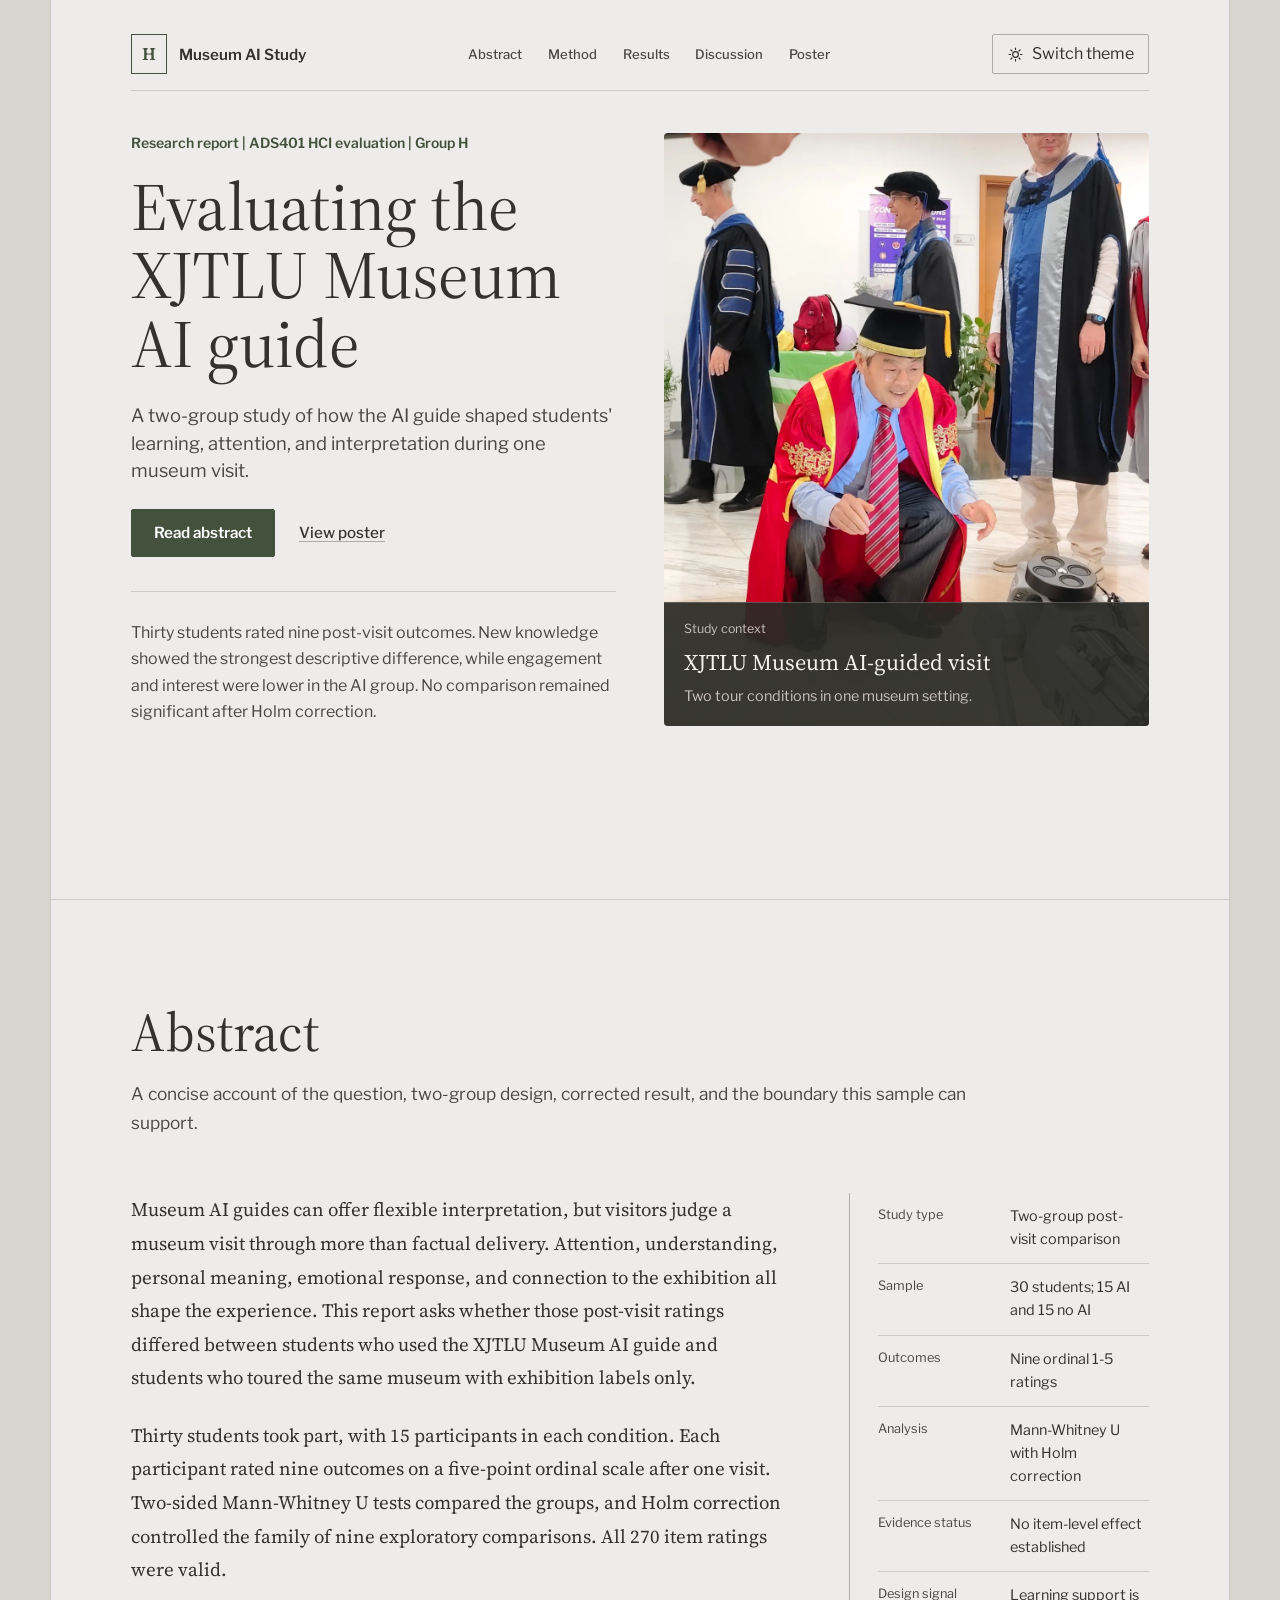
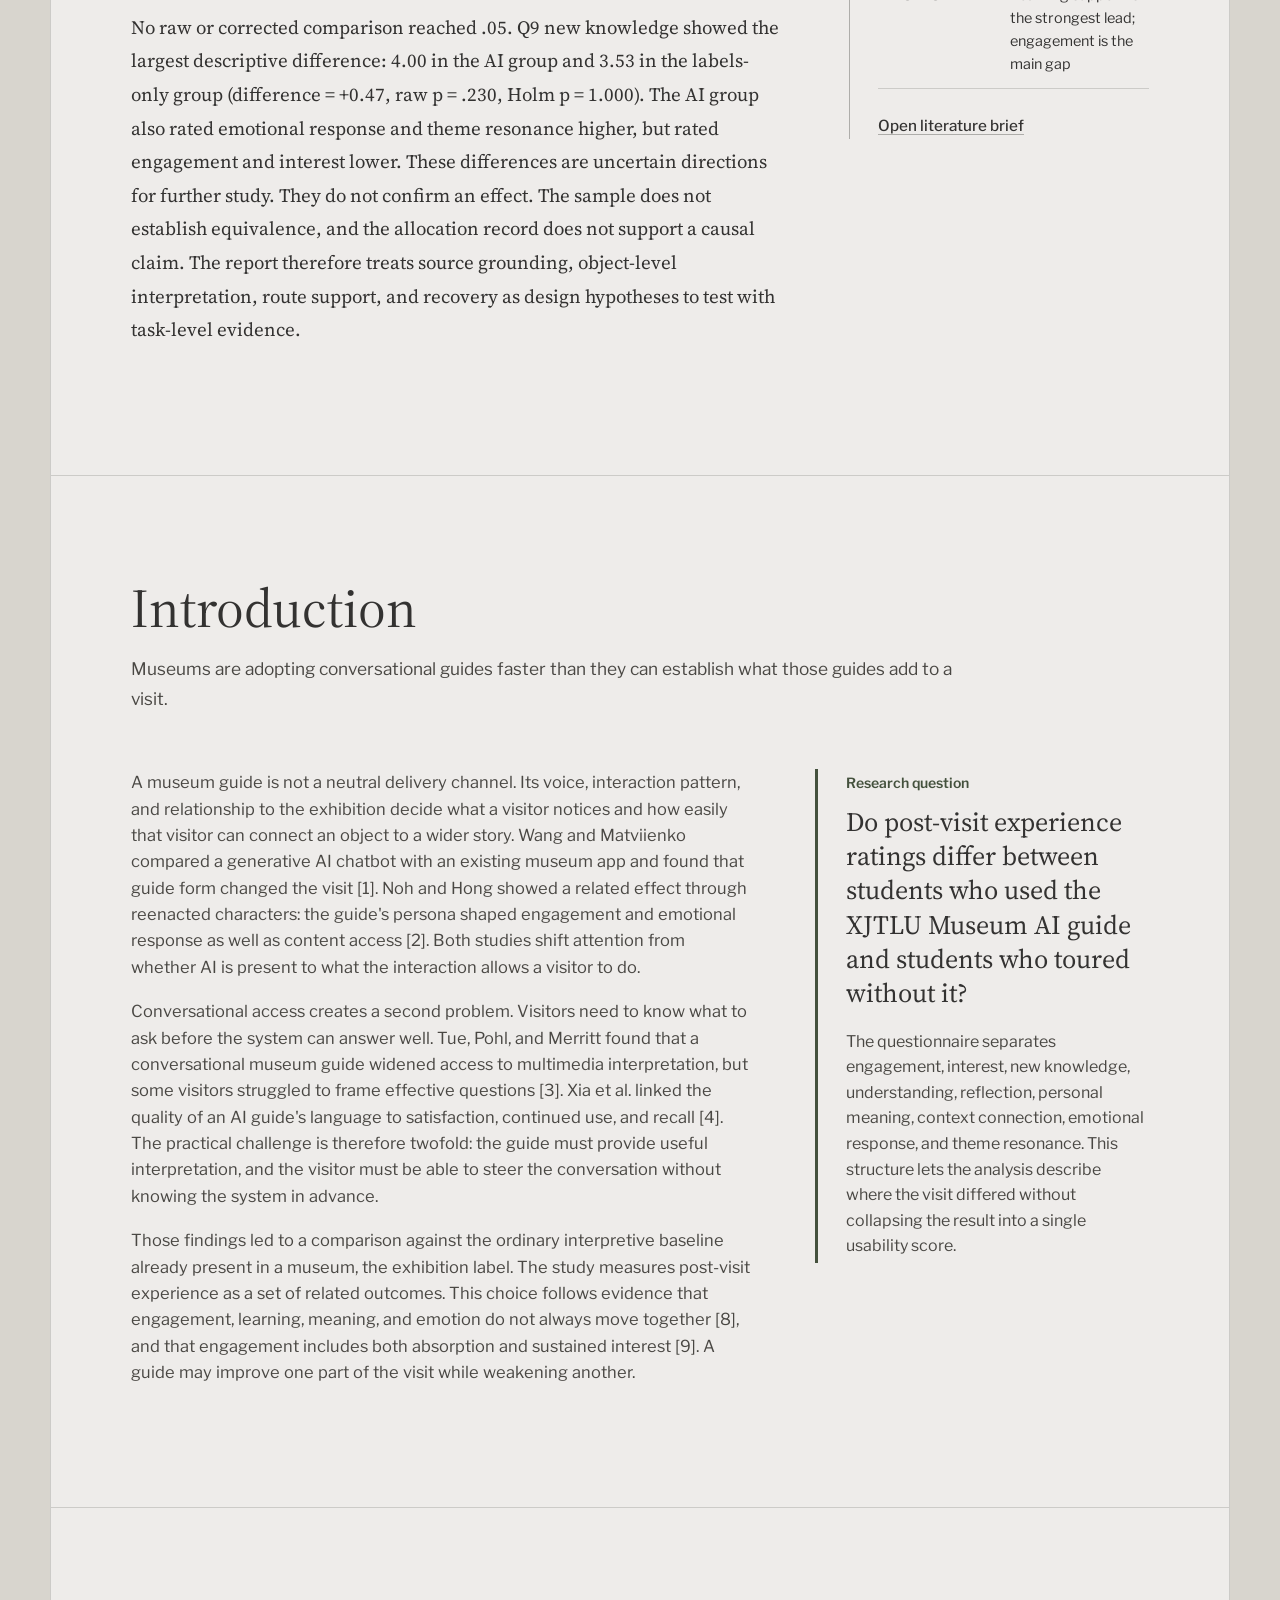
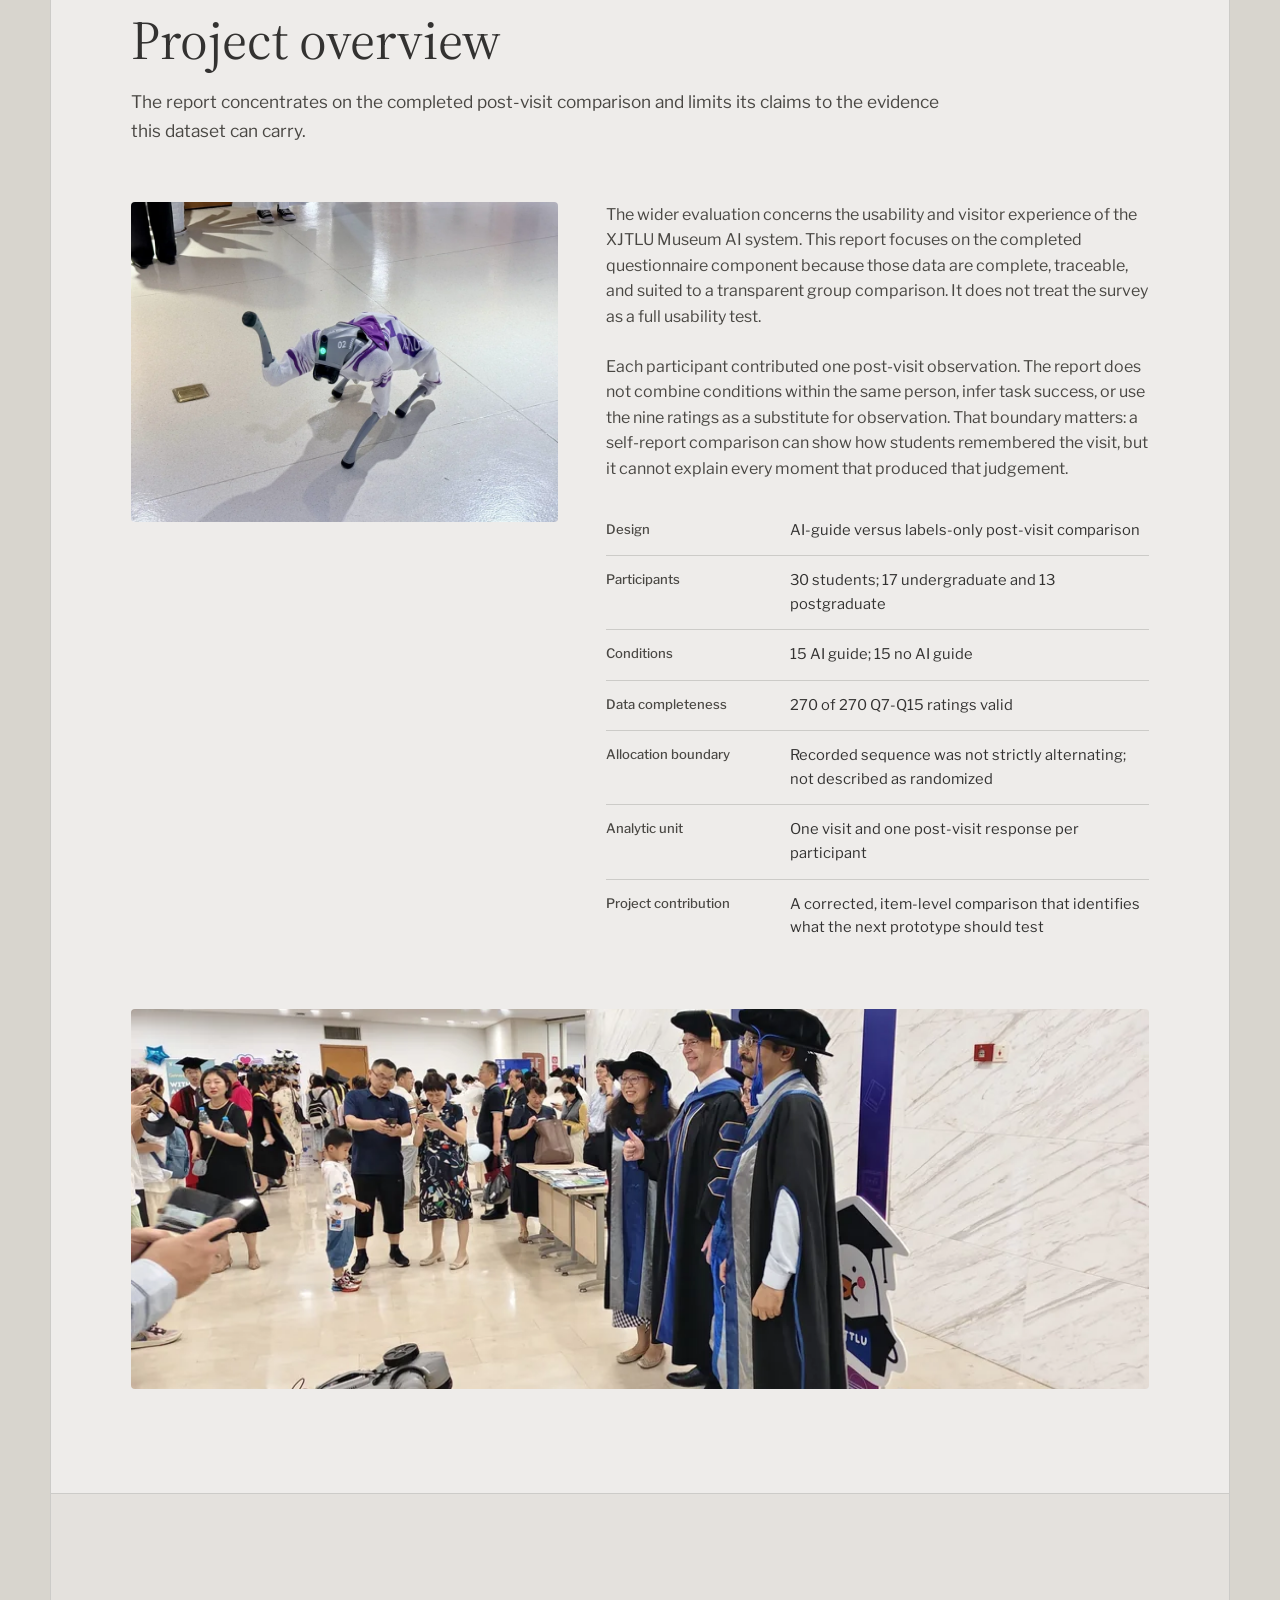
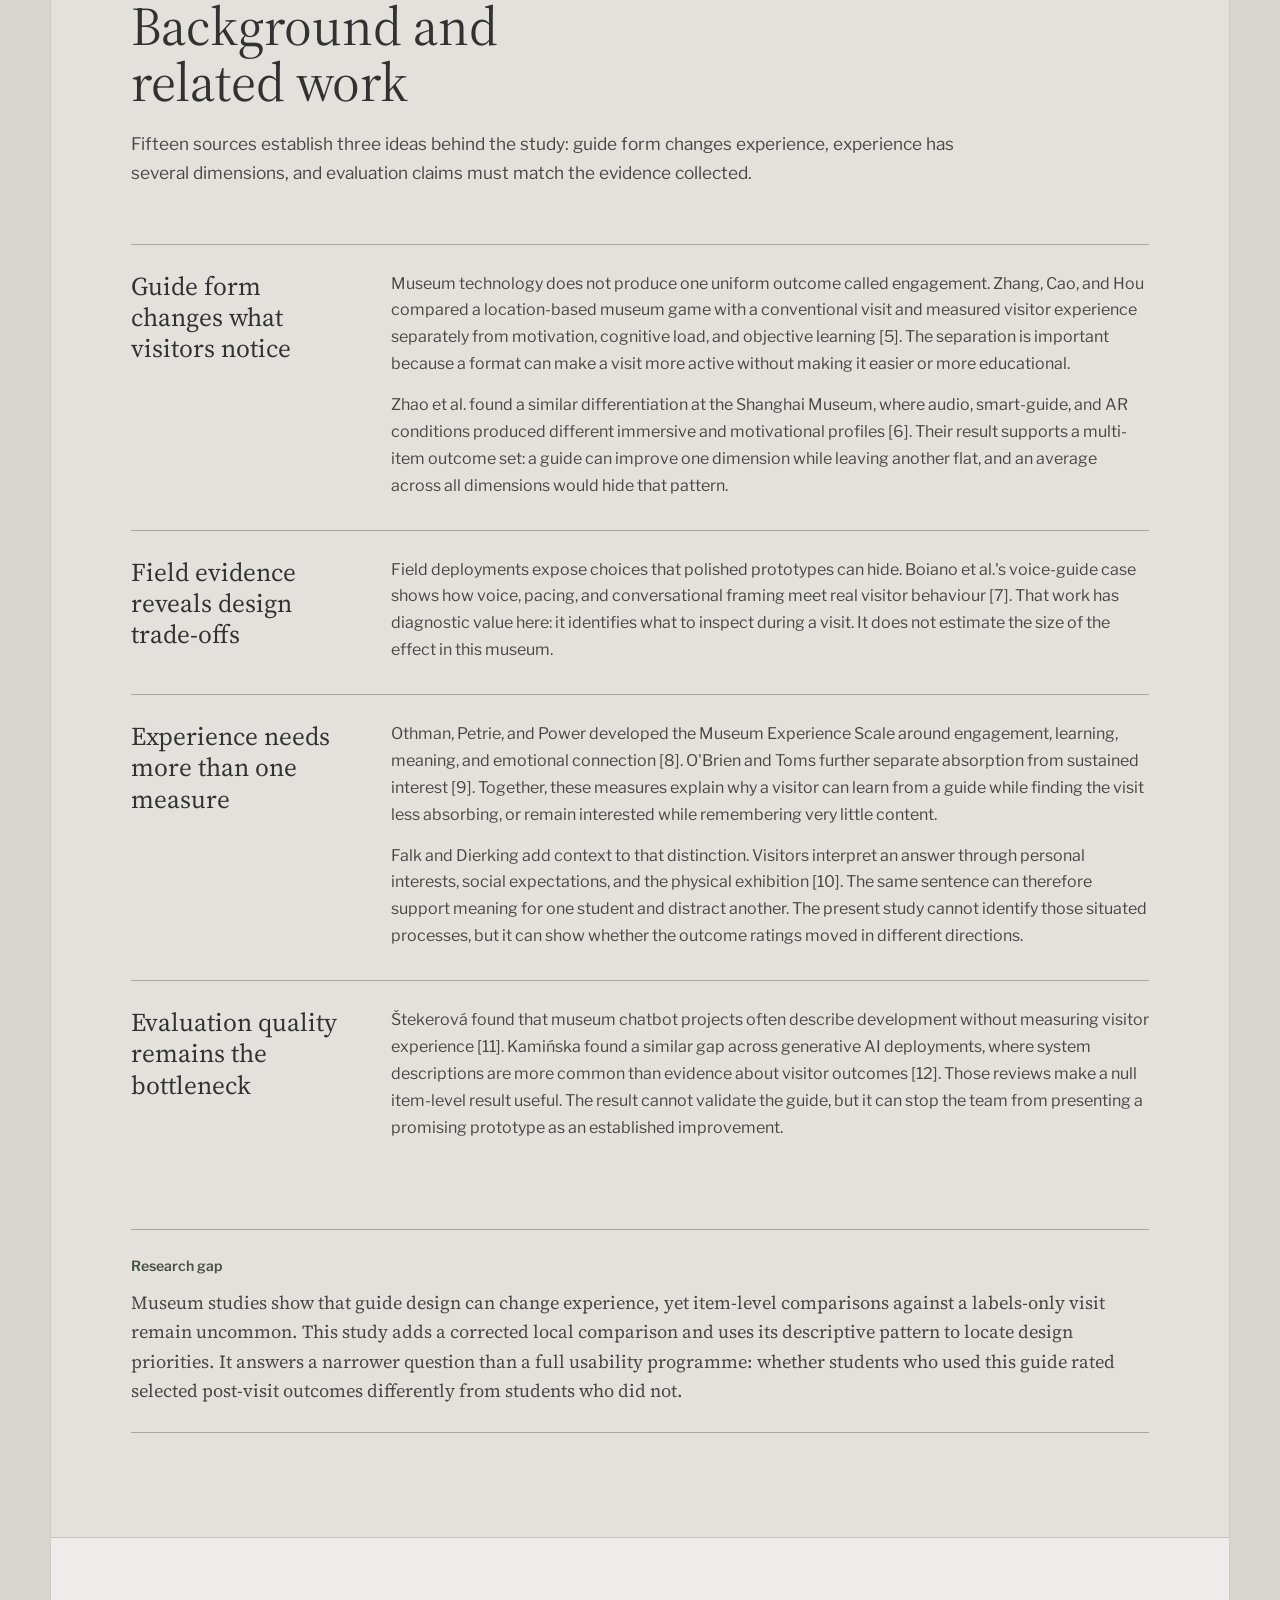
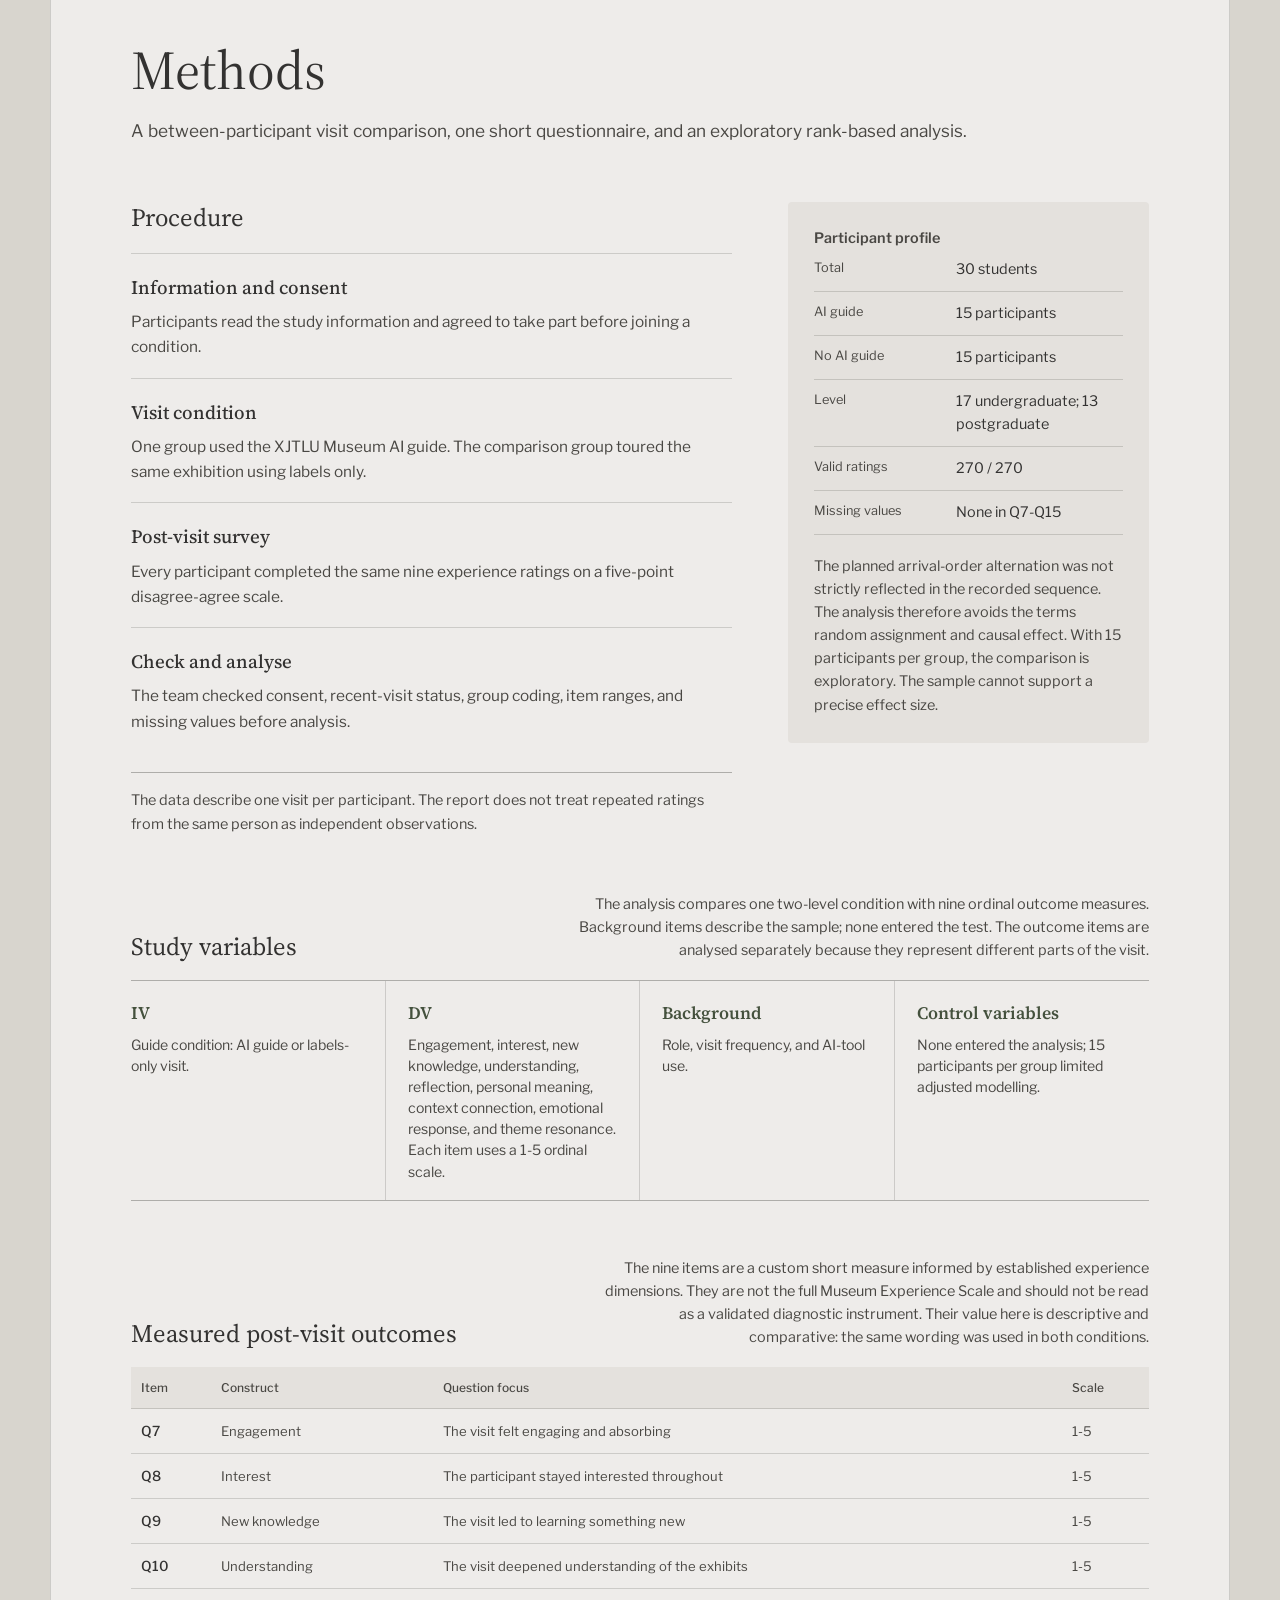
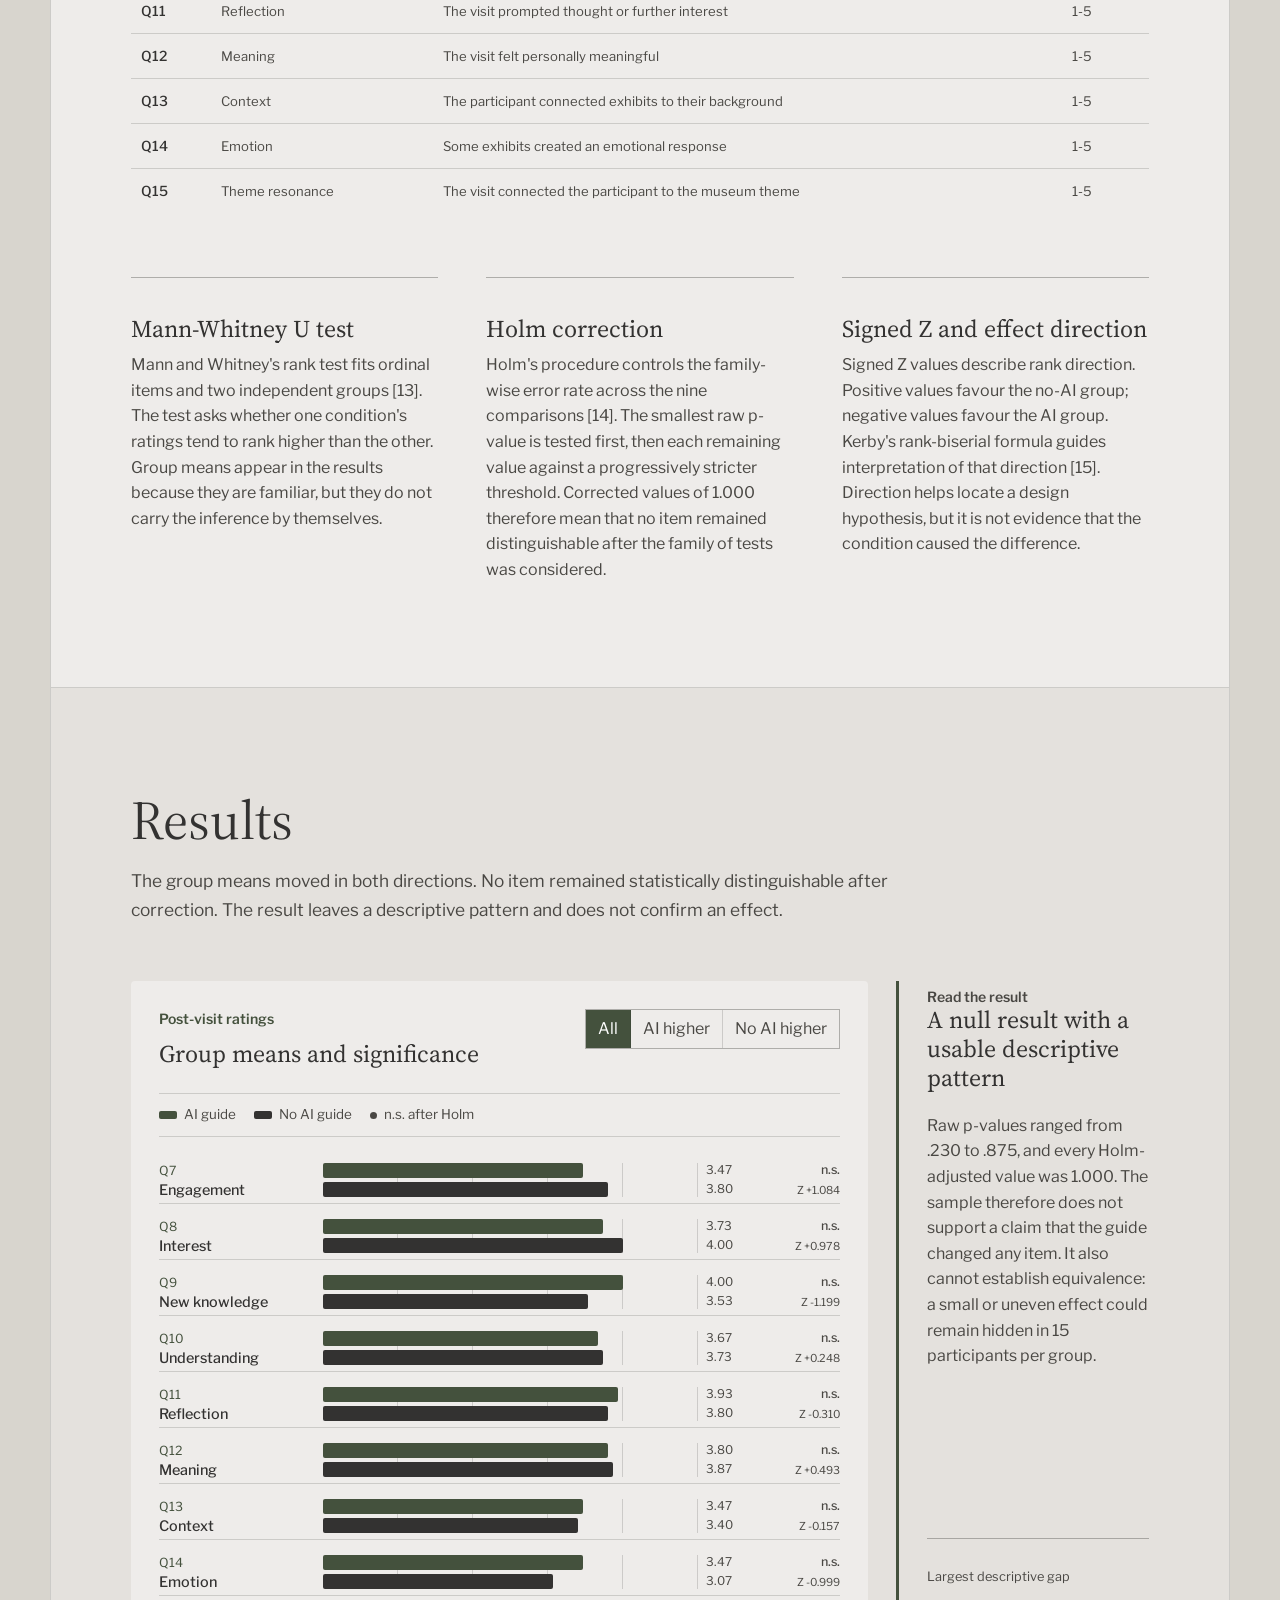
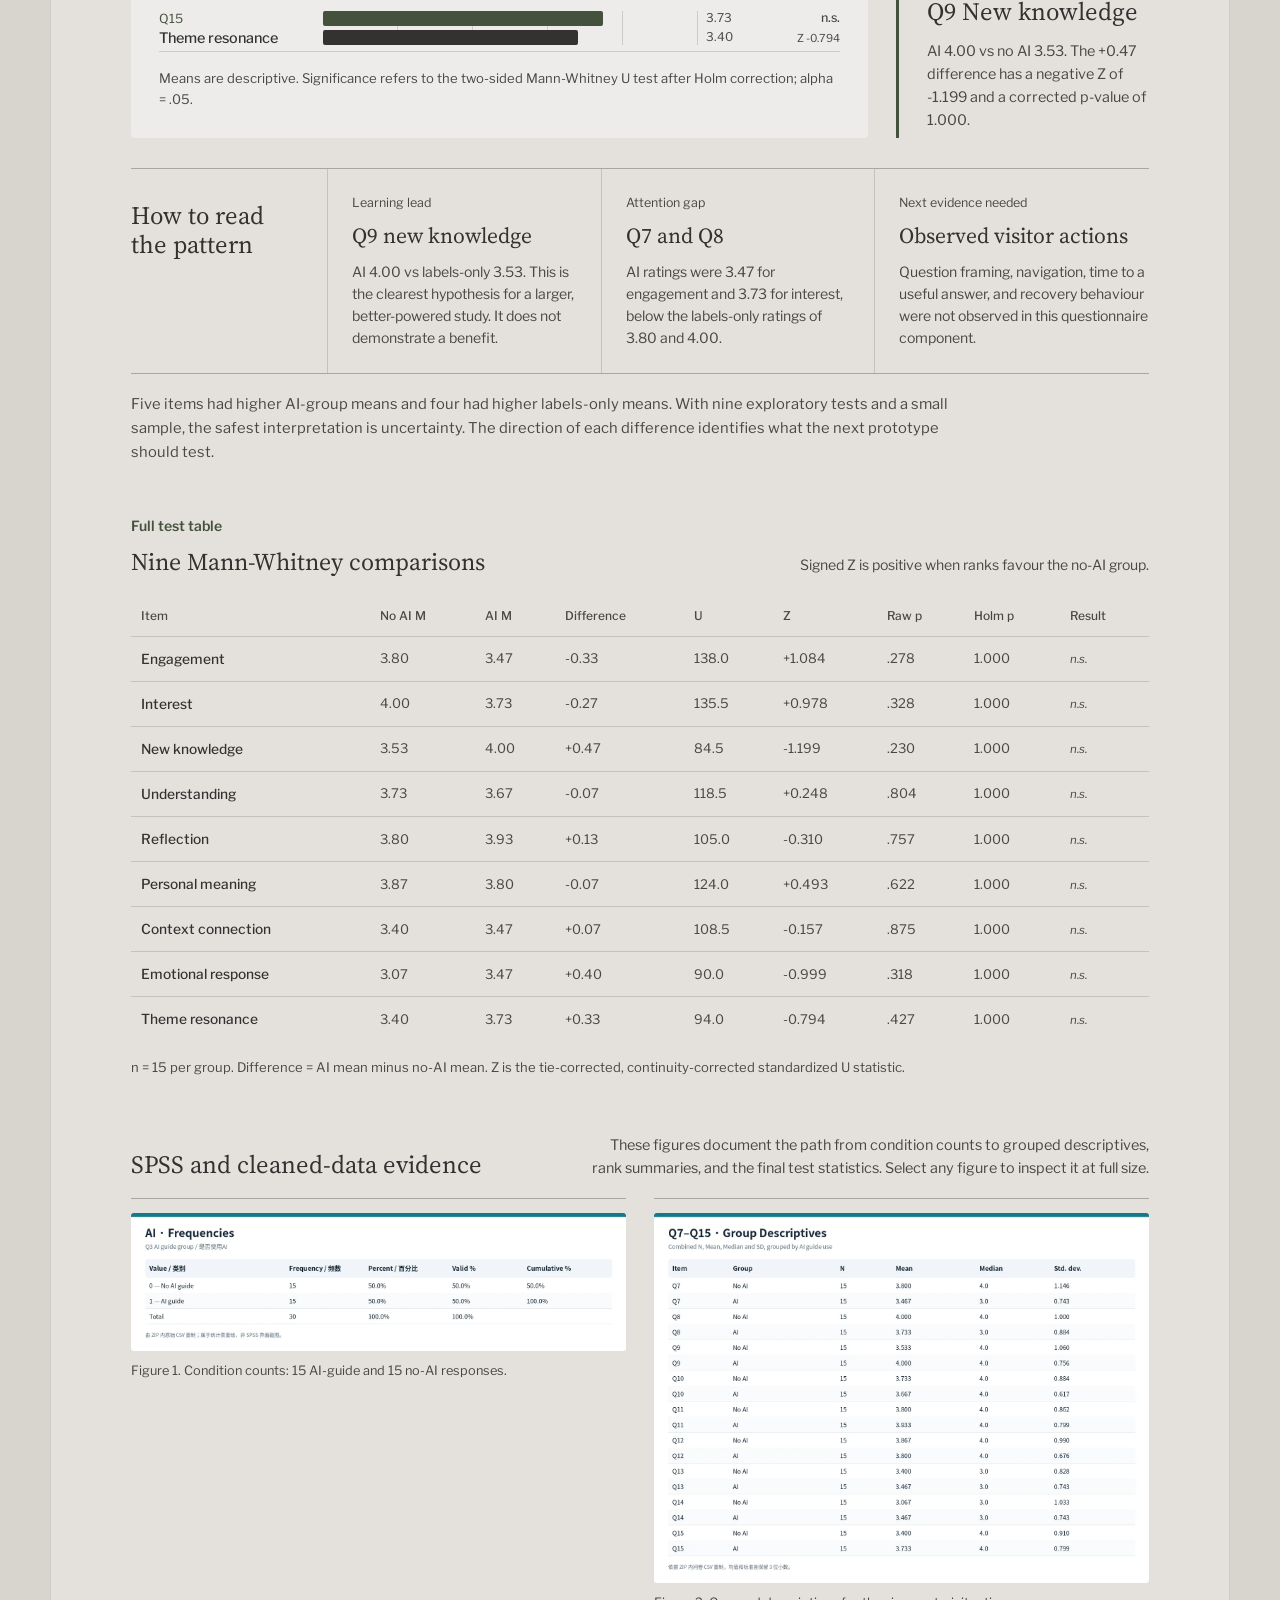
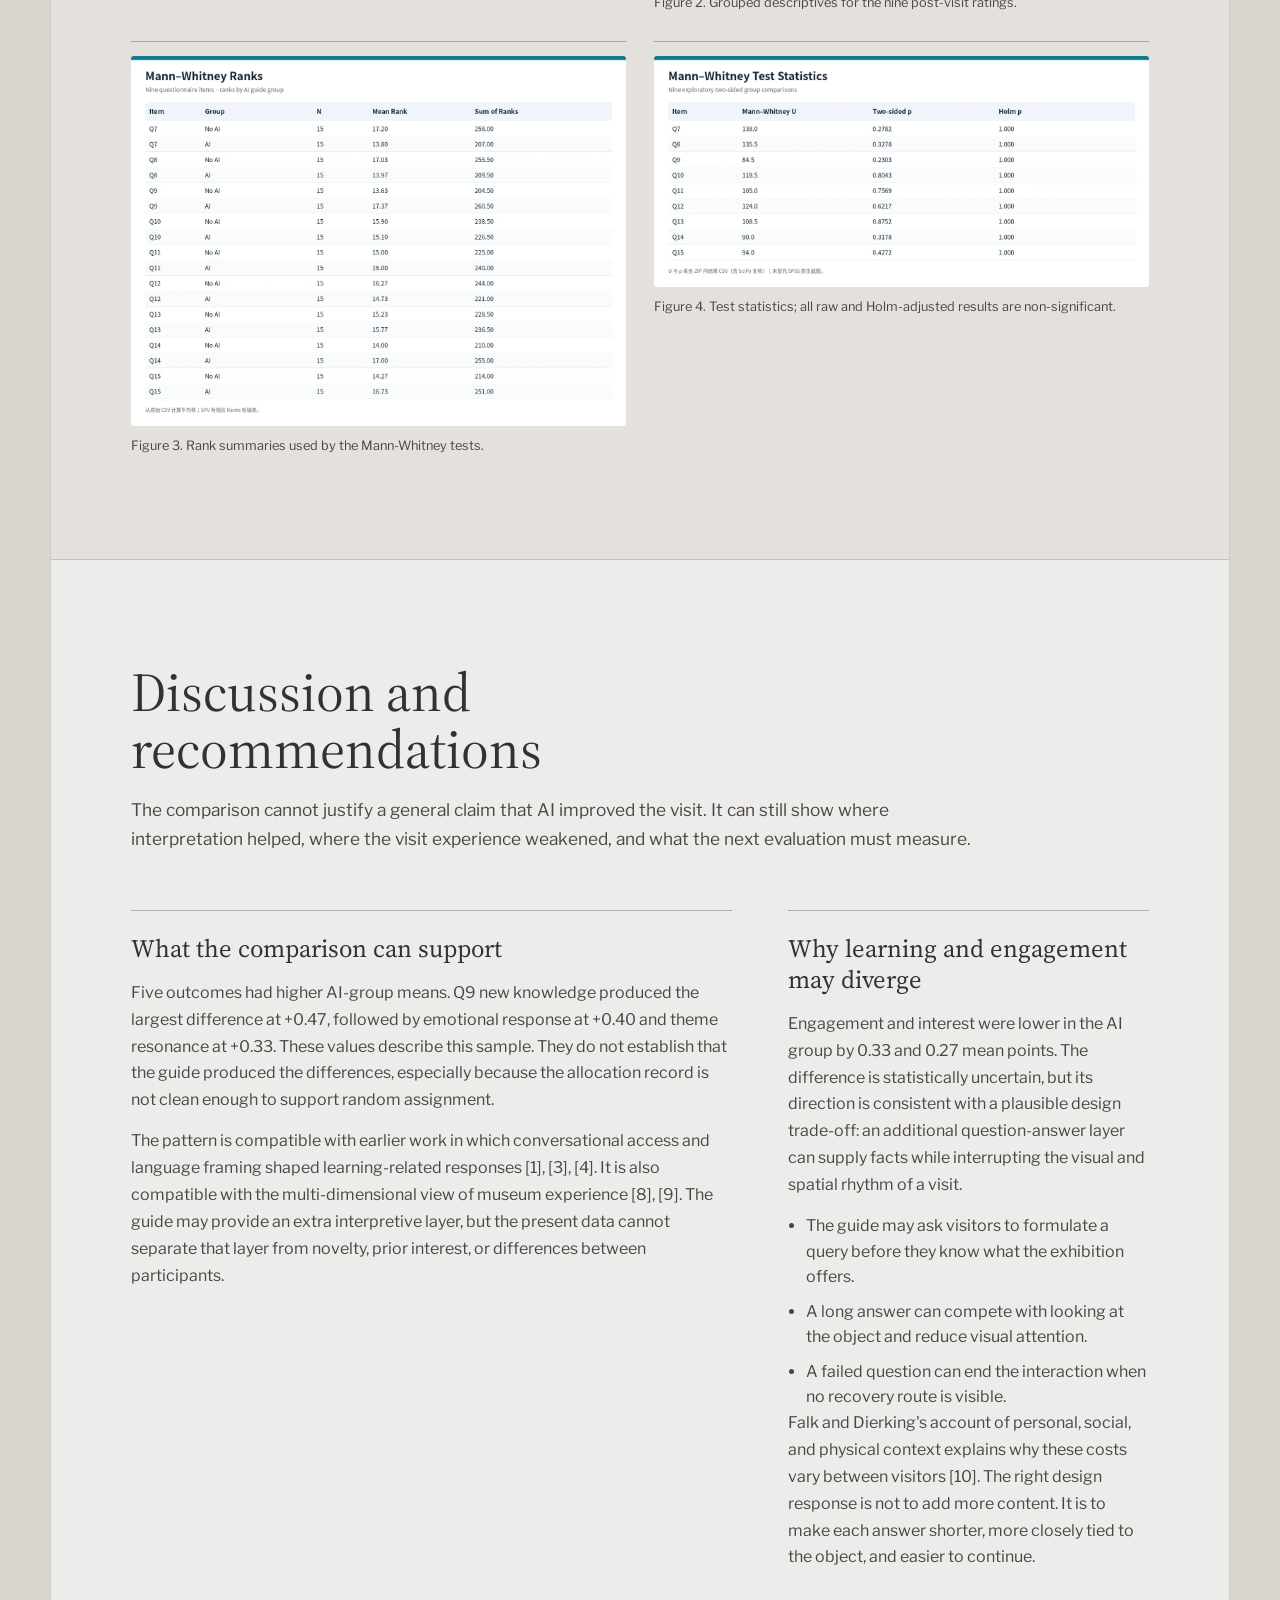
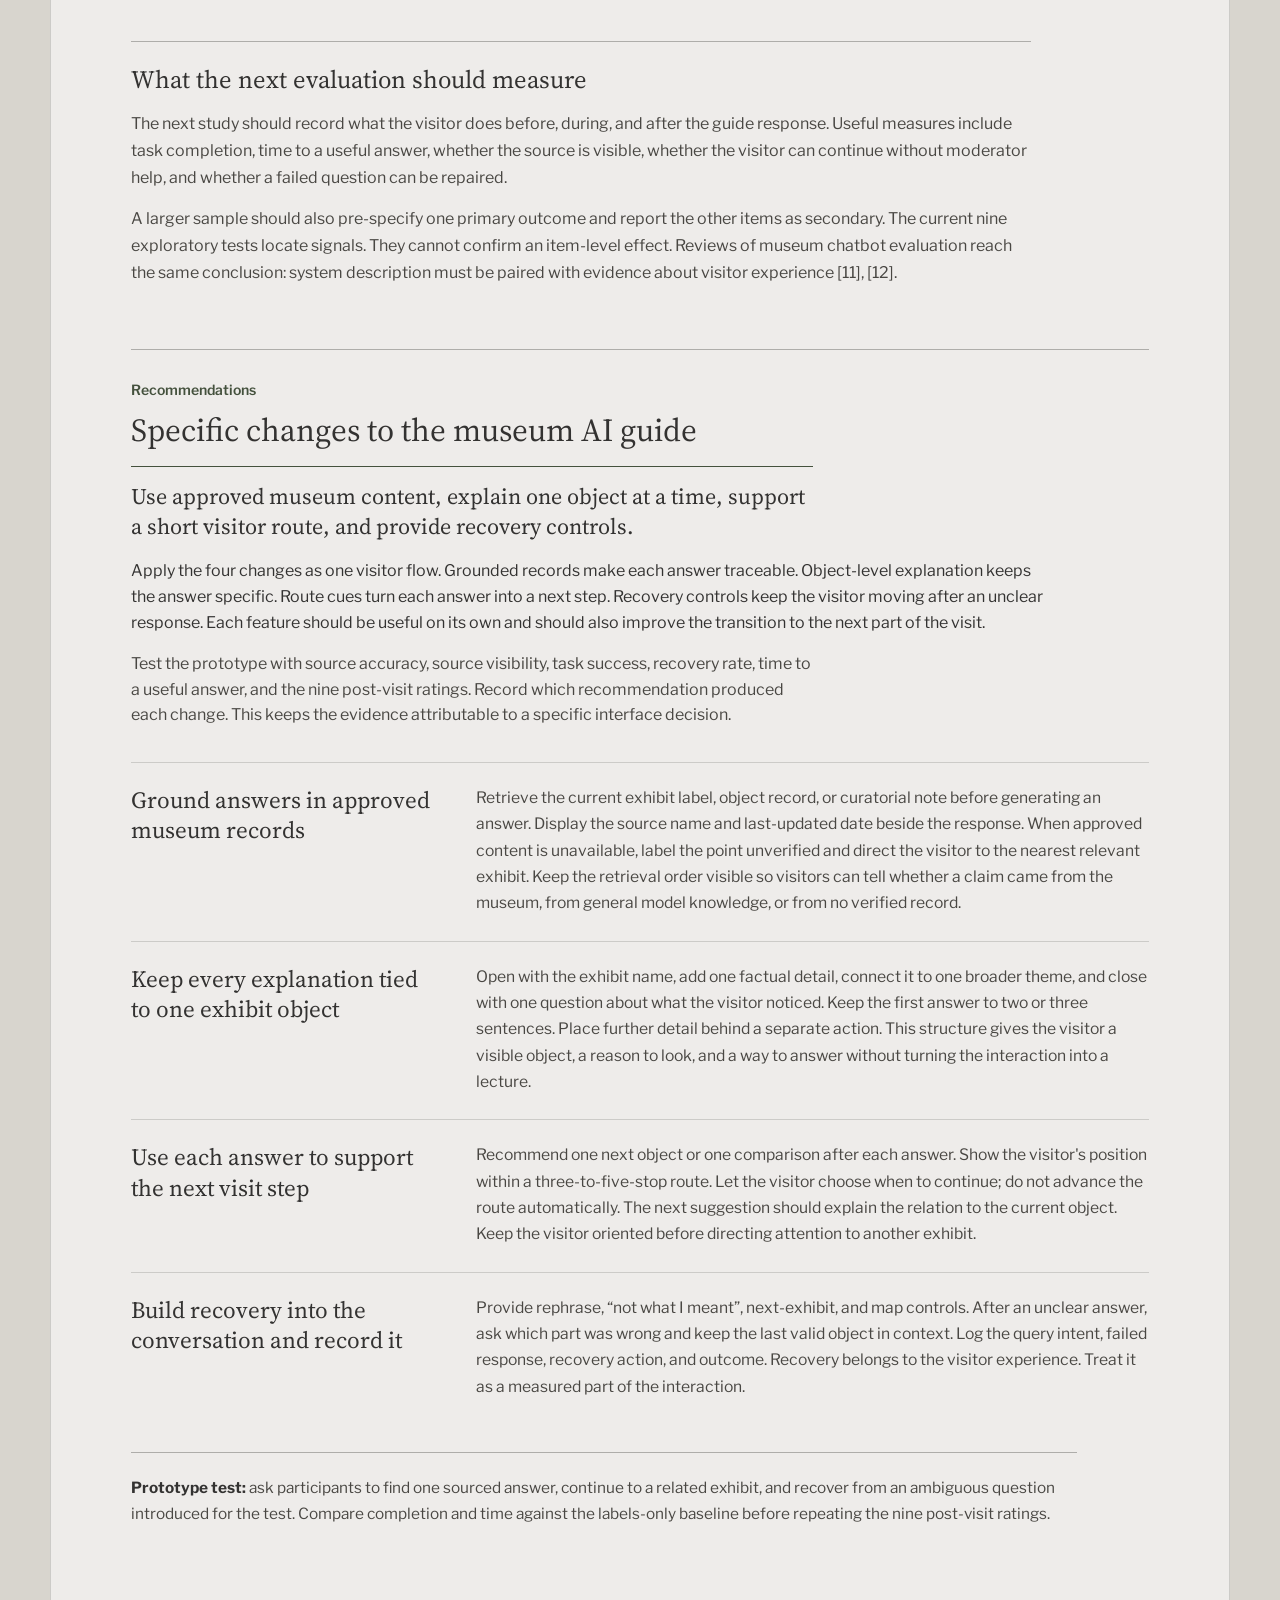
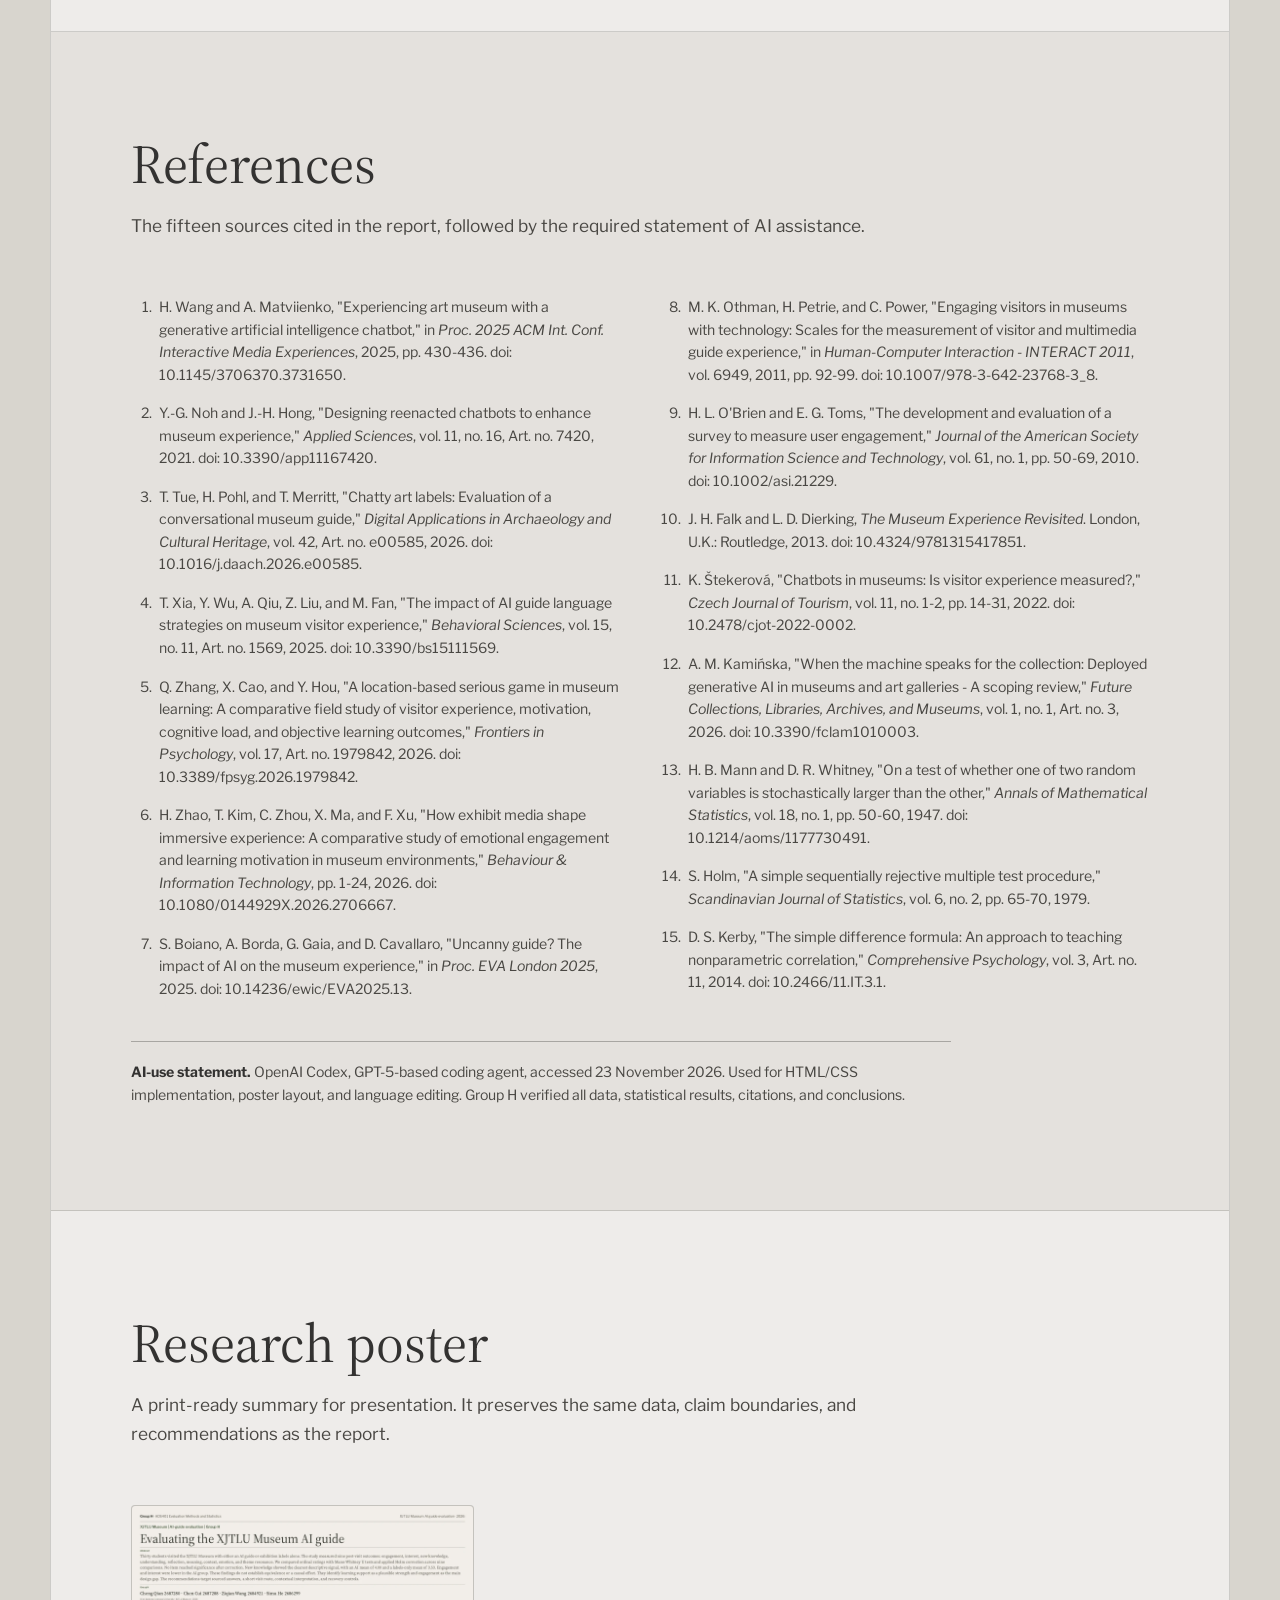
==== index.html @ ded98bc9 "Remove poster edit entry links" ====
<!doctype html>
<html lang="en" data-theme="light" data-type="service" data-radius="soft" data-buttons="solid">
  <head>
    <meta charset="utf-8" />
    <meta name="viewport" content="width=device-width, initial-scale=1, viewport-fit=cover" />
    <meta name="page-type" content="service" />
    <meta name="site-kind" content="other" />
    <meta name="page-kind" content="service" />
    <meta
      name="description"
      content="A 30-student ADS401 evaluation of the XJTLU Museum AI guide, with literature, methods, corrected results, design recommendations, poster, and bilingual questionnaire."
    />
    <meta name="theme-color" content="#eeecea" />
    <meta property="og:title" content="Evaluating the XJTLU Museum AI Guide" />
    <meta
      property="og:description"
      content="A two-group evaluation of the XJTLU Museum AI guide, reported with literature, SPSS evidence, and a cautious discussion of the null item-level result."
    />
    <meta property="og:type" content="article" />
    <meta property="og:image" content="https://kinger-ai.github.io/assets/museum-ai-guide-hero.webp" />
    <meta name="twitter:card" content="summary_large_image" />
    <link rel="canonical" href="https://kinger-ai.github.io/" />
    <title>Evaluating the XJTLU Museum AI Guide | ADS401 Group H</title>
    <link rel="icon" href="./favicon.svg" type="image/svg+xml" />
    <link rel="preconnect" href="https://fonts.googleapis.com" />
    <link rel="preconnect" href="https://fonts.gstatic.com" crossorigin />
    <link
      href="https://fonts.googleapis.com/css2?family=Source+Serif+4:opsz,wght@8..60,400..700&family=Libre+Franklin:wght@400..600&display=swap"
      rel="stylesheet"
    />
    <script>
      document.documentElement.classList.add("js");
      window.setTimeout(() => document.documentElement.classList.add("m-enter-done"), 700);
    </script>
    <link rel="stylesheet" href="./report.css" />
    <script defer src="./report.js"></script>
  </head>
  <body>
    <a class="skip-link" href="#main">Skip to content</a>
    <main id="main">
      <section class="hero" id="top">
        <div class="wrap">
          <div class="report-masthead">
            <a class="brand" href="#top" aria-label="ADS401 Group H, back to top">
              <span class="brand-mark" aria-hidden="true">H</span>
              <span class="brand-text"><strong>Museum AI Study</strong></span>
            </a>
            <nav class="report-nav" aria-label="Report sections">
              <a href="#abstract">Abstract</a>
              <a href="#methods">Method</a>
              <a href="#results">Results</a>
              <a href="#discussion">Discussion</a>
              <a href="#poster">Poster</a>
            </nav>
            <button class="theme-button" id="theme-toggle" type="button" aria-label="Switch to dark theme" aria-pressed="false">
              <svg viewBox="0 0 24 24" fill="none" aria-hidden="true">
                <path d="M12 3v2M12 19v2M3 12h2M19 12h2M5.6 5.6 7 7M17 17l1.4 1.4M18.4 5.6 17 7M7 17l-1.4 1.4" />
                <circle cx="12" cy="12" r="4" />
              </svg>
              <span id="theme-label">Switch theme</span>
            </button>
          </div>

          <div class="hero-grid">
            <div class="hero-copy hero-text">
              <p class="eyebrow">Research report | ADS401 HCI evaluation | Group H</p>
              <h1>Evaluating the XJTLU Museum AI guide</h1>
              <p class="hero-lead">
                A two-group study of how the AI guide shaped students' learning, attention, and
                interpretation during one museum visit.
              </p>
              <div class="hero-actions">
                <a class="button" href="#abstract">Read abstract</a>
                <a class="text-link" href="#poster">View poster</a>
              </div>
              <p class="hero-result-line">
                Thirty students rated nine post-visit outcomes. New knowledge showed the strongest
                descriptive difference, while engagement and interest were lower in the AI group.
                No comparison remained significant after Holm correction.
              </p>
            </div>

            <figure class="hero-media">
              <img
                src="./assets/museum-ai-guide-hero.webp"
                width="1200"
                height="1400"
                alt="The XJTLU Museum AI Dog tour project in the museum"
                fetchpriority="high"
              />
              <div class="media-note">
                <span>Study context</span>
                <strong>XJTLU Museum AI-guided visit</strong>
                <p>Two tour conditions in one museum setting.</p>
              </div>
            </figure>
          </div>
        </div>
      </section>

      <section class="section section--flow" id="abstract">
        <div class="wrap">
          <header class="paper-heading">
            <div>
              <h2>Abstract</h2>
              <p>
                A concise account of the question, two-group design, corrected result, and the
                boundary this sample can support.
              </p>
            </div>
          </header>

          <div class="abstract-layout">
            <article class="paper-abstract">
              <p>
                Museum AI guides can offer flexible interpretation, but visitors judge a museum
                visit through more than factual delivery. Attention, understanding, personal
                meaning, emotional response, and connection to the exhibition all shape the
                experience. This report asks whether those post-visit ratings differed between
                students who used the XJTLU Museum AI guide and students who toured the same museum
                with exhibition labels only.
              </p>
              <p>
                Thirty students took part, with 15 participants in each condition. Each participant
                rated nine outcomes on a five-point ordinal scale after one visit. Two-sided
                Mann-Whitney U tests compared the groups, and Holm correction controlled the family
                of nine exploratory comparisons. All 270 item ratings were valid.
              </p>
              <p>
                No raw or corrected comparison reached .05. Q9 new knowledge showed the largest
                descriptive difference: 4.00 in the AI group and 3.53 in the labels-only group
                (difference = +0.47, raw p = .230, Holm p = 1.000). The AI group also rated
                emotional response and theme resonance higher, but rated engagement and interest
                lower. These differences are uncertain directions for further study. They do not
                confirm an effect. The sample does not establish equivalence, and the allocation
                record does not support a causal claim. The report therefore treats source grounding,
                object-level interpretation, route support, and recovery as design hypotheses to
                test with task-level evidence.
              </p>
            </article>

            <aside class="abstract-meta">
              <dl>
                <div><dt>Study type</dt><dd>Two-group post-visit comparison</dd></div>
                <div><dt>Sample</dt><dd>30 students; 15 AI and 15 no AI</dd></div>
                <div><dt>Outcomes</dt><dd>Nine ordinal 1-5 ratings</dd></div>
                <div><dt>Analysis</dt><dd>Mann-Whitney U with Holm correction</dd></div>
                <div><dt>Evidence status</dt><dd>No item-level effect established</dd></div>
                <div><dt>Design signal</dt><dd>Learning support is the strongest lead; engagement is the main gap</dd></div>
              </dl>
              <a class="text-link" href="./ADS401_GroupH_Literature_Review.pdf">Open literature brief</a>
            </aside>
          </div>
        </div>
      </section>

      <section class="section section--flow" id="introduction">
        <div class="wrap">
          <header class="paper-heading">
            <div>
              <h2>Introduction</h2>
              <p>
                Museums are adopting conversational guides faster than they can establish what
                those guides add to a visit.
              </p>
            </div>
          </header>

          <div class="intro-grid">
            <div class="prose-column">
              <p>
                A museum guide is not a neutral delivery channel. Its voice, interaction pattern,
                and relationship to the exhibition decide what a visitor notices and how easily
                that visitor can connect an object to a wider story. Wang and Matviienko compared a
                generative AI chatbot with an existing museum app and found that guide form changed
                the visit [1]. Noh and Hong showed a related effect through reenacted characters:
                the guide's persona shaped engagement and emotional response as well as content
                access [2]. Both studies shift attention from whether AI is present to what the
                interaction allows a visitor to do.
              </p>
              <p>
                Conversational access creates a second problem. Visitors need to know what to ask
                before the system can answer well. Tue, Pohl, and Merritt found that a conversational
                museum guide widened access to multimedia interpretation, but some visitors
                struggled to frame effective questions [3]. Xia et al. linked the quality of an AI
                guide's language to satisfaction, continued use, and recall [4]. The practical
                challenge is therefore twofold: the guide must provide useful interpretation, and
                the visitor must be able to steer the conversation without knowing the system in
                advance.
              </p>
              <p>
                Those findings led to a comparison against the ordinary interpretive baseline
                already present in a museum, the exhibition label. The study measures post-visit
                experience as a set of related outcomes. This choice follows evidence that
                engagement, learning, meaning, and emotion do not always move together [8], and
                that engagement includes both absorption and sustained interest [9]. A guide may
                improve one part of the visit while weakening another.
              </p>
            </div>

            <aside class="question-callout">
              <p class="small-label">Research question</p>
              <h3>
                Do post-visit experience ratings differ between students who used the XJTLU Museum
                AI guide and students who toured without it?
              </h3>
              <p>
                The questionnaire separates engagement, interest, new knowledge, understanding,
                reflection, personal meaning, context connection, emotional response, and theme
                resonance. This structure lets the analysis describe where the visit differed
                without collapsing the result into a single usability score.
              </p>
            </aside>
          </div>
        </div>
      </section>

      <section class="section section--flow" id="overview">
        <div class="wrap">
          <header class="paper-heading">
            <div>
              <h2>Project overview</h2>
              <p>
                The report concentrates on the completed post-visit comparison and limits its
                claims to the evidence this dataset can carry.
              </p>
            </div>
          </header>

          <div class="overview-layout">
            <figure class="overview-image">
              <img
                src="./assets/museum-ai-guide-01.webp"
                width="1000"
                height="750"
                loading="lazy"
                alt="XJTLU Museum AI Dog tour project display"
              />
            </figure>

            <div class="overview-copy">
              <p>
                The wider evaluation concerns the usability and visitor experience of the XJTLU
                Museum AI system. This report focuses on the completed questionnaire component
                because those data are complete, traceable, and suited to a transparent group
                comparison. It does not treat the survey as a full usability test.
              </p>
              <p>
                Each participant contributed one post-visit observation. The report does not combine
                conditions within the same person, infer task success, or use the nine ratings as a
                substitute for observation. That boundary matters: a self-report comparison can
                show how students remembered the visit, but it cannot explain every moment that
                produced that judgement.
              </p>
              <table class="profile-table">
                <tbody>
                  <tr><th scope="row">Design</th><td>AI-guide versus labels-only post-visit comparison</td></tr>
                  <tr><th scope="row">Participants</th><td>30 students; 17 undergraduate and 13 postgraduate</td></tr>
                  <tr><th scope="row">Conditions</th><td>15 AI guide; 15 no AI guide</td></tr>
                  <tr><th scope="row">Data completeness</th><td>270 of 270 Q7-Q15 ratings valid</td></tr>
                  <tr><th scope="row">Allocation boundary</th><td>Recorded sequence was not strictly alternating; not described as randomized</td></tr>
                  <tr><th scope="row">Analytic unit</th><td>One visit and one post-visit response per participant</td></tr>
                  <tr><th scope="row">Project contribution</th><td>A corrected, item-level comparison that identifies what the next prototype should test</td></tr>
                </tbody>
              </table>
            </div>
          </div>

          <figure class="wide-context-image">
            <img
              src="./assets/museum-ai-guide-02.webp"
              width="1000"
              height="750"
              loading="lazy"
              alt="XJTLU Museum AI-supported visitor experience"
            />
          </figure>
        </div>
      </section>

      <section class="section section--flow section--surface" id="background">
        <div class="wrap">
          <header class="paper-heading">
            <div>
              <h2>Background and related work</h2>
              <p>
                Fifteen sources establish three ideas behind the study: guide form changes
                experience, experience has several dimensions, and evaluation claims must match
                the evidence collected.
              </p>
            </div>
          </header>

          <div class="literature-grid">
            <article class="literature-card">
              <h3>Guide form changes what visitors notice</h3>
              <p>
                Museum technology does not produce one uniform outcome called engagement. Zhang,
                Cao, and Hou compared a location-based museum game with a conventional visit and
                measured visitor experience separately from motivation, cognitive load, and
                objective learning [5]. The separation is important because a format can make a
                visit more active without making it easier or more educational.
              </p>
              <p>
                Zhao et al. found a similar differentiation at the Shanghai Museum, where audio,
                smart-guide, and AR conditions produced different immersive and motivational
                profiles [6]. Their result supports a multi-item outcome set: a guide can improve
                one dimension while leaving another flat, and an average across all dimensions
                would hide that pattern.
              </p>
            </article>

            <article class="literature-card">
              <h3>Field evidence reveals design trade-offs</h3>
              <p>
                Field deployments expose choices that polished prototypes can hide. Boiano et al.'s
                voice-guide case shows how voice, pacing, and conversational framing meet real
                visitor behaviour [7]. That work has diagnostic value here: it identifies what to
                inspect during a visit. It does not estimate the size of the effect in this museum.
              </p>
            </article>

            <article class="literature-card">
              <h3>Experience needs more than one measure</h3>
              <p>
                Othman, Petrie, and Power developed the Museum Experience Scale around engagement,
                learning, meaning, and emotional connection [8]. O'Brien and Toms further separate
                absorption from sustained interest [9]. Together, these measures explain why a
                visitor can learn from a guide while finding the visit less absorbing, or remain
                interested while remembering very little content.
              </p>
              <p>
                Falk and Dierking add context to that distinction. Visitors interpret an answer
                through personal interests, social expectations, and the physical exhibition [10].
                The same sentence can therefore support meaning for one student and distract
                another. The present study cannot identify those situated processes, but it can show
                whether the outcome ratings moved in different directions.
              </p>
            </article>

            <article class="literature-card">
              <h3>Evaluation quality remains the bottleneck</h3>
              <p>
                Štekerová found that museum chatbot projects often describe development without
                measuring visitor experience [11]. Kamińska found a similar gap across generative AI
                deployments, where system descriptions are more common than evidence about visitor
                outcomes [12]. Those reviews make a null item-level result useful. The result cannot
                validate the guide, but it can stop the team from presenting a promising prototype
                as an established improvement.
              </p>
            </article>
          </div>

          <aside class="research-gap">
            <p class="small-label">Research gap</p>
            <p>
              Museum studies show that guide design can change experience, yet item-level
              comparisons against a labels-only visit remain uncommon. This study adds a corrected
              local comparison and uses its descriptive pattern to locate design priorities. It
              answers a narrower question than a full usability programme: whether students who
              used this guide rated selected post-visit outcomes differently from students who did
              not.
            </p>
          </aside>
        </div>
      </section>

      <section class="section section--flow" id="methods">
        <div class="wrap">
          <header class="paper-heading">
            <div>
              <h2>Methods</h2>
              <p>
                A between-participant visit comparison, one short questionnaire, and an
                exploratory rank-based analysis.
              </p>
            </div>
          </header>

          <div class="method-top">
            <div>
              <h3>Procedure</h3>
              <ol class="study-steps method-steps">
                <li><div><strong>Information and consent</strong><p>Participants read the study information and agreed to take part before joining a condition.</p></div></li>
                <li><div><strong>Visit condition</strong><p>One group used the XJTLU Museum AI guide. The comparison group toured the same exhibition using labels only.</p></div></li>
                <li><div><strong>Post-visit survey</strong><p>Every participant completed the same nine experience ratings on a five-point disagree-agree scale.</p></div></li>
                <li><div><strong>Check and analyse</strong><p>The team checked consent, recent-visit status, group coding, item ranges, and missing values before analysis.</p></div></li>
              </ol>
              <p class="method-caption">
                The data describe one visit per participant. The report does not treat repeated
                ratings from the same person as independent observations.
              </p>
            </div>

            <aside class="method-profile">
              <p class="small-label">Participant profile</p>
              <dl>
                <div><dt>Total</dt><dd>30 students</dd></div>
                <div><dt>AI guide</dt><dd>15 participants</dd></div>
                <div><dt>No AI guide</dt><dd>15 participants</dd></div>
                <div><dt>Level</dt><dd>17 undergraduate; 13 postgraduate</dd></div>
                <div><dt>Valid ratings</dt><dd>270 / 270</dd></div>
                <div><dt>Missing values</dt><dd>None in Q7-Q15</dd></div>
              </dl>
              <p>
                The planned arrival-order alternation was not strictly reflected in the recorded
                sequence. The analysis therefore avoids the terms random assignment and causal
                effect. With 15 participants per group, the comparison is exploratory. The sample
                cannot support a precise effect size.
              </p>
            </aside>
          </div>

          <div class="variable-block">
            <div class="variable-heading">
              <h3>Study variables</h3>
              <p>
                The analysis compares one two-level condition with nine ordinal outcome measures.
                Background items describe the sample; none entered the test. The outcome items are
                analysed separately because they represent different parts of the visit.
              </p>
            </div>
            <dl class="variable-grid">
              <div><dt>IV</dt><dd>Guide condition: AI guide or labels-only visit.</dd></div>
              <div><dt>DV</dt><dd>Engagement, interest, new knowledge, understanding, reflection, personal meaning, context connection, emotional response, and theme resonance. Each item uses a 1-5 ordinal scale.</dd></div>
              <div><dt>Background</dt><dd>Role, visit frequency, and AI-tool use.</dd></div>
              <div><dt>Control variables</dt><dd>None entered the analysis; 15 participants per group limited adjusted modelling.</dd></div>
            </dl>
          </div>

          <div class="measure-block">
            <div class="measure-heading">
              <h3>Measured post-visit outcomes</h3>
              <p>
                The nine items are a custom short measure informed by established experience
                dimensions. They are not the full Museum Experience Scale and should not be read as
                a validated diagnostic instrument. Their value here is descriptive and comparative:
                the same wording was used in both conditions.
              </p>
            </div>
            <div class="table-wrap measure-table-wrap">
              <table class="measure-table">
                <thead>
                  <tr><th scope="col">Item</th><th scope="col">Construct</th><th scope="col">Question focus</th><th scope="col">Scale</th></tr>
                </thead>
                <tbody>
                  <tr><th scope="row">Q7</th><td>Engagement</td><td>The visit felt engaging and absorbing</td><td>1-5</td></tr>
                  <tr><th scope="row">Q8</th><td>Interest</td><td>The participant stayed interested throughout</td><td>1-5</td></tr>
                  <tr><th scope="row">Q9</th><td>New knowledge</td><td>The visit led to learning something new</td><td>1-5</td></tr>
                  <tr><th scope="row">Q10</th><td>Understanding</td><td>The visit deepened understanding of the exhibits</td><td>1-5</td></tr>
                  <tr><th scope="row">Q11</th><td>Reflection</td><td>The visit prompted thought or further interest</td><td>1-5</td></tr>
                  <tr><th scope="row">Q12</th><td>Meaning</td><td>The visit felt personally meaningful</td><td>1-5</td></tr>
                  <tr><th scope="row">Q13</th><td>Context</td><td>The participant connected exhibits to their background</td><td>1-5</td></tr>
                  <tr><th scope="row">Q14</th><td>Emotion</td><td>Some exhibits created an emotional response</td><td>1-5</td></tr>
                  <tr><th scope="row">Q15</th><td>Theme resonance</td><td>The visit connected the participant to the museum theme</td><td>1-5</td></tr>
                </tbody>
              </table>
            </div>
          </div>

          <div class="method-notes">
            <article>
              <h3>Mann-Whitney U test</h3>
              <p>
                Mann and Whitney's rank test fits ordinal items and two independent groups [13].
                The test asks whether one condition's ratings tend to rank higher than the other.
                Group means appear in the results because they are familiar, but they do not carry
                the inference by themselves.
              </p>
            </article>
            <article>
              <h3>Holm correction</h3>
              <p>
                Holm's procedure controls the family-wise error rate across the nine comparisons
                [14]. The smallest raw p-value is tested first, then each remaining value against a
                progressively stricter threshold. Corrected values of 1.000 therefore mean that no
                item remained distinguishable after the family of tests was considered.
              </p>
            </article>
            <article>
              <h3>Signed Z and effect direction</h3>
              <p>
                Signed Z values describe rank direction. Positive values favour the no-AI group;
                negative values favour the AI group. Kerby's rank-biserial formula guides
                interpretation of that direction [15]. Direction helps locate a design hypothesis,
                but it is not evidence that the condition caused the difference.
              </p>
            </article>
          </div>
        </div>
      </section>

      <section class="section section--flow evidence-section" id="results">
        <div class="wrap">
          <header class="paper-heading">
            <div>
              <h2>Results</h2>
              <p>
                The group means moved in both directions. No item remained statistically
                distinguishable after correction. The result leaves a descriptive pattern and does
                not confirm an effect.
              </p>
            </div>
          </header>

          <div class="result-layout">
            <article class="chart-panel" aria-labelledby="chart-title">
              <div class="chart-toolbar">
                <div>
                  <p class="small-label">Post-visit ratings</p>
                  <h3 id="chart-title">Group means and significance</h3>
                </div>
                <div class="filter-group" aria-label="Filter chart results">
                  <button type="button" class="filter-button is-active" data-filter="all" aria-pressed="true">All</button>
                  <button type="button" class="filter-button" data-filter="ai" aria-pressed="false">AI higher</button>
                  <button type="button" class="filter-button" data-filter="noai" aria-pressed="false">No AI higher</button>
                </div>
              </div>

              <div class="chart-legend" aria-hidden="true">
                <span><i class="legend-swatch ai"></i>AI guide</span>
                <span><i class="legend-swatch noai"></i>No AI guide</span>
                <span><i class="legend-dot"></i>n.s. after Holm</span>
              </div>

              <div class="bar-chart" id="bar-chart" role="img" aria-label="Grouped mean ratings for Q7 to Q15. Every Mann-Whitney comparison is not significant after Holm correction.">
                <div class="bar-row" data-direction="noai"><div class="bar-name"><span>Q7</span><strong>Engagement</strong></div><div class="bar-track"><span class="bar-value ai-value">3.47</span><span class="bar-fill bar-fill-ai" style="--value: 69.3%"></span><span class="bar-value noai-value">3.80</span><span class="bar-fill bar-fill-noai" style="--value: 76.0%"></span></div><span class="sig-label"><b>n.s.</b><em>Z +1.084</em></span></div>
                <div class="bar-row" data-direction="noai"><div class="bar-name"><span>Q8</span><strong>Interest</strong></div><div class="bar-track"><span class="bar-value ai-value">3.73</span><span class="bar-fill bar-fill-ai" style="--value: 74.7%"></span><span class="bar-value noai-value">4.00</span><span class="bar-fill bar-fill-noai" style="--value: 80.0%"></span></div><span class="sig-label"><b>n.s.</b><em>Z +0.978</em></span></div>
                <div class="bar-row" data-direction="ai"><div class="bar-name"><span>Q9</span><strong>New knowledge</strong></div><div class="bar-track"><span class="bar-value ai-value">4.00</span><span class="bar-fill bar-fill-ai" style="--value: 80.0%"></span><span class="bar-value noai-value">3.53</span><span class="bar-fill bar-fill-noai" style="--value: 70.7%"></span></div><span class="sig-label"><b>n.s.</b><em>Z -1.199</em></span></div>
                <div class="bar-row" data-direction="noai"><div class="bar-name"><span>Q10</span><strong>Understanding</strong></div><div class="bar-track"><span class="bar-value ai-value">3.67</span><span class="bar-fill bar-fill-ai" style="--value: 73.3%"></span><span class="bar-value noai-value">3.73</span><span class="bar-fill bar-fill-noai" style="--value: 74.7%"></span></div><span class="sig-label"><b>n.s.</b><em>Z +0.248</em></span></div>
                <div class="bar-row" data-direction="ai"><div class="bar-name"><span>Q11</span><strong>Reflection</strong></div><div class="bar-track"><span class="bar-value ai-value">3.93</span><span class="bar-fill bar-fill-ai" style="--value: 78.7%"></span><span class="bar-value noai-value">3.80</span><span class="bar-fill bar-fill-noai" style="--value: 76.0%"></span></div><span class="sig-label"><b>n.s.</b><em>Z -0.310</em></span></div>
                <div class="bar-row" data-direction="noai"><div class="bar-name"><span>Q12</span><strong>Meaning</strong></div><div class="bar-track"><span class="bar-value ai-value">3.80</span><span class="bar-fill bar-fill-ai" style="--value: 76.0%"></span><span class="bar-value noai-value">3.87</span><span class="bar-fill bar-fill-noai" style="--value: 77.3%"></span></div><span class="sig-label"><b>n.s.</b><em>Z +0.493</em></span></div>
                <div class="bar-row" data-direction="ai"><div class="bar-name"><span>Q13</span><strong>Context</strong></div><div class="bar-track"><span class="bar-value ai-value">3.47</span><span class="bar-fill bar-fill-ai" style="--value: 69.3%"></span><span class="bar-value noai-value">3.40</span><span class="bar-fill bar-fill-noai" style="--value: 68.0%"></span></div><span class="sig-label"><b>n.s.</b><em>Z -0.157</em></span></div>
                <div class="bar-row" data-direction="ai"><div class="bar-name"><span>Q14</span><strong>Emotion</strong></div><div class="bar-track"><span class="bar-value ai-value">3.47</span><span class="bar-fill bar-fill-ai" style="--value: 69.3%"></span><span class="bar-value noai-value">3.07</span><span class="bar-fill bar-fill-noai" style="--value: 61.3%"></span></div><span class="sig-label"><b>n.s.</b><em>Z -0.999</em></span></div>
                <div class="bar-row" data-direction="ai"><div class="bar-name"><span>Q15</span><strong>Theme resonance</strong></div><div class="bar-track"><span class="bar-value ai-value">3.73</span><span class="bar-fill bar-fill-ai" style="--value: 74.7%"></span><span class="bar-value noai-value">3.40</span><span class="bar-fill bar-fill-noai" style="--value: 68.0%"></span></div><span class="sig-label"><b>n.s.</b><em>Z -0.794</em></span></div>
              </div>
              <p class="chart-note">
                Means are descriptive. Significance refers to the two-sided Mann-Whitney U test
                after Holm correction; alpha = .05.
              </p>
            </article>

            <aside class="key-reading" aria-labelledby="key-reading-title">
              <p class="small-label">Read the result</p>
              <h3 id="key-reading-title">A null result with a usable descriptive pattern</h3>
              <p>
                Raw p-values ranged from .230 to .875, and every Holm-adjusted value was 1.000.
                The sample therefore does not support a claim that the guide changed any item. It
                also cannot establish equivalence: a small or uneven effect could remain hidden in
                15 participants per group.
              </p>
              <div class="strongest-difference">
                <span>Largest descriptive gap</span>
                <strong>Q9 New knowledge</strong>
                <p>
                  AI 4.00 vs no AI 3.53. The +0.47 difference has a negative Z of -1.199 and a
                  corrected p-value of 1.000.
                </p>
              </div>
            </aside>
          </div>

          <section class="signal-summary" aria-labelledby="signal-summary-title">
            <div class="signal-lead">
              <h3 id="signal-summary-title">How to read the pattern</h3>
            </div>
            <div>
              <span>Learning lead</span>
              <strong>Q9 new knowledge</strong>
              <p>
                AI 4.00 vs labels-only 3.53. This is the clearest hypothesis for a larger,
                better-powered study. It does not demonstrate a benefit.
              </p>
            </div>
            <div>
              <span>Attention gap</span>
              <strong>Q7 and Q8</strong>
              <p>
                AI ratings were 3.47 for engagement and 3.73 for interest, below the labels-only
                ratings of 3.80 and 4.00.
              </p>
            </div>
            <div>
              <span>Next evidence needed</span>
              <strong>Observed visitor actions</strong>
              <p>
                Question framing, navigation, time to a useful answer, and recovery behaviour were
                not observed in this questionnaire component.
              </p>
            </div>
          </section>
          <p class="signal-footnote">
            Five items had higher AI-group means and four had higher labels-only means. With nine
            exploratory tests and a small sample, the safest interpretation is uncertainty. The
            direction of each difference identifies what the next prototype should test.
          </p>

          <div class="result-table-block">
            <div class="table-title-row">
              <div>
                <p class="small-label">Full test table</p>
                <h3>Nine Mann-Whitney comparisons</h3>
              </div>
              <p>Signed Z is positive when ranks favour the no-AI group.</p>
            </div>

            <div class="table-wrap">
              <table>
                <thead>
                  <tr><th scope="col">Item</th><th scope="col">No AI M</th><th scope="col">AI M</th><th scope="col">Difference</th><th scope="col">U</th><th scope="col">Z</th><th scope="col">Raw p</th><th scope="col">Holm p</th><th scope="col">Result</th></tr>
                </thead>
                <tbody>
                  <tr><th scope="row">Engagement</th><td>3.80</td><td>3.47</td><td>-0.33</td><td>138.0</td><td>+1.084</td><td>.278</td><td>1.000</td><td><span class="result-tag">n.s.</span></td></tr>
                  <tr><th scope="row">Interest</th><td>4.00</td><td>3.73</td><td>-0.27</td><td>135.5</td><td>+0.978</td><td>.328</td><td>1.000</td><td><span class="result-tag">n.s.</span></td></tr>
                  <tr><th scope="row">New knowledge</th><td>3.53</td><td>4.00</td><td>+0.47</td><td>84.5</td><td>-1.199</td><td>.230</td><td>1.000</td><td><span class="result-tag">n.s.</span></td></tr>
                  <tr><th scope="row">Understanding</th><td>3.73</td><td>3.67</td><td>-0.07</td><td>118.5</td><td>+0.248</td><td>.804</td><td>1.000</td><td><span class="result-tag">n.s.</span></td></tr>
                  <tr><th scope="row">Reflection</th><td>3.80</td><td>3.93</td><td>+0.13</td><td>105.0</td><td>-0.310</td><td>.757</td><td>1.000</td><td><span class="result-tag">n.s.</span></td></tr>
                  <tr><th scope="row">Personal meaning</th><td>3.87</td><td>3.80</td><td>-0.07</td><td>124.0</td><td>+0.493</td><td>.622</td><td>1.000</td><td><span class="result-tag">n.s.</span></td></tr>
                  <tr><th scope="row">Context connection</th><td>3.40</td><td>3.47</td><td>+0.07</td><td>108.5</td><td>-0.157</td><td>.875</td><td>1.000</td><td><span class="result-tag">n.s.</span></td></tr>
                  <tr><th scope="row">Emotional response</th><td>3.07</td><td>3.47</td><td>+0.40</td><td>90.0</td><td>-0.999</td><td>.318</td><td>1.000</td><td><span class="result-tag">n.s.</span></td></tr>
                  <tr><th scope="row">Theme resonance</th><td>3.40</td><td>3.73</td><td>+0.33</td><td>94.0</td><td>-0.794</td><td>.427</td><td>1.000</td><td><span class="result-tag">n.s.</span></td></tr>
                </tbody>
              </table>
            </div>
            <p class="table-note">
              n = 15 per group. Difference = AI mean minus no-AI mean. Z is the tie-corrected,
              continuity-corrected standardized U statistic.
            </p>
          </div>

          <div class="spss-evidence">
            <div class="measure-heading">
              <h3>SPSS and cleaned-data evidence</h3>
              <p>
                These figures document the path from condition counts to grouped descriptives,
                rank summaries, and the final test statistics. Select any figure to inspect it at
                full size.
              </p>
            </div>
            <div class="spss-grid">
              <figure>
                <a href="./assets/spss-ai-use.webp"><img src="./assets/spss-ai-use.webp" width="1400" height="391" loading="lazy" alt="Frequency table for AI-guide use showing 15 participants in each condition" /></a>
                <figcaption>Figure 1. Condition counts: 15 AI-guide and 15 no-AI responses.</figcaption>
              </figure>
              <figure>
                <a href="./assets/spss-group-descriptives.webp"><img src="./assets/spss-group-descriptives.webp" width="1400" height="1047" loading="lazy" alt="SPSS grouped descriptive statistics for Q7 to Q15" /></a>
                <figcaption>Figure 2. Grouped descriptives for the nine post-visit ratings.</figcaption>
              </figure>
              <figure>
                <a href="./assets/spss-ranks.webp"><img src="./assets/spss-ranks.webp" width="1400" height="1047" loading="lazy" alt="Mann-Whitney rank summary for the nine outcome items" /></a>
                <figcaption>Figure 3. Rank summaries used by the Mann-Whitney tests.</figcaption>
              </figure>
              <figure>
                <a href="./assets/spss-test-statistics.webp"><img src="./assets/spss-test-statistics.webp" width="1400" height="654" loading="lazy" alt="Mann-Whitney test statistics for Q7 to Q15" /></a>
                <figcaption>Figure 4. Test statistics; all raw and Holm-adjusted results are non-significant.</figcaption>
              </figure>
            </div>
          </div>
        </div>
      </section>

      <section class="section section--flow" id="discussion">
        <div class="wrap">
          <header class="paper-heading">
            <div>
              <h2>Discussion and recommendations</h2>
              <p>
                The comparison cannot justify a general claim that AI improved the visit. It can
                still show where interpretation helped, where the visit experience weakened, and
                what the next evaluation must measure.
              </p>
            </div>
          </header>

          <div class="discussion-grid">
            <article>
              <h3>What the comparison can support</h3>
              <p>
                Five outcomes had higher AI-group means. Q9 new knowledge produced the largest
                difference at +0.47, followed by emotional response at +0.40 and theme resonance at
                +0.33. These values describe this sample. They do not establish that the guide
                produced the differences, especially because the allocation record is not clean
                enough to support random assignment.
              </p>
              <p>
                The pattern is compatible with earlier work in which conversational access and
                language framing shaped learning-related responses [1], [3], [4]. It is also
                compatible with the multi-dimensional view of museum experience [8], [9]. The guide
                may provide an extra interpretive layer, but the present data cannot separate that
                layer from novelty, prior interest, or differences between participants.
              </p>
            </article>

            <article>
              <h3>Why learning and engagement may diverge</h3>
              <p>
                Engagement and interest were lower in the AI group by 0.33 and 0.27 mean points.
                The difference is statistically uncertain, but its direction is consistent with a
                plausible design trade-off: an additional question-answer layer can supply facts
                while interrupting the visual and spatial rhythm of a visit.
              </p>
              <ul>
                <li>The guide may ask visitors to formulate a query before they know what the exhibition offers.</li>
                <li>A long answer can compete with looking at the object and reduce visual attention.</li>
                <li>A failed question can end the interaction when no recovery route is visible.</li>
              </ul>
              <p>
                Falk and Dierking's account of personal, social, and physical context explains why
                these costs vary between visitors [10]. The right design response is not to add more
                content. It is to make each answer shorter, more closely tied to the object, and
                easier to continue.
              </p>
            </article>

            <article>
              <h3>What the next evaluation should measure</h3>
              <p>
                The next study should record what the visitor does before, during, and after the
                guide response. Useful measures include task completion, time to a useful answer,
                whether the source is visible, whether the visitor can continue without moderator
                help, and whether a failed question can be repaired.
              </p>
              <p>
                A larger sample should also pre-specify one primary outcome and report the other
                items as secondary. The current nine exploratory tests locate signals. They cannot
                confirm an item-level effect. Reviews of museum chatbot evaluation reach the same
                conclusion: system description must be paired with evidence about visitor
                experience [11], [12].
              </p>
            </article>
          </div>

          <section class="recommendation-panel" aria-labelledby="recommendation-title">
            <div class="recommendation-head">
              <p class="small-label">Recommendations</p>
              <h3 id="recommendation-title">Specific changes to the museum AI guide</h3>
              <p class="recommendation-decision">
                Use approved museum content, explain one object at a time, support a short visitor
                route, and provide recovery controls.
              </p>
              <p>
                Apply the four changes as one visitor flow. Grounded records make each answer
                traceable. Object-level explanation keeps the answer specific. Route cues turn each
                answer into a next step. Recovery controls keep the visitor moving after an unclear
                response. Each feature should be useful on its own and should also improve the
                transition to the next part of the visit.
              </p>
              <p>
                Test the prototype with source accuracy, source visibility, task success, recovery
                rate, time to a useful answer, and the nine post-visit ratings. Record which
                recommendation produced each change. This keeps the evidence attributable to a
                specific interface decision.
              </p>
            </div>
            <div class="recommendation-grid">
              <article>
                <h4>Ground answers in approved museum records</h4>
                <p>
                  Retrieve the current exhibit label, object record, or curatorial note before
                  generating an answer. Display the source name and last-updated date beside the
                  response. When approved content is unavailable, label the point unverified and
                  direct the visitor to the nearest relevant exhibit. Keep the retrieval order
                  visible so visitors can tell whether a claim came from the museum, from general
                  model knowledge, or from no verified record.
                </p>
              </article>
              <article>
                <h4>Keep every explanation tied to one exhibit object</h4>
                <p>
                  Open with the exhibit name, add one factual detail, connect it to one broader
                  theme, and close with one question about what the visitor noticed. Keep the first
                  answer to two or three sentences. Place further detail behind a separate action.
                  This structure gives the visitor a visible object, a reason to look, and a way to
                  answer without turning the interaction into a lecture.
                </p>
              </article>
              <article>
                <h4>Use each answer to support the next visit step</h4>
                <p>
                  Recommend one next object or one comparison after each answer. Show the visitor's
                  position within a three-to-five-stop route. Let the visitor choose when to
                  continue; do not advance the route automatically. The next suggestion should
                  explain the relation to the current object. Keep the visitor oriented before
                  directing attention to another exhibit.
                </p>
              </article>
              <article>
                <h4>Build recovery into the conversation and record it</h4>
                <p>
                  Provide rephrase, “not what I meant”, next-exhibit, and map controls. After an
                  unclear answer, ask which part was wrong and keep the last valid object in context.
                  Log the query intent, failed response, recovery action, and outcome. Recovery
                  belongs to the visitor experience. Treat it as a measured part of the interaction.
                </p>
              </article>
            </div>
            <p class="recommendation-test">
              <strong>Prototype test:</strong> ask participants to find one sourced answer, continue
              to a related exhibit, and recover from an ambiguous question introduced for the test. Compare
              completion and time against the labels-only baseline before repeating the nine
              post-visit ratings.
            </p>
          </section>
        </div>
      </section>

      <section class="section section--flow section--surface" id="references">
        <div class="wrap">
          <header class="paper-heading">
            <div>
              <h2>References</h2>
              <p>
                The fifteen sources cited in the report, followed by the required statement of AI
                assistance.
              </p>
            </div>
          </header>

          <ol class="reference-list">
            <li>H. Wang and A. Matviienko, "Experiencing art museum with a generative artificial intelligence chatbot," in <em>Proc. 2025 ACM Int. Conf. Interactive Media Experiences</em>, 2025, pp. 430-436. doi: 10.1145/3706370.3731650.</li>
            <li>Y.-G. Noh and J.-H. Hong, "Designing reenacted chatbots to enhance museum experience," <em>Applied Sciences</em>, vol. 11, no. 16, Art. no. 7420, 2021. doi: 10.3390/app11167420.</li>
            <li>T. Tue, H. Pohl, and T. Merritt, "Chatty art labels: Evaluation of a conversational museum guide," <em>Digital Applications in Archaeology and Cultural Heritage</em>, vol. 42, Art. no. e00585, 2026. doi: 10.1016/j.daach.2026.e00585.</li>
            <li>T. Xia, Y. Wu, A. Qiu, Z. Liu, and M. Fan, "The impact of AI guide language strategies on museum visitor experience," <em>Behavioral Sciences</em>, vol. 15, no. 11, Art. no. 1569, 2025. doi: 10.3390/bs15111569.</li>
            <li>Q. Zhang, X. Cao, and Y. Hou, "A location-based serious game in museum learning: A comparative field study of visitor experience, motivation, cognitive load, and objective learning outcomes," <em>Frontiers in Psychology</em>, vol. 17, Art. no. 1979842, 2026. doi: 10.3389/fpsyg.2026.1979842.</li>
            <li>H. Zhao, T. Kim, C. Zhou, X. Ma, and F. Xu, "How exhibit media shape immersive experience: A comparative study of emotional engagement and learning motivation in museum environments," <em>Behaviour &amp; Information Technology</em>, pp. 1-24, 2026. doi: 10.1080/0144929X.2026.2706667.</li>
            <li>S. Boiano, A. Borda, G. Gaia, and D. Cavallaro, "Uncanny guide? The impact of AI on the museum experience," in <em>Proc. EVA London 2025</em>, 2025. doi: 10.14236/ewic/EVA2025.13.</li>
            <li>M. K. Othman, H. Petrie, and C. Power, "Engaging visitors in museums with technology: Scales for the measurement of visitor and multimedia guide experience," in <em>Human-Computer Interaction - INTERACT 2011</em>, vol. 6949, 2011, pp. 92-99. doi: 10.1007/978-3-642-23768-3_8.</li>
            <li>H. L. O'Brien and E. G. Toms, "The development and evaluation of a survey to measure user engagement," <em>Journal of the American Society for Information Science and Technology</em>, vol. 61, no. 1, pp. 50-69, 2010. doi: 10.1002/asi.21229.</li>
            <li>J. H. Falk and L. D. Dierking, <em>The Museum Experience Revisited</em>. London, U.K.: Routledge, 2013. doi: 10.4324/9781315417851.</li>
            <li>K. Štekerová, "Chatbots in museums: Is visitor experience measured?," <em>Czech Journal of Tourism</em>, vol. 11, no. 1-2, pp. 14-31, 2022. doi: 10.2478/cjot-2022-0002.</li>
            <li>A. M. Kamińska, "When the machine speaks for the collection: Deployed generative AI in museums and art galleries - A scoping review," <em>Future Collections, Libraries, Archives, and Museums</em>, vol. 1, no. 1, Art. no. 3, 2026. doi: 10.3390/fclam1010003.</li>
            <li>H. B. Mann and D. R. Whitney, "On a test of whether one of two random variables is stochastically larger than the other," <em>Annals of Mathematical Statistics</em>, vol. 18, no. 1, pp. 50-60, 1947. doi: 10.1214/aoms/1177730491.</li>
            <li>S. Holm, "A simple sequentially rejective multiple test procedure," <em>Scandinavian Journal of Statistics</em>, vol. 6, no. 2, pp. 65-70, 1979.</li>
            <li>D. S. Kerby, "The simple difference formula: An approach to teaching nonparametric correlation," <em>Comprehensive Psychology</em>, vol. 3, Art. no. 11, 2014. doi: 10.2466/11.IT.3.1.</li>
          </ol>
          <aside class="ai-use-statement">
            <strong>AI-use statement.</strong>
            OpenAI Codex, GPT-5-based coding agent, accessed 23 November 2026. Used for HTML/CSS
            implementation, poster layout, and language editing. Group H verified all data,
            statistical results, citations, and conclusions.
          </aside>
        </div>
      </section>

      <section class="section section--flow poster-section" id="poster">
        <div class="wrap">
          <header class="paper-heading">
            <div>
              <h2>Research poster</h2>
              <p>
                A print-ready summary for presentation. It preserves the same data, claim
                boundaries, and recommendations as the report.
              </p>
            </div>
          </header>

          <div class="poster-layout">
            <a class="poster-preview" href="./poster.html" aria-label="Open the interactive research poster">
              <img src="./assets/poster-preview.webp?v=sync10" width="1400" height="1983" loading="lazy" alt="Preview of the ADS401 Group H research poster" />
            </a>
            <div class="poster-copy">
              <p class="small-label">A1 portrait format</p>
              <h3>One page for the group presentation</h3>
              <p>
                The poster condenses the research question, study design, result profile,
                interpretation, and selected references into an A1 layout. Its text can be revised
                in the browser before printing or replacing the static file.
              </p>
              <div class="poster-actions">
                <a class="button" href="./poster.html">Open poster</a>
                <a class="text-link" href="./ADS401_GroupH_Poster.pdf?v=sync10">Download A1 PDF</a>
              </div>
            </div>
          </div>
        </div>
      </section>

      <section class="section section--flow questionnaire-section" id="questionnaire">
        <div class="wrap">
          <header class="paper-heading">
            <div>
              <h2>Post-visit questionnaire</h2>
              <p>
                The bilingual instrument records visit background, guide condition, and the nine
                post-visit ratings. This page is a reference copy and does not submit responses.
              </p>
            </div>
          </header>

          <form class="native-questionnaire" id="native-questionnaire" novalidate>
            <div class="form-intro">
              <p>
                <strong>博物馆 AI 导览体验评估 | Museum AI Guide Experience Survey</strong>
              </p>
              <p>
                This study compares an AI-guided museum visit with a labels-only visit. The form
                takes about five minutes. The study is anonymous and voluntary.
              </p>
            </div>

            <fieldset class="question-fieldset compact-fields">
              <legend>Background | 背景信息</legend>
              <div class="form-grid">
                <label class="check-row">
                  <input type="checkbox" name="consent" required />
                  <span><strong>Q1.</strong> I have read the information and agree to take part. 我已阅读并同意参与。</span>
                </label>

                <fieldset class="radio-field">
                  <legend>Q2. Did you just complete a museum visit? 你刚刚完成了一次博物馆参观吗？</legend>
                  <label><input type="radio" name="recent" value="yes" required /><span>Yes | 是</span></label>
                  <label><input type="radio" name="recent" value="no" /><span>No | 否</span></label>
                </fieldset>

                <fieldset class="radio-field">
                  <legend>Q3. Did you use the museum AI guide? 你是否使用了博物馆 AI 导览？</legend>
                  <label><input type="radio" name="condition" value="ai" required /><span>Yes | 使用了</span></label>
                  <label><input type="radio" name="condition" value="no_ai" /><span>No | 没有使用</span></label>
                </fieldset>

                <fieldset class="radio-field">
                  <legend>Q4. What is your role? 你的身份是？</legend>
                  <label><input type="radio" name="role" value="undergraduate" required /><span>Undergraduate | 本科生</span></label>
                  <label><input type="radio" name="role" value="postgraduate" /><span>Postgraduate | 研究生</span></label>
                  <label><input type="radio" name="role" value="staff" /><span>Staff | 教职工</span></label>
                  <label><input type="radio" name="role" value="external" /><span>External visitor | 校外访客</span></label>
                </fieldset>

                <fieldset class="radio-field">
                  <legend>Q5. How many times have you visited this museum? 你来过这个博物馆几次？</legend>
                  <label><input type="radio" name="visits" value="first" required /><span>First visit | 第一次</span></label>
                  <label><input type="radio" name="visits" value="two_three" /><span>2-3 visits | 2-3次</span></label>
                  <label><input type="radio" name="visits" value="regular" /><span>Regularly | 经常来</span></label>
                </fieldset>

                <fieldset class="radio-field">
                  <legend>Q6. How often do you use AI chat tools? 你平时使用 AI 工具的频率？</legend>
                  <label><input type="radio" name="ai_freq" value="never" required /><span>Almost never | 几乎不用</span></label>
                  <label><input type="radio" name="ai_freq" value="sometimes" /><span>Occasionally | 偶尔</span></label>
                  <label><input type="radio" name="ai_freq" value="weekly" /><span>Weekly | 每周</span></label>
                  <label><input type="radio" name="ai_freq" value="daily" /><span>Almost daily | 几乎每天</span></label>
                </fieldset>
              </div>
            </fieldset>

            <fieldset class="question-fieldset rating-fields">
              <legend>Post-visit experience | 参观后体验</legend>
              <p class="scale-key">1 = strongly disagree | 很不同意 · 5 = strongly agree | 很同意</p>

              <div class="rating-question" role="group" aria-labelledby="q7-prompt">
                <p id="q7-prompt"><strong>Q7.</strong> The visit was engaging; I felt absorbed. <span>这次参观很吸引人，我沉浸其中。</span></p>
                <div class="rating-options"><label><input type="radio" name="q7" value="1" required /><span>1</span></label><label><input type="radio" name="q7" value="2" /><span>2</span></label><label><input type="radio" name="q7" value="3" /><span>3</span></label><label><input type="radio" name="q7" value="4" /><span>4</span></label><label><input type="radio" name="q7" value="5" /><span>5</span></label></div>
              </div>
              <div class="rating-question" role="group" aria-labelledby="q8-prompt">
                <p id="q8-prompt"><strong>Q8.</strong> I stayed interested throughout. <span>我全程都很有兴致，没有感到无聊。</span></p>
                <div class="rating-options"><label><input type="radio" name="q8" value="1" required /><span>1</span></label><label><input type="radio" name="q8" value="2" /><span>2</span></label><label><input type="radio" name="q8" value="3" /><span>3</span></label><label><input type="radio" name="q8" value="4" /><span>4</span></label><label><input type="radio" name="q8" value="5" /><span>5</span></label></div>
              </div>
              <div class="rating-question" role="group" aria-labelledby="q9-prompt">
                <p id="q9-prompt"><strong>Q9.</strong> I learned something new. <span>这次参观让我学到了新的东西。</span></p>
                <div class="rating-options"><label><input type="radio" name="q9" value="1" required /><span>1</span></label><label><input type="radio" name="q9" value="2" /><span>2</span></label><label><input type="radio" name="q9" value="3" /><span>3</span></label><label><input type="radio" name="q9" value="4" /><span>4</span></label><label><input type="radio" name="q9" value="5" /><span>5</span></label></div>
              </div>
              <div class="rating-question" role="group" aria-labelledby="q10-prompt">
                <p id="q10-prompt"><strong>Q10.</strong> The visit deepened my understanding of the exhibits. <span>参观让我对展项有了更深入的理解。</span></p>
                <div class="rating-options"><label><input type="radio" name="q10" value="1" required /><span>1</span></label><label><input type="radio" name="q10" value="2" /><span>2</span></label><label><input type="radio" name="q10" value="3" /><span>3</span></label><label><input type="radio" name="q10" value="4" /><span>4</span></label><label><input type="radio" name="q10" value="5" /><span>5</span></label></div>
              </div>
              <div class="rating-question" role="group" aria-labelledby="q11-prompt">
                <p id="q11-prompt"><strong>Q11.</strong> The visit made me think and want to learn more. <span>参观引发了我思考，或让我想进一步了解。</span></p>
                <div class="rating-options"><label><input type="radio" name="q11" value="1" required /><span>1</span></label><label><input type="radio" name="q11" value="2" /><span>2</span></label><label><input type="radio" name="q11" value="3" /><span>3</span></label><label><input type="radio" name="q11" value="4" /><span>4</span></label><label><input type="radio" name="q11" value="5" /><span>5</span></label></div>
              </div>
              <div class="rating-question" role="group" aria-labelledby="q12-prompt">
                <p id="q12-prompt"><strong>Q12.</strong> The visit was meaningful to me. <span>这次参观对我来说是有意义的。</span></p>
                <div class="rating-options"><label><input type="radio" name="q12" value="1" required /><span>1</span></label><label><input type="radio" name="q12" value="2" /><span>2</span></label><label><input type="radio" name="q12" value="3" /><span>3</span></label><label><input type="radio" name="q12" value="4" /><span>4</span></label><label><input type="radio" name="q12" value="5" /><span>5</span></label></div>
              </div>
              <div class="rating-question" role="group" aria-labelledby="q13-prompt">
                <p id="q13-prompt"><strong>Q13.</strong> I could connect the exhibits to their context. <span>我能把展项和它的背景故事联系起来。</span></p>
                <div class="rating-options"><label><input type="radio" name="q13" value="1" required /><span>1</span></label><label><input type="radio" name="q13" value="2" /><span>2</span></label><label><input type="radio" name="q13" value="3" /><span>3</span></label><label><input type="radio" name="q13" value="4" /><span>4</span></label><label><input type="radio" name="q13" value="5" /><span>5</span></label></div>
              </div>
              <div class="rating-question" role="group" aria-labelledby="q14-prompt">
                <p id="q14-prompt"><strong>Q14.</strong> Some exhibits moved me emotionally. <span>我对某些展项产生了情感上的触动。</span></p>
                <div class="rating-options"><label><input type="radio" name="q14" value="1" required /><span>1</span></label><label><input type="radio" name="q14" value="2" /><span>2</span></label><label><input type="radio" name="q14" value="3" /><span>3</span></label><label><input type="radio" name="q14" value="4" /><span>4</span></label><label><input type="radio" name="q14" value="5" /><span>5</span></label></div>
              </div>
              <div class="rating-question" role="group" aria-labelledby="q15-prompt">
                <p id="q15-prompt"><strong>Q15.</strong> The visit connected me to the museum theme. <span>参观让我对博物馆的主题产生了共鸣。</span></p>
                <div class="rating-options"><label><input type="radio" name="q15" value="1" required /><span>1</span></label><label><input type="radio" name="q15" value="2" /><span>2</span></label><label><input type="radio" name="q15" value="3" /><span>3</span></label><label><input type="radio" name="q15" value="4" /><span>4</span></label><label><input type="radio" name="q15" value="5" /><span>5</span></label></div>
              </div>
            </fieldset>

            <div class="form-actions">
              <button class="button" type="submit">Check questionnaire</button>
              <p class="form-status" id="form-status" role="status" aria-live="polite"></p>
            </div>
          </form>
        </div>
      </section>
    </main>

    <footer class="site-footer closing">
      <div class="wrap">
        <div class="footer-main">
          <div class="footer-grid">
            <div>
              <strong>ADS401 Group H</strong>
              <p>Cheng Qian 2687280 | Chen Cui 2687288 | Ziqian Wang 2684921 | Simu He 2686299</p>
              <p>Xi'an Jiaotong-Liverpool University | XJTLU Museum | 2026</p>
            </div>
            <div class="footer-links">
              <a href="./ADS401_GroupH_Literature_Review.pdf">Literature brief</a>
              <a href="./ADS401_GroupH_questionnaire_clean_01.csv">Anonymous dataset</a>
              <a href="./ADS401_GroupH_Q7-Q15_results_01.csv">Result table</a>
              <a href="./ADS401_GroupH_questionnaire_analysis_01.sps">Analysis syntax</a>
              <a href="./ADS401_GroupH_Presentation3Slides.pdf">Presentation 3</a>
              <a href="./ADS401_GroupH_Poster.pdf?v=sync10">A1 poster</a>
            </div>
          </div>
          <div class="footer-lead">
            <div>
              <p>Course report for ADS401</p>
              <strong>XJTLU Museum AI guide evaluation</strong>
            </div>
            <div class="footer-study-note">
              <span>Study record</span>
              <p>Thirty students completed nine post-visit ratings in one museum context.</p>
              <p>15 used the AI guide. 15 completed the labels-only visit.</p>
            </div>
          </div>
        </div>
        <div class="footer-bottom">
          <p>All reported statistics use the cleaned anonymous dataset.</p>
          <p>Group H | 2026</p>
        </div>
      </div>
    </footer>
  </body>
</html>
---- report.css ----
:root {
  color-scheme: light;
  --bg: #eeecea;
  --surface: #e4e1dd;
  --surface-strong: #dad6d0;
  --ink: #333231;
  --muted: #494743;
  --line: rgba(51, 50, 49, 0.18);
  --line-strong: rgba(51, 50, 49, 0.34);
  --accent: #44513d;
  --accent-ink: #ffffff;
  --dark: #2a2b27;
  --dark-surface: #353630;
  --dark-ink: #f2f0ea;
  --dark-muted: #c7c3bb;
  --shadow: 0 20px 50px rgba(40, 39, 36, 0.09);
  --font-display: "Source Serif 4", Georgia, serif;
  --font-text: "Libre Franklin", "Segoe UI", sans-serif;
  --header-h: 72px;
  --r-sm: 2px;
  --r-md: 4px;
}

html[data-theme="dark"] {
  color-scheme: dark;
  --bg: #171814;
  --surface: #22231f;
  --surface-strong: #2d2e29;
  --ink: #f2f0ea;
  --muted: #c9c6bf;
  --line: rgba(242, 240, 234, 0.18);
  --line-strong: rgba(242, 240, 234, 0.34);
  --accent: #a8b59a;
  --accent-ink: #171814;
  --dark: #10110e;
  --dark-surface: #1b1c18;
  --dark-ink: #f2f0ea;
  --dark-muted: #bbb8b0;
  --shadow: 0 20px 50px rgba(0, 0, 0, 0.28);
}

* {
  box-sizing: border-box;
}

html {
  scroll-behavior: auto;
  scroll-padding-top: var(--header-h);
}

body {
  margin: 0;
  color: var(--ink);
  background: var(--bg);
  font-family: var(--font-text);
  font-size: 16px;
  line-height: 1.6;
  text-rendering: optimizeLegibility;
  transition: color 160ms ease, background-color 160ms ease;
}

body.menu-open {
  overflow: hidden;
}

img {
  display: block;
  max-width: 100%;
}

figure,
dl,
dd,
blockquote {
  margin: 0;
}

button,
a {
  font: inherit;
}

button {
  color: inherit;
}

a {
  color: inherit;
  text-underline-offset: 0.2em;
}

a:hover {
  text-decoration-thickness: 2px;
}

svg {
  display: block;
}

.wrap {
  width: min(1280px, calc(100% - 160px));
  margin-inline: auto;
}

.skip-link {
  position: fixed;
  z-index: 100;
  top: 8px;
  left: max(16px, calc((100vw - 1280px) / 2));
  padding: 10px 14px;
  color: var(--accent-ink);
  background: var(--accent);
  border-radius: var(--r-sm);
  transform: translateY(-150%);
}

.skip-link:focus {
  transform: translateY(0);
}

.site-header {
  position: fixed;
  z-index: 20;
  inset: 0 0 auto;
  height: var(--header-h);
  background: var(--bg);
  border-bottom: 1px solid var(--line);
  white-space: nowrap;
}

.header-inner {
  display: grid;
  grid-template-columns: auto auto 1fr auto;
  gap: 24px;
  align-items: center;
  height: 100%;
}

.brand {
  display: inline-flex;
  min-height: 44px;
  gap: 12px;
  align-items: center;
  text-decoration: none;
}

.brand-mark {
  display: grid;
  width: 36px;
  height: 40px;
  place-items: center;
  color: var(--accent);
  background: transparent;
  border: 1px solid var(--accent);
  border-radius: 0;
  font-family: var(--font-display);
  font-size: 1.1rem;
  font-weight: 600;
}

.brand-text strong,
.brand-text small {
  display: block;
  line-height: 1.25;
}

.brand-text strong {
  font-size: 0.95rem;
  font-weight: 600;
}

.brand-text small {
  color: var(--muted);
  font-size: 0.78rem;
  display: none;
}

.site-nav {
  display: flex;
  grid-column: 3;
  gap: 28px;
  align-items: center;
  justify-content: center;
}

.site-nav a {
  white-space: nowrap;
  color: var(--muted);
  font-size: 0.92rem;
  text-decoration: none;
}

.site-nav a:hover,
.site-nav a:focus-visible {
  color: var(--ink);
  text-decoration: underline;
  text-decoration-thickness: 2px;
}

.theme-button,
.menu-button {
  display: inline-flex;
  min-height: 44px;
  padding: 0 14px;
  gap: 8px;
  align-items: center;
  justify-content: center;
  color: var(--ink);
  background: transparent;
  border: 1px solid var(--line-strong);
  border-radius: var(--r-sm);
  cursor: pointer;
  transition: color 150ms ease, background-color 150ms ease, border-color 150ms ease, transform 150ms ease;
}

.theme-button {
  grid-column: 4;
}

.theme-button svg {
  width: 17px;
  height: 17px;
  stroke: currentColor;
  stroke-width: 1.7;
  stroke-linecap: round;
}

.theme-button:hover,
.menu-button:hover {
  color: var(--accent);
  border-color: var(--accent);
  transform: translateY(-1px);
}

.menu-button {
  display: none;
  grid-column: 2;
}

.hero {
  height: 100svh;
  min-height: 100svh;
  padding: calc(var(--header-h) + 48px) 0 64px;
  display: flex;
  align-items: stretch;
  overflow: hidden;
  border-bottom: 1px solid var(--line);
}

.hero-grid {
  display: grid;
  grid-template-columns: repeat(2, minmax(0, 1fr));
  gap: 24px;
  align-items: stretch;
}

.hero-copy {
  display: flex;
  flex-direction: column;
}

.eyebrow,
.small-label {
  color: var(--accent);
  font-size: 0.875rem;
  font-weight: 600;
  line-height: 1.4;
}

.eyebrow {
  margin: 0 0 20px;
}

.small-label {
  margin: 0 0 12px;
}

.hero h1,
.section h2 {
  font-family: var(--font-display);
  font-weight: 400;
}

.hero h1 {
  max-width: 9ch;
  margin: 0;
  font-size: 4rem;
  line-height: 1.02;
}

.hero-lead {
  max-width: 36rem;
  margin: 24px 0 0;
  color: var(--muted);
  font-size: 1.15rem;
  line-height: 1.5;
}

.hero-actions {
  display: flex;
  gap: 24px;
  align-items: center;
  margin-top: 24px;
}

.button {
  display: inline-flex;
  min-height: 48px;
  padding: 0 22px;
  align-items: center;
  justify-content: center;
  color: var(--accent-ink);
  background: var(--accent);
  border: 1px solid var(--accent);
  border-radius: var(--r-sm);
  font-size: 0.95rem;
  font-weight: 600;
  text-decoration: none;
  transition: background-color 150ms ease, transform 150ms ease;
}

.button:hover,
.button:focus-visible {
  background: color-mix(in srgb, var(--accent) 84%, var(--ink));
  transform: translateY(-2px);
}

.button:active {
  transform: translateY(1px);
}

.text-link {
  color: var(--ink);
  font-size: 0.95rem;
  font-weight: 500;
  text-decoration-color: var(--line-strong);
}

.text-link:hover {
  color: var(--accent);
}

.hero-facts {
  display: grid;
  grid-template-columns: repeat(2, minmax(0, 1fr));
  gap: 24px 28px;
  margin-top: auto;
  padding-top: 32px;
  border-top: 1px solid var(--line);
}

.hero-facts dt {
  color: var(--muted);
  font-size: 0.78rem;
}

.hero-facts dd {
  margin-top: 4px;
  font-family: var(--font-display);
  font-size: 1.24rem;
  line-height: 1.25;
}

.hero-media {
  position: relative;
  width: 100%;
  min-height: 620px;
  overflow: hidden;
  border-radius: var(--r-md);
  background: var(--surface);
}

.hero-media img {
  width: 100%;
  height: 100%;
  min-height: 620px;
  object-fit: cover;
  object-position: center;
  transition: transform 700ms cubic-bezier(0.2, 0.8, 0.2, 1);
}

.hero-media:hover img {
  transform: scale(1.02);
}

.media-note {
  position: absolute;
  right: 0;
  bottom: 0;
  left: 0;
  padding: 16px 20px 18px;
  color: var(--dark-ink);
  background: color-mix(in srgb, var(--dark) 92%, transparent);
  border-top: 1px solid rgba(242, 240, 234, 0.2);
  border-radius: 0;
}

.media-note span {
  display: block;
  margin-bottom: 6px;
  color: var(--dark-muted);
  font-size: 0.78rem;
}

.media-note strong {
  display: block;
  font-family: var(--font-display);
  font-size: 1.4rem;
  font-weight: 400;
}

.media-note p {
  margin: 4px 0 0;
  color: var(--dark-muted);
  font-size: 0.9rem;
}

.section {
  min-height: 100svh;
  padding: 120px 0 80px;
  border-bottom: 1px solid var(--line);
}

.section#question {
  padding-top: 96px;
  padding-bottom: 52px;
}

.section#question .section-head {
  margin-bottom: 32px;
}

.section > .wrap {
  width: min(1280px, calc(100% - 160px));
}

.section-head {
  max-width: 760px;
  margin-bottom: 52px;
}

.section-head.compact {
  max-width: 840px;
  margin-bottom: 44px;
}

.section-head h2 {
  margin: 0;
  font-size: 3.15rem;
  line-height: 1.08;
}

.section-lead {
  max-width: 64ch;
  margin: 20px 0 0;
  color: var(--muted);
  font-size: 1.08rem;
}

.question-layout {
  display: grid;
  grid-template-columns: repeat(2, minmax(0, 1fr));
  gap: 24px;
  align-items: start;
}

.research-question {
  padding: 18px 0 0;
  border-top: 3px solid var(--accent);
}

.rq-question {
  max-width: 22ch;
  margin: 0 0 20px;
  font-family: var(--font-display);
  font-size: 2.15rem;
  font-weight: 400;
  line-height: 1.2;
}

.research-question p:last-child {
  max-width: 54ch;
  margin: 0;
  color: var(--muted);
}

.study-steps {
  display: grid;
  grid-template-columns: repeat(2, minmax(0, 1fr));
  gap: 28px 32px;
  margin: 0;
  padding: 0;
  list-style: none;
}

.study-steps li {
  padding-top: 0;
  border-top: 1px solid var(--line-strong);
}

.study-steps li > span {
  color: var(--accent);
  font-family: var(--font-display);
  font-size: 1.1rem;
}

.study-steps strong {
  display: block;
  margin-top: 8px;
  font-size: 1rem;
}

.study-steps p {
  margin: 5px 0 0;
  color: var(--muted);
  font-size: 0.94rem;
}

.museum-context {
  display: grid;
  grid-template-columns: 519px minmax(0, 1fr) minmax(0, 1fr);
  gap: 24px;
  align-items: end;
  margin-top: 32px;
}

.museum-context figure {
  height: 125px;
  overflow: hidden;
  border-radius: var(--r-sm);
  background: var(--surface);
}

.museum-context img {
  width: 100%;
  height: 100%;
  object-fit: cover;
  transition: transform 600ms cubic-bezier(0.2, 0.8, 0.2, 1);
}

.museum-context figure:hover img {
  transform: scale(1.03);
}

.context-copy {
  padding: 6px 0 0;
}

.context-copy h3 {
  margin: 0 0 14px;
  font-family: var(--font-display);
  font-size: 1.65rem;
  font-weight: 400;
  line-height: 1.2;
}

.context-copy p:last-child {
  margin: 0;
  color: var(--muted);
  font-size: 0.96rem;
}

.stat-band {
  display: grid;
  grid-template-columns: repeat(4, minmax(0, 1fr));
  gap: 12px;
}

.stat-band > div {
  padding: 28px 24px;
  background: var(--surface);
  border-radius: var(--r-sm);
}

.stat-band dt {
  font-family: var(--font-display);
  font-size: 2.6rem;
  line-height: 1.05;
}

.stat-band dd {
  margin-top: 8px;
  color: var(--muted);
  font-size: 0.94rem;
}

.method-notes {
  display: grid;
  grid-template-columns: repeat(3, minmax(0, 1fr));
  gap: 48px;
  margin-top: 64px;
}

.method-notes article {
  padding-top: 18px;
  border-top: 1px solid var(--line-strong);
}

.method-notes h3,
.table-title-row h3,
.chart-toolbar h3,
.key-reading h3,
.interpretation-columns h3,
.context-copy h3 {
  font-weight: 400;
}

.method-notes h3 {
  margin: 18px 0 8px;
  font-family: var(--font-display);
  font-size: 1.5rem;
  line-height: 1.25;
}

.method-notes p {
  max-width: 42ch;
  margin: 0;
  color: var(--muted);
}

.evidence-section {
  min-height: auto;
  background: var(--surface);
}

.result-layout {
  display: grid;
  grid-template-columns: minmax(0, 737px) minmax(0, 1fr);
  gap: 28px;
  align-items: stretch;
}

.chart-panel {
  padding: 28px;
  background: var(--bg);
  border-radius: var(--r-md);
}

.chart-toolbar {
  display: flex;
  gap: 24px;
  align-items: flex-start;
  justify-content: space-between;
}

.chart-toolbar h3,
.table-title-row h3 {
  margin: 0;
  font-family: var(--font-display);
  font-size: 1.5rem;
  line-height: 1.2;
}

.filter-group {
  display: flex;
  flex-wrap: wrap;
  gap: 0;
  justify-content: flex-end;
  border: 1px solid var(--line-strong);
  border-radius: 0;
}

.filter-button {
  min-height: 38px;
  padding: 0 12px;
  color: var(--muted);
  background: transparent;
  border: 0;
  border-right: 1px solid var(--line);
  border-radius: 0;
  cursor: pointer;
  transition: color 150ms ease, background-color 150ms ease, border-color 150ms ease;
}

.filter-button:last-child {
  border-right: 0;
}

.filter-button:hover,
.filter-button:focus-visible {
  color: var(--ink);
  background: color-mix(in srgb, var(--surface) 76%, var(--bg));
}

.filter-button.is-active {
  color: var(--accent-ink);
  background: var(--accent);
}

.chart-legend {
  display: flex;
  flex-wrap: wrap;
  gap: 18px;
  margin: 24px 0 20px;
  padding: 10px 0;
  color: var(--muted);
  background: transparent;
  border-top: 1px solid var(--line);
  border-bottom: 1px solid var(--line);
  font-size: 0.84rem;
}

.chart-legend span {
  display: inline-flex;
  gap: 7px;
  align-items: center;
}

.legend-swatch {
  display: inline-block;
  width: 18px;
  height: 8px;
  border-radius: 2px;
}

.legend-swatch.ai {
  background: var(--accent);
}

.legend-swatch.noai {
  background: var(--ink);
}

.legend-dot {
  width: 7px;
  height: 7px;
  background: var(--muted);
  border-radius: 50%;
}

.bar-chart {
  display: grid;
  gap: 9px;
}

.bar-row {
  display: grid;
  grid-template-columns: 150px minmax(0, 1fr) 82px;
  gap: 14px;
  align-items: center;
  min-height: 47px;
  border-bottom: 1px solid var(--line);
}

.bar-row[hidden] {
  display: none;
}

.bar-name {
  min-width: 0;
}

.bar-name span {
  display: block;
  color: var(--accent);
  font-size: 0.78rem;
}

.bar-name strong {
  display: block;
  font-size: 0.9rem;
  font-weight: 500;
  line-height: 1.25;
}

.bar-track {
  display: grid;
  grid-template-columns: minmax(0, 1fr) 38px;
  grid-template-rows: repeat(2, 15px);
  gap: 4px 8px;
  align-items: center;
  background: repeating-linear-gradient(
    to right,
    transparent 0,
    transparent calc(20% - 1px),
    var(--line) calc(20% - 1px),
    var(--line) 20%
  );
  background-size: calc(100% - 46px) 100%;
  background-repeat: no-repeat;
}

.bar-fill {
  display: block;
  height: 100%;
  width: var(--value);
  max-width: 100%;
  border-radius: 2px;
  transform-origin: left center;
}

.bar-fill-ai {
  grid-row: 1;
  grid-column: 1;
  background: var(--accent);
}

.bar-fill-noai {
  grid-row: 2;
  grid-column: 1;
  background: var(--ink);
}

.bar-value {
  color: var(--muted);
  font-size: 0.75rem;
  font-variant-numeric: tabular-nums;
  line-height: 1;
}

.ai-value {
  grid-row: 1;
  grid-column: 2;
}

.noai-value {
  grid-row: 2;
  grid-column: 2;
}

.sig-label {
  color: var(--muted);
  font-size: 0.78rem;
  text-align: right;
}

.sig-label b,
.sig-label em {
  display: block;
}

.sig-label b {
  font-weight: 500;
}

.sig-label em {
  margin-top: 2px;
  font-size: 0.68rem;
  font-style: normal;
  font-variant-numeric: tabular-nums;
}

.chart-note,
.table-note {
  margin: 16px 0 0;
  color: var(--muted);
  font-size: 0.82rem;
}

.key-reading {
  display: flex;
  flex-direction: column;
  padding: 6px 0 6px 28px;
  border-left: 3px solid var(--accent);
}

.key-reading h3 {
  margin: 0 0 20px;
  font-family: var(--font-display);
  font-size: 1.5rem;
  line-height: 1.2;
}

.key-reading > p {
  margin: 0;
  color: var(--muted);
}

.strongest-difference {
  margin-top: auto;
  padding-top: 28px;
  border-top: 1px solid var(--line-strong);
}

.strongest-difference span {
  display: block;
  color: var(--muted);
  font-size: 0.8rem;
}

.strongest-difference strong {
  display: block;
  margin-top: 4px;
  font-family: var(--font-display);
  font-size: 1.55rem;
  font-weight: 400;
}

.strongest-difference p {
  margin: 8px 0 0;
  color: var(--muted);
  font-size: 0.9rem;
}

.result-table-block {
  margin-top: 52px;
}

.signal-summary {
  display: grid;
  grid-template-columns: minmax(180px, 0.72fr) repeat(3, minmax(0, 1fr));
  margin-top: 30px;
  border-top: 1px solid var(--line-strong);
  border-bottom: 1px solid var(--line-strong);
}

.signal-summary > div {
  min-width: 0;
  padding: 24px;
  border-right: 1px solid var(--line);
}

.signal-summary > div:first-child {
  padding-left: 0;
}

.signal-summary > div:last-child {
  padding-right: 0;
  border-right: 0;
}

.signal-summary h3 {
  max-width: 12ch;
  margin: 8px 0 0;
  font-family: var(--font-display);
  font-size: 1.55rem;
  font-weight: 400;
  line-height: 1.18;
}

.signal-summary span {
  display: block;
  color: var(--muted);
  font-size: 0.78rem;
}

.signal-summary strong {
  display: block;
  margin-top: 6px;
  font-family: var(--font-display);
  font-size: 1.35rem;
  font-weight: 400;
}

.signal-summary p {
  margin: 8px 0 0;
  color: var(--muted);
  font-size: 0.88rem;
  line-height: 1.55;
}

.signal-footnote {
  max-width: 82ch;
  margin: 18px 0 0;
  color: var(--muted);
  font-size: 0.92rem;
  line-height: 1.65;
}

.table-title-row {
  display: flex;
  gap: 32px;
  align-items: end;
  justify-content: space-between;
  margin-bottom: 18px;
}

.table-title-row > p {
  max-width: 38ch;
  margin: 0;
  color: var(--muted);
  font-size: 0.88rem;
  text-align: right;
}

.table-wrap {
  overflow-x: auto;
  background: transparent;
  border: 0;
}

table {
  width: 100%;
  min-width: 1040px;
  border-collapse: collapse;
  font-variant-numeric: tabular-nums;
}

th,
td {
  padding: 11px 10px;
  text-align: left;
  white-space: nowrap;
  border-bottom: 1px solid var(--line);
}

.result-table-block table {
  min-width: 100%;
}

thead th {
  color: var(--muted);
  background: var(--surface);
  font-size: 0.75rem;
  font-weight: 500;
}

tbody th {
  font-size: 0.86rem;
  font-weight: 500;
}

tbody td {
  color: var(--muted);
  font-size: 0.82rem;
}

tbody tr:last-child th,
tbody tr:last-child td {
  border-bottom: 0;
}

tbody tr {
  transition: background-color 130ms ease;
}

tbody tr:hover {
  background: color-mix(in srgb, var(--surface) 64%, transparent);
}

.result-tag {
  display: inline-flex;
  padding: 0;
  color: var(--muted);
  border: 0;
  border-radius: 0;
  font-size: 0.72rem;
  font-style: italic;
}

.mini-z {
  display: inline-block;
  width: 48px;
  height: 6px;
  margin-right: 6px;
  overflow: hidden;
  vertical-align: middle;
  background: var(--surface-strong);
  border-radius: 999px;
}

.mini-z i {
  display: block;
  width: var(--z);
  height: 100%;
  background: var(--accent);
}

.interpretation-grid {
  display: block;
}

.interpretation-body {
  display: grid;
  grid-template-columns: 1fr;
  gap: 40px;
  align-items: start;
}

.interpretation-columns {
  display: grid;
  grid-template-columns: repeat(2, minmax(0, 1fr));
  gap: 80px;
}

.interpretation-columns article {
  padding-top: 18px;
  border-top: 1px solid var(--line-strong);
}

.interpretation-columns h3 {
  margin: 0 0 18px;
  font-family: var(--font-display);
  font-size: 1.5rem;
  line-height: 1.25;
}

.interpretation-columns p,
.interpretation-columns li {
  color: var(--muted);
}

.interpretation-columns p {
  margin: 0 0 14px;
}

.interpretation-columns ul {
  margin: 0;
  padding-left: 19px;
}

.interpretation-columns li + li {
  margin-top: 10px;
}

.signal-map {
  display: grid;
  grid-template-columns: repeat(3, minmax(0, 1fr));
  gap: 8px;
  padding: 0;
  background: transparent;
}

.signal-map span {
  display: grid;
  min-height: 70px;
  place-items: center;
  color: var(--ink);
  background: var(--surface);
  border: 1px solid var(--line);
  border-radius: var(--r-sm);
  font-family: var(--font-display);
  font-size: 1.05rem;
}

.signal-map .ai {
  background: color-mix(in srgb, var(--accent) 18%, var(--bg));
}

.signal-map .noai {
  background: color-mix(in srgb, var(--ink) 9%, var(--bg));
}

.signal-map .span-full {
  grid-column: auto;
  min-height: 70px;
}

.questionnaire-section {
  min-height: 100svh;
  padding: 120px 0 80px;
  background: var(--surface);
}

.survey-shell {
  overflow: hidden;
  background: var(--bg);
  border: 1px solid var(--line);
  border-radius: var(--r-md);
}

.survey-shell iframe {
  display: block;
  width: 100%;
  min-height: 980px;
  border: 0;
}

.survey-shell iframe:focus-visible {
  outline: 2px solid var(--accent);
  outline-offset: -3px;
}

.survey-action {
  margin-bottom: 24px;
}

.survey-shell noscript {
  display: block;
  padding: 24px;
}

.site-footer {
  display: flex;
  min-height: 100svh;
  padding: 64px 0 28px;
  color: var(--dark-muted);
  background: var(--dark);
}

.site-footer > .wrap {
  display: flex;
  flex-direction: column;
}

.footer-main {
  display: flex;
  flex: 1;
  flex-direction: column;
  justify-content: space-between;
}

.footer-grid {
  display: grid;
  grid-template-columns: minmax(0, 1fr) minmax(320px, 0.72fr);
  gap: 80px;
}

.site-footer strong {
  color: var(--dark-ink);
  font-family: var(--font-display);
  font-size: 1.6rem;
  font-weight: 400;
}

.site-footer p {
  max-width: 62ch;
  margin: 10px 0 0;
  font-size: 0.88rem;
  line-height: 1.6;
}

.footer-links {
  display: grid;
  grid-template-columns: repeat(2, minmax(0, 1fr));
  gap: 12px 28px;
  align-content: start;
}

.footer-links a,
.footer-bottom a {
  color: var(--dark-ink);
  font-size: 0.9rem;
  text-decoration-color: color-mix(in srgb, var(--dark-ink) 38%, transparent);
}

.footer-links a:hover,
.footer-bottom a:hover {
  color: var(--dark-ink);
  text-decoration-thickness: 2px;
}

.footer-bottom {
  display: flex;
  gap: 40px;
  align-items: flex-end;
  justify-content: space-between;
  margin-top: 56px;
  padding-top: 20px;
  border-top: 1px solid color-mix(in srgb, var(--dark-ink) 20%, transparent);
}

.footer-lead {
  display: grid;
  grid-template-columns: minmax(0, 1fr) minmax(320px, 0.46fr);
  flex: 1;
  gap: 72px;
  align-items: start;
  padding: 24px 0;
}

.footer-lead > div:first-child {
  display: flex;
  flex-direction: column;
}

.footer-lead p {
  margin: 0 0 16px;
  color: var(--dark-muted);
  font-size: 0.82rem;
}

.footer-lead strong {
  max-width: 12ch;
  color: var(--dark-ink);
  font-family: var(--font-display);
  font-size: 5.2rem;
  font-weight: 400;
  line-height: 0.95;
}

.footer-study-note {
  padding-left: 28px;
  border-left: 1px solid color-mix(in srgb, var(--dark-ink) 22%, transparent);
}

.footer-study-note span {
  display: block;
  margin-bottom: 16px;
  color: var(--dark-muted);
}

.footer-study-note p {
  margin: 0 0 10px;
  color: var(--dark-ink);
  font-size: 0.95rem;
}

.footer-links a:focus-visible,
.footer-bottom a:focus-visible {
  outline-color: var(--dark-ink);
}

.footer-bottom p {
  margin: 0;
  font-size: 0.78rem;
}

.button:focus-visible,
.text-link:focus-visible,
.theme-button:focus-visible,
.menu-button:focus-visible,
.filter-button:focus-visible,
.site-nav a:focus-visible,
.report-nav a:focus-visible,
.footer-links a:focus-visible,
.footer-bottom a:focus-visible {
  outline: 2px solid var(--accent);
  outline-offset: 3px;
}

.site-footer a:focus-visible {
  outline-color: var(--dark-ink);
}

.js .hero-copy > * {
  opacity: 0;
  transform: translateY(14px);
}

.js .hero-media {
  opacity: 0;
  transform: scale(0.985);
}

.js body.is-loaded .hero-copy > * {
  animation: copy-in 680ms cubic-bezier(0.22, 1, 0.36, 1) forwards;
}

.js body.is-loaded .hero-copy > *:nth-child(1) {
  animation-delay: 40ms;
}

.js body.is-loaded .hero-copy > *:nth-child(2) {
  animation-delay: 110ms;
}

.js body.is-loaded .hero-copy > *:nth-child(3) {
  animation-delay: 190ms;
}

.js body.is-loaded .hero-copy > *:nth-child(4) {
  animation-delay: 240ms;
}

.js body.is-loaded .hero-copy > *:nth-child(5) {
  animation-delay: 290ms;
}

.js body.is-loaded .hero-media {
  animation: media-in 900ms cubic-bezier(0.22, 1, 0.36, 1) 80ms forwards;
}

.js .bar-chart .bar-fill {
  transform: scaleX(0);
}

.js .bar-chart.is-ready .bar-fill {
  animation: bar-in 700ms cubic-bezier(0.22, 1, 0.36, 1) forwards;
}

@keyframes copy-in {
  to {
    opacity: 1;
    transform: translateY(0);
  }
}

@keyframes media-in {
  to {
    opacity: 1;
    transform: scale(1);
  }
}

@keyframes bar-in {
  to {
    transform: scaleX(1);
  }
}

.site-nav {
  gap: 18px;
}

.site-nav a {
  font-size: 0.84rem;
}

.hero-result-line {
  max-width: 38rem;
  margin: auto 0 0;
  padding-top: 28px;
  color: var(--muted);
  border-top: 1px solid var(--line);
  font-size: 1rem;
  line-height: 1.65;
}

.section--flow {
  min-height: 0;
  padding: 104px 0;
}

.section--surface {
  background: var(--surface);
}

.paper-heading {
  display: grid;
  grid-template-columns: minmax(0, 1fr);
  gap: 0;
  margin-bottom: 56px;
  padding-bottom: 0;
  border-bottom: 0;
}

.section-index {
  margin: 0;
  color: var(--accent);
  font-family: var(--font-display);
  font-size: 2.5rem;
  line-height: 1;
}

.paper-heading h2 {
  max-width: 20ch;
  margin: 0;
  font-family: var(--font-display);
  font-size: 3.4rem;
  font-weight: 400;
  line-height: 1.04;
}

.paper-heading > div > p {
  max-width: 70ch;
  margin: 18px 0 0;
  color: var(--muted);
  font-size: 1.08rem;
  line-height: 1.7;
}

.abstract-layout {
  display: grid;
  grid-template-columns: minmax(0, 1.55fr) minmax(300px, 0.45fr);
  gap: 64px;
  align-items: start;
}

.paper-abstract {
  max-width: 78ch;
}

.paper-abstract p {
  margin: 0 0 24px;
  color: var(--ink);
  font-family: var(--font-display);
  font-size: 1.18rem;
  line-height: 1.78;
}

.paper-abstract strong {
  color: var(--ink);
  font-weight: 600;
}

.abstract-meta {
  padding-left: 28px;
  border-left: 1px solid var(--line-strong);
}

.abstract-meta dl {
  margin: 0 0 24px;
}

.abstract-meta dl > div {
  display: grid;
  grid-template-columns: 116px minmax(0, 1fr);
  gap: 16px;
  padding: 12px 0;
  border-bottom: 1px solid var(--line);
}

.abstract-meta dt {
  color: var(--muted);
  font-size: 0.8rem;
}

.abstract-meta dd {
  margin: 0;
  font-size: 0.9rem;
}

.intro-grid {
  display: grid;
  grid-template-columns: minmax(0, 1.3fr) minmax(310px, 0.7fr);
  gap: 64px;
  align-items: start;
}

.prose-column p,
.overview-copy > p,
.literature-card p,
.discussion-grid p,
.discussion-grid li,
.poster-copy p,
.form-intro p {
  color: var(--muted);
}

.prose-column p {
  max-width: 68ch;
  margin: 0 0 18px;
  font-size: 1.03rem;
}

.question-callout {
  padding: 4px 0 4px 28px;
  border-left: 3px solid var(--accent);
}

.question-callout h3 {
  margin: 0 0 18px;
  font-family: var(--font-display);
  font-size: 1.65rem;
  font-weight: 400;
  line-height: 1.3;
}

.question-callout p:last-child {
  margin: 0;
  color: var(--muted);
}

.overview-layout {
  display: grid;
  grid-template-columns: minmax(0, 0.88fr) minmax(0, 1.12fr);
  gap: 48px;
  align-items: start;
}

.overview-image img,
.wide-context-image img,
.poster-preview img {
  width: 100%;
  height: auto;
  overflow: hidden;
  border-radius: var(--r-md);
}

.overview-image figcaption,
.wide-context-image figcaption,
.spss-grid figcaption {
  margin-top: 10px;
  color: var(--muted);
  font-size: 0.8rem;
  line-height: 1.5;
}

.overview-copy > p {
  margin: 0 0 24px;
}

.profile-table {
  width: 100%;
  min-width: 0;
  border-collapse: collapse;
}

.profile-table th,
.profile-table td {
  padding: 13px 0;
  white-space: normal;
  vertical-align: top;
  border-bottom: 1px solid var(--line);
}

.profile-table th {
  width: 34%;
  padding-right: 24px;
  color: var(--muted);
  background: transparent;
  font-size: 0.82rem;
  font-weight: 500;
}

.profile-table td {
  color: var(--ink);
  font-size: 0.92rem;
}

.wide-context-image {
  margin: 56px 0 0;
}

.wide-context-image img {
  max-height: 380px;
  object-fit: cover;
}

.literature-grid {
  display: grid;
  grid-template-columns: 1fr;
  gap: 0;
}

.literature-card {
  display: grid;
  grid-template-columns: minmax(220px, 0.43fr) minmax(0, 1.57fr);
  gap: 0 40px;
  padding-top: 26px;
  padding-bottom: 30px;
  border-top: 1px solid var(--line-strong);
}

.literature-card > span {
  display: none;
}

.literature-card h3 {
  grid-column: 1;
  grid-row: 1;
  margin: 0;
  font-family: var(--font-display);
  font-size: 1.6rem;
  font-weight: 400;
  line-height: 1.22;
}

.literature-card p {
  grid-column: 2;
  margin: 0;
  font-size: 1rem;
  line-height: 1.68;
}

.literature-card p + p {
  margin-top: 14px;
}

.research-gap {
  max-width: none;
  margin: 58px 0 0;
  padding: 26px 0;
  background: transparent;
  border-top: 1px solid var(--line-strong);
  border-bottom: 1px solid var(--line-strong);
}

.research-gap p:last-child {
  margin: 0;
  color: var(--muted);
  font-family: var(--font-display);
  font-size: 1.15rem;
  line-height: 1.6;
}

.method-top {
  display: grid;
  grid-template-columns: minmax(0, 1.25fr) minmax(300px, 0.75fr);
  gap: 56px;
  align-items: start;
}

.method-top h3,
.measure-heading h3,
.discussion-grid h3,
.poster-copy h3 {
  margin: 0 0 16px;
  font-family: var(--font-display);
  font-size: 1.55rem;
  font-weight: 400;
  line-height: 1.25;
}

.method-steps {
  grid-template-columns: 1fr;
  gap: 0;
  margin-top: 20px;
}

.method-steps li {
  display: grid;
  grid-template-columns: minmax(0, 1fr);
  gap: 0;
  padding: 18px 0;
  border-top: 1px solid var(--line);
}

.method-steps strong {
  margin-top: 0;
  font-family: var(--font-display);
  font-size: 1.18rem;
  font-weight: 500;
}

.method-steps p {
  max-width: 62ch;
  margin-top: 7px;
  font-size: 0.96rem;
  line-height: 1.65;
}

.method-caption {
  max-width: 62ch;
  margin: 20px 0 0;
  padding-top: 16px;
  color: var(--muted);
  border-top: 1px solid var(--line-strong);
  font-size: 0.9rem;
  line-height: 1.65;
}

.method-profile {
  padding: 26px;
  background: var(--surface);
  border-radius: var(--r-md);
}

.method-profile dl {
  margin: 0 0 20px;
}

.method-profile dl > div {
  display: grid;
  grid-template-columns: 128px minmax(0, 1fr);
  gap: 14px;
  padding: 10px 0;
  border-bottom: 1px solid var(--line);
}

.method-profile dt {
  color: var(--muted);
  font-size: 0.8rem;
}

.method-profile dd {
  margin: 0;
  font-size: 0.9rem;
}

.method-profile > p {
  margin: 0;
  color: var(--muted);
  font-size: 0.9rem;
}

.variable-block {
  margin-top: 56px;
}

.variable-heading {
  display: flex;
  gap: 32px;
  align-items: end;
  justify-content: space-between;
  margin-bottom: 18px;
}

.variable-heading h3 {
  margin: 0;
  font-family: var(--font-display);
  font-size: 1.55rem;
  font-weight: 400;
  line-height: 1.25;
}

.variable-heading p {
  max-width: 58ch;
  margin: 0;
  color: var(--muted);
  font-size: 0.9rem;
  text-align: right;
}

.variable-grid {
  display: grid;
  grid-template-columns: repeat(4, minmax(0, 1fr));
  margin: 0;
  border-top: 1px solid var(--line-strong);
  border-bottom: 1px solid var(--line-strong);
}

.variable-grid > div {
  padding: 18px 22px;
  border-right: 1px solid var(--line);
}

.variable-grid > div:first-child {
  padding-left: 0;
}

.variable-grid > div:last-child {
  padding-right: 0;
  border-right: 0;
}

.variable-grid dt {
  color: var(--accent);
  font-family: var(--font-display);
  font-size: 1.1rem;
  font-weight: 600;
}

.variable-grid dd {
  margin: 7px 0 0;
  color: var(--muted);
  font-size: 0.88rem;
  line-height: 1.5;
}

.measure-block,
.spss-evidence {
  margin-top: 56px;
}

.measure-heading {
  display: flex;
  gap: 32px;
  align-items: flex-end;
  justify-content: space-between;
  margin-bottom: 18px;
}

.measure-heading h3 {
  margin: 0;
}

.measure-heading p {
  max-width: 56ch;
  margin: 0;
  color: var(--muted);
  font-size: 0.9rem;
  text-align: right;
}

.measure-table-wrap {
  overflow-x: auto;
}

.measure-table {
  min-width: 720px;
}

.spss-grid {
  display: grid;
  grid-template-columns: repeat(2, minmax(0, 1fr));
  gap: 28px;
}

.spss-grid figure {
  padding: 14px 0 0;
  background: transparent;
  border-top: 1px solid var(--line-strong);
  border-radius: 0;
}

.spss-grid img {
  width: 100%;
  height: auto;
  border-radius: 3px;
}

.discussion-grid {
  display: grid;
  grid-template-columns: minmax(0, 1.25fr) minmax(0, 0.75fr);
  gap: 44px 56px;
}

.discussion-grid article {
  padding-top: 22px;
  border-top: 1px solid var(--line-strong);
}

.discussion-grid article:nth-child(3) {
  grid-column: 1 / -1;
  max-width: 900px;
  margin-top: 12px;
}

.discussion-grid h3 {
  margin-top: 0;
}

.discussion-grid p {
  margin: 0 0 14px;
  line-height: 1.68;
}

.discussion-grid ul,
.discussion-grid ol {
  margin: 0;
  padding-left: 18px;
}

.discussion-grid ul li + li,
.discussion-grid ol li + li {
  margin-top: 9px;
}

.recommendation-panel {
  margin-top: 48px;
  padding-top: 30px;
  border-top: 1px solid var(--line-strong);
}

.recommendation-head {
  max-width: 920px;
  margin-bottom: 34px;
}

.recommendation-head h3 {
  margin: 0;
  font-family: var(--font-display);
  font-size: 2rem;
  font-weight: 400;
  line-height: 1.2;
}

.recommendation-decision {
  max-width: 62ch;
  margin: 16px 0 0;
  padding-top: 14px;
  color: var(--ink);
  border-top: 1px solid var(--accent);
  font-family: var(--font-display);
  font-size: 1.38rem;
  line-height: 1.4;
}

.recommendation-head > p:last-child {
  max-width: 62ch;
  margin: 12px 0 0;
  color: var(--muted);
}

.recommendation-grid {
  display: grid;
  grid-template-columns: 1fr;
  gap: 0;
}

.recommendation-grid article {
  display: grid;
  grid-template-columns: minmax(240px, 0.62fr) minmax(0, 1.38fr);
  gap: 0 42px;
  padding-top: 22px;
  padding-bottom: 24px;
  border-top: 1px solid var(--line);
}

.recommendation-grid span {
  grid-column: 1;
  display: block;
  margin-bottom: 0;
  color: var(--accent);
  font-size: 0.8rem;
  font-weight: 600;
}

.recommendation-grid h4 {
  grid-column: 1;
  margin: 0 0 8px;
  font-family: var(--font-display);
  font-size: 1.45rem;
  font-weight: 400;
  line-height: 1.3;
}

.recommendation-grid p {
  grid-column: 2;
  margin: 0;
  color: var(--muted);
  font-size: 0.98rem;
  line-height: 1.68;
}

.recommendation-test {
  max-width: 86ch;
  margin: 28px 0 0;
  padding: 22px 0 0;
  color: var(--muted);
  border-top: 1px solid var(--line-strong);
  font-size: 0.96rem;
  line-height: 1.7;
}

.recommendation-test strong {
  color: var(--ink);
}

.reference-list {
  margin: 0;
  padding-left: 24px;
  columns: 2;
  column-gap: 64px;
  color: var(--muted);
  font-size: 0.88rem;
}

.reference-list li {
  break-inside: avoid;
  margin: 0 0 16px;
  padding-left: 4px;
  line-height: 1.6;
}

.ai-use-statement {
  max-width: 82ch;
  margin-top: 28px;
  padding-top: 18px;
  color: var(--muted);
  border-top: 1px solid var(--line-strong);
  font-size: 0.88rem;
  line-height: 1.65;
}

.ai-use-statement strong {
  color: var(--ink);
}

.poster-section {
  background: var(--bg);
}

.poster-layout {
  display: grid;
  grid-template-columns: minmax(280px, 0.72fr) minmax(0, 1.28fr);
  gap: 64px;
  align-items: center;
}

.poster-preview {
  display: block;
  overflow: hidden;
  background: var(--surface);
  border: 1px solid var(--line);
  border-radius: var(--r-md);
  transition: transform 150ms ease, border-color 150ms ease;
}

.poster-preview:hover,
.poster-preview:focus-visible {
  transform: translateY(-2px);
  border-color: var(--accent);
}

.poster-copy p {
  max-width: 52ch;
  margin: 0 0 24px;
  font-size: 1.02rem;
}

.poster-actions {
  display: flex;
  gap: 24px;
  align-items: center;
}

.native-questionnaire {
  padding: 34px;
  background: var(--surface);
  border: 1px solid var(--line);
  border-radius: var(--r-md);
}

.form-intro {
  padding-bottom: 24px;
  border-bottom: 1px solid var(--line-strong);
}

.form-intro p {
  max-width: 74ch;
  margin: 0 0 12px;
}

.form-intro p:last-child {
  margin-bottom: 0;
}

.question-fieldset {
  min-width: 0;
  margin: 34px 0 0;
  padding: 0;
  border: 0;
}

.question-fieldset > legend {
  width: 100%;
  margin-bottom: 18px;
  padding: 0;
  color: var(--ink);
  font-family: var(--font-display);
  font-size: 1.5rem;
}

.form-grid {
  display: grid;
  grid-template-columns: repeat(2, minmax(0, 1fr));
  gap: 28px;
}

.check-row {
  grid-column: 1 / -1;
  display: flex;
  gap: 12px;
  align-items: flex-start;
  color: var(--ink);
  font-size: 0.94rem;
}

.check-row input,
.radio-field input {
  flex: 0 0 auto;
  width: 18px;
  height: 18px;
  margin-top: 2px;
  accent-color: var(--accent);
}

.radio-field {
  min-width: 0;
  margin: 0;
  padding: 0;
  border: 0;
}

.radio-field legend {
  margin-bottom: 10px;
  color: var(--ink);
  font-size: 0.94rem;
  font-weight: 500;
  line-height: 1.5;
}

.radio-field label {
  display: flex;
  min-height: 40px;
  gap: 9px;
  align-items: flex-start;
  color: var(--muted);
  font-size: 0.88rem;
  cursor: pointer;
}

.rating-fields {
  margin-top: 44px;
}

.scale-key {
  margin: -4px 0 12px;
  color: var(--muted);
  font-size: 0.82rem;
}

.rating-question {
  display: grid;
  grid-template-columns: minmax(0, 1fr) auto;
  gap: 24px;
  align-items: center;
  padding: 17px 0;
  border-top: 1px solid var(--line);
}

.rating-question p {
  margin: 0;
  color: var(--ink);
  font-size: 0.94rem;
}

.rating-question p span {
  display: block;
  margin-top: 3px;
  color: var(--muted);
  font-size: 0.82rem;
}

.rating-options {
  display: flex;
  gap: 6px;
}

.rating-options label {
  position: relative;
  display: grid;
  width: 42px;
  height: 42px;
  place-items: center;
  cursor: pointer;
}

.rating-options input {
  position: absolute;
  width: 1px;
  height: 1px;
  opacity: 0;
}

.rating-options span {
  display: grid;
  width: 100%;
  height: 100%;
  place-items: center;
  color: var(--muted);
  background: var(--bg);
  border: 1px solid var(--line-strong);
  border-radius: var(--r-sm);
  font-size: 0.86rem;
  transition: color 120ms ease, background-color 120ms ease, border-color 120ms ease;
}

.rating-options label:hover span,
.rating-options input:focus-visible + span {
  color: var(--ink);
  border-color: var(--accent);
}

.rating-options input:focus-visible + span {
  outline: 2px solid var(--accent);
  outline-offset: 2px;
}

.rating-options input:checked + span {
  color: var(--accent-ink);
  background: var(--accent);
  border-color: var(--accent);
}

.form-actions {
  display: flex;
  gap: 20px;
  align-items: center;
  margin-top: 28px;
  padding-top: 24px;
  border-top: 1px solid var(--line-strong);
}

.form-status {
  margin: 0;
  color: var(--muted);
  font-size: 0.88rem;
}

.native-questionnaire.was-validated input:invalid {
  outline: 2px solid var(--coral);
  outline-offset: 2px;
}

body {
  background: #d8d5ce;
}

html[data-theme="dark"] body {
  background: #0c0e0a;
}

main {
  width: min(1180px, calc(100% - 32px));
  margin: 0 auto;
  background: var(--bg);
  border-right: 1px solid var(--line);
  border-left: 1px solid var(--line);
}

.hero {
  height: auto;
  min-height: 100svh;
  padding: 34px 0 58px;
  overflow: visible;
}

.report-masthead {
  display: grid;
  grid-template-columns: auto minmax(0, 1fr) auto;
  gap: 28px;
  align-items: center;
  margin-bottom: 42px;
  padding-bottom: 16px;
  border-bottom: 1px solid var(--line);
}

.report-masthead .brand {
  min-height: 40px;
}

.report-masthead .theme-button {
  grid-column: auto;
  justify-self: end;
  min-height: 40px;
}

.report-nav {
  display: flex;
  min-width: 0;
  gap: clamp(16px, 2vw, 30px);
  align-items: center;
  justify-content: center;
}

.report-nav a {
  color: var(--muted);
  font-size: 0.82rem;
  font-weight: 500;
  text-decoration: none;
  white-space: nowrap;
}

.report-nav a:hover,
.report-nav a:focus-visible {
  color: var(--ink);
  text-decoration: underline;
  text-decoration-thickness: 2px;
}

@media (max-width: 980px) {
  .report-masthead {
    grid-template-columns: minmax(0, 1fr) auto;
  }

  .report-nav {
    display: none;
  }
}

.hero-grid {
  grid-template-columns: repeat(2, minmax(0, 1fr));
  gap: 48px;
}

.hero h1 {
  max-width: 14ch;
  font-size: 4.2rem;
}

.hero-result-line {
  margin-top: 34px;
}

.hero-media {
  min-height: 0;
  aspect-ratio: 6 / 7;
}

.hero-media img {
  min-height: 0;
  height: 100%;
}

.site-footer {
  width: min(1180px, calc(100% - 32px));
  min-height: 0;
  margin: 0 auto;
}

@media (max-width: 1120px) {
  .header-inner {
    grid-template-columns: auto 1fr auto;
  }

  .menu-button {
    display: inline-flex;
    justify-self: end;
  }

  .theme-button {
    grid-column: 3;
  }

  .site-nav {
    position: fixed;
    z-index: 18;
    inset: var(--header-h) 0 auto;
    display: none;
    grid-column: auto;
    padding: 20px 48px 32px;
    gap: 0;
    align-items: stretch;
    flex-direction: column;
    background: var(--bg);
    border-bottom: 1px solid var(--line);
  }

  .site-nav.is-open {
    display: flex;
  }

  .site-nav a {
    min-height: 52px;
    padding: 14px 0;
    border-top: 1px solid var(--line);
    font-size: 1rem;
  }

  .hero-grid {
    grid-template-columns: repeat(2, minmax(0, 1fr));
    gap: 24px;
  }

  .hero h1 {
    font-size: 3.8rem;
  }

  .hero-media,
  .hero-media img {
    min-height: 560px;
  }

  .wrap,
  .section > .wrap {
    width: calc(100% - 96px);
  }

  .question-layout {
    gap: 48px;
  }

  .museum-context {
    grid-template-columns: repeat(3, minmax(0, 1fr));
  }

  .result-layout {
    grid-template-columns: 1fr;
  }

  .key-reading {
    display: grid;
    grid-template-columns: minmax(0, 1fr) minmax(280px, 0.55fr);
    gap: 24px 48px;
    border-top: 1px solid var(--line-strong);
    border-left: 0;
    padding: 28px 0 0;
  }

  .key-reading .small-label,
  .key-reading h3,
  .key-reading > p {
    grid-column: 1;
  }

  .strongest-difference {
    grid-row: 1 / span 3;
    grid-column: 2;
    margin-top: 0;
    padding: 0 0 0 28px;
    border-top: 0;
    border-left: 1px solid var(--line-strong);
  }
}

@media (max-width: 820px) {
  .wrap,
  .section > .wrap {
    width: calc(100% - 64px);
  }

  .hero {
    height: auto;
    min-height: auto;
    padding-bottom: 48px;
    overflow: visible;
  }

  .hero-grid {
    grid-template-columns: 1fr;
  }

  .hero-copy {
    padding-top: 0;
  }

  .hero h1 {
    max-width: 14ch;
    font-size: 3.2rem;
  }

  .hero-facts {
    display: none;
  }

  .hero-media {
    min-height: 280px;
  }

  .hero-media img {
    min-height: 280px;
  }

  .section,
  .questionnaire-section {
    min-height: auto;
    padding: 96px 0 64px;
  }

  .section-head {
    margin-bottom: 38px;
  }

  .section-head h2 {
    font-size: 2.7rem;
  }

  .question-layout {
    grid-template-columns: 1fr;
  }

  .museum-context {
    grid-template-columns: repeat(2, minmax(0, 1fr));
    margin-top: 44px;
  }

  .museum-context figure:last-child {
    grid-column: 1 / -1;
    height: 180px;
  }

  .stat-band {
    grid-template-columns: repeat(2, minmax(0, 1fr));
  }

  .stat-band > div:nth-child(2) {
    border-right: 0;
  }

  .stat-band > div:nth-child(-n + 2) {
    border-bottom: 1px solid var(--line);
  }

  .method-notes {
    gap: 28px;
  }

  .interpretation-columns {
    gap: 28px;
  }

  .interpretation-body {
    grid-template-columns: 1fr;
    gap: 40px;
  }

  .footer-lead {
    grid-template-columns: 1fr;
    gap: 24px;
    align-items: start;
  }

  .footer-study-note {
    padding: 20px 0 0;
    border-top: 1px solid color-mix(in srgb, var(--dark-ink) 22%, transparent);
    border-left: 0;
  }

  .footer-grid {
    grid-template-columns: 1fr;
    gap: 40px;
  }
}

@media (max-width: 640px) {
  :root {
    --header-h: 64px;
  }

  .wrap,
  .section > .wrap {
    width: calc(100% - 48px);
  }

  .header-inner {
    grid-template-columns: 1fr auto auto;
    gap: 8px;
  }

  .brand-text small,
  .theme-button span {
    display: none;
  }

  .brand-mark {
    width: 34px;
    height: 34px;
  }

  .theme-button {
    min-width: 44px;
    padding: 0;
  }

  .site-nav {
    padding: 12px 24px 28px;
  }

  .hero {
    padding-top: calc(var(--header-h) + 42px);
  }

  .hero h1 {
    font-size: 2.6rem;
    line-height: 1.04;
  }

  .hero-lead {
    margin-top: 18px;
    font-size: 1rem;
    line-height: 1.6;
  }

  .hero-actions {
    align-items: stretch;
    flex-direction: column;
    gap: 16px;
  }

  .button {
    width: 100%;
  }

  .text-link {
    min-height: 44px;
    padding: 11px 0;
  }

  .hero-facts {
    grid-template-columns: 1fr;
    gap: 16px;
    padding-top: 28px;
  }

  .hero-facts > div {
    display: flex;
    gap: 12px;
    align-items: baseline;
    justify-content: space-between;
    padding-bottom: 12px;
    border-bottom: 1px solid var(--line);
  }

  .hero-facts dd {
    margin: 0;
    font-size: 1.08rem;
    text-align: right;
  }

  .hero-media {
    min-height: 140px;
    border-radius: var(--r-sm);
  }

  .hero-media img {
    min-height: 140px;
  }

  .media-note {
    right: 0;
    bottom: 0;
    left: 0;
    padding: 10px 14px;
  }

  .media-note span {
    margin-bottom: 2px;
    font-size: 0.7rem;
  }

  .media-note p {
    display: none;
  }

  .media-note strong {
    font-size: 1rem;
  }

  .section,
  .questionnaire-section {
    padding-top: 76px;
  }

  .section-head h2 {
    font-size: 2.25rem;
  }

  .section-lead {
    font-size: 1rem;
  }

  .research-question {
    padding: 18px 0 0;
    border-top: 3px solid var(--accent);
    border-left: 0;
  }

  .rq-question {
    font-size: 1.7rem;
  }

  .study-steps,
  .museum-context,
  .method-notes,
  .interpretation-columns,
  .footer-links {
    grid-template-columns: 1fr;
  }

  .signal-map {
    max-width: 100%;
  }

  .interpretation-columns ul {
    padding-left: 0;
    list-style: none;
  }

  .interpretation-columns li {
    padding-left: 0;
  }

  .interpretation-columns li::before {
    position: absolute;
    left: -12px;
    color: var(--accent);
    content: "-";
  }

  .museum-context figure {
    grid-row: auto;
    grid-column: auto;
    height: 220px;
  }

  .museum-context figure:first-child,
  .museum-context figure:last-child {
    grid-row: auto;
    grid-column: auto;
    min-height: 0;
    height: 220px;
  }

  .context-copy {
    grid-row: auto;
    grid-column: auto;
    padding: 0;
  }

  .stat-band {
    grid-template-columns: 1fr;
  }

  .stat-band > div {
    padding: 20px 0;
    border-right: 0;
    border-bottom: 1px solid var(--line);
  }

  .stat-band > div:last-child {
    border-bottom: 0;
  }

  .chart-panel {
    padding: 20px 16px;
    border-radius: var(--r-sm);
  }

  .chart-toolbar {
    flex-direction: column;
  }

  .filter-group {
    display: grid;
    grid-template-columns: repeat(3, minmax(0, 1fr));
    justify-content: flex-start;
  }

  .filter-button {
    min-height: 44px;
  }

  .bar-row {
    grid-template-columns: 105px minmax(0, 1fr) 64px;
    gap: 8px;
    min-height: 58px;
  }

  .bar-name strong {
    font-size: 0.8rem;
  }

  .bar-track {
    grid-template-columns: minmax(0, 1fr) 31px;
    gap: 4px;
  }

  .bar-value {
    font-size: 0.7rem;
  }

  .key-reading {
    display: block;
  }

  .strongest-difference {
    margin-top: 28px;
    padding: 24px 0 0;
    border-top: 1px solid var(--line-strong);
    border-left: 0;
  }

  .table-title-row {
    align-items: flex-start;
    flex-direction: column;
    gap: 10px;
  }

  .table-title-row > p {
    text-align: left;
  }

  .table-wrap {
    overflow: visible;
    background: transparent;
    border: 0;
  }

  .result-table-block table,
  .result-table-block tbody,
  .result-table-block tbody tr,
  .result-table-block tbody th,
  .result-table-block tbody td {
    display: block;
    width: 100%;
  }

  .result-table-block table {
    min-width: 0;
  }

  .result-table-block thead {
    position: absolute;
    width: 1px;
    height: 1px;
    margin: -1px;
    padding: 0;
    overflow: hidden;
    clip: rect(0 0 0 0);
    white-space: nowrap;
    border: 0;
  }

  .result-table-block tbody tr {
    display: grid;
    grid-template-columns: repeat(3, minmax(0, 1fr));
    gap: 0 10px;
    margin-bottom: 16px;
    padding: 14px;
    background: var(--bg);
    border: 1px solid var(--line);
    border-radius: var(--r-sm);
  }

  .result-table-block tbody th {
    grid-column: 1 / -1;
    padding: 0 0 12px;
    white-space: normal;
    border-bottom: 1px solid var(--line);
  }

  .result-table-block tbody td {
    display: block;
    padding: 8px 0;
    white-space: normal;
    border-bottom: 1px solid var(--line);
  }

  .result-table-block tbody td:last-child {
    border-bottom: 0;
  }

  .result-table-block tbody td::before {
    display: block;
    margin-bottom: 2px;
    color: var(--muted);
    font-size: 0.72rem;
  }

  .result-table-block tbody td:nth-of-type(1)::before {
    content: "No AI M";
  }

  .result-table-block tbody td:nth-of-type(2)::before {
    content: "AI M";
  }

  .result-table-block tbody td:nth-of-type(3)::before {
    content: "Difference";
  }

  .result-table-block tbody td:nth-of-type(4)::before {
    content: "U";
  }

  .result-table-block tbody td:nth-of-type(5)::before {
    content: "Z";
  }

  .result-table-block tbody td:nth-of-type(6)::before {
    content: "Raw p";
  }

  .result-table-block tbody td:nth-of-type(7)::before {
    content: "Holm p";
  }

  .result-table-block tbody td:nth-of-type(8)::before {
    content: "Result";
  }

  .result-table-block tbody td:nth-of-type(1),
  .result-table-block tbody td:nth-of-type(2),
  .result-table-block tbody td:nth-of-type(3),
  .result-table-block tbody td:nth-of-type(4),
  .result-table-block tbody td:nth-of-type(6) {
    display: none;
  }

  .survey-shell iframe {
    min-height: 1120px;
  }

  .result-table-block {
    display: none;
  }

  .site-footer {
    padding-top: 48px;
  }

  .footer-lead strong {
    font-size: 3.4rem;
    line-height: 1;
  }

  .footer-links a {
    display: inline-flex;
    min-height: 44px;
    align-items: center;
  }

  .footer-bottom {
    align-items: flex-start;
    flex-direction: column;
    gap: 10px;
  }
}

@media (max-width: 1120px) {
  .site-nav {
    gap: 12px;
  }

  .site-nav a {
    font-size: 0.8rem;
  }

  .paper-heading {
    grid-template-columns: minmax(0, 1fr);
  }

  .paper-heading h2 {
    font-size: 2.65rem;
  }

  .abstract-layout,
  .intro-grid,
  .method-top,
  .poster-layout {
    gap: 42px;
  }

  .literature-grid {
    gap: 36px;
  }
}

@media (max-width: 820px) {
  .abstract-layout,
  .intro-grid,
  .overview-layout,
  .method-top,
  .poster-layout {
    grid-template-columns: 1fr;
  }

  .signal-summary {
    grid-template-columns: 1fr;
  }

  .signal-summary > div,
  .signal-summary > div:first-child,
  .signal-summary > div:last-child {
    padding: 18px 0;
    border-right: 0;
    border-bottom: 1px solid var(--line);
  }

  .signal-summary > div:last-child {
    border-bottom: 0;
  }

  .signal-summary h3 {
    max-width: none;
  }

  .abstract-meta {
    padding: 24px 0 0;
    border-top: 1px solid var(--line-strong);
    border-left: 0;
  }

  .literature-grid,
  .discussion-grid,
  .recommendation-grid {
    grid-template-columns: 1fr;
  }

  .discussion-grid article:nth-child(3) {
    grid-column: auto;
    max-width: none;
    margin-top: 0;
  }

  .literature-card {
    grid-template-columns: minmax(0, 1fr);
    gap: 0;
    padding: 22px 0 24px;
  }

  .literature-card h3,
  .literature-card p {
    grid-column: 1;
  }

  .literature-card p {
    margin-top: 14px;
  }

  .recommendation-grid article {
    grid-template-columns: 1fr;
    gap: 0;
    padding-bottom: 20px;
  }

  .recommendation-grid span,
  .recommendation-grid h4,
  .recommendation-grid p {
    grid-column: 1;
  }

  .recommendation-grid span {
    margin-bottom: 8px;
  }

  .measure-heading {
    align-items: flex-start;
    flex-direction: column;
    gap: 10px;
  }

  .measure-heading p,
  .variable-heading p {
    text-align: left;
  }

  .variable-heading {
    align-items: flex-start;
    flex-direction: column;
    gap: 10px;
  }

  .variable-grid {
    grid-template-columns: repeat(2, minmax(0, 1fr));
  }

  .variable-grid > div,
  .variable-grid > div:first-child,
  .variable-grid > div:last-child {
    padding: 16px;
    border-right: 1px solid var(--line);
    border-bottom: 1px solid var(--line);
  }

  .variable-grid > div:nth-child(even) {
    border-right: 0;
  }

  .variable-grid > div:nth-last-child(-n + 2) {
    border-bottom: 0;
  }

  .reference-list {
    columns: 1;
  }

  .poster-layout {
    align-items: start;
  }

  .poster-preview {
    max-width: 440px;
  }
}

@media (max-width: 640px) {
  main,
  .site-footer {
    width: calc(100% - 16px);
  }

  .hero {
    padding: 22px 0 44px;
  }

  .report-masthead {
    margin-bottom: 28px;
  }

  .section--flow {
    padding: 64px 0;
  }

  .paper-heading {
    grid-template-columns: 1fr;
    gap: 8px;
    margin-bottom: 32px;
    padding-bottom: 18px;
  }

  .section-index {
    font-size: 1.8rem;
  }

  .paper-heading h2 {
    font-size: 2.2rem;
  }

  .paper-heading > div > p {
    font-size: 0.96rem;
  }

  .paper-abstract p {
    font-size: 1.04rem;
  }

  .abstract-meta dl > div,
  .method-profile dl > div {
    grid-template-columns: 108px minmax(0, 1fr);
  }

  .question-callout {
    padding: 18px 0 0;
    border-top: 3px solid var(--accent);
    border-left: 0;
  }

  .overview-layout {
    gap: 32px;
  }

  .profile-table,
  .profile-table tbody,
  .profile-table tr,
  .profile-table th,
  .profile-table td {
    display: block;
    width: 100%;
  }

  .profile-table th {
    padding: 12px 0 2px;
    border-bottom: 0;
  }

  .profile-table td {
    padding: 0 0 12px;
  }

  .wide-context-image img {
    max-height: 230px;
  }

  .research-gap {
    padding: 22px 18px;
  }

  .recommendation-head h3 {
    font-size: 1.7rem;
  }

  .method-profile {
    padding: 22px 18px;
  }

  .variable-grid {
    grid-template-columns: 1fr;
  }

  .variable-grid > div,
  .variable-grid > div:first-child,
  .variable-grid > div:last-child {
    padding: 14px 0;
    border-right: 0;
    border-bottom: 1px solid var(--line);
  }

  .variable-grid > div:last-child {
    border-bottom: 0;
  }

  .variable-grid > div:nth-last-child(-n + 2) {
    border-bottom: 1px solid var(--line);
  }

  .variable-grid > div:last-child {
    border-bottom: 0;
  }

  .spss-grid {
    grid-template-columns: 1fr;
  }

  .poster-actions {
    align-items: stretch;
    flex-direction: column;
    gap: 12px;
  }

  .native-questionnaire {
    padding: 22px 16px;
  }

  .form-grid {
    grid-template-columns: 1fr;
    gap: 22px;
  }

  .rating-question {
    display: block;
  }

  .rating-options {
    display: grid;
    grid-template-columns: repeat(5, minmax(0, 1fr));
    margin-top: 12px;
  }

  .rating-options label {
    width: 100%;
  }

  .form-actions {
    align-items: stretch;
    flex-direction: column;
  }

  .measure-table {
    display: block;
    min-width: 0;
  }

  .measure-table-wrap {
    overflow: visible;
  }

  .measure-table thead {
    position: absolute;
    width: 1px;
    height: 1px;
    margin: -1px;
    padding: 0;
    overflow: hidden;
    clip: rect(0 0 0 0);
    white-space: nowrap;
    border: 0;
  }

  .measure-table tbody,
  .measure-table tr,
  .measure-table th,
  .measure-table td {
    display: block;
    width: 100%;
  }

  .measure-table tr {
    margin-bottom: 12px;
    padding: 14px;
    background: var(--bg);
    border: 1px solid var(--line);
    border-radius: var(--r-sm);
  }

  .measure-table th {
    padding: 0 0 10px;
    color: var(--ink);
    background: transparent;
    font-family: var(--font-display);
    font-size: 1.1rem;
    border-bottom: 1px solid var(--line);
  }

  .measure-table td {
    display: grid;
    grid-template-columns: 116px minmax(0, 1fr);
    gap: 10px;
    padding: 8px 0;
    white-space: normal;
    border-bottom: 1px solid var(--line);
  }

  .measure-table td:last-child {
    border-bottom: 0;
  }

  .measure-table td::before {
    color: var(--muted);
    font-size: 0.75rem;
  }

  .measure-table td:nth-of-type(1)::before {
    content: "Construct";
  }

  .measure-table td:nth-of-type(2)::before {
    content: "Question focus";
  }

  .measure-table td:nth-of-type(3)::before {
    content: "Scale";
  }
}

@media (min-width: 821px) {
  .survey-shell iframe {
    min-height: 1352px;
  }
}

@media (max-width: 380px) {
  .brand-text {
    display: none;
  }

  .header-inner {
    grid-template-columns: auto 1fr auto;
  }

  .skip-link {
    left: 24px;
  }
}

@media (prefers-reduced-motion: reduce) {
  html {
    scroll-behavior: auto;
  }

  *,
  *::before,
  *::after {
    animation-duration: 1ms !important;
    animation-iteration-count: 1 !important;
    transition-duration: 1ms !important;
  }

  .js .hero-copy > *,
  .js .hero-media {
    opacity: 1;
    transform: none;
  }

  .js .bar-chart .bar-fill {
    transform: none;
  }
}

@media print {
  .site-header,
  .skip-link,
  .filter-group {
    display: none !important;
  }

  body {
    color: #111;
    background: #fff;
  }

  .hero,
  .section,
  .questionnaire-section {
    min-height: auto;
    padding: 24px 0;
    background: #fff;
  }

  .hero-grid,
  .question-layout,
  .result-layout,
  .interpretation-grid {
    display: block;
  }

  .hero-media {
    height: 320px;
    margin-top: 24px;
  }

  .survey-shell {
    display: none;
  }

  .recommendation-decision {
    font-size: 12px;
  }
}
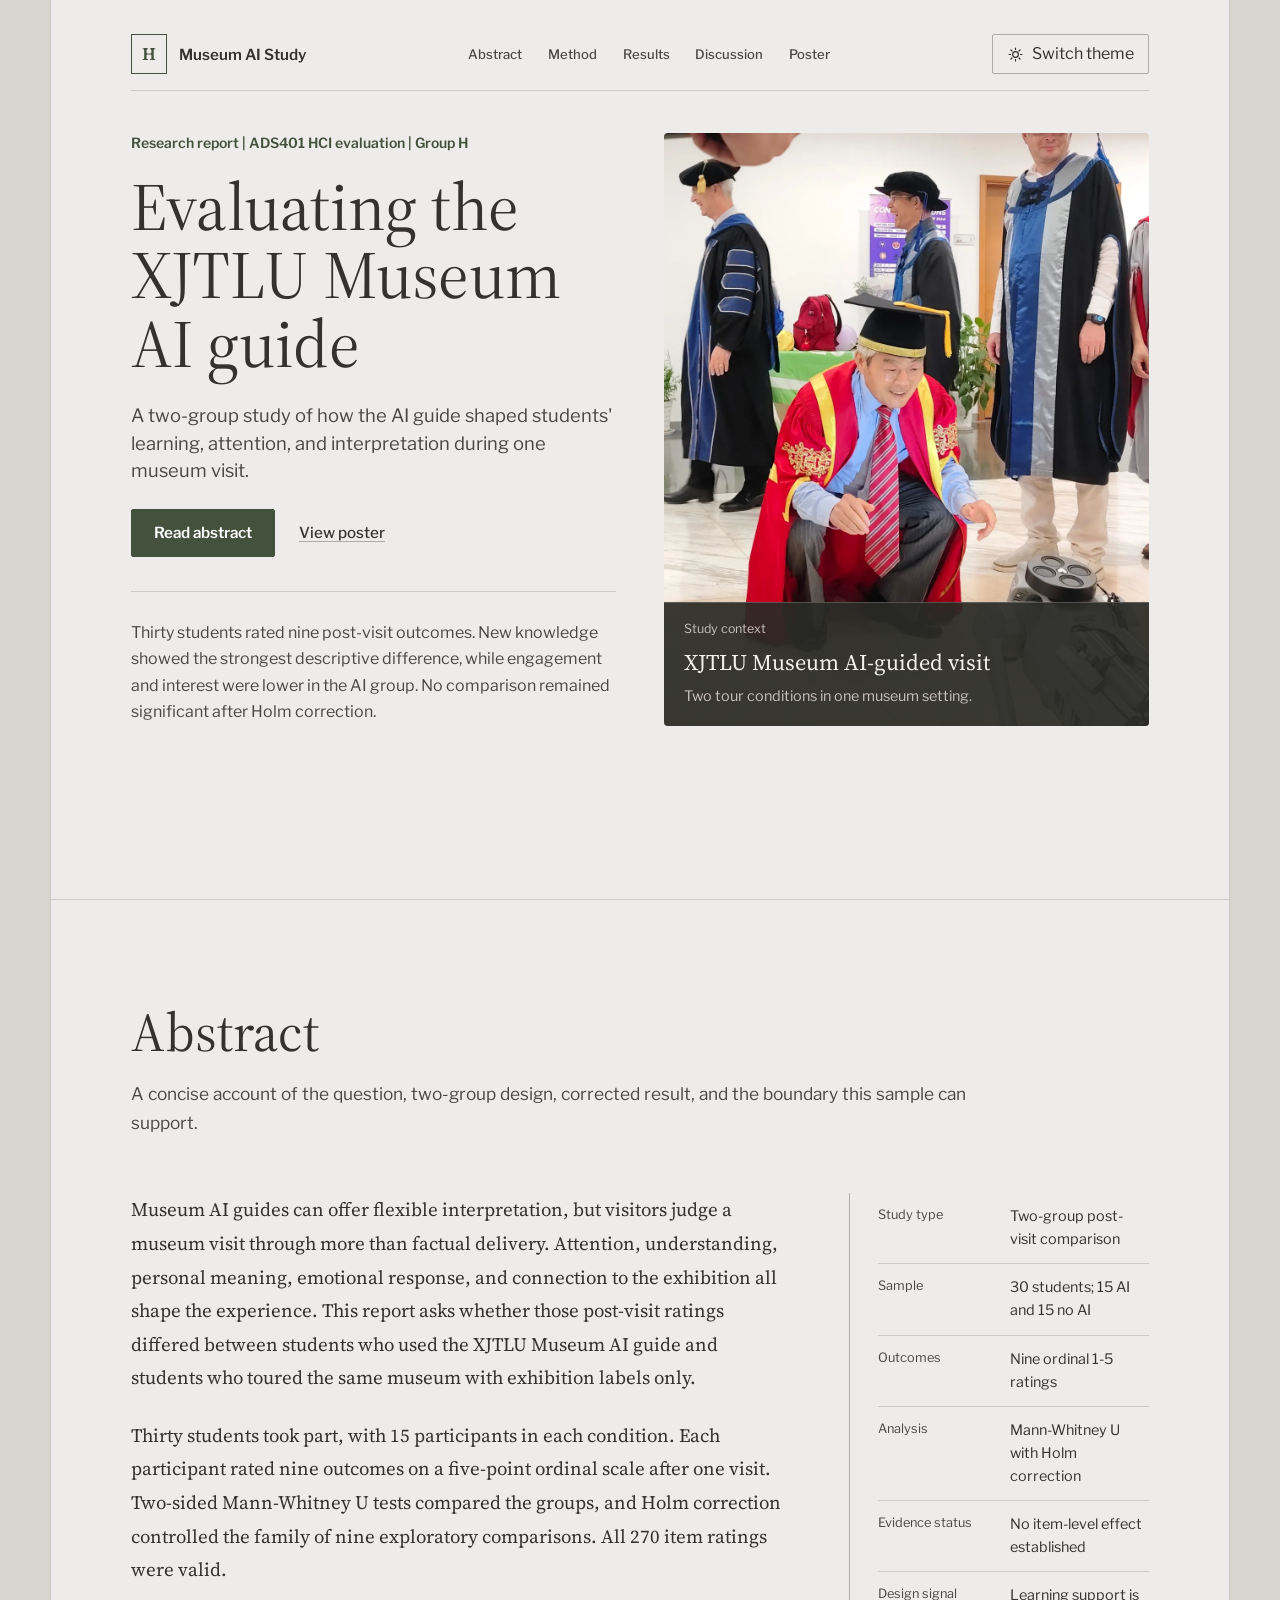
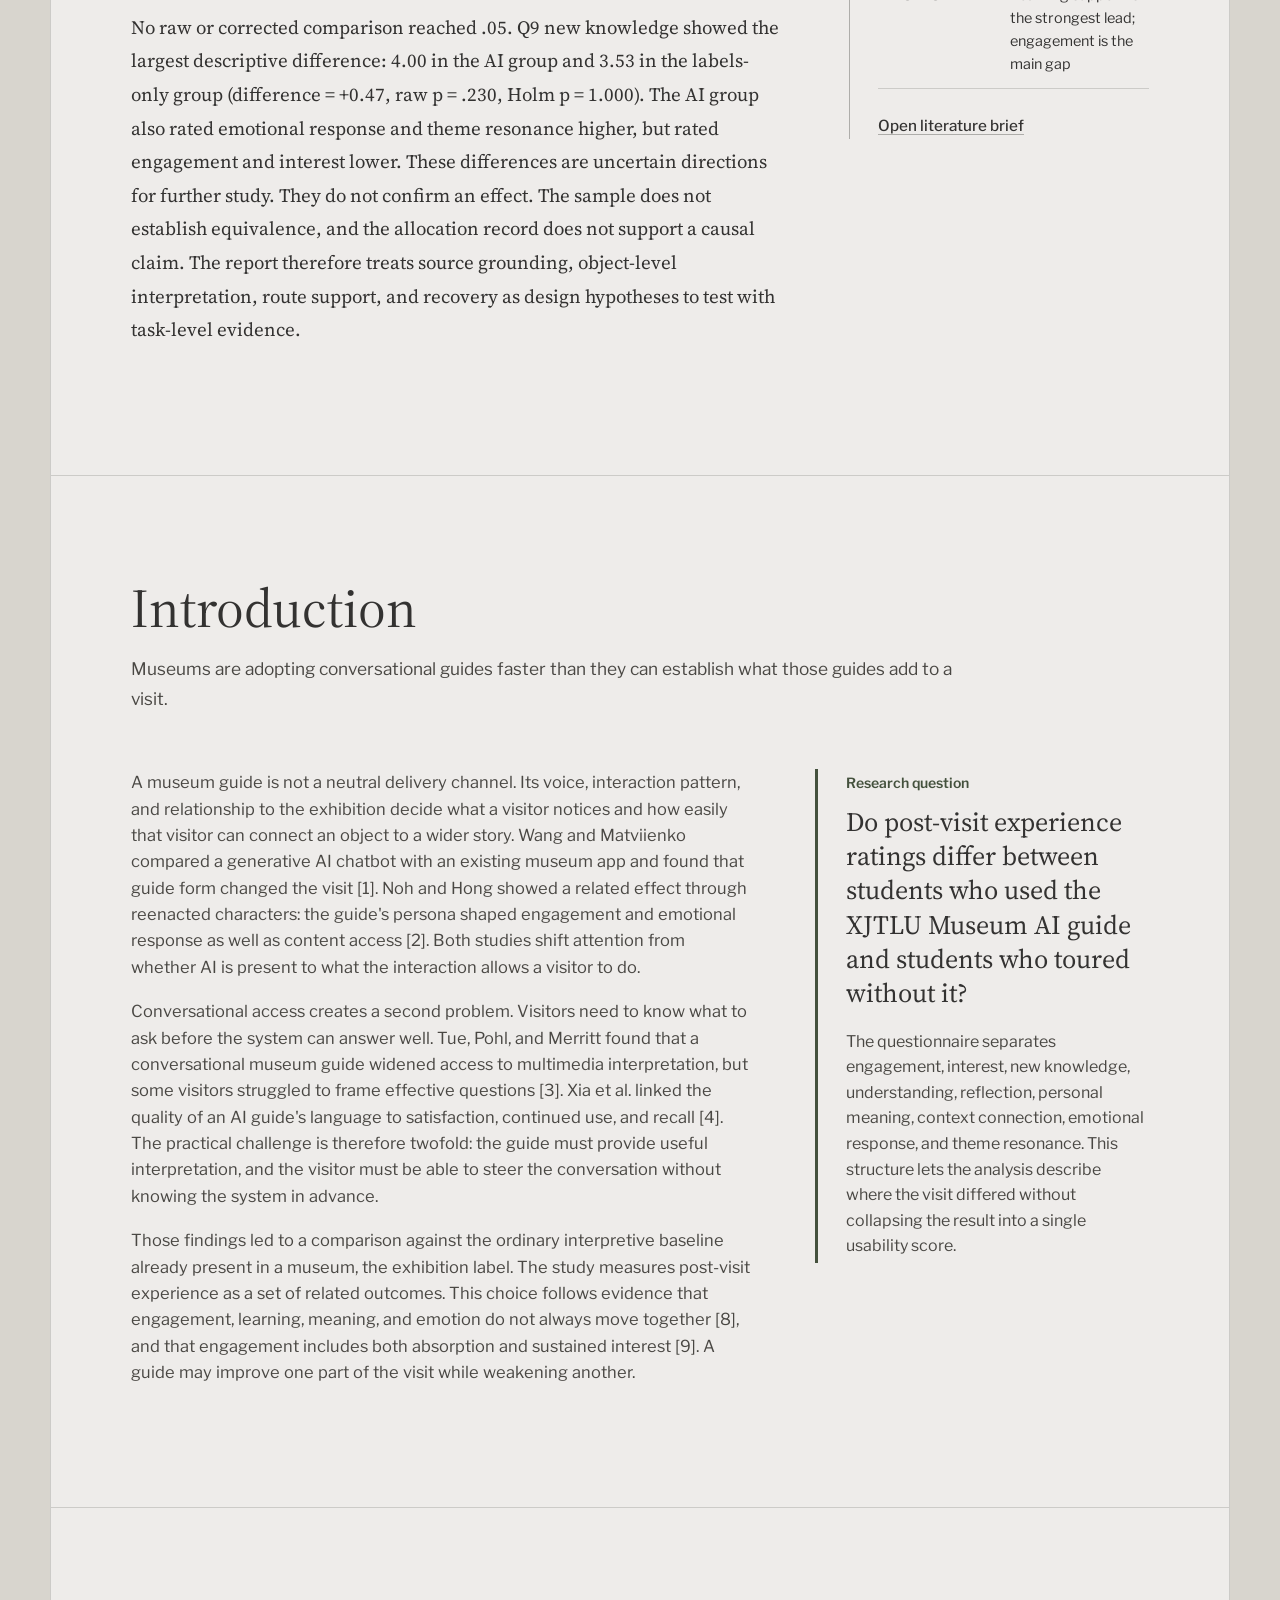
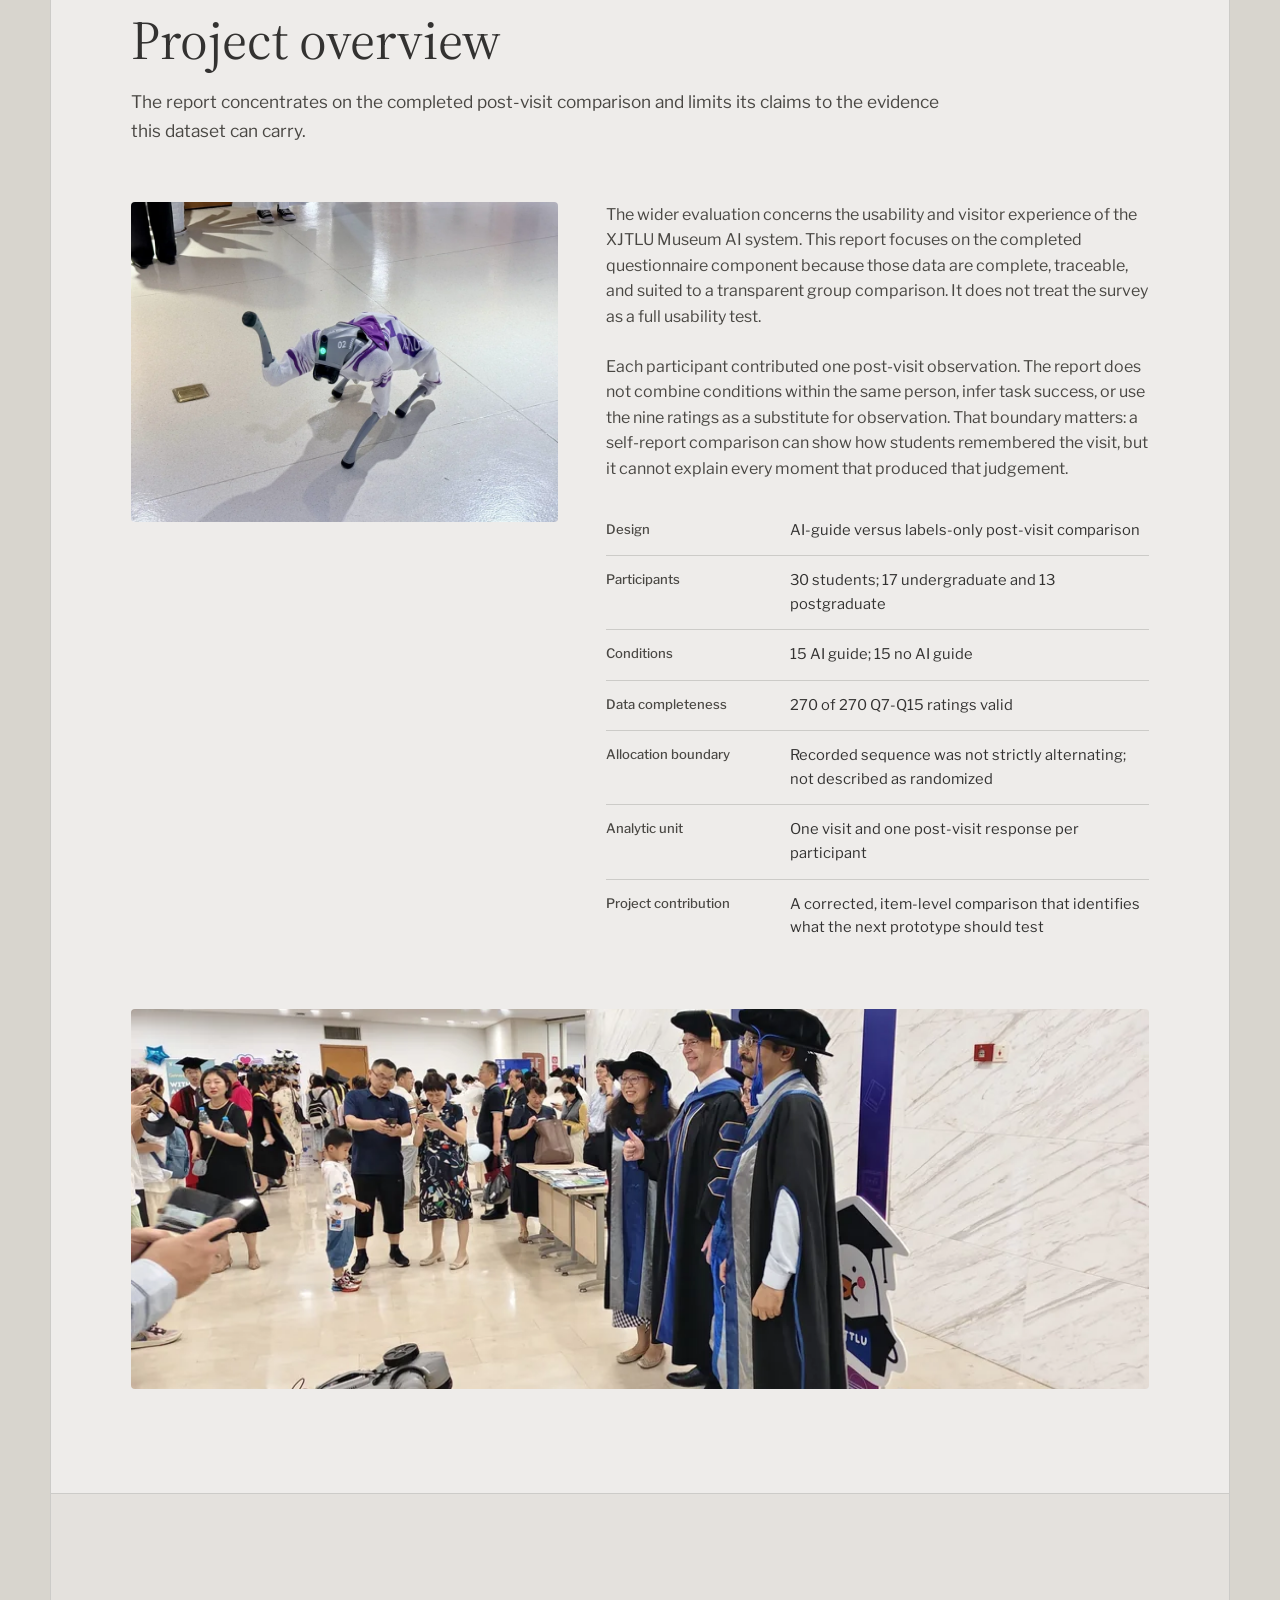
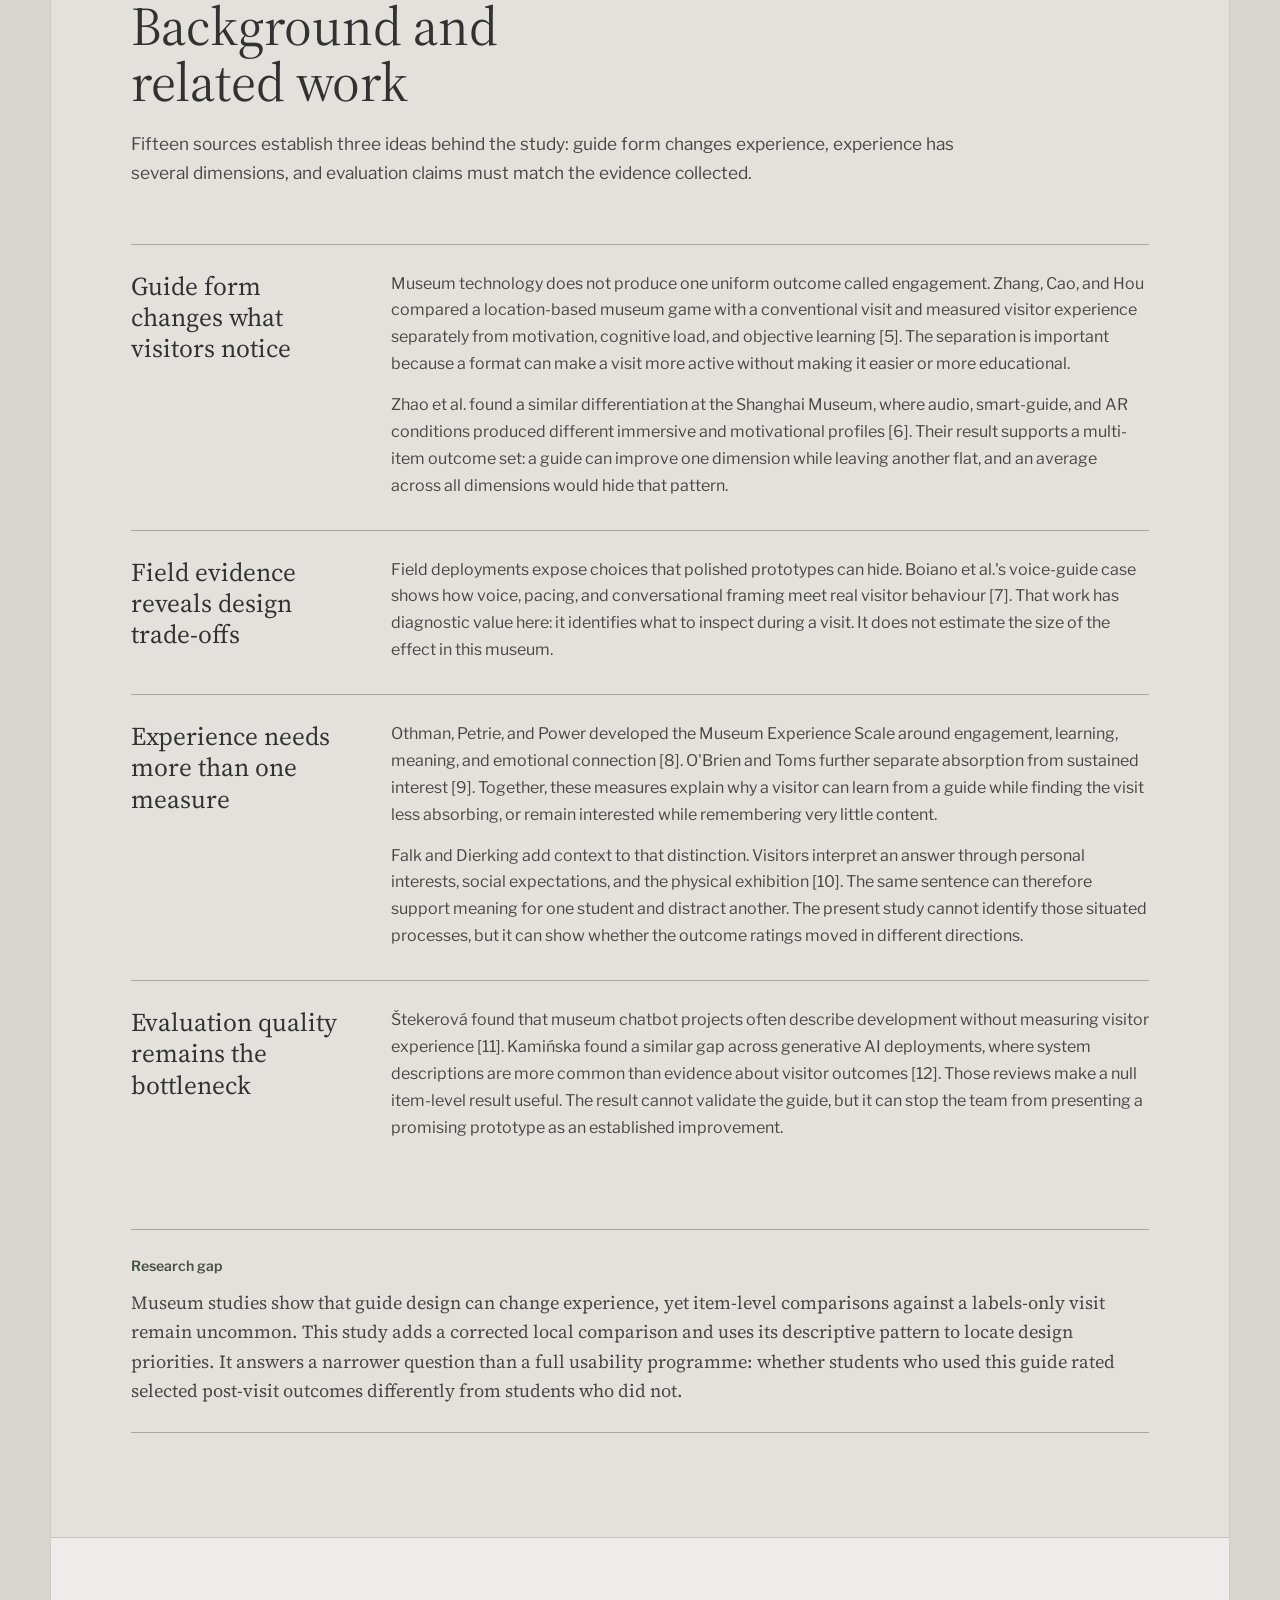
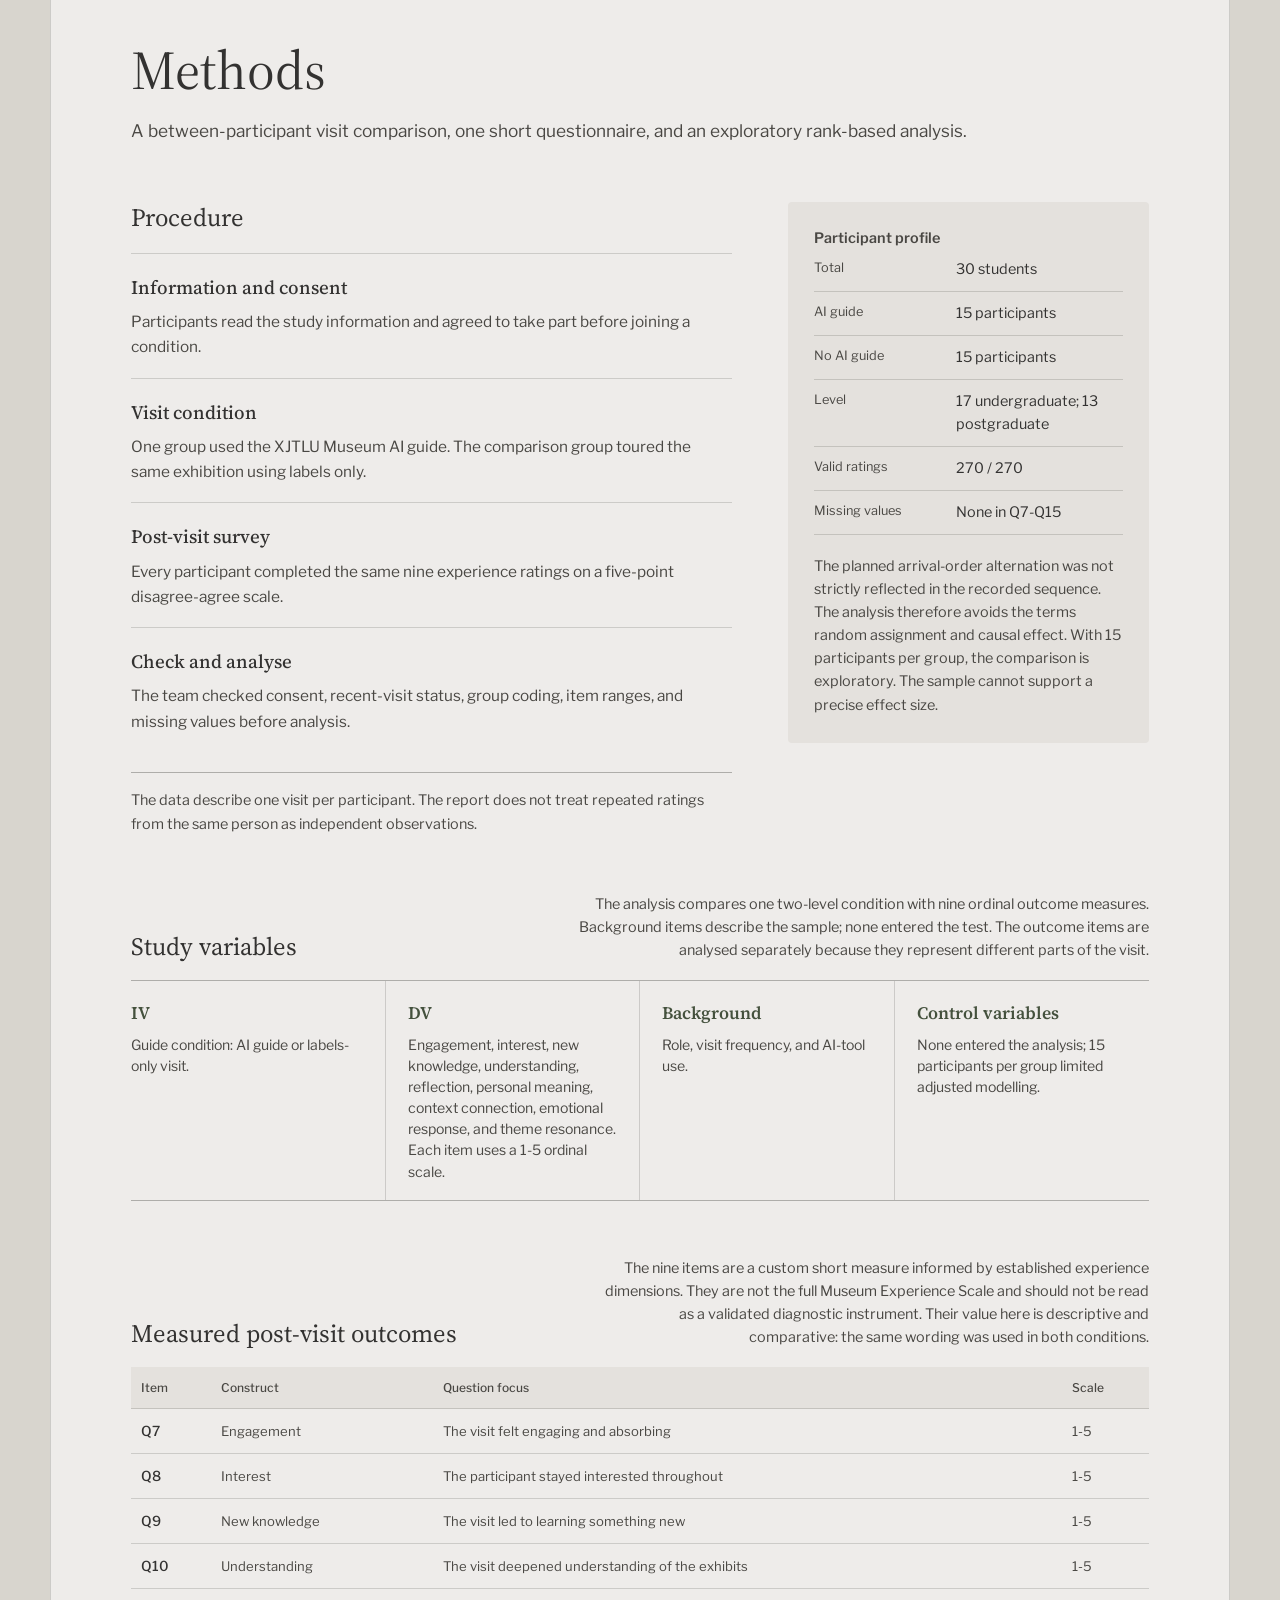
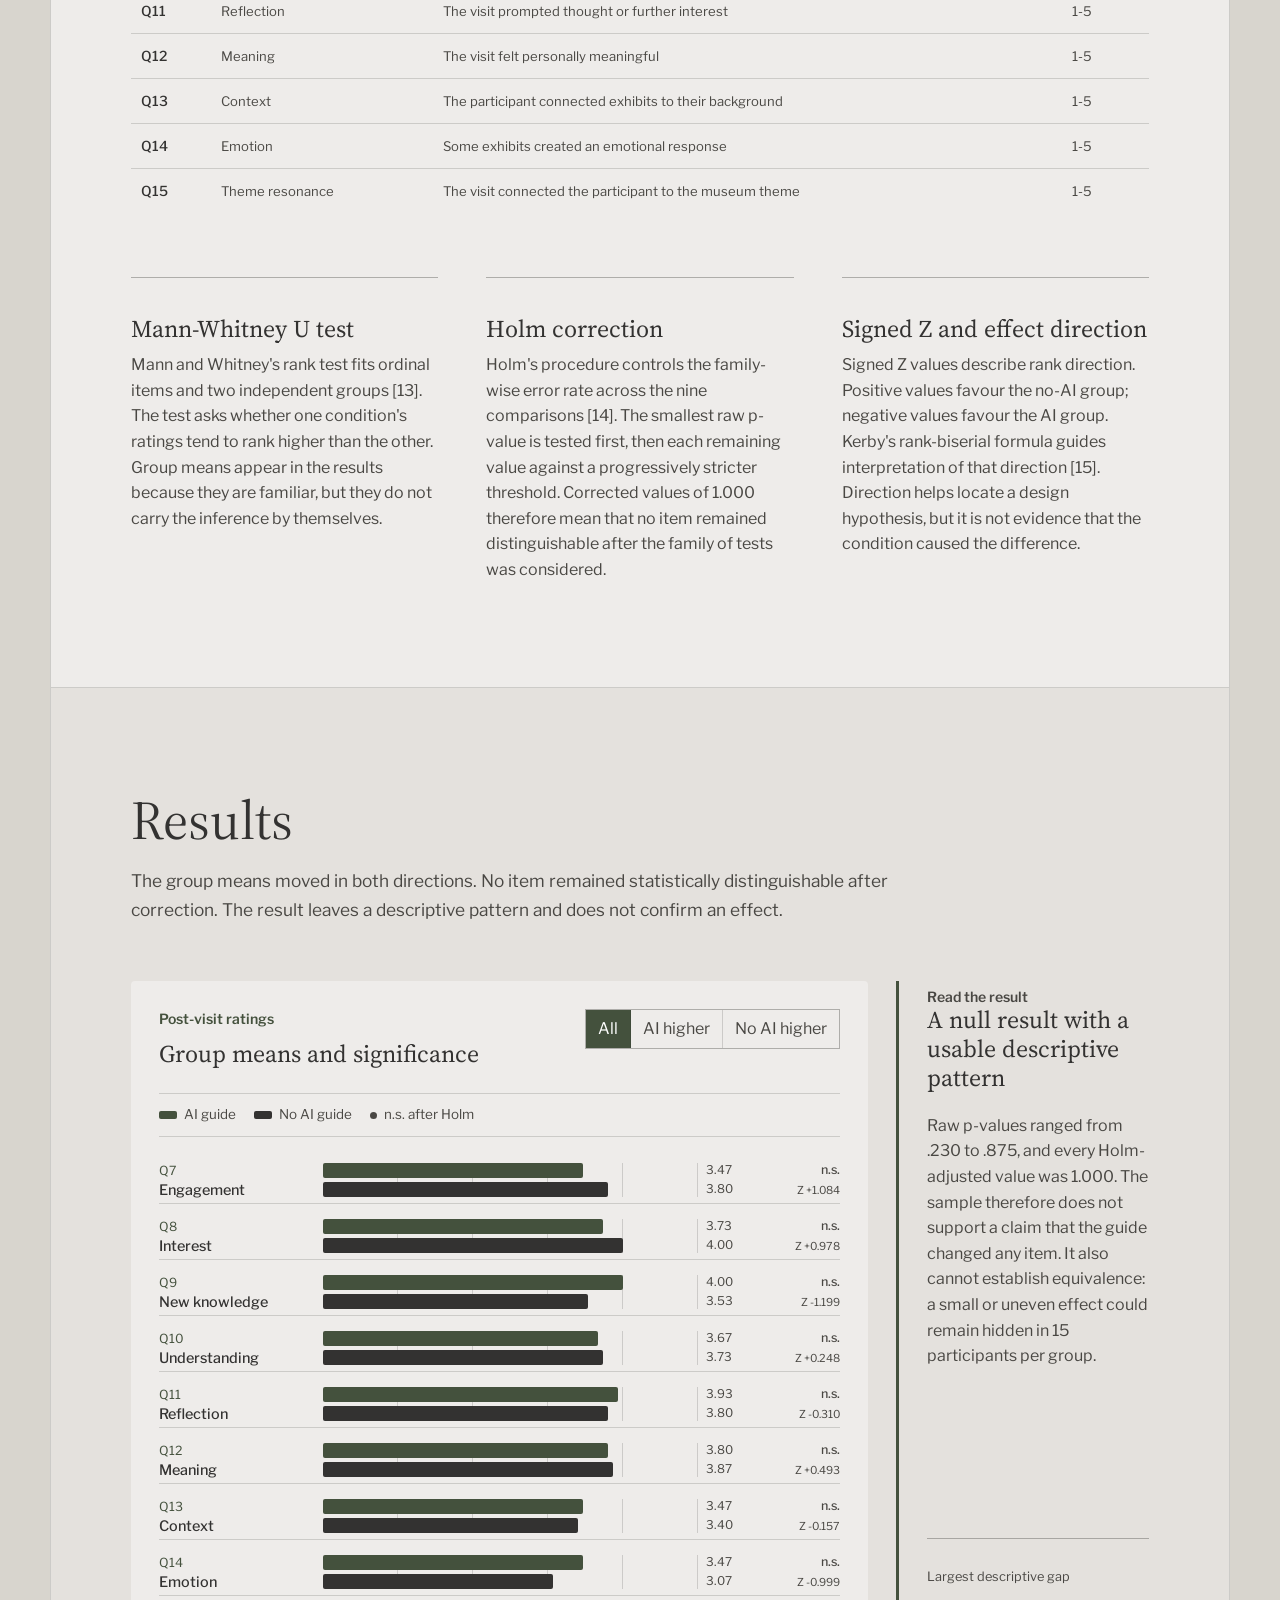
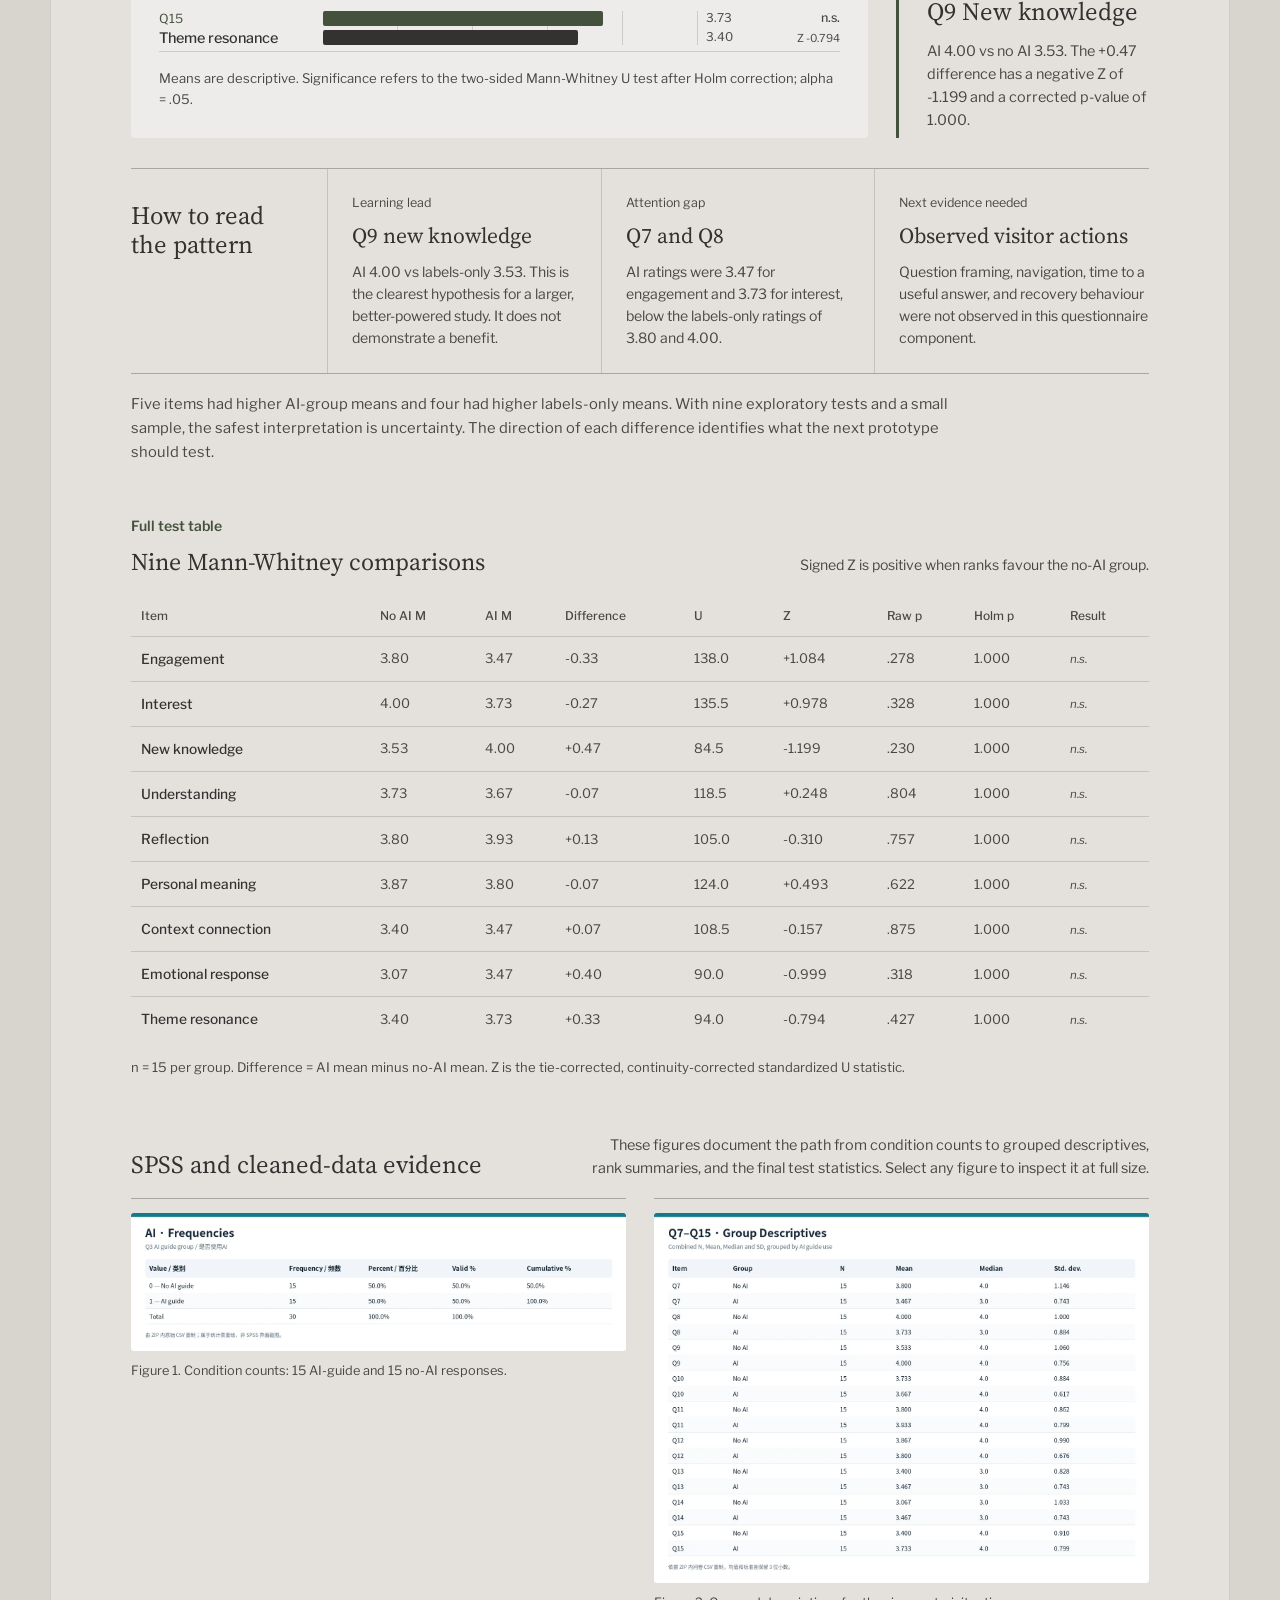
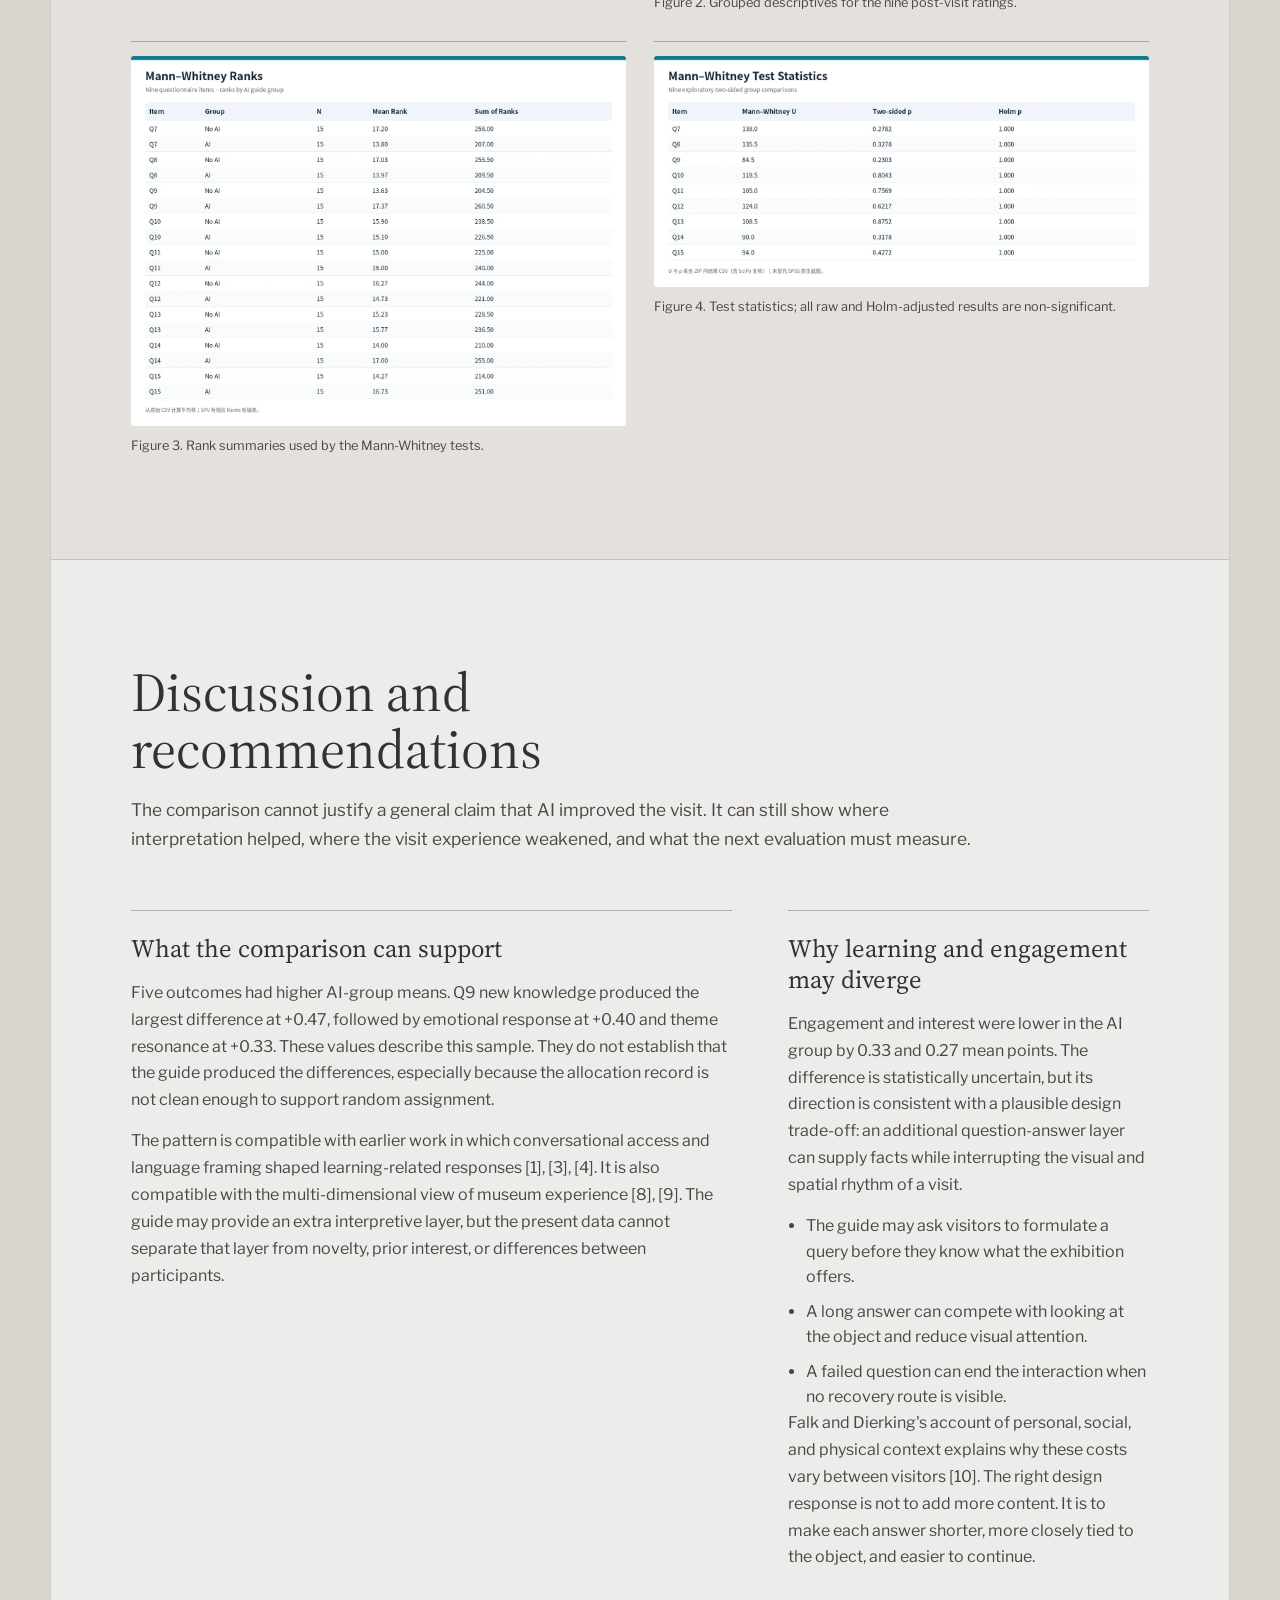
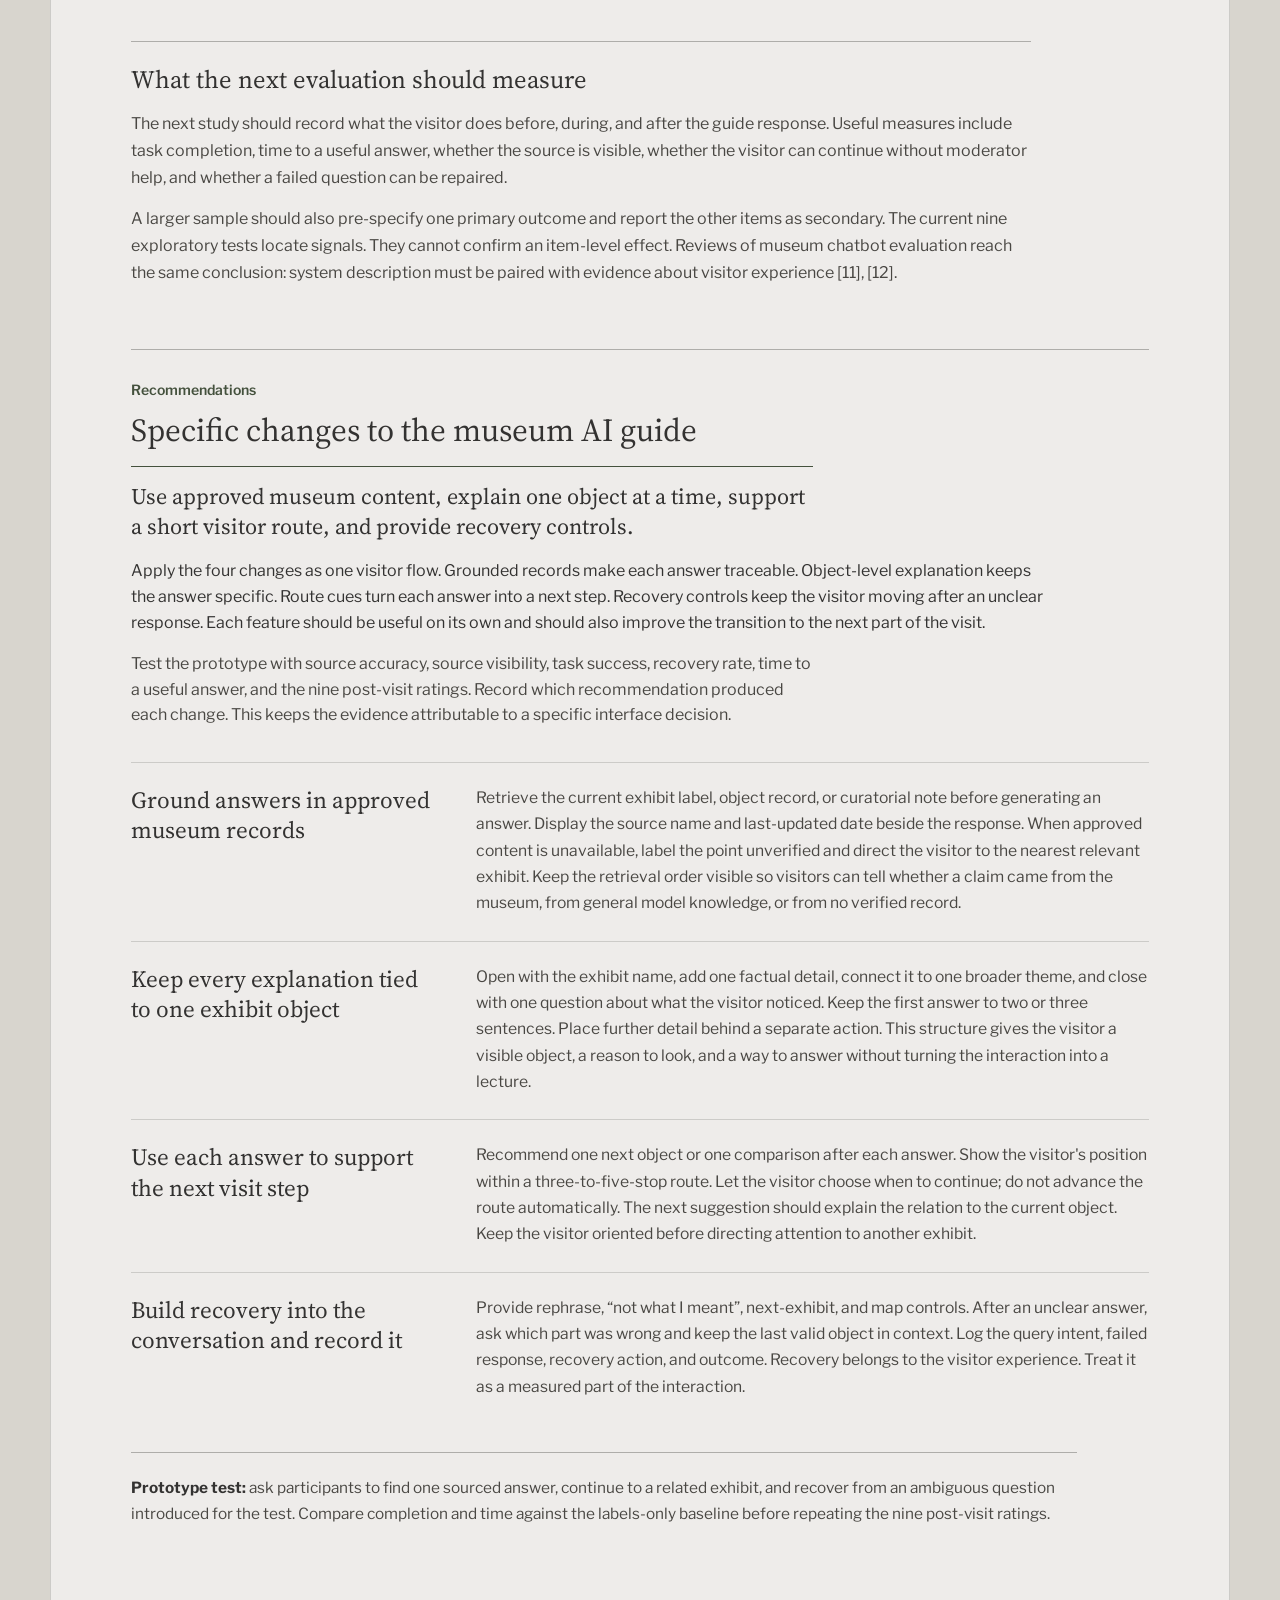
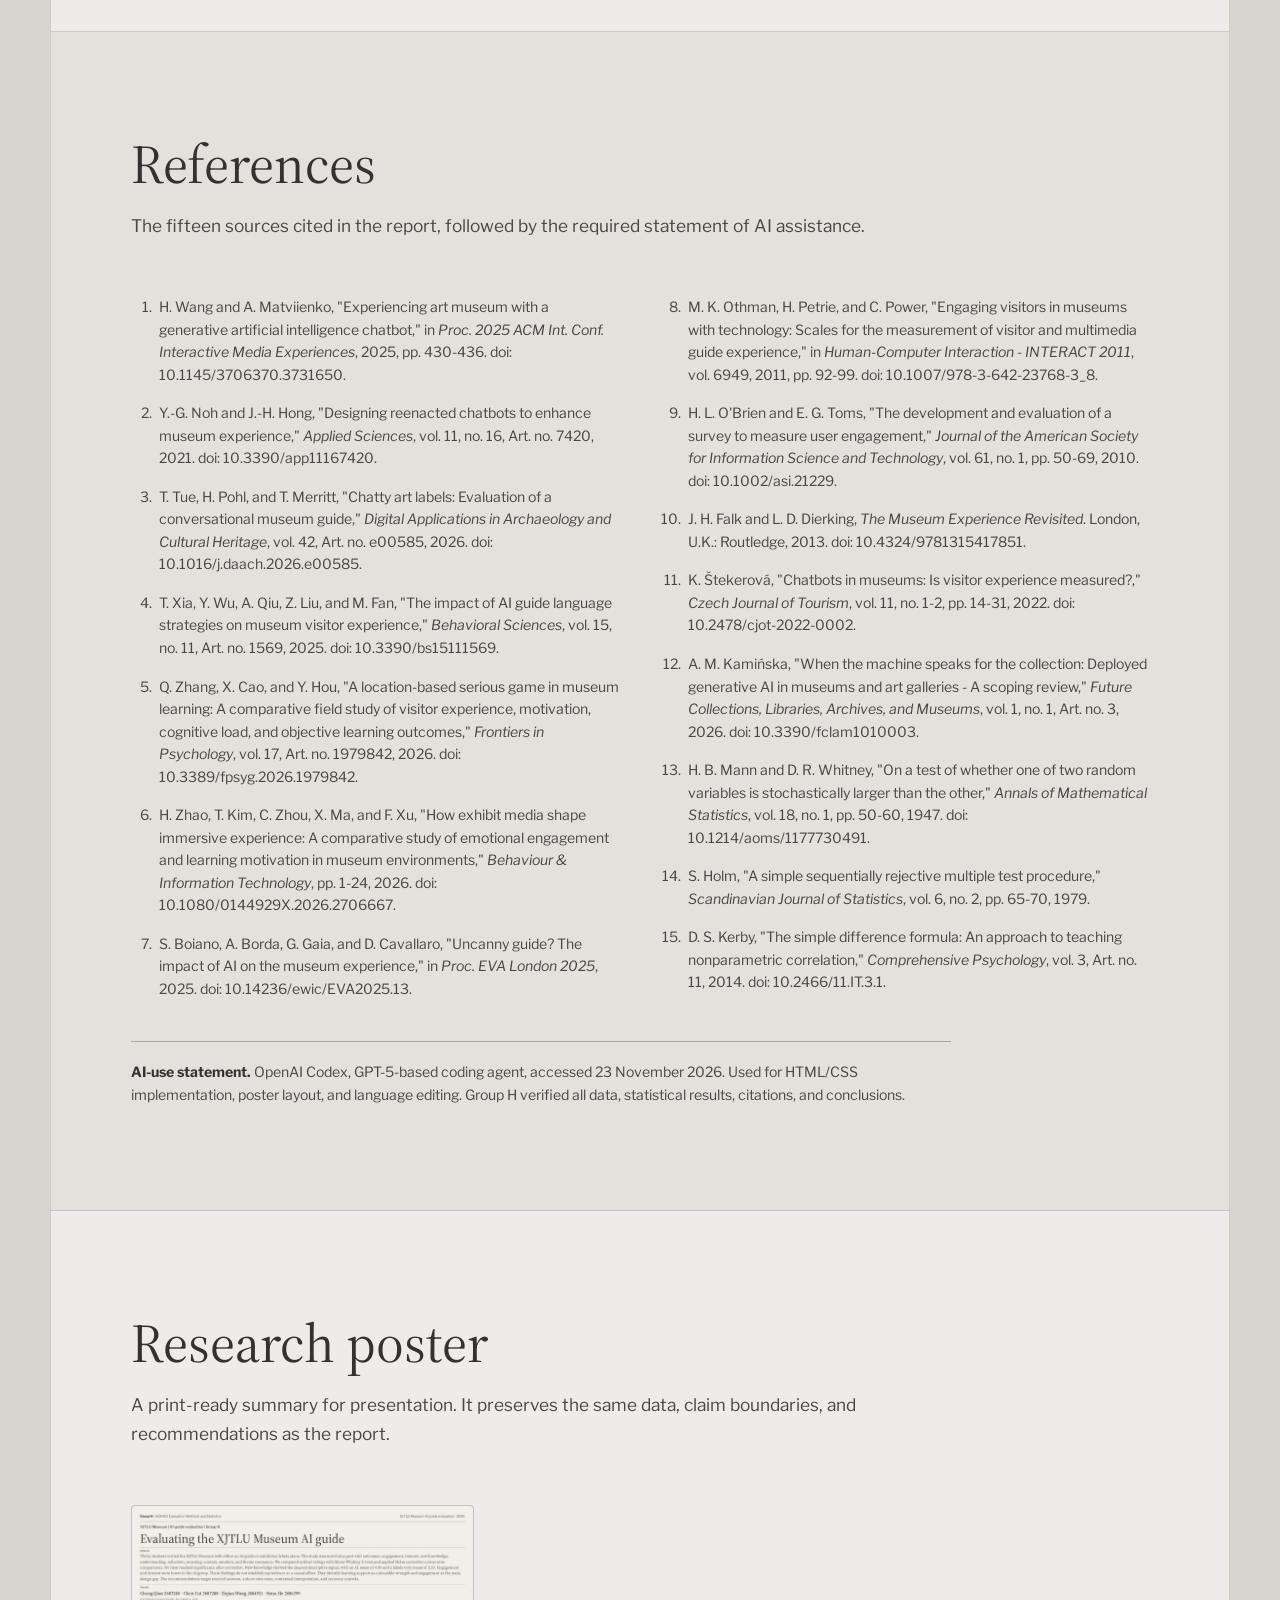
==== commit 2e4cf7fc: "Fix poster study flow layout" ====
--- a/index.html
+++ b/index.html
@@ -856,7 +856,7 @@
 
           <div class="poster-layout">
             <a class="poster-preview" href="./poster.html" aria-label="Open the interactive research poster">
-              <img src="./assets/poster-preview.webp?v=sync10" width="1400" height="1983" loading="lazy" alt="Preview of the ADS401 Group H research poster" />
+              <img src="./assets/poster-preview.webp?v=sync11" width="1400" height="1983" loading="lazy" alt="Preview of the ADS401 Group H research poster" />
             </a>
             <div class="poster-copy">
               <p class="small-label">A1 portrait format</p>
@@ -868,7 +868,7 @@
               </p>
               <div class="poster-actions">
                 <a class="button" href="./poster.html">Open poster</a>
-                <a class="text-link" href="./ADS401_GroupH_Poster.pdf?v=sync10">Download A1 PDF</a>
+                <a class="text-link" href="./ADS401_GroupH_Poster.pdf?v=sync11">Download A1 PDF</a>
               </div>
             </div>
           </div>
@@ -1009,7 +1009,7 @@
               <a href="./ADS401_GroupH_Q7-Q15_results_01.csv">Result table</a>
               <a href="./ADS401_GroupH_questionnaire_analysis_01.sps">Analysis syntax</a>
               <a href="./ADS401_GroupH_Presentation3Slides.pdf">Presentation 3</a>
-              <a href="./ADS401_GroupH_Poster.pdf?v=sync10">A1 poster</a>
+              <a href="./ADS401_GroupH_Poster.pdf?v=sync11">A1 poster</a>
             </div>
           </div>
           <div class="footer-lead">
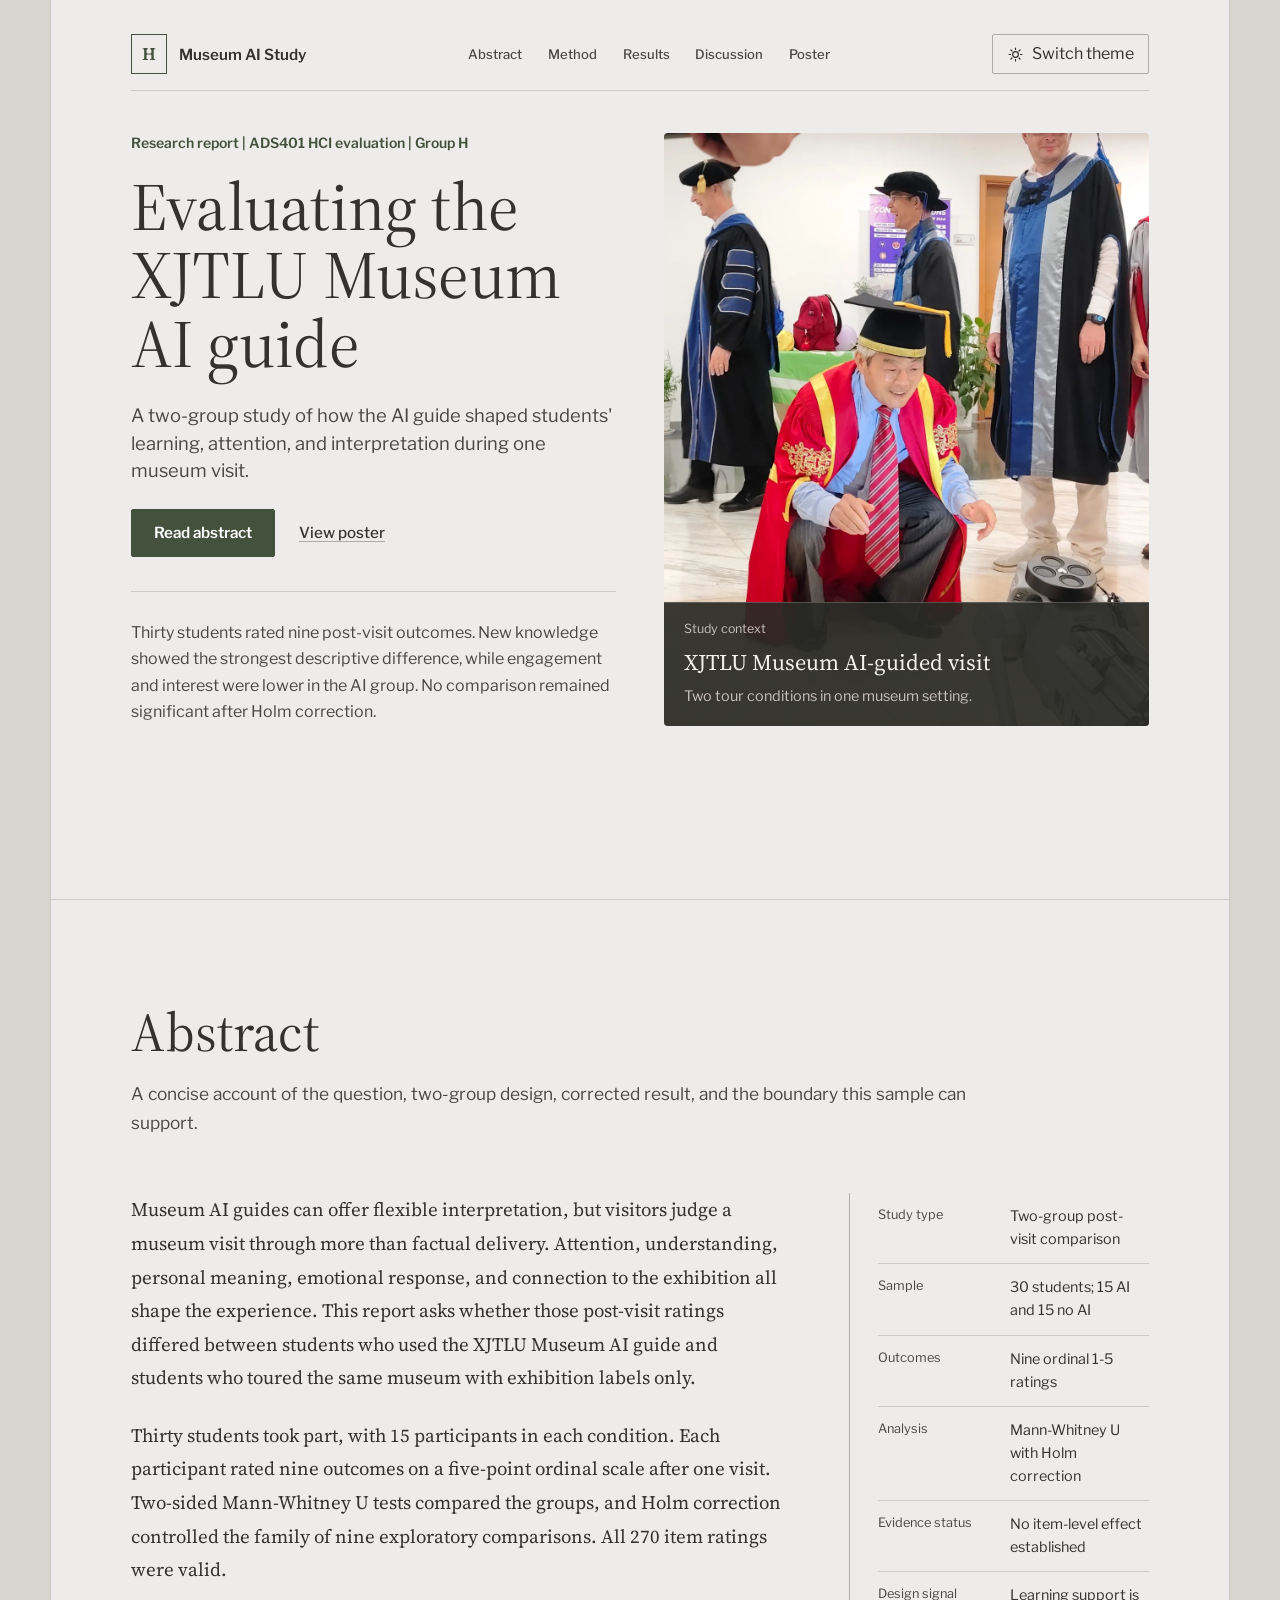
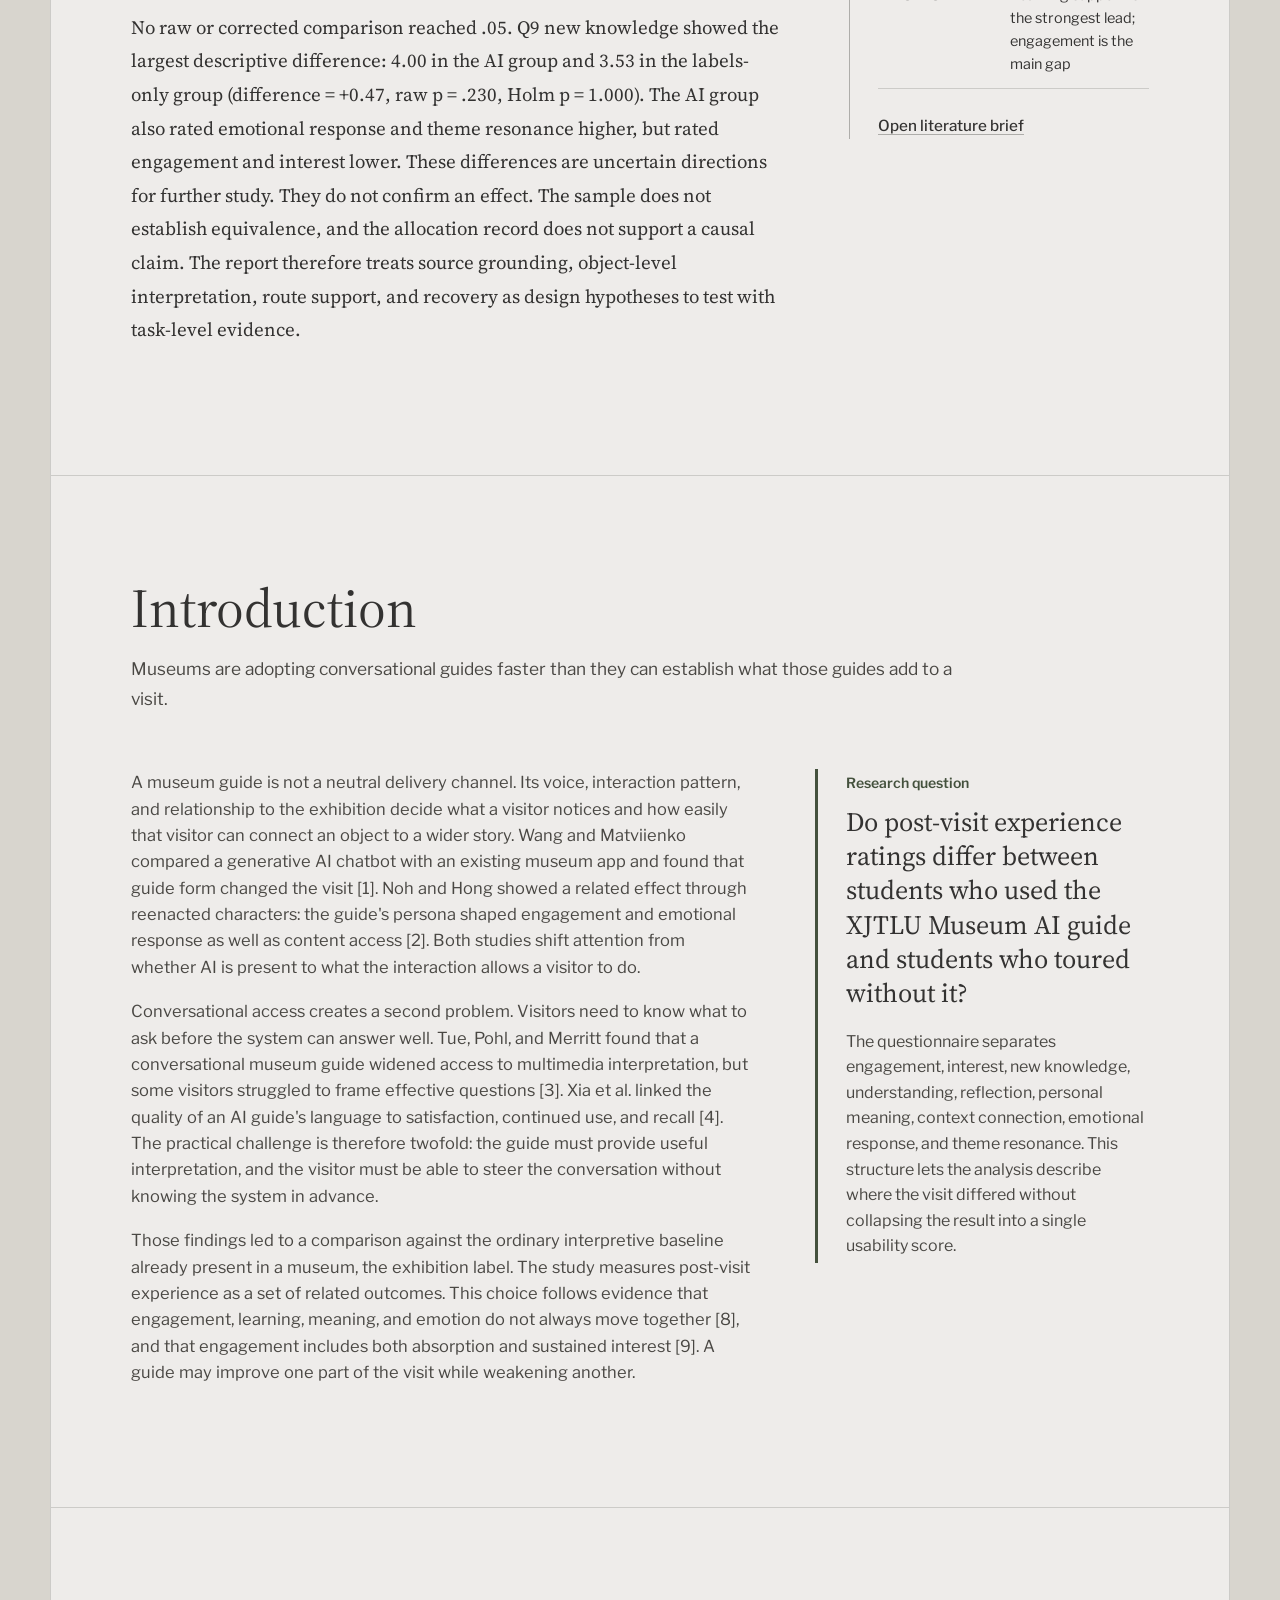
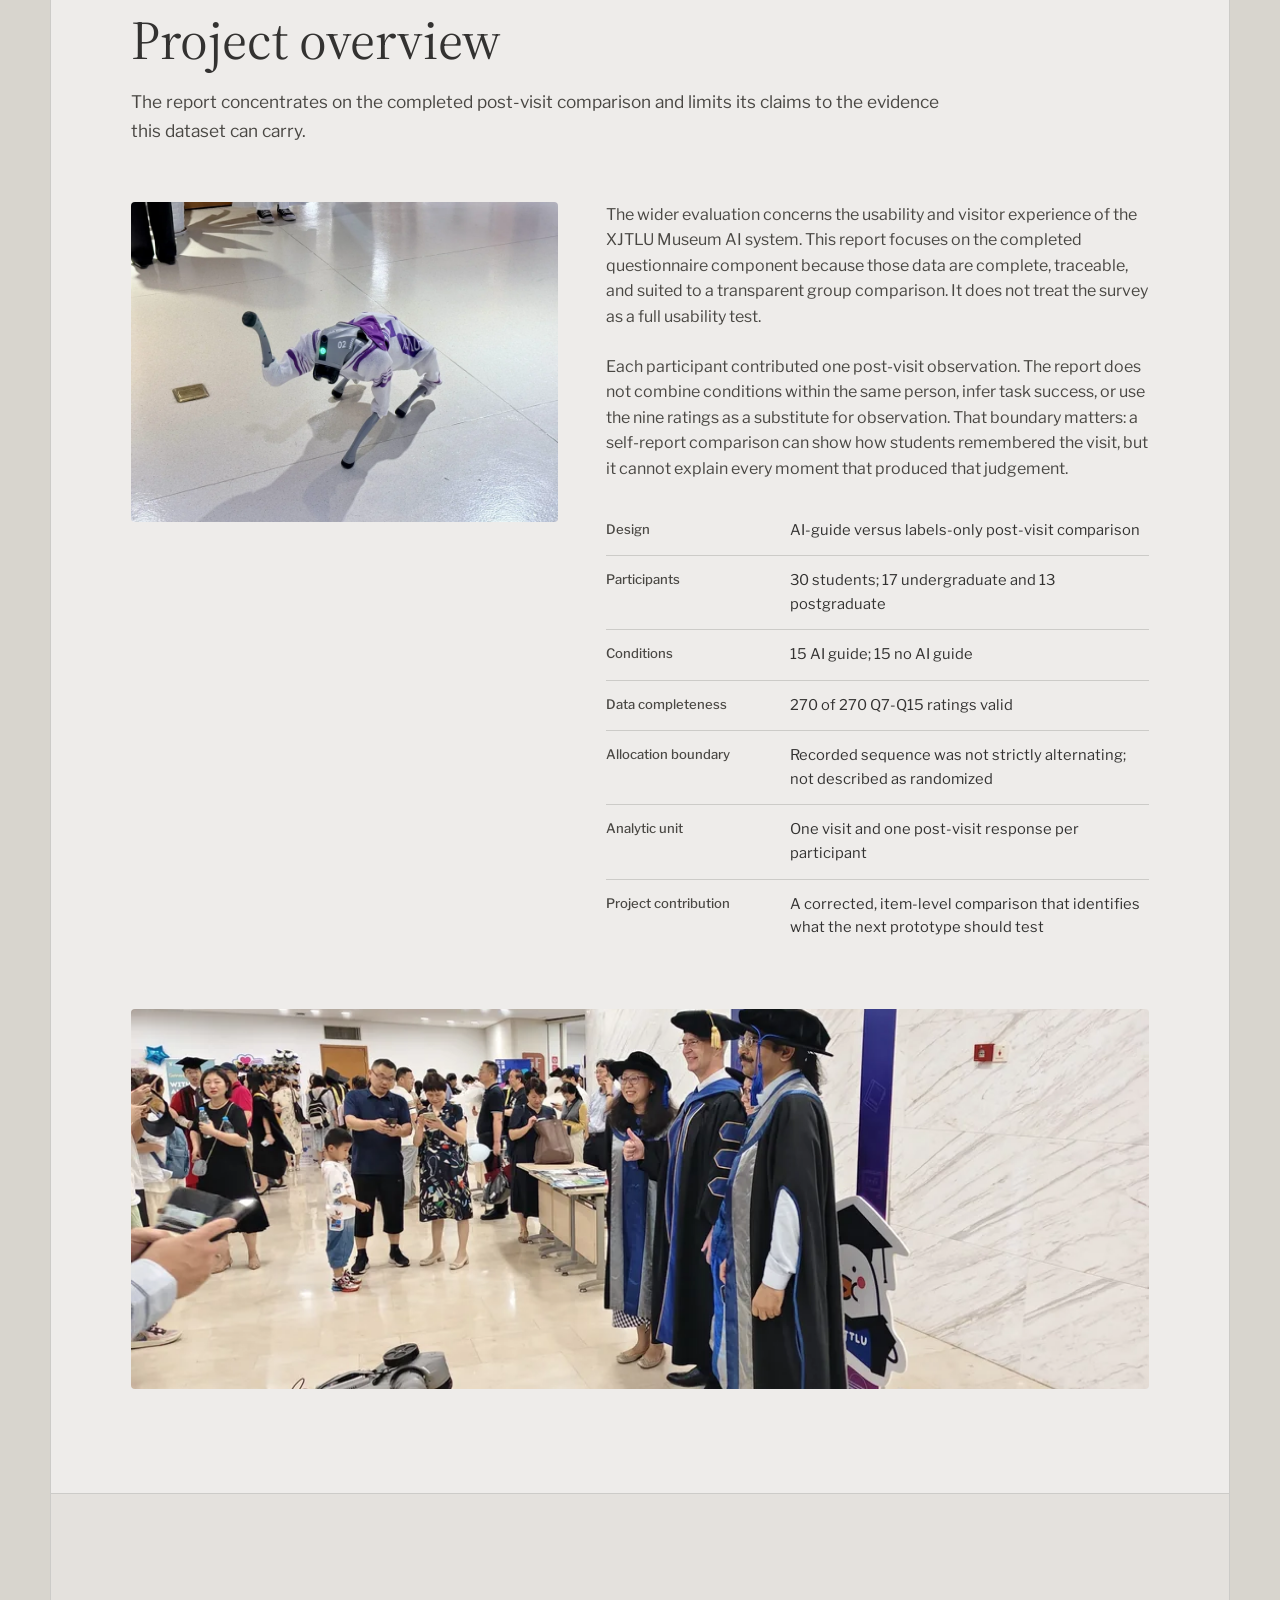
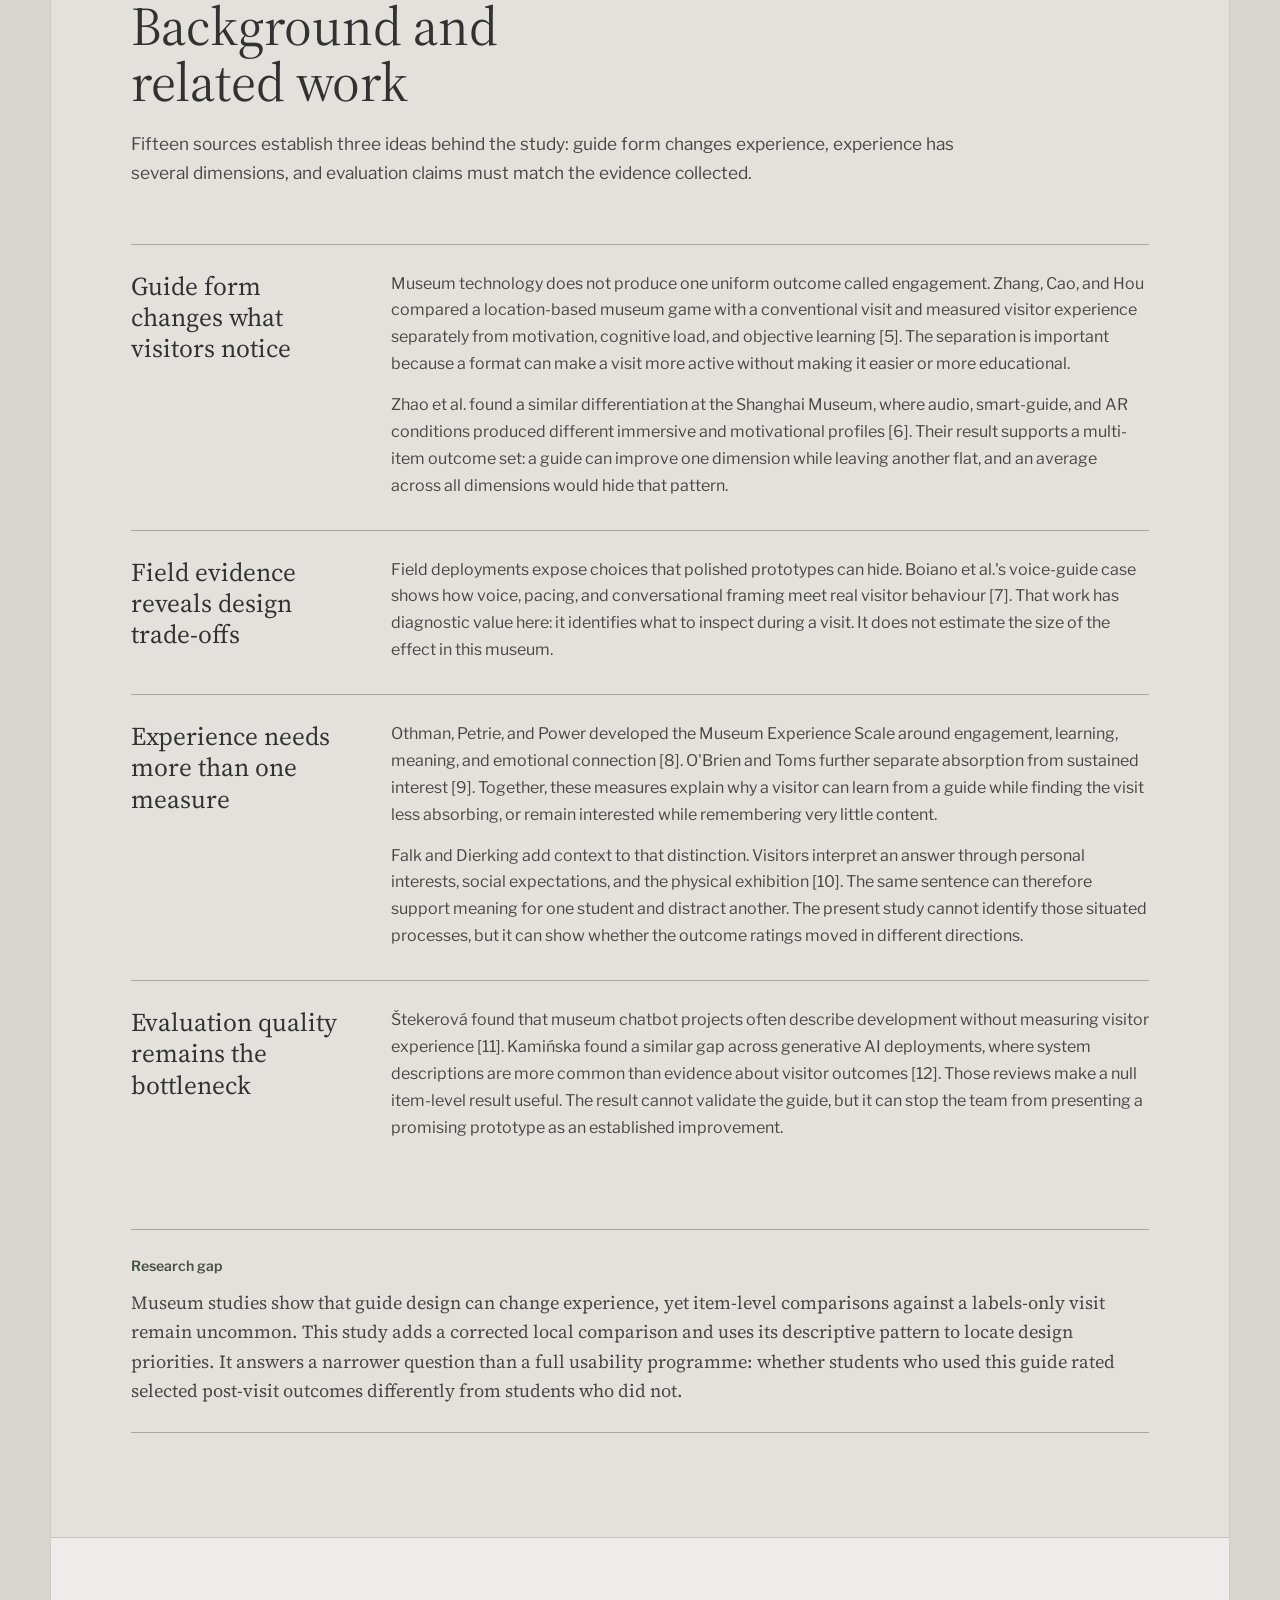
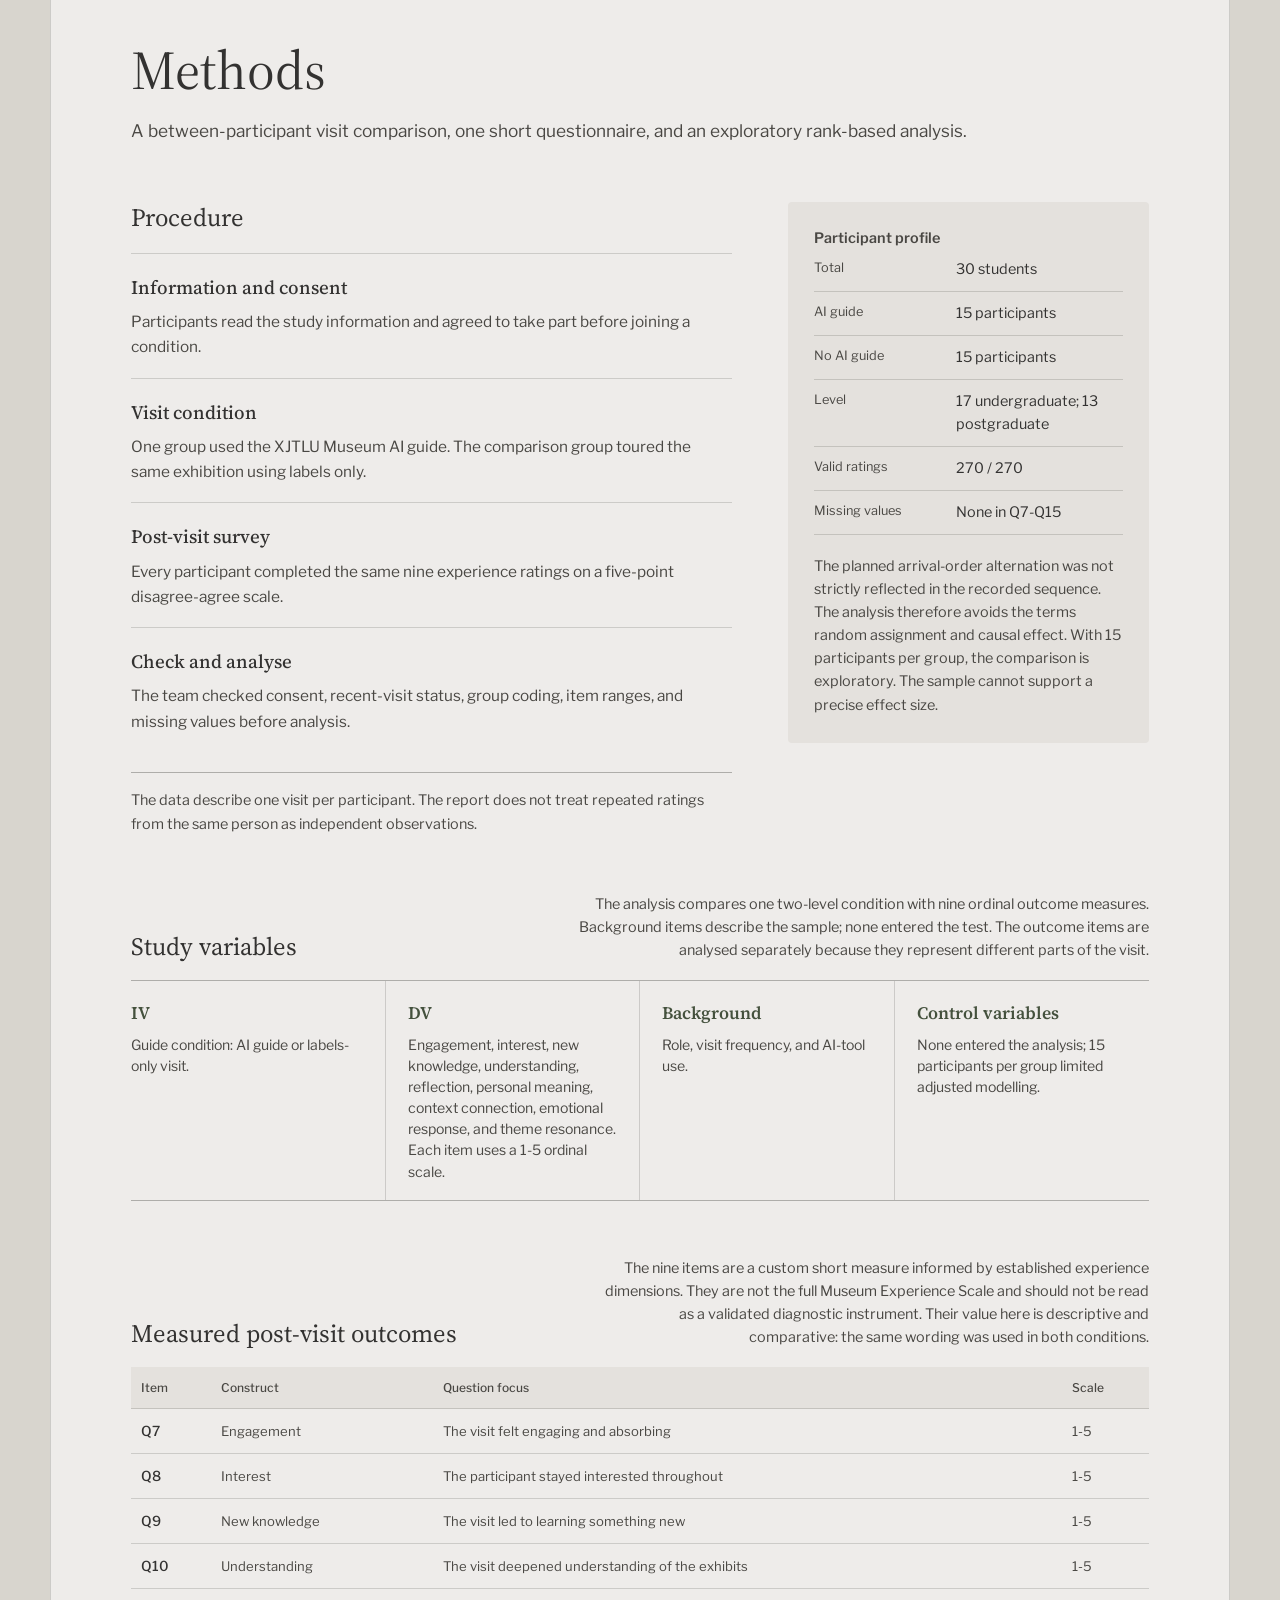
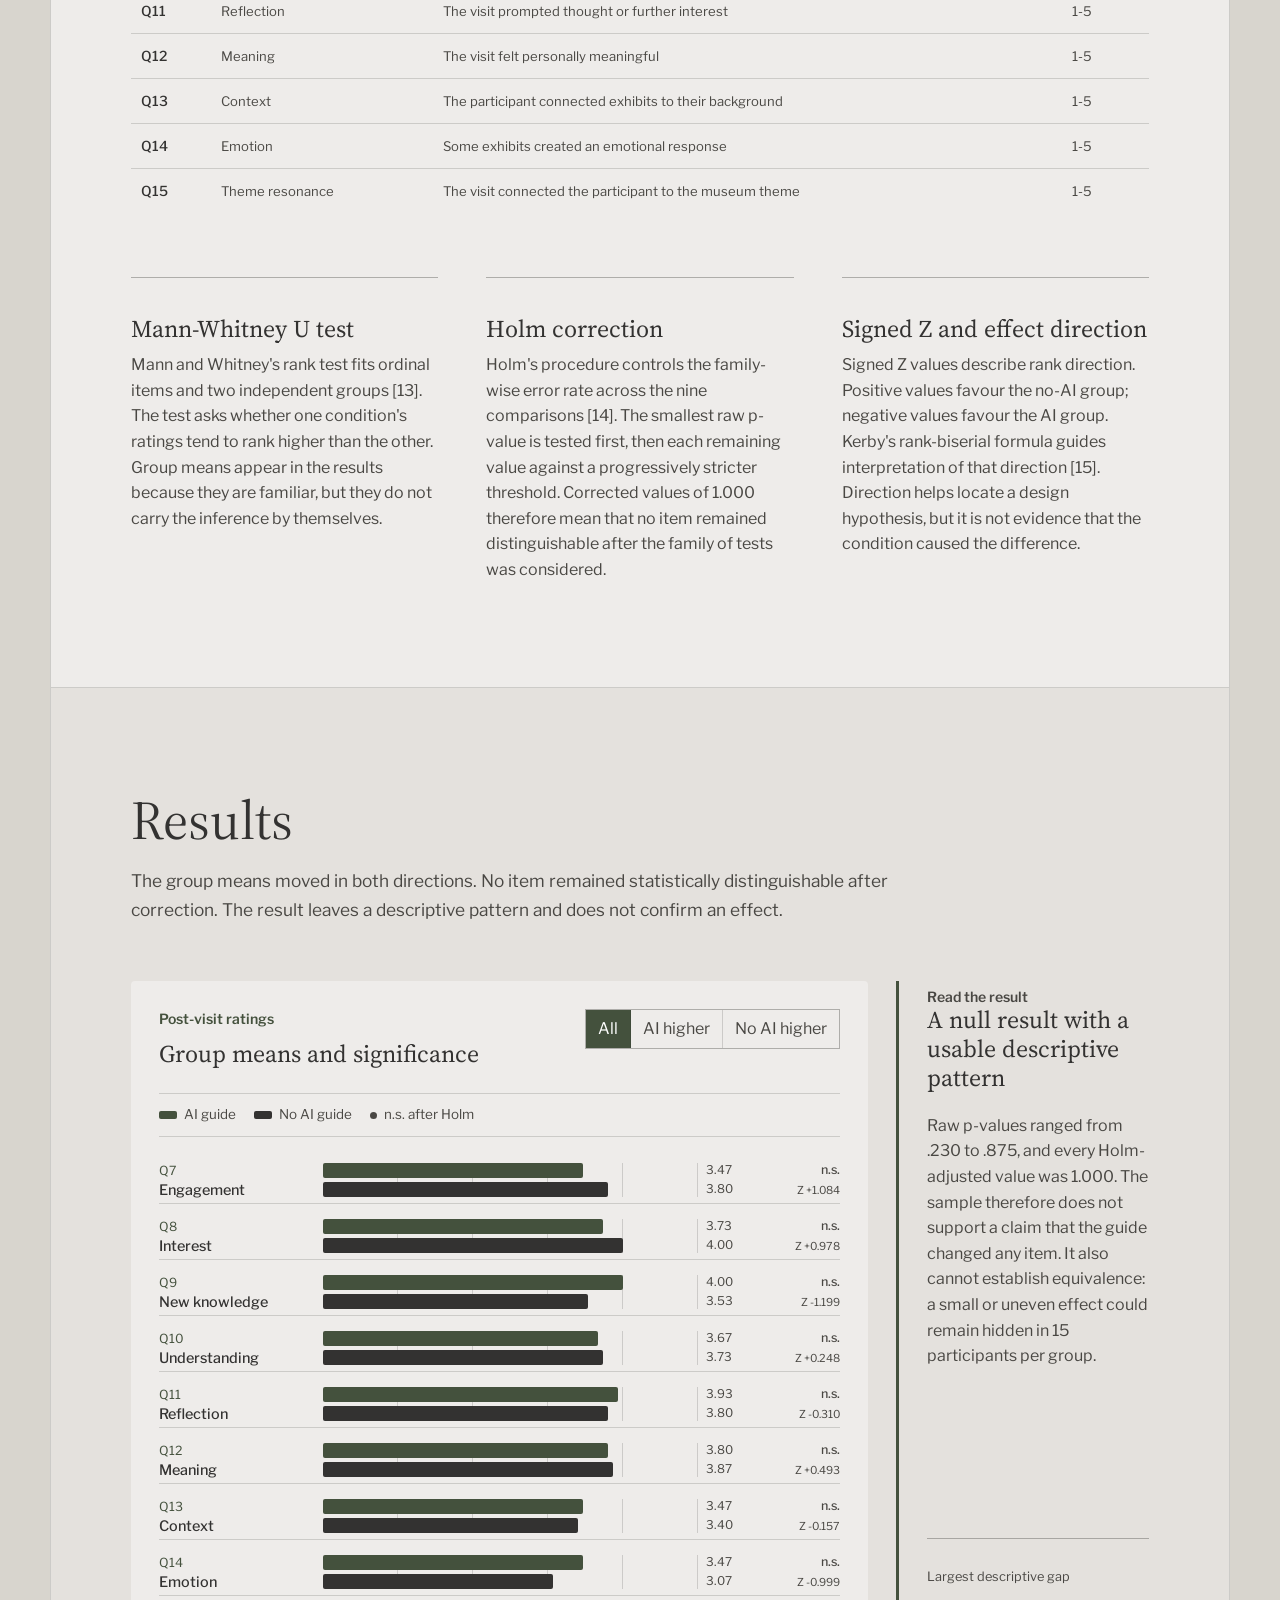
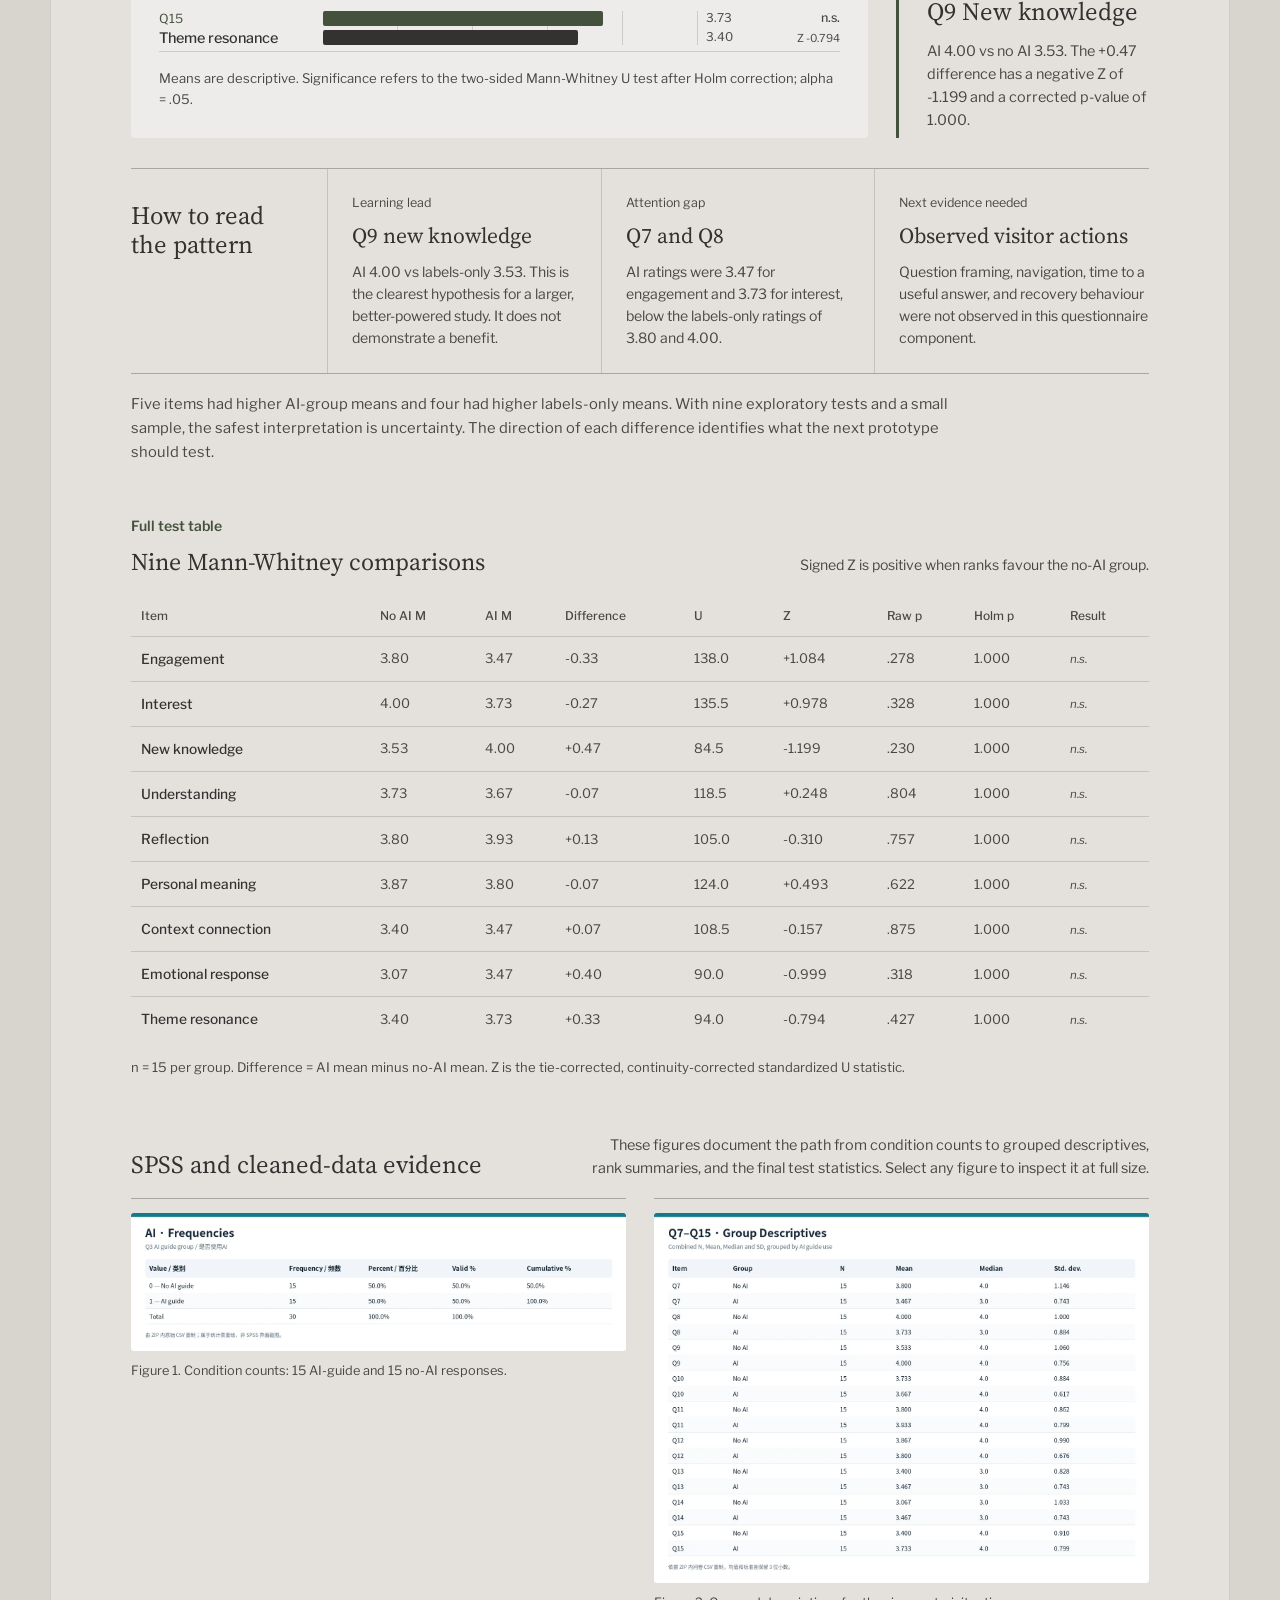
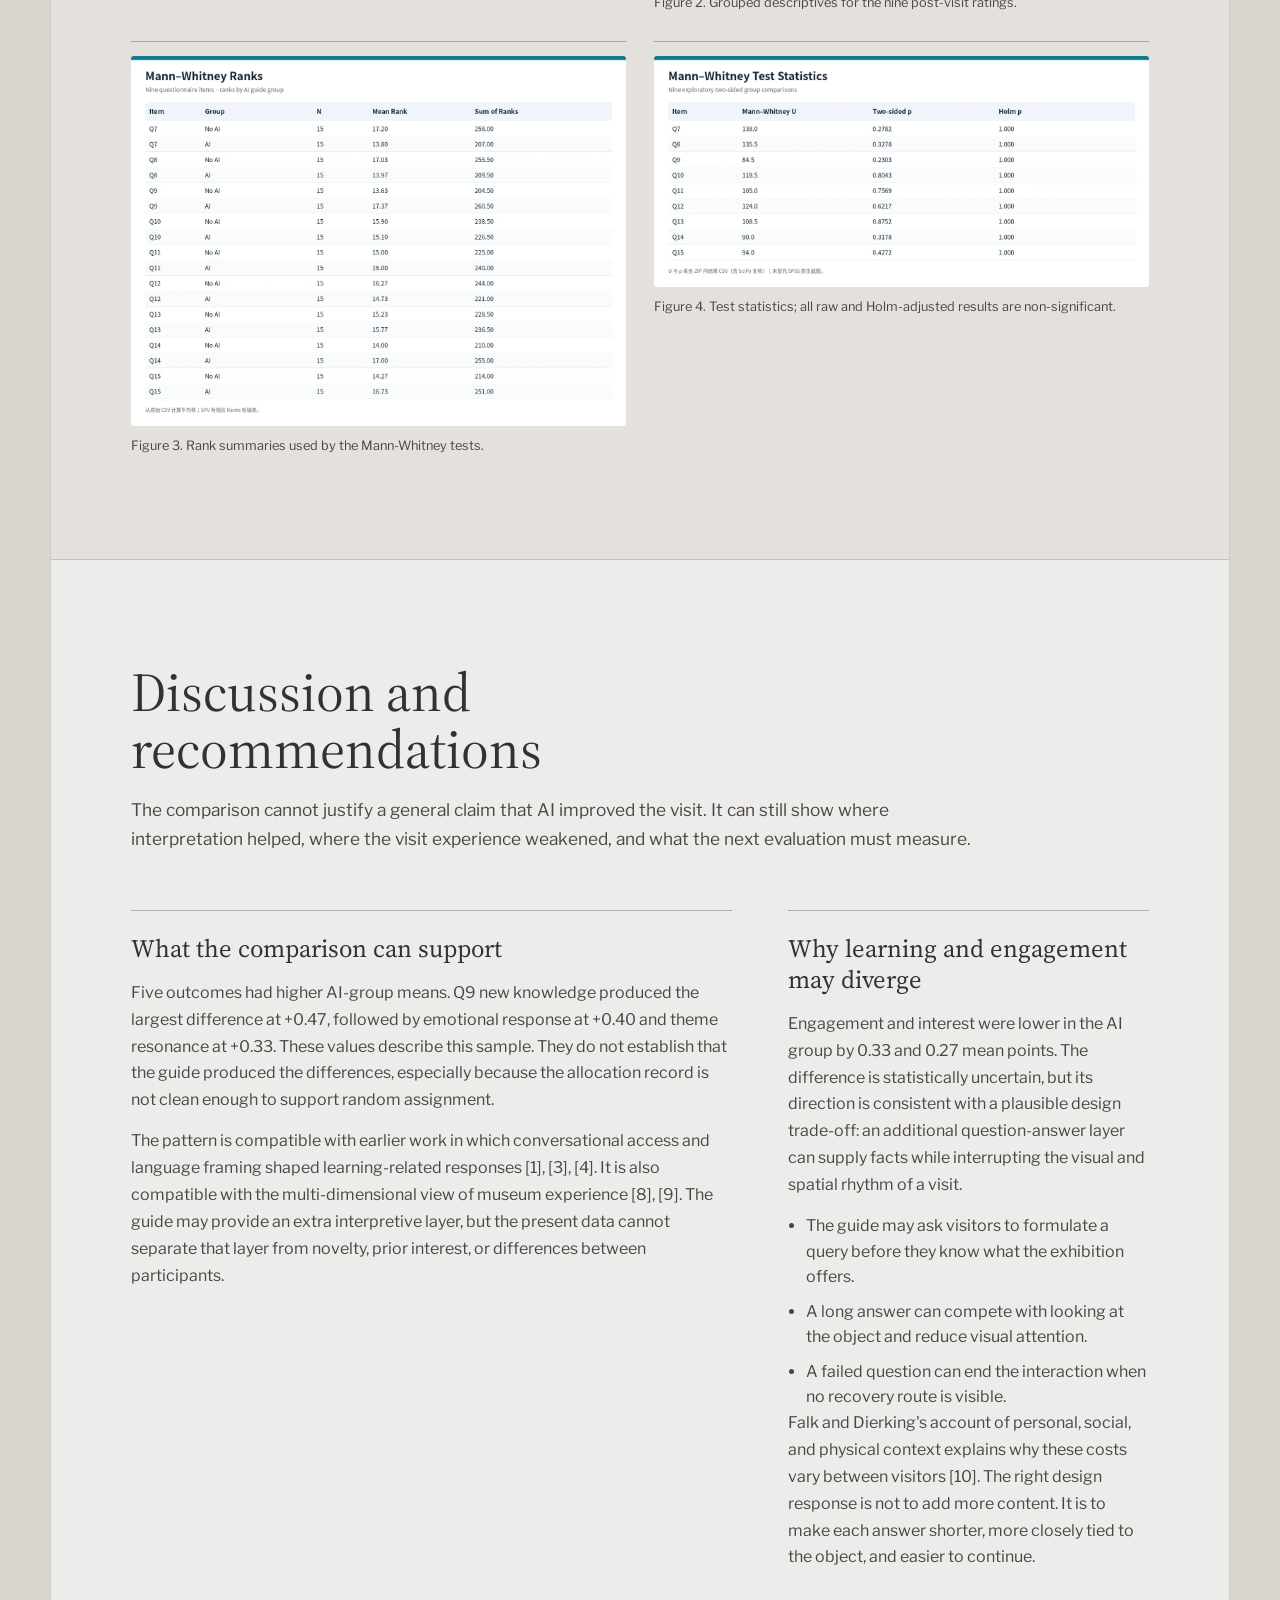
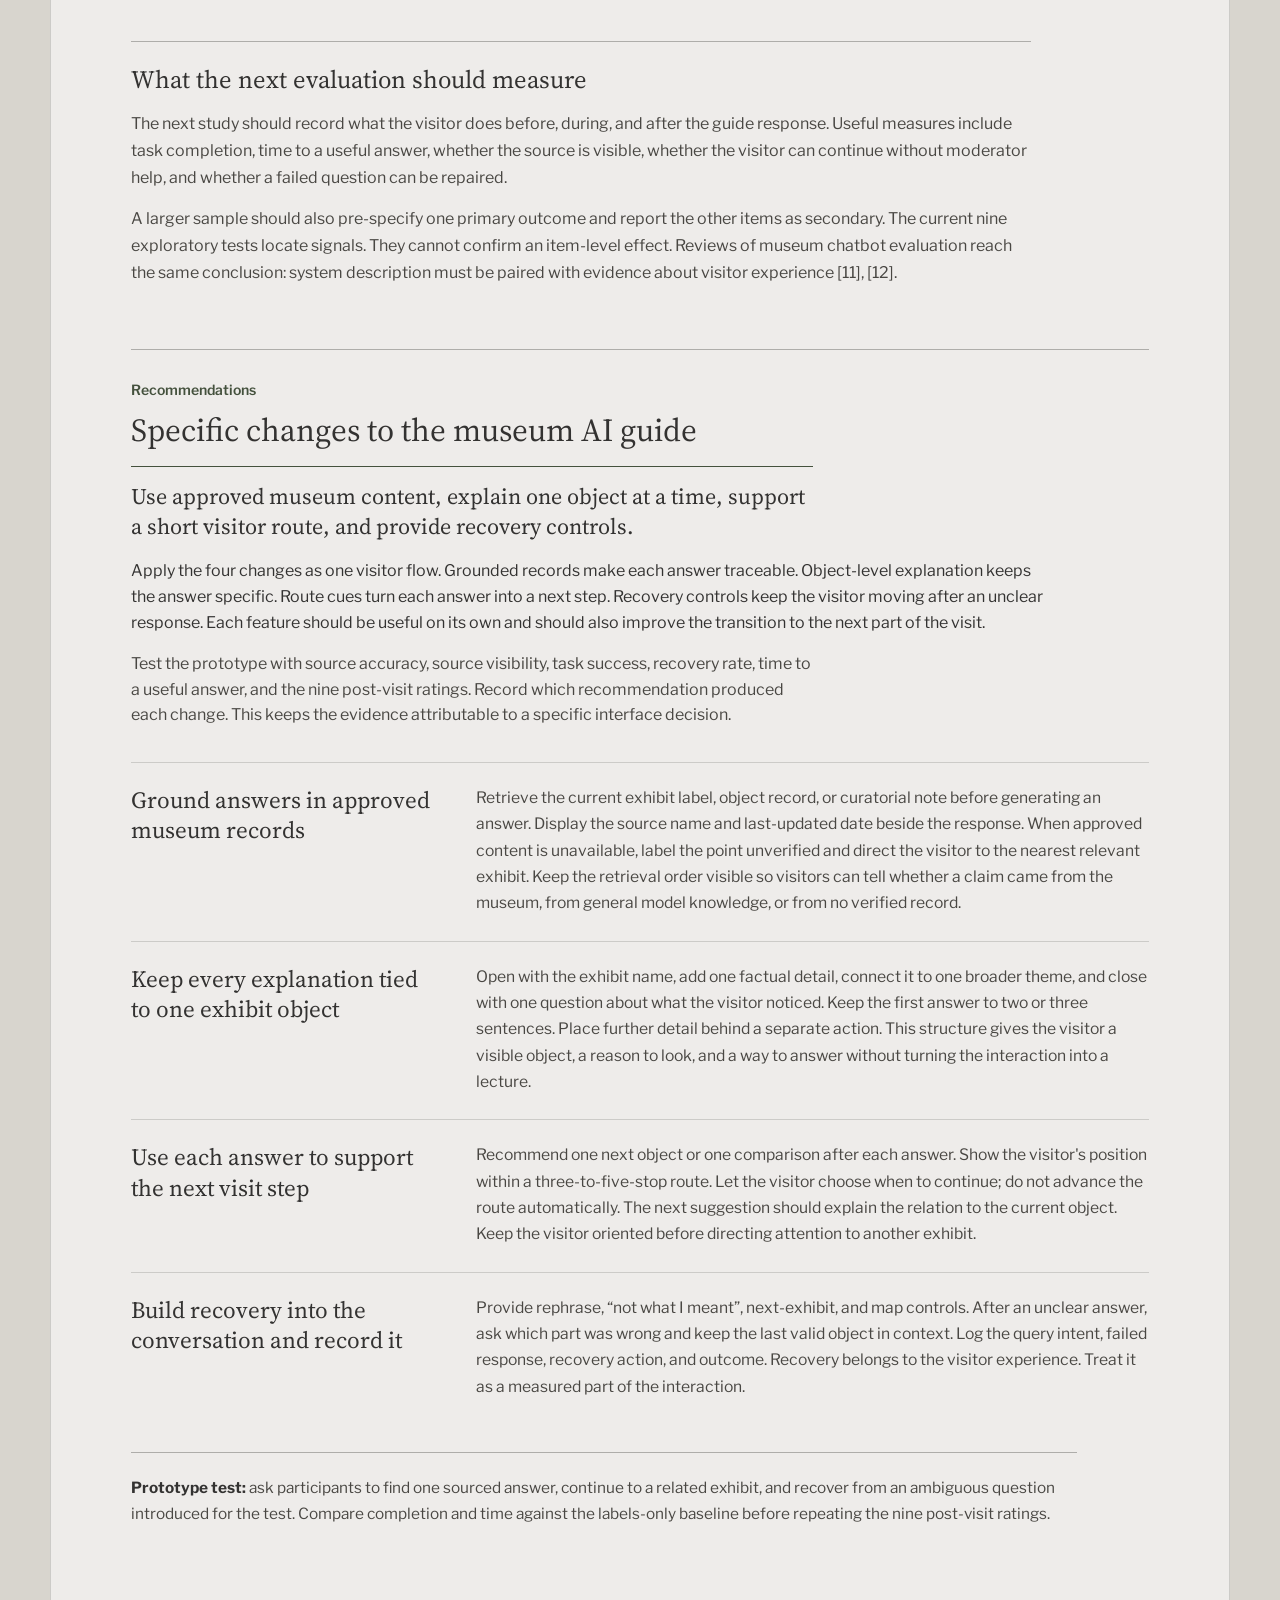
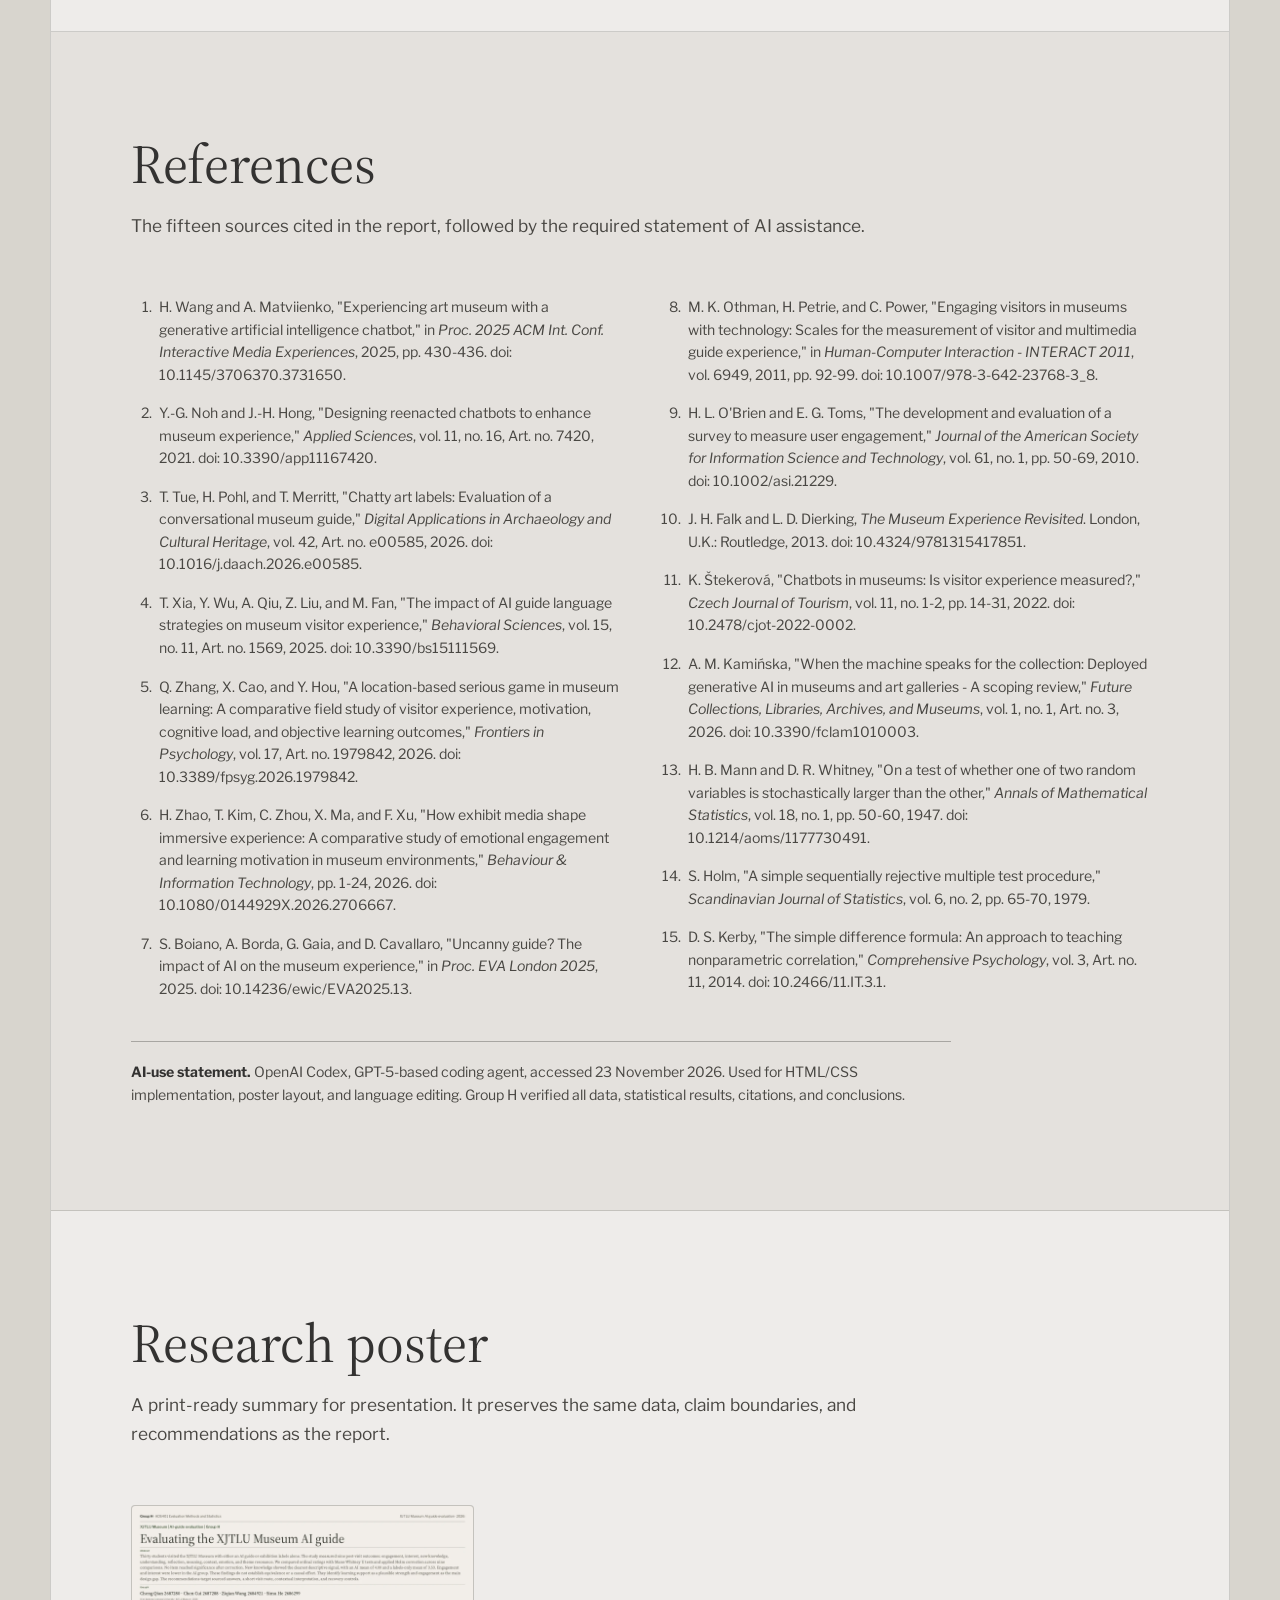
==== commit 8d777c17: "Use full references for poster citations" ====
--- a/index.html
+++ b/index.html
@@ -856,7 +856,7 @@
 
           <div class="poster-layout">
             <a class="poster-preview" href="./poster.html" aria-label="Open the interactive research poster">
-              <img src="./assets/poster-preview.webp?v=sync11" width="1400" height="1983" loading="lazy" alt="Preview of the ADS401 Group H research poster" />
+              <img src="./assets/poster-preview.webp?v=sync12" width="1400" height="1983" loading="lazy" alt="Preview of the ADS401 Group H research poster" />
             </a>
             <div class="poster-copy">
               <p class="small-label">A1 portrait format</p>
@@ -868,7 +868,7 @@
               </p>
               <div class="poster-actions">
                 <a class="button" href="./poster.html">Open poster</a>
-                <a class="text-link" href="./ADS401_GroupH_Poster.pdf?v=sync11">Download A1 PDF</a>
+                <a class="text-link" href="./ADS401_GroupH_Poster.pdf?v=sync12">Download A1 PDF</a>
               </div>
             </div>
           </div>
@@ -1009,7 +1009,7 @@
               <a href="./ADS401_GroupH_Q7-Q15_results_01.csv">Result table</a>
               <a href="./ADS401_GroupH_questionnaire_analysis_01.sps">Analysis syntax</a>
               <a href="./ADS401_GroupH_Presentation3Slides.pdf">Presentation 3</a>
-              <a href="./ADS401_GroupH_Poster.pdf?v=sync11">A1 poster</a>
+              <a href="./ADS401_GroupH_Poster.pdf?v=sync12">A1 poster</a>
             </div>
           </div>
           <div class="footer-lead">
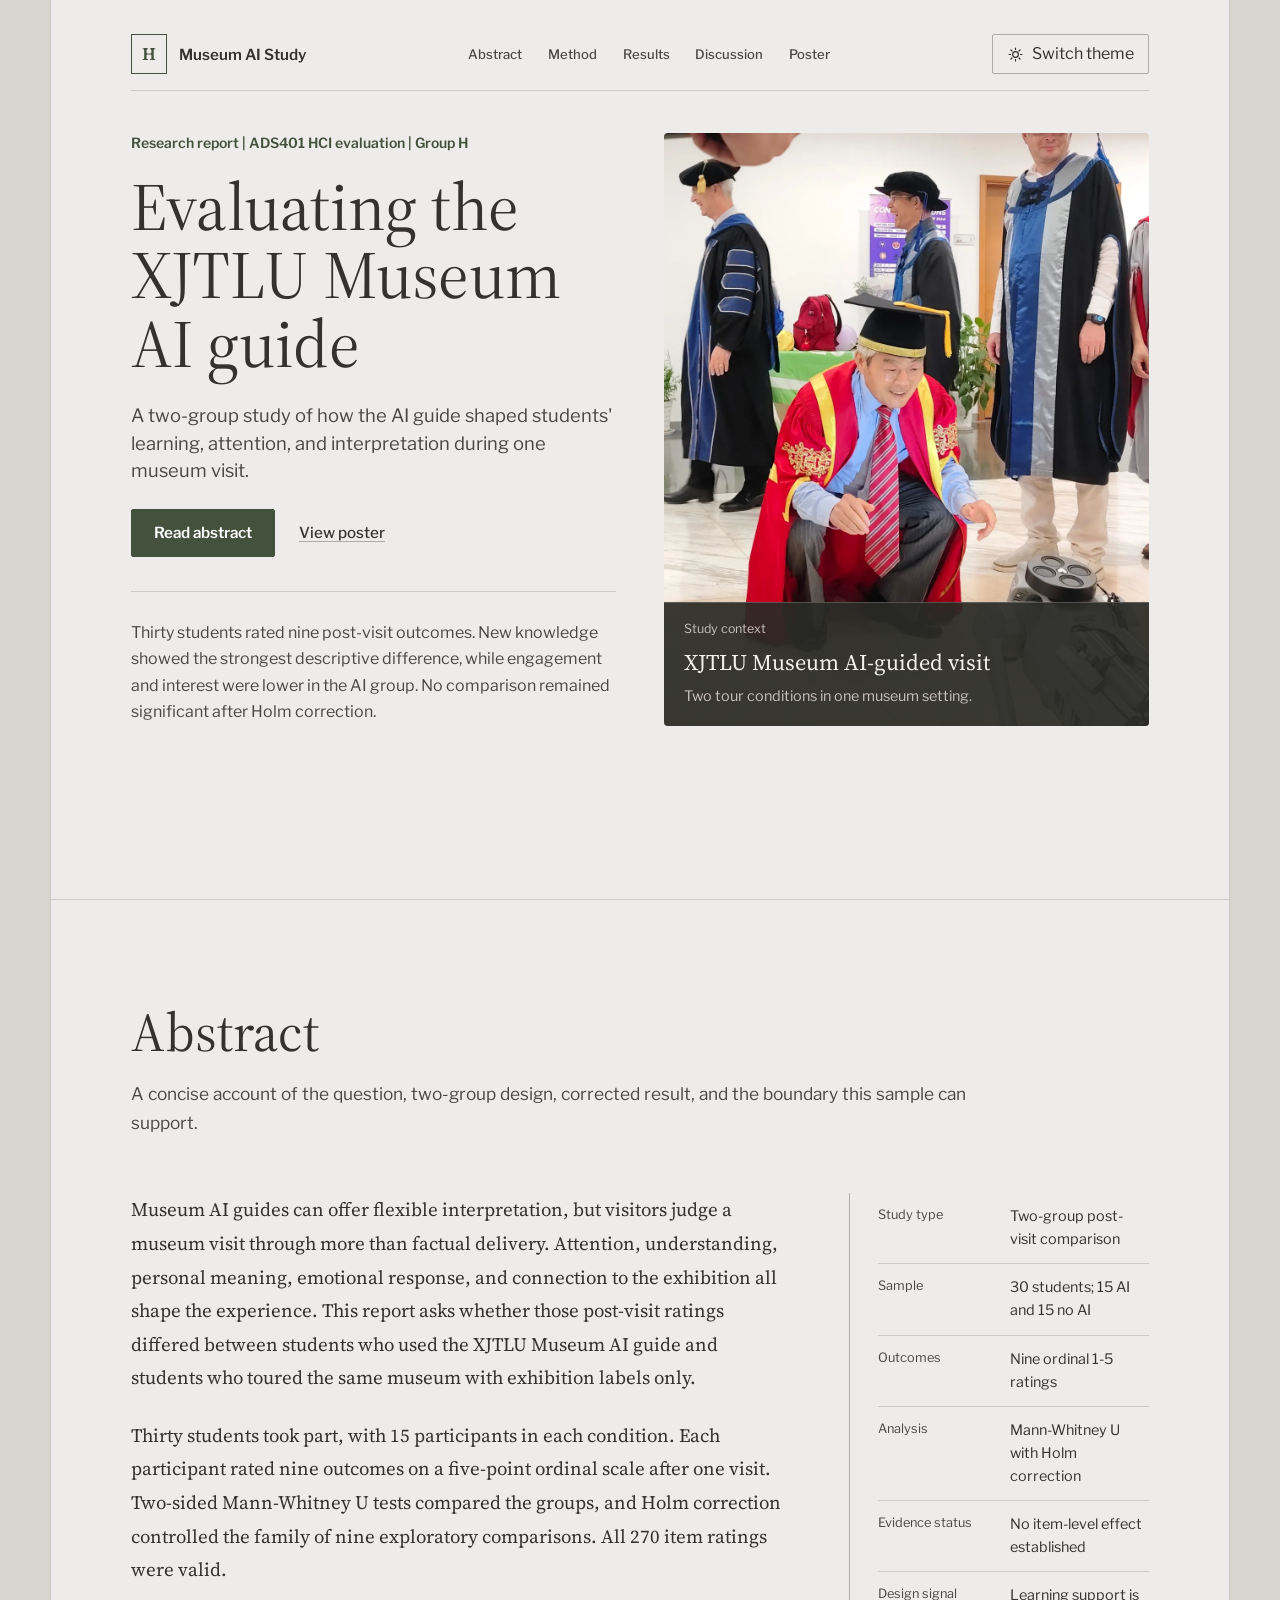
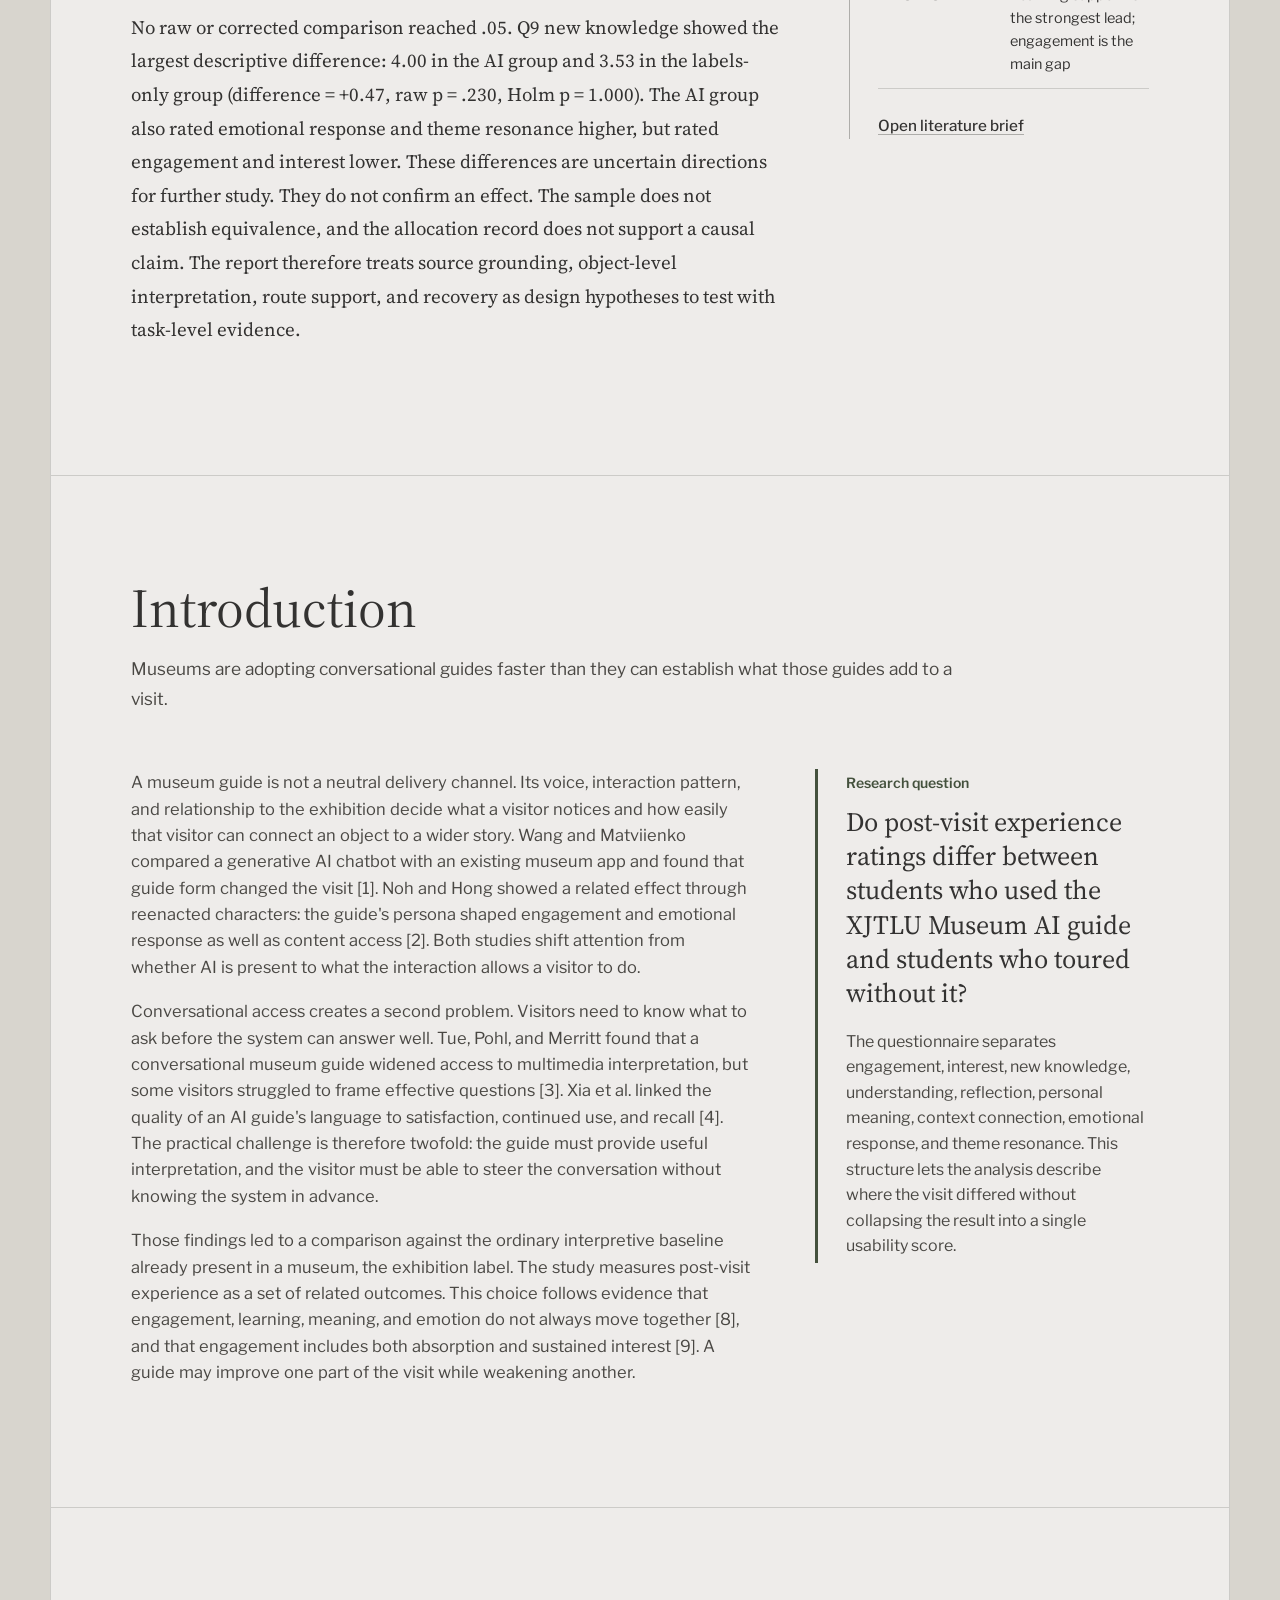
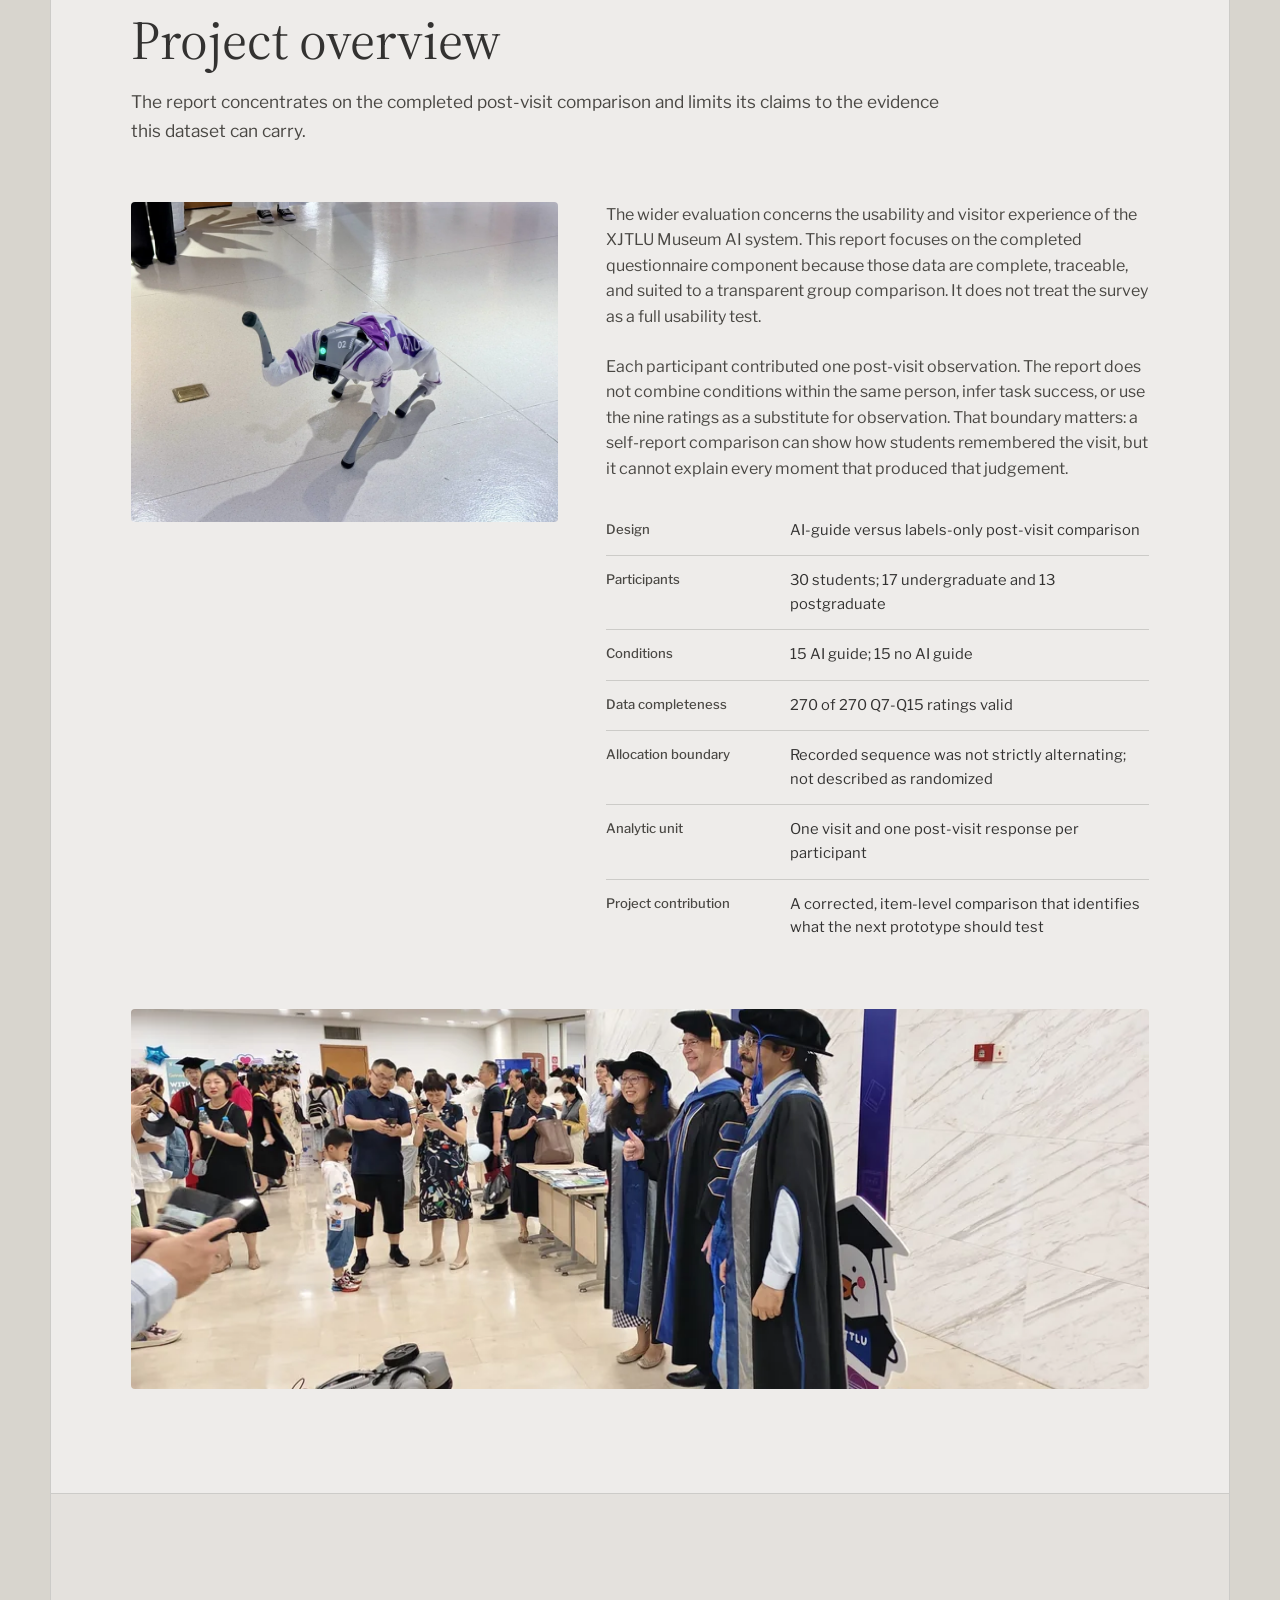
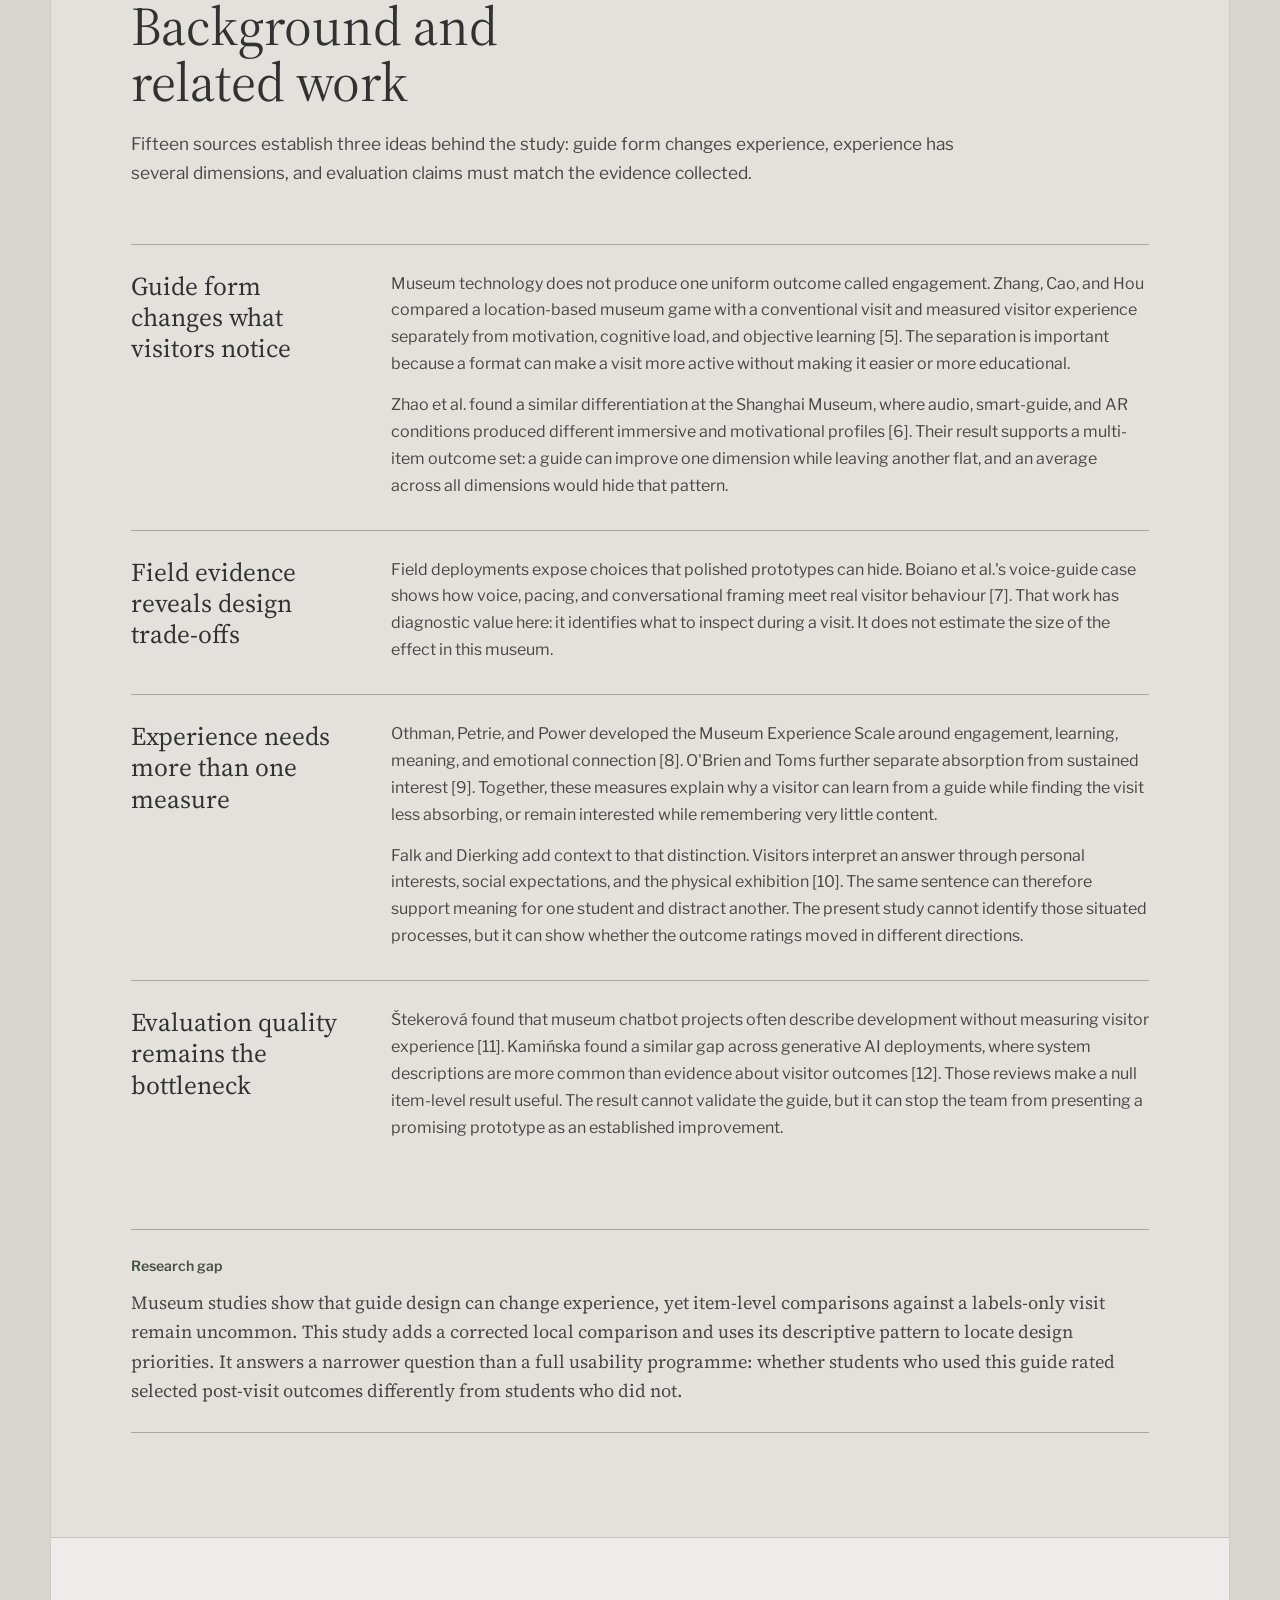
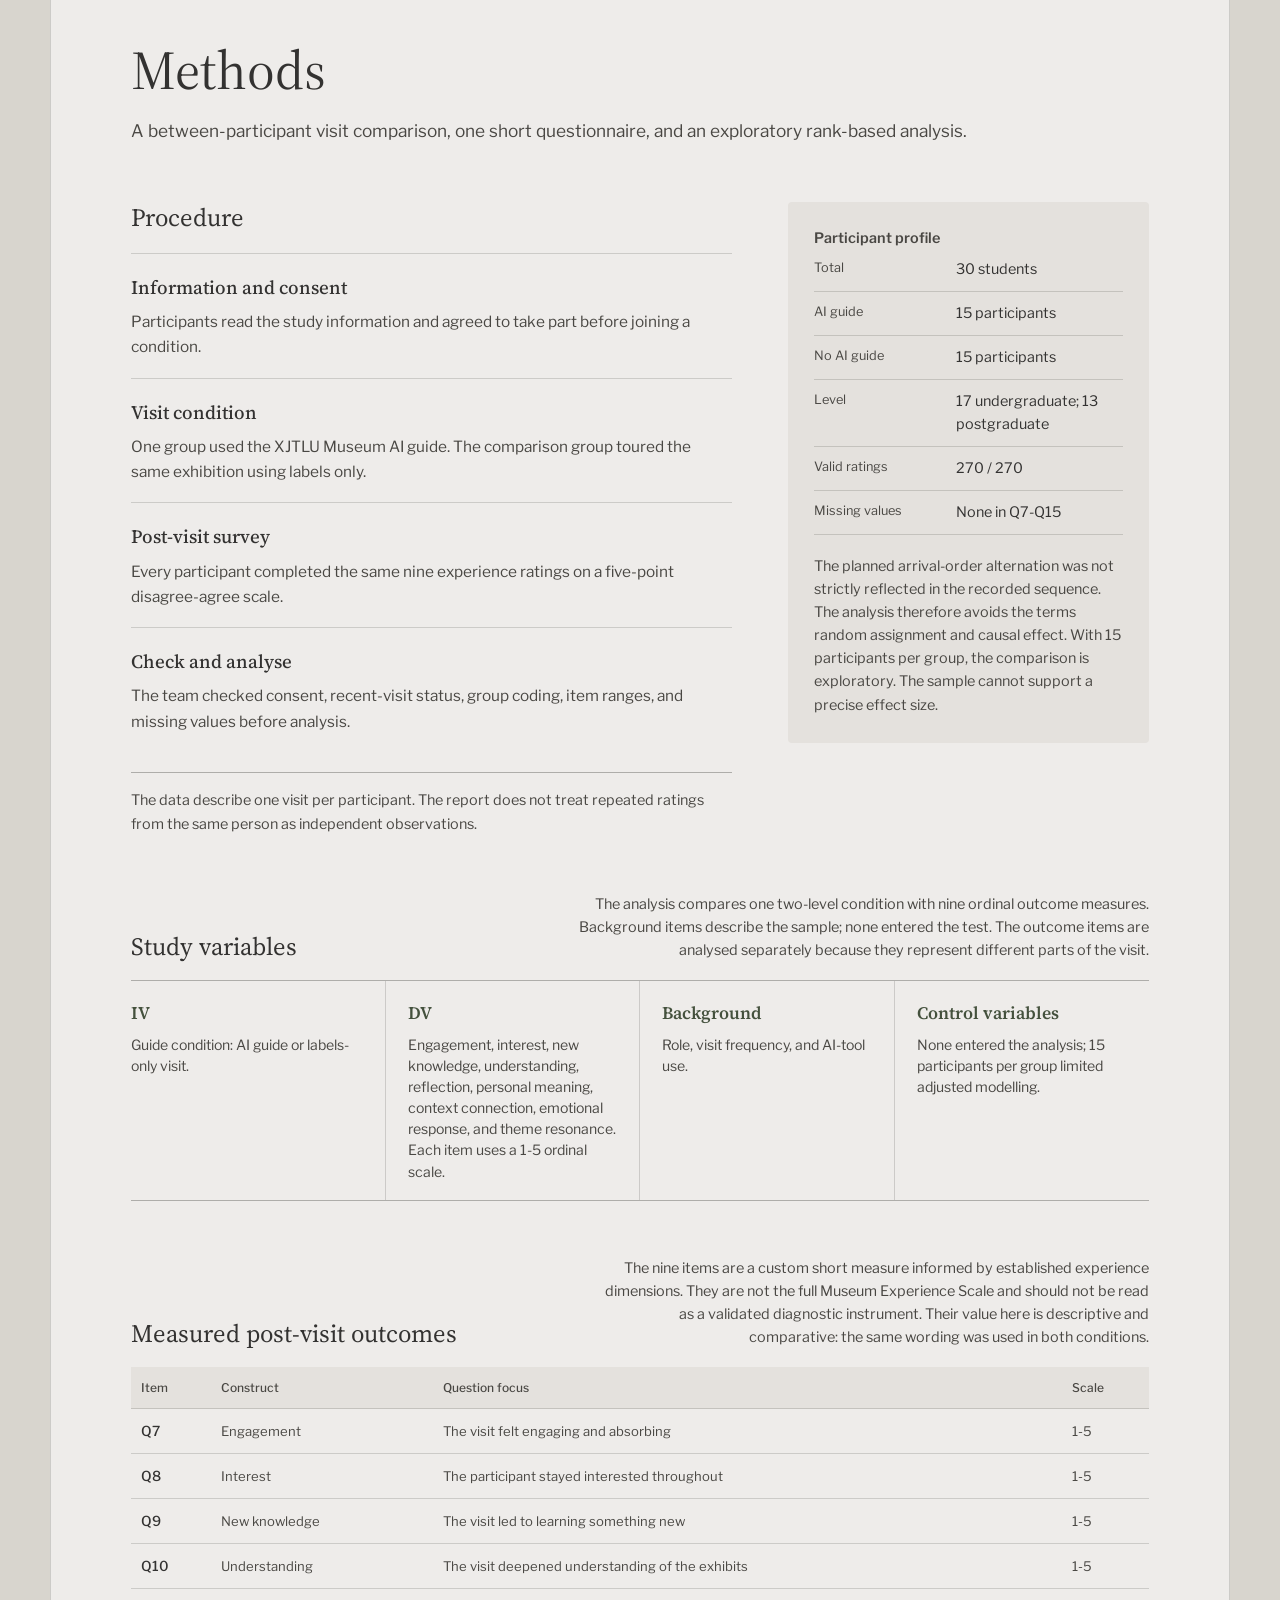
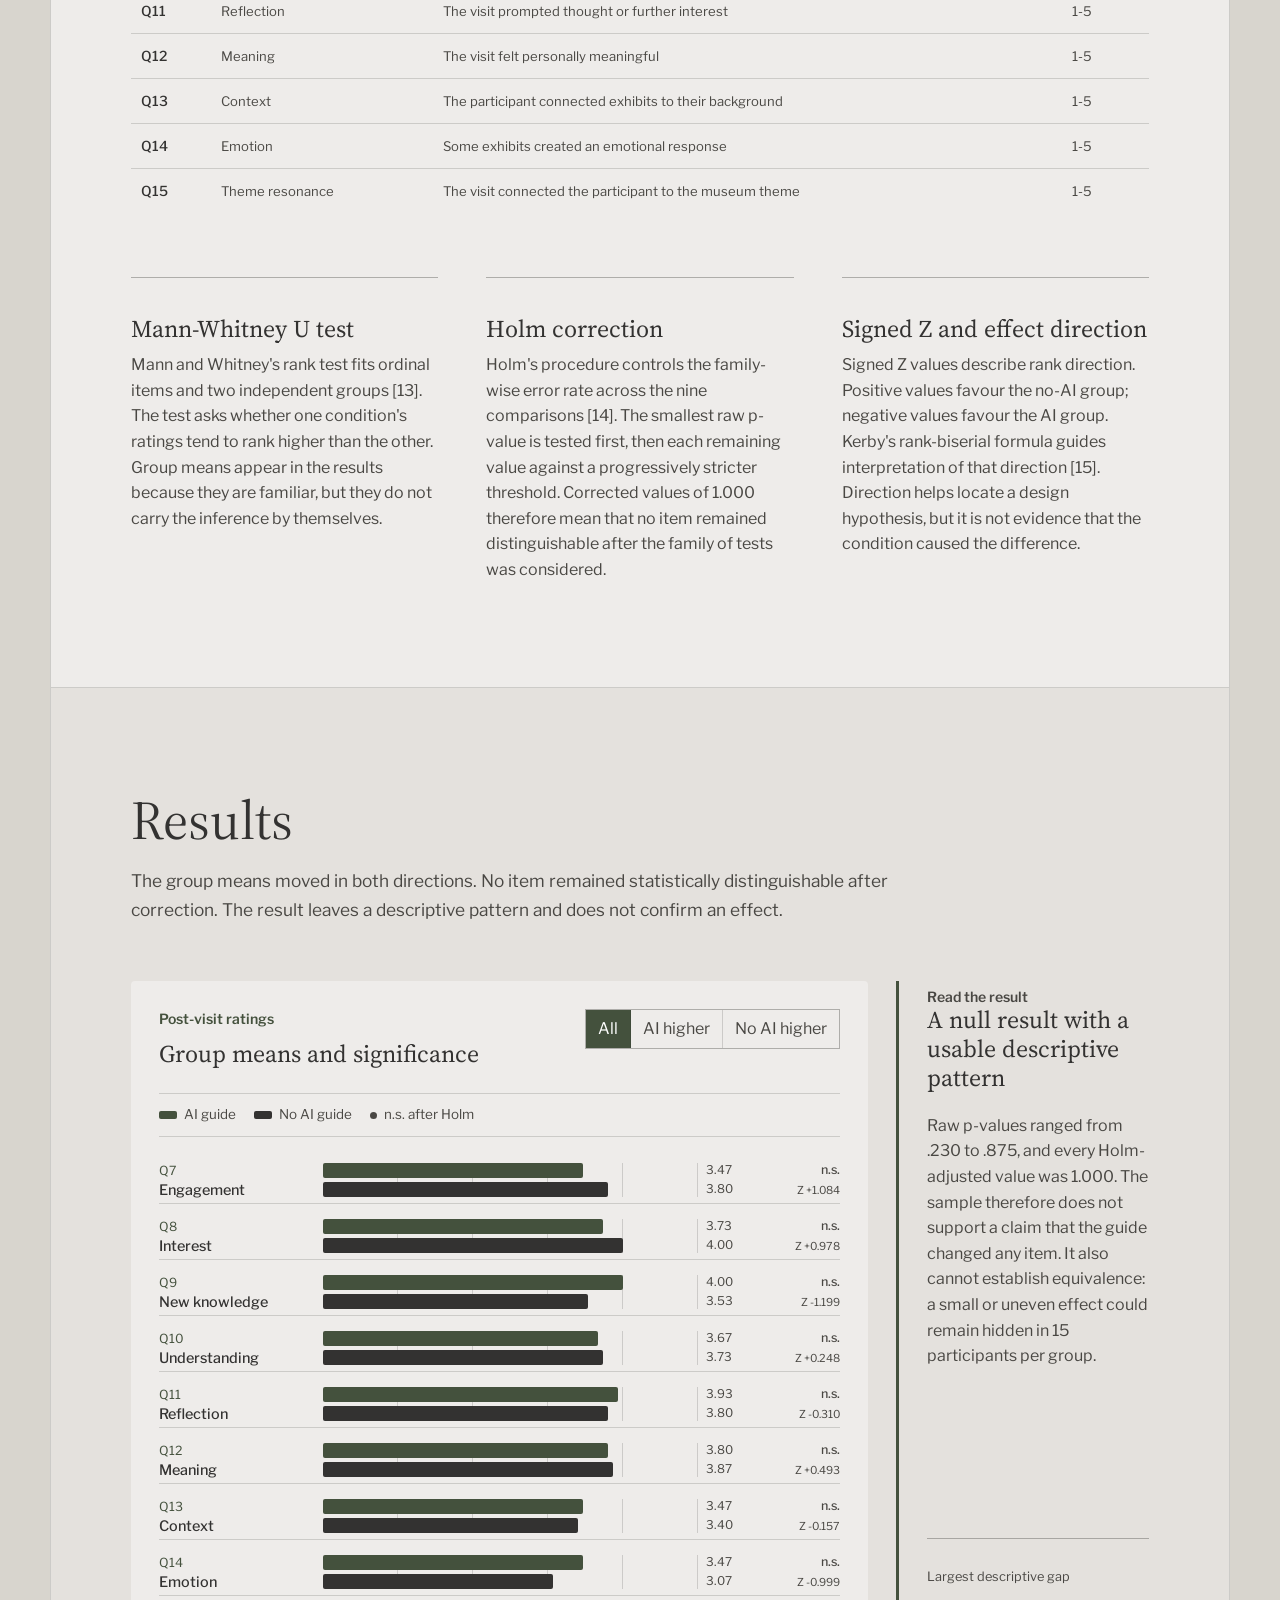
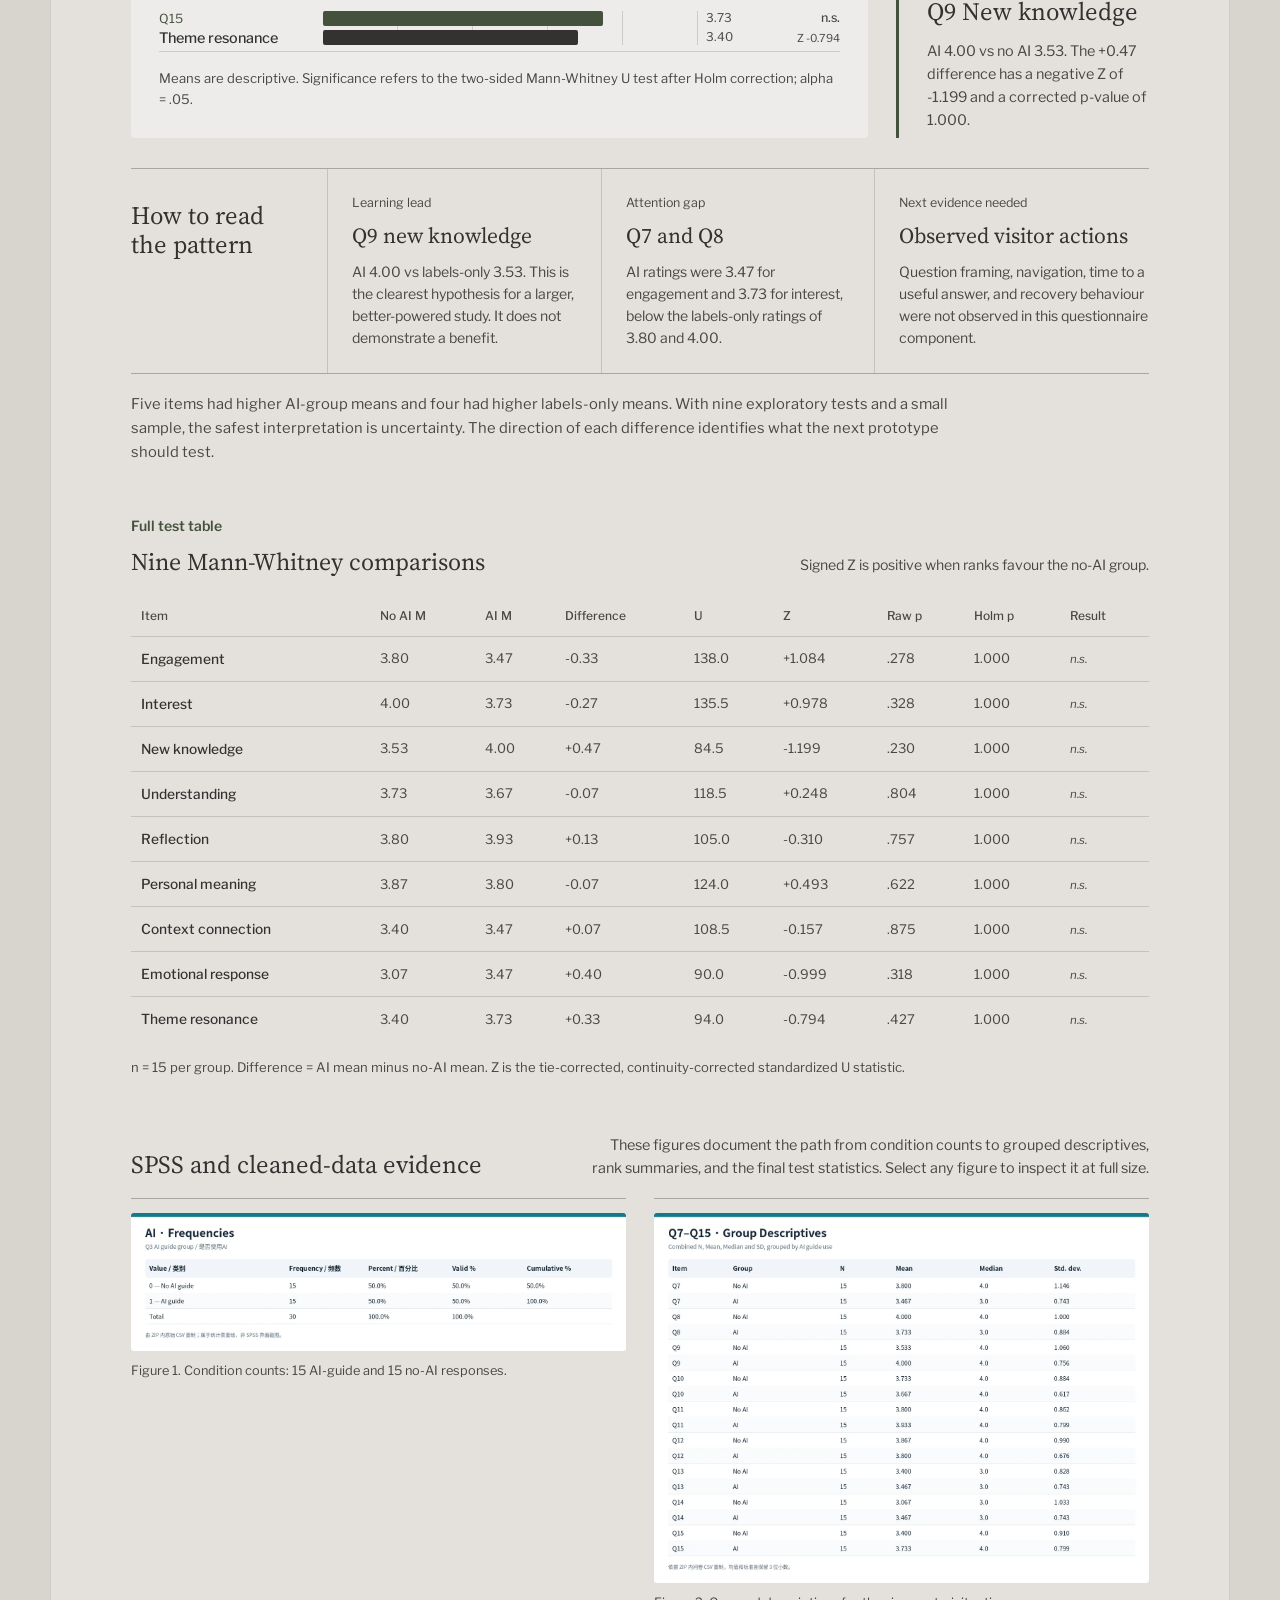
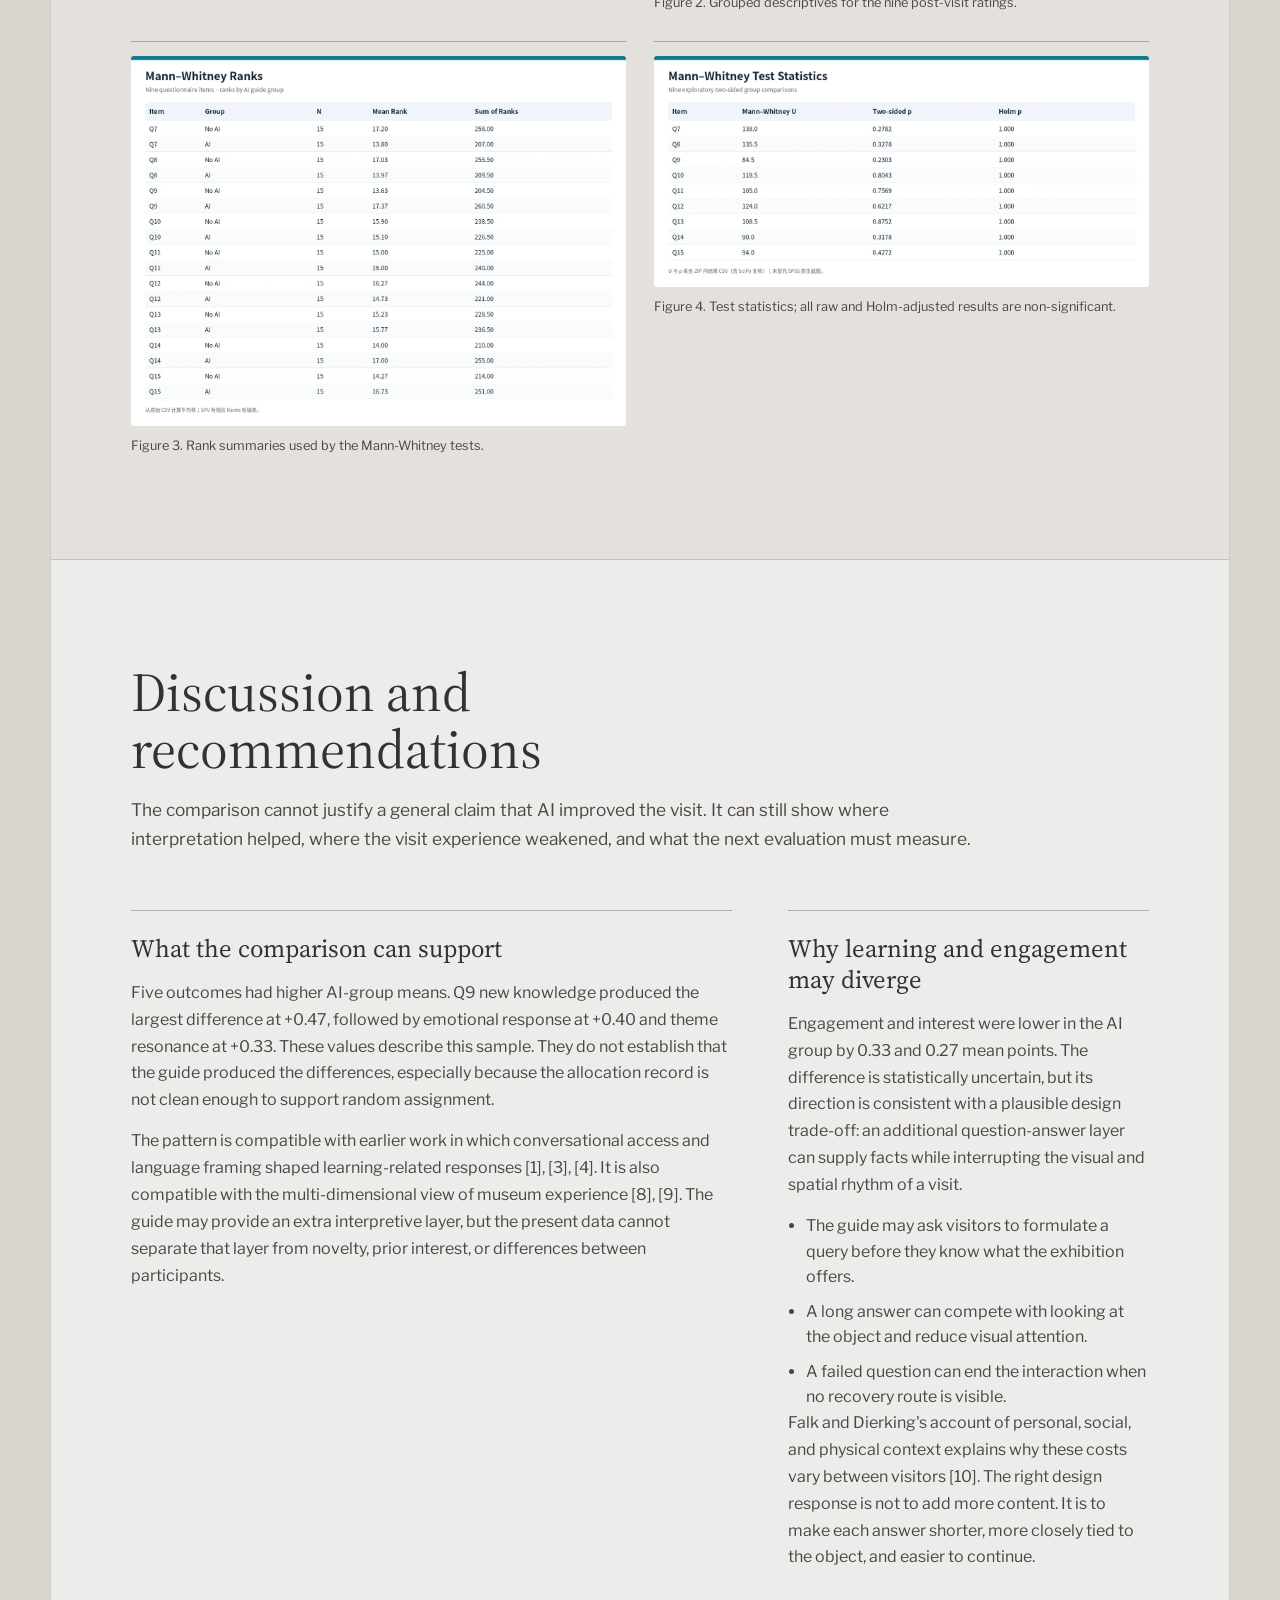
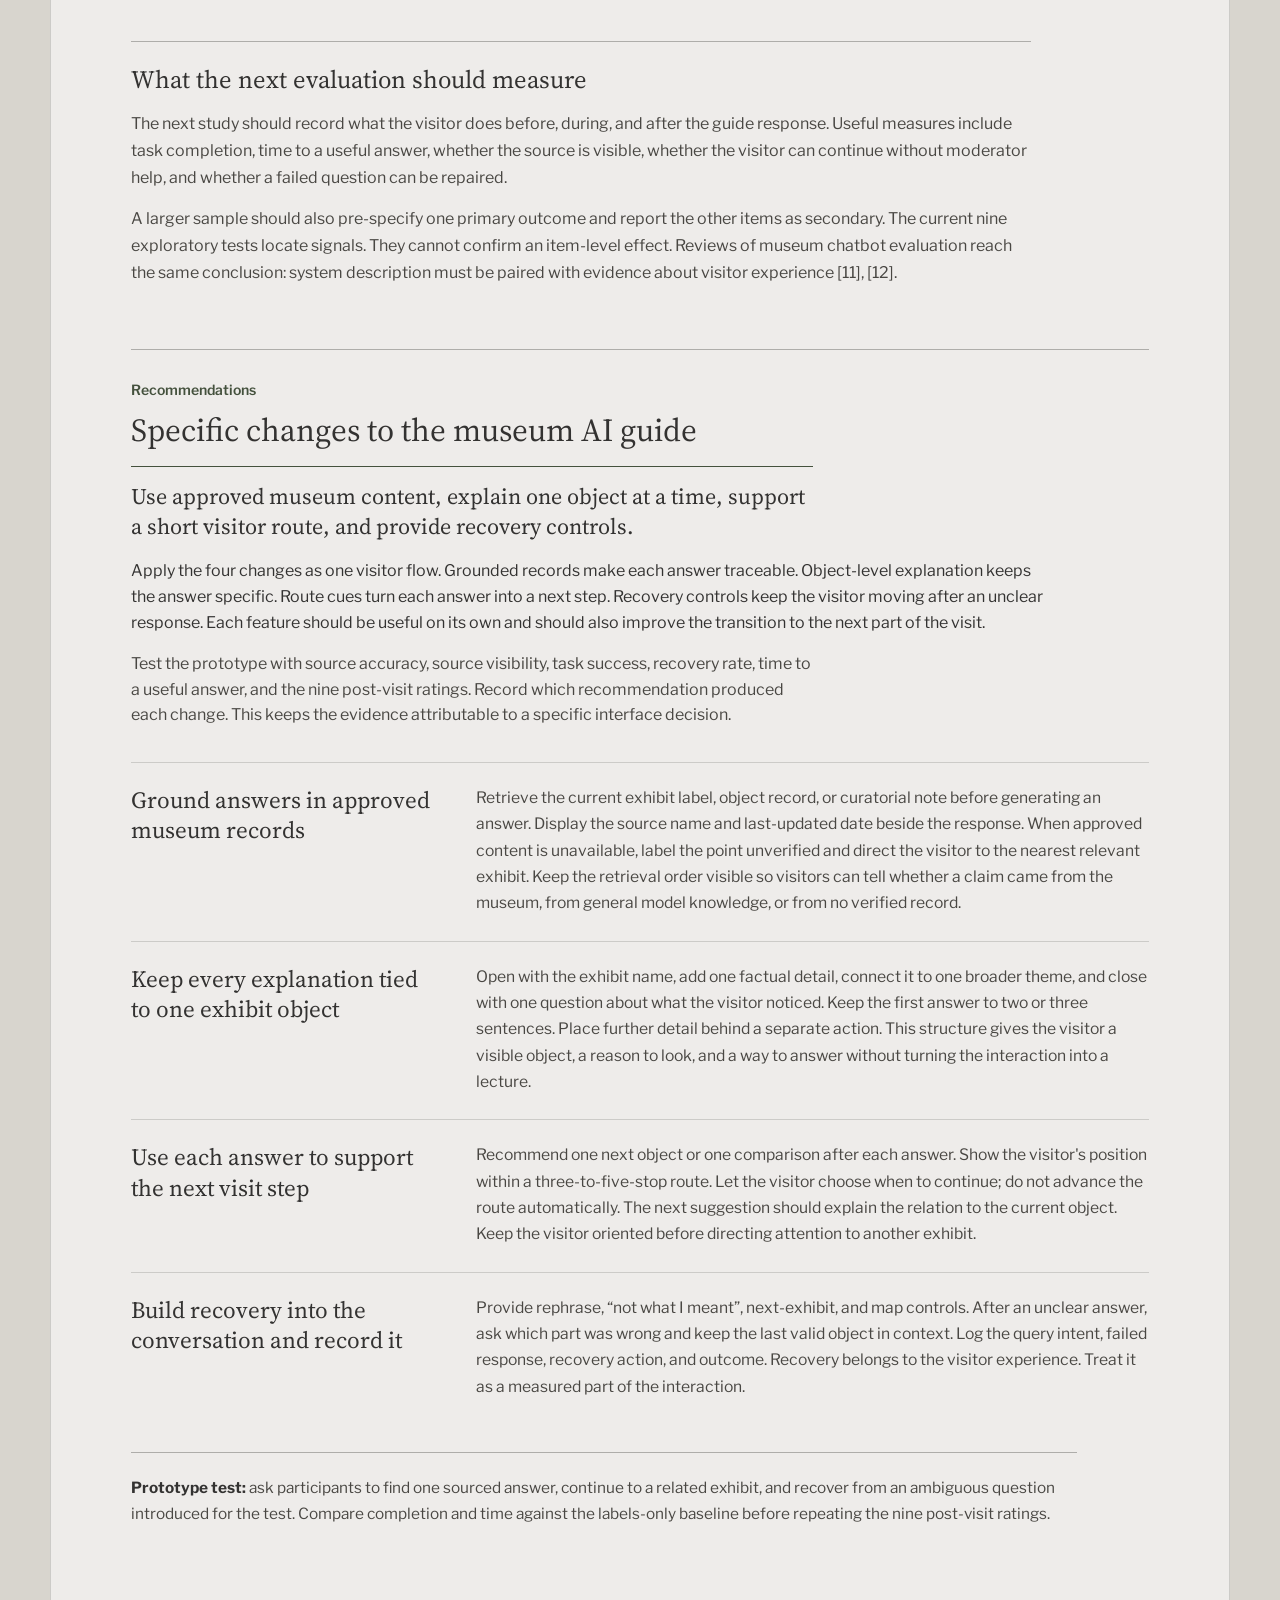
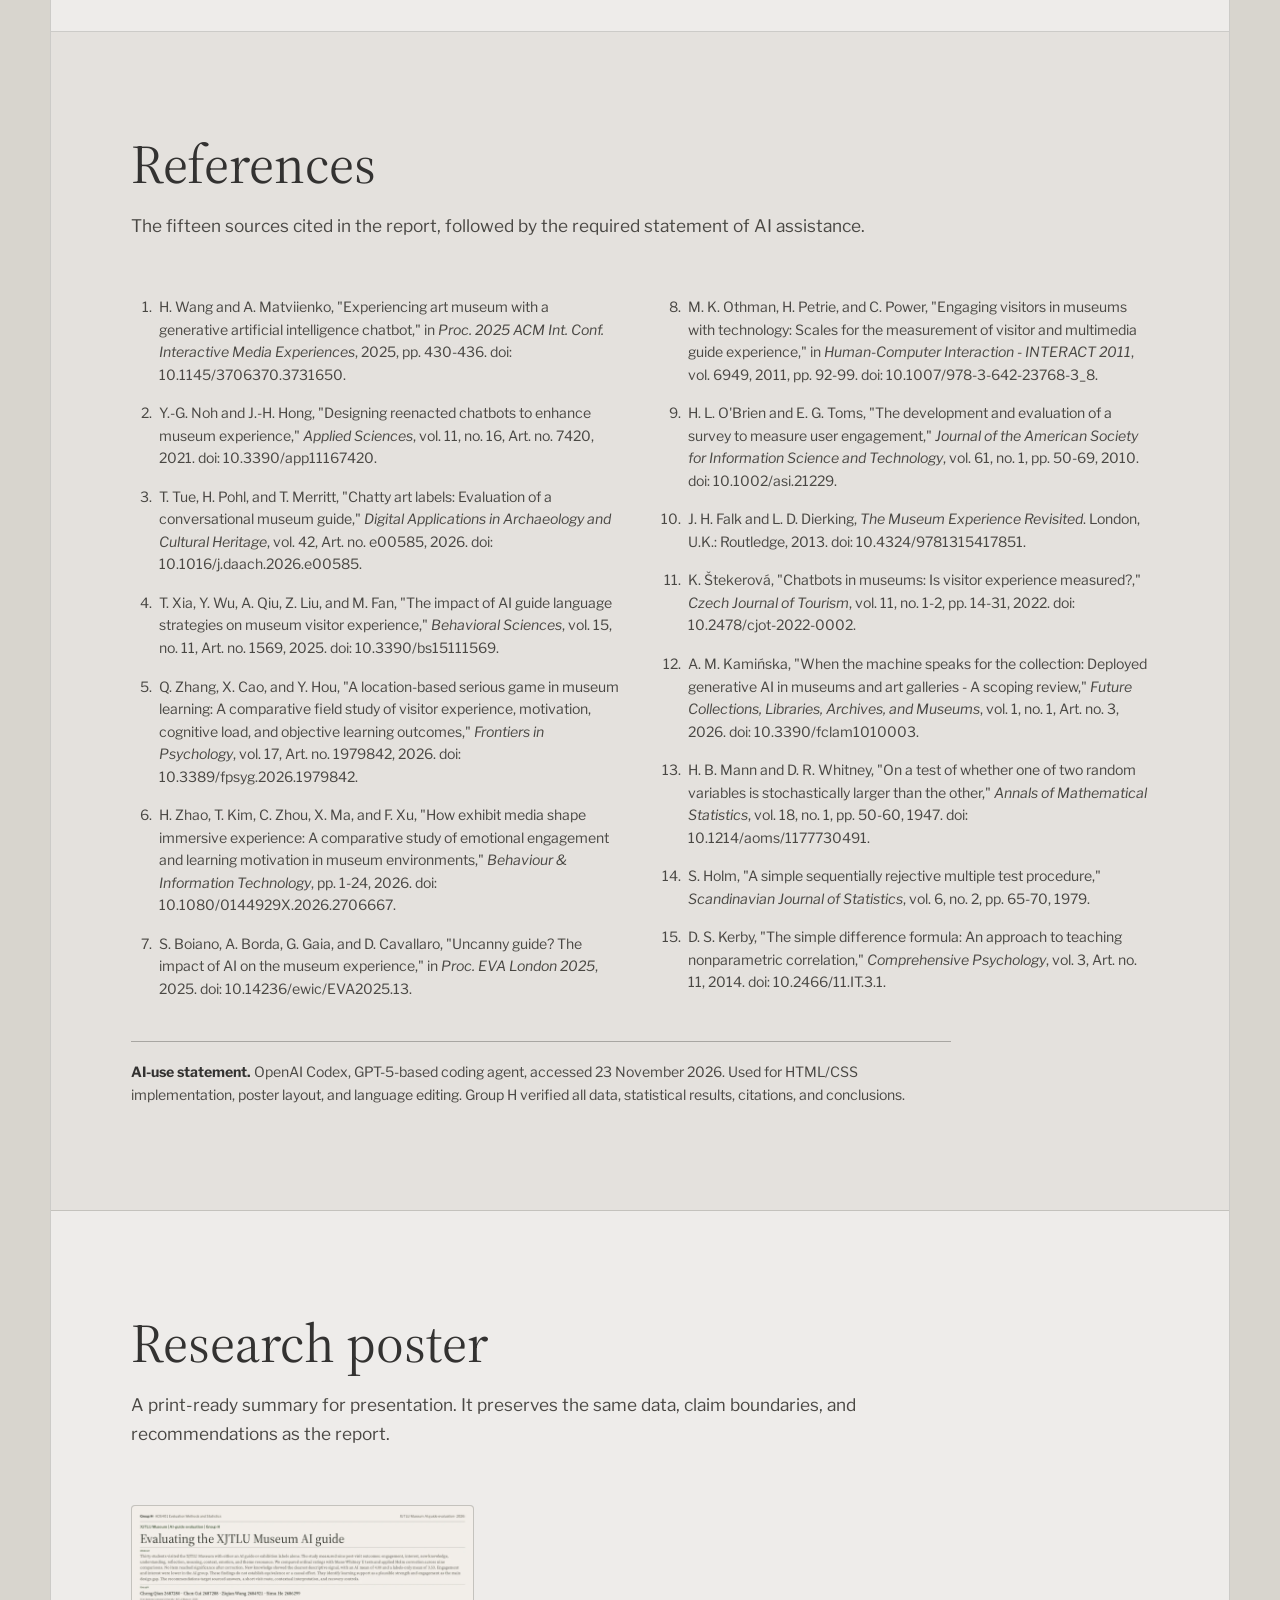
==== commit 11be37a4: "Add complete Kerby citation to poster" ====
--- a/index.html
+++ b/index.html
@@ -856,7 +856,7 @@
 
           <div class="poster-layout">
             <a class="poster-preview" href="./poster.html" aria-label="Open the interactive research poster">
-              <img src="./assets/poster-preview.webp?v=sync12" width="1400" height="1983" loading="lazy" alt="Preview of the ADS401 Group H research poster" />
+              <img src="./assets/poster-preview.webp?v=sync13" width="1400" height="1983" loading="lazy" alt="Preview of the ADS401 Group H research poster" />
             </a>
             <div class="poster-copy">
               <p class="small-label">A1 portrait format</p>
@@ -868,7 +868,7 @@
               </p>
               <div class="poster-actions">
                 <a class="button" href="./poster.html">Open poster</a>
-                <a class="text-link" href="./ADS401_GroupH_Poster.pdf?v=sync12">Download A1 PDF</a>
+                <a class="text-link" href="./ADS401_GroupH_Poster.pdf?v=sync13">Download A1 PDF</a>
               </div>
             </div>
           </div>
@@ -1009,7 +1009,7 @@
               <a href="./ADS401_GroupH_Q7-Q15_results_01.csv">Result table</a>
               <a href="./ADS401_GroupH_questionnaire_analysis_01.sps">Analysis syntax</a>
               <a href="./ADS401_GroupH_Presentation3Slides.pdf">Presentation 3</a>
-              <a href="./ADS401_GroupH_Poster.pdf?v=sync12">A1 poster</a>
+              <a href="./ADS401_GroupH_Poster.pdf?v=sync13">A1 poster</a>
             </div>
           </div>
           <div class="footer-lead">
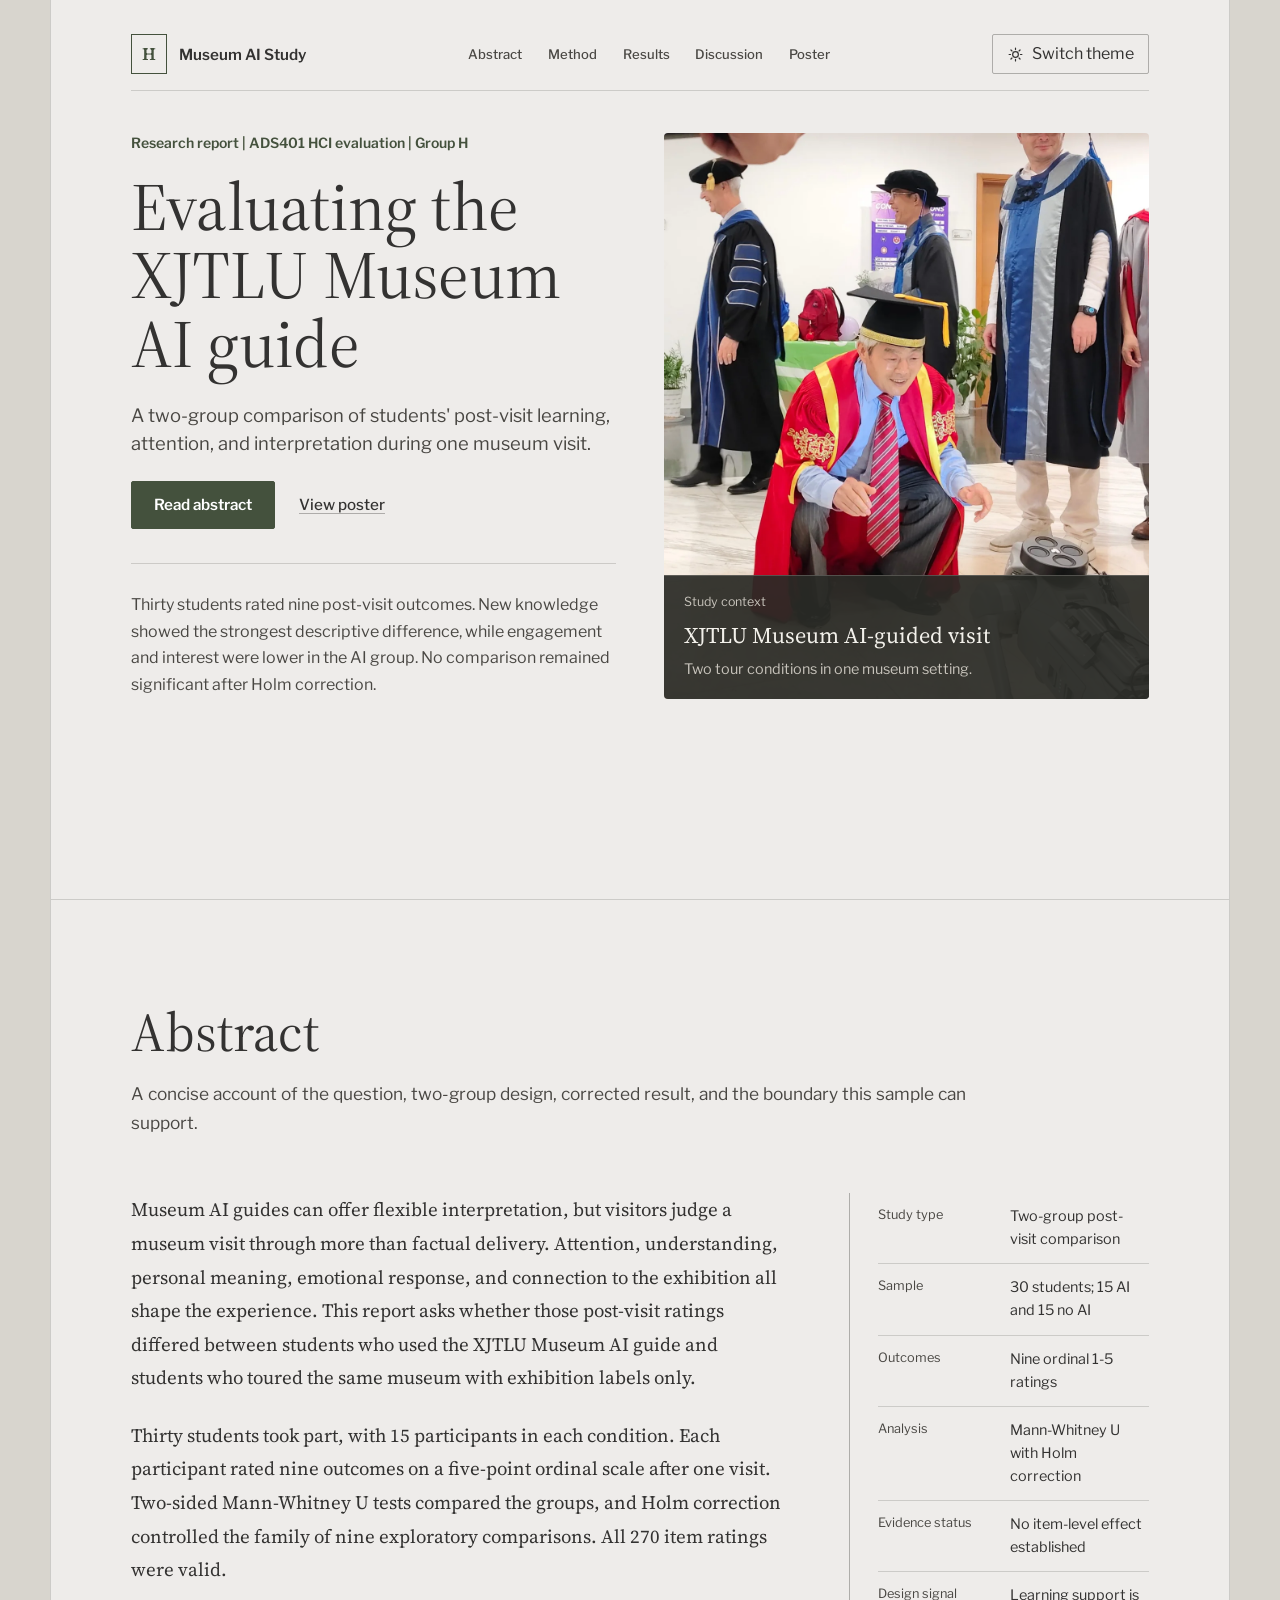
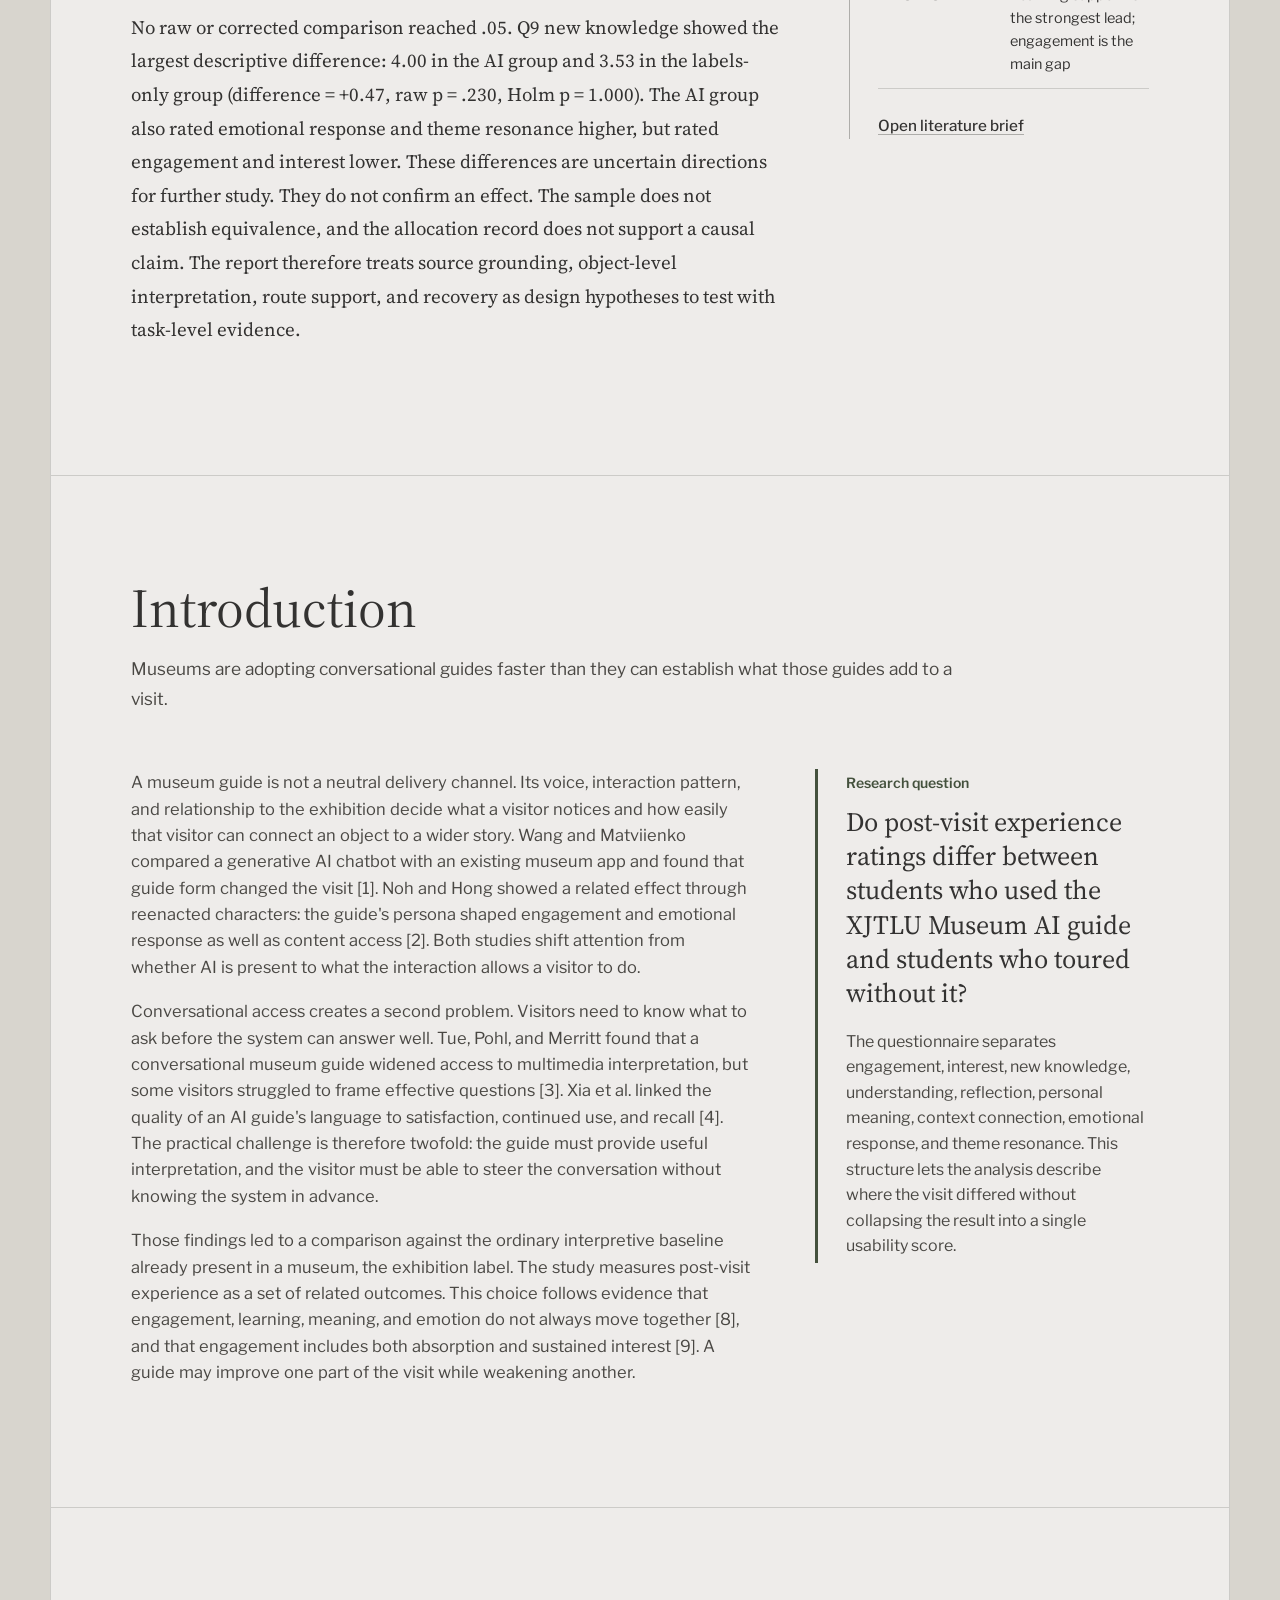
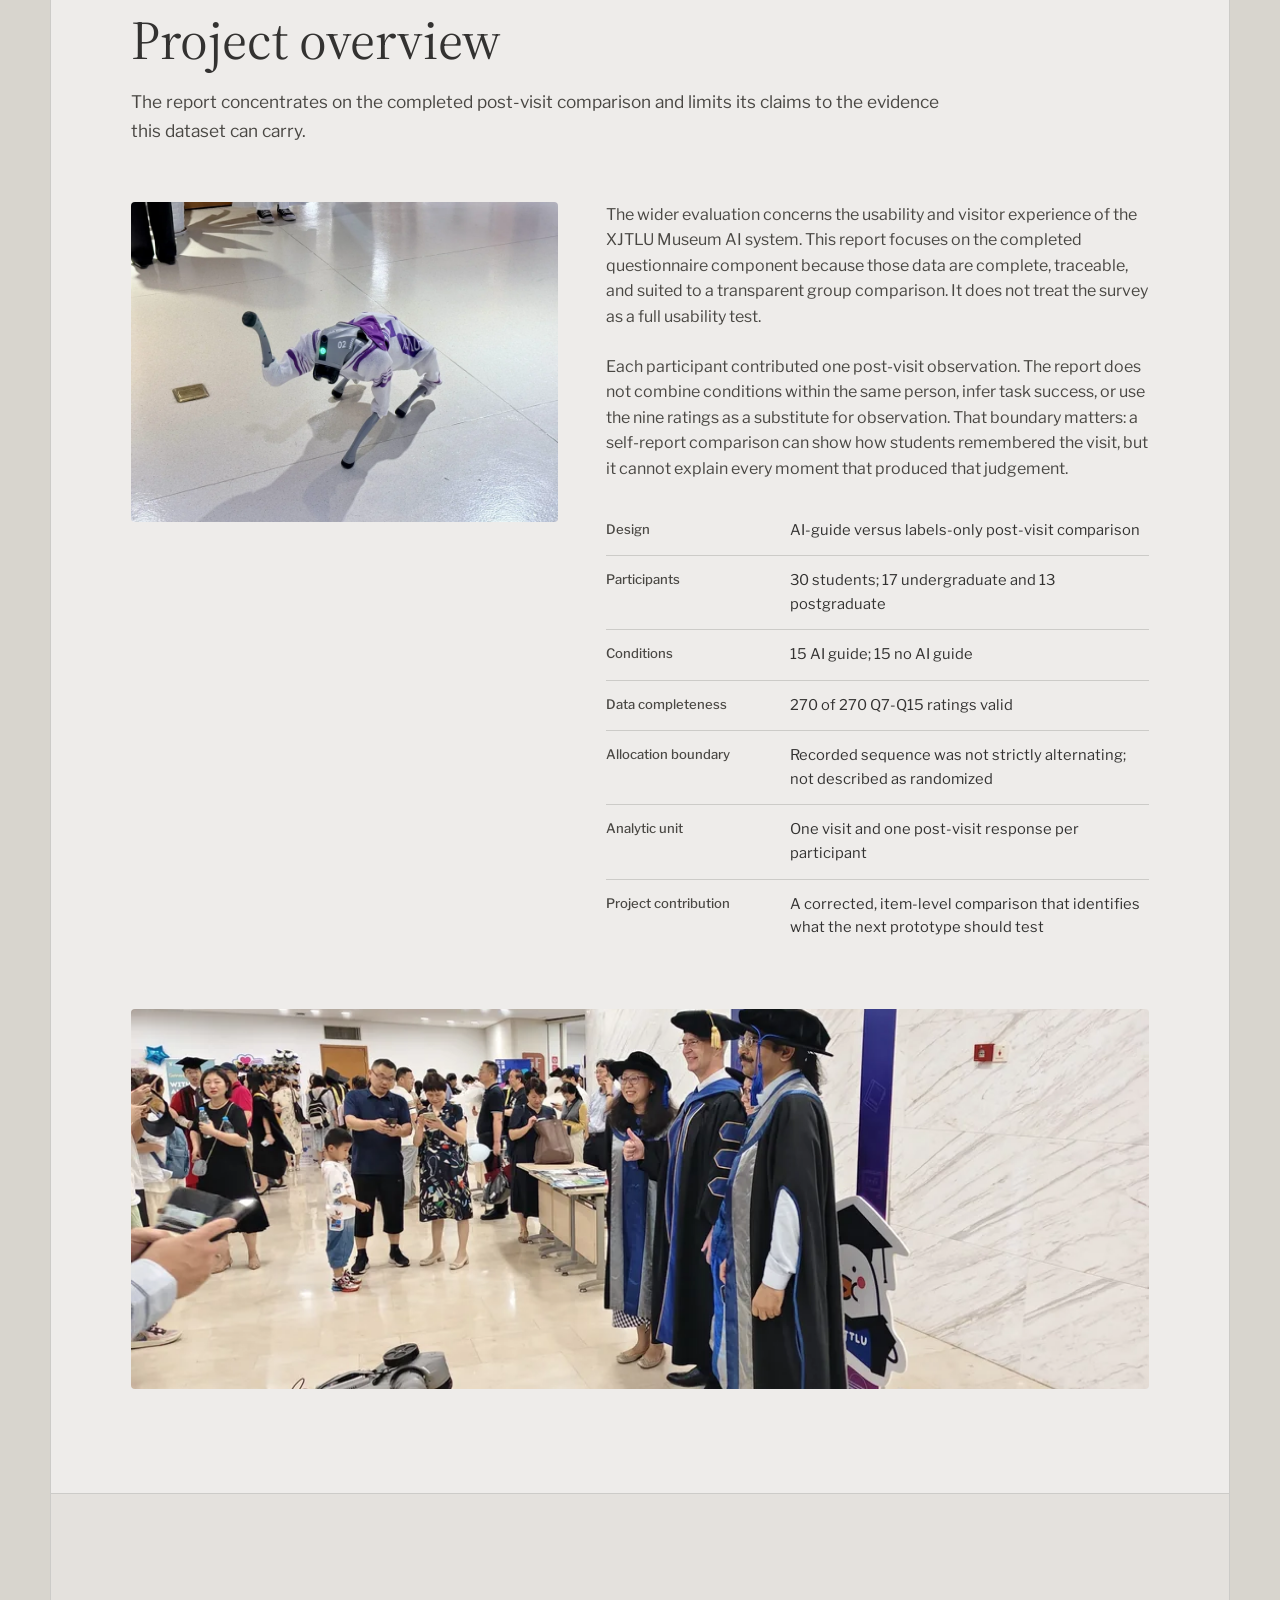
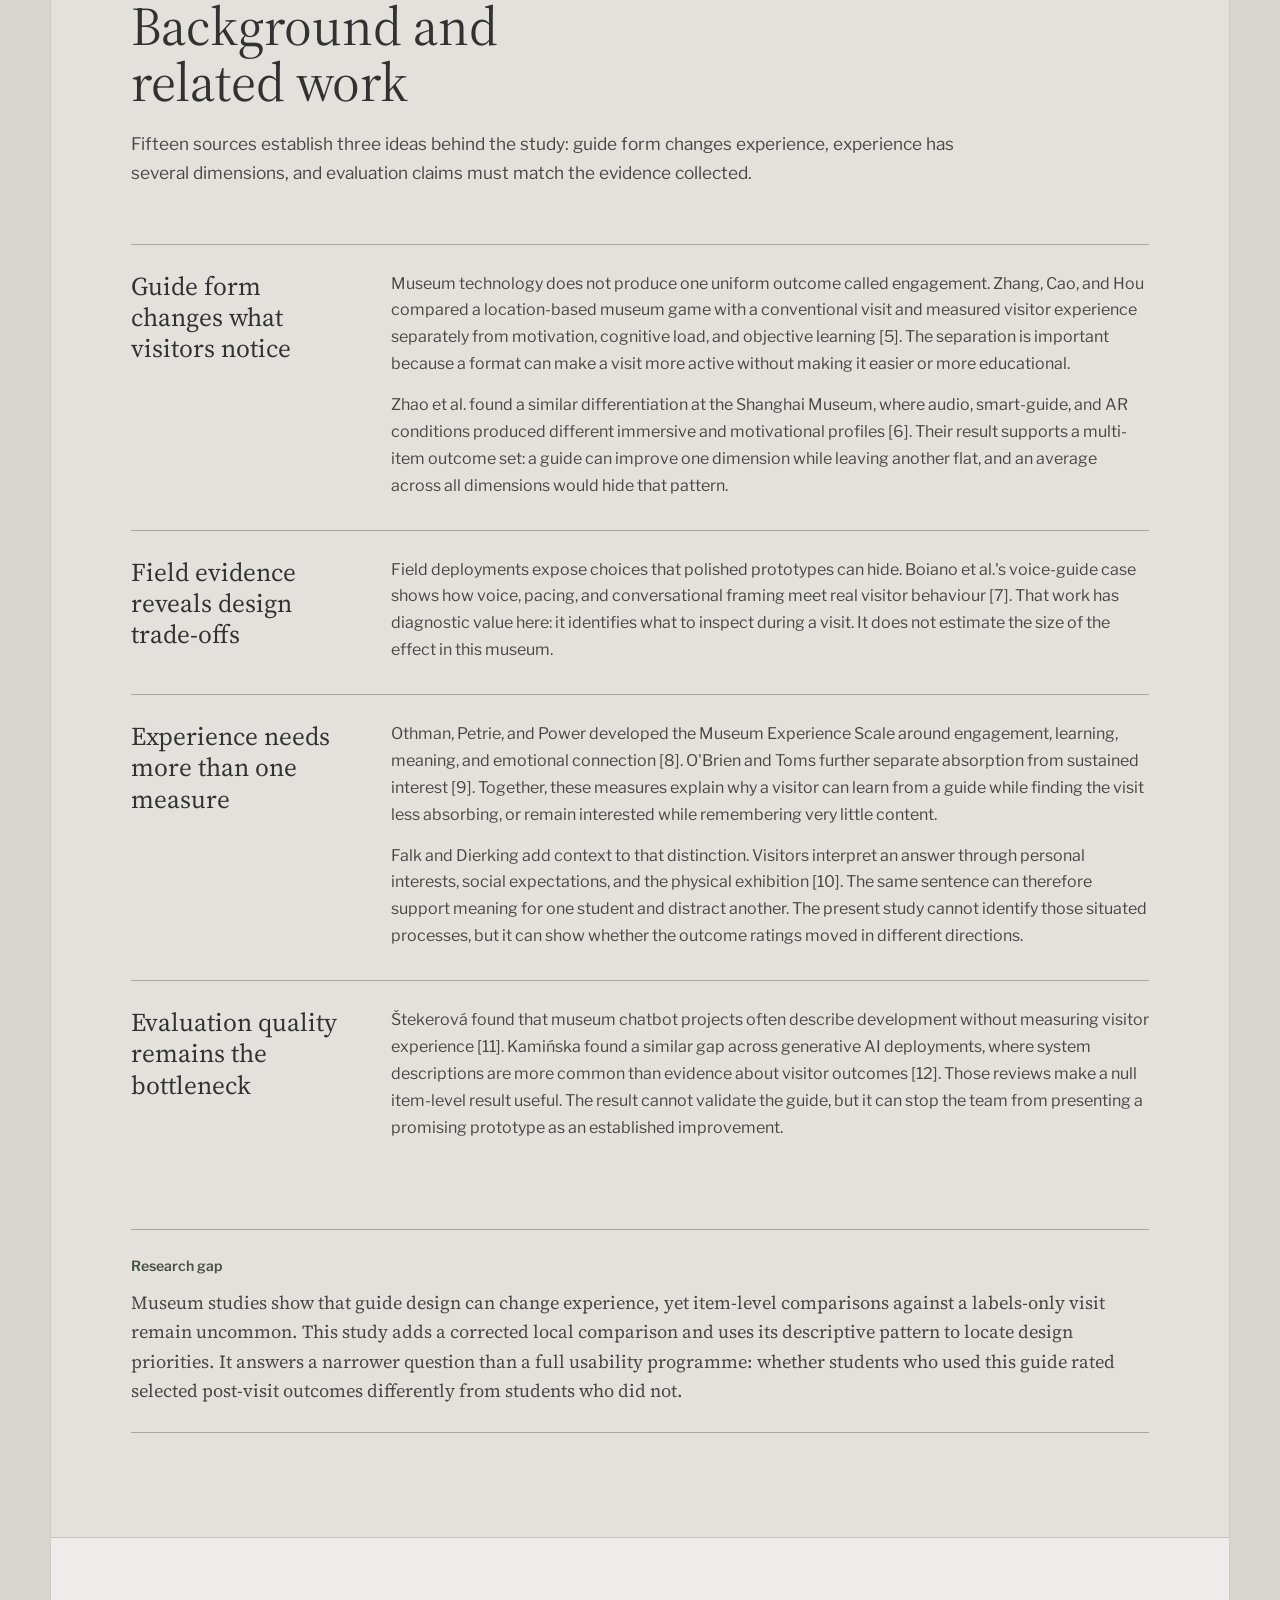
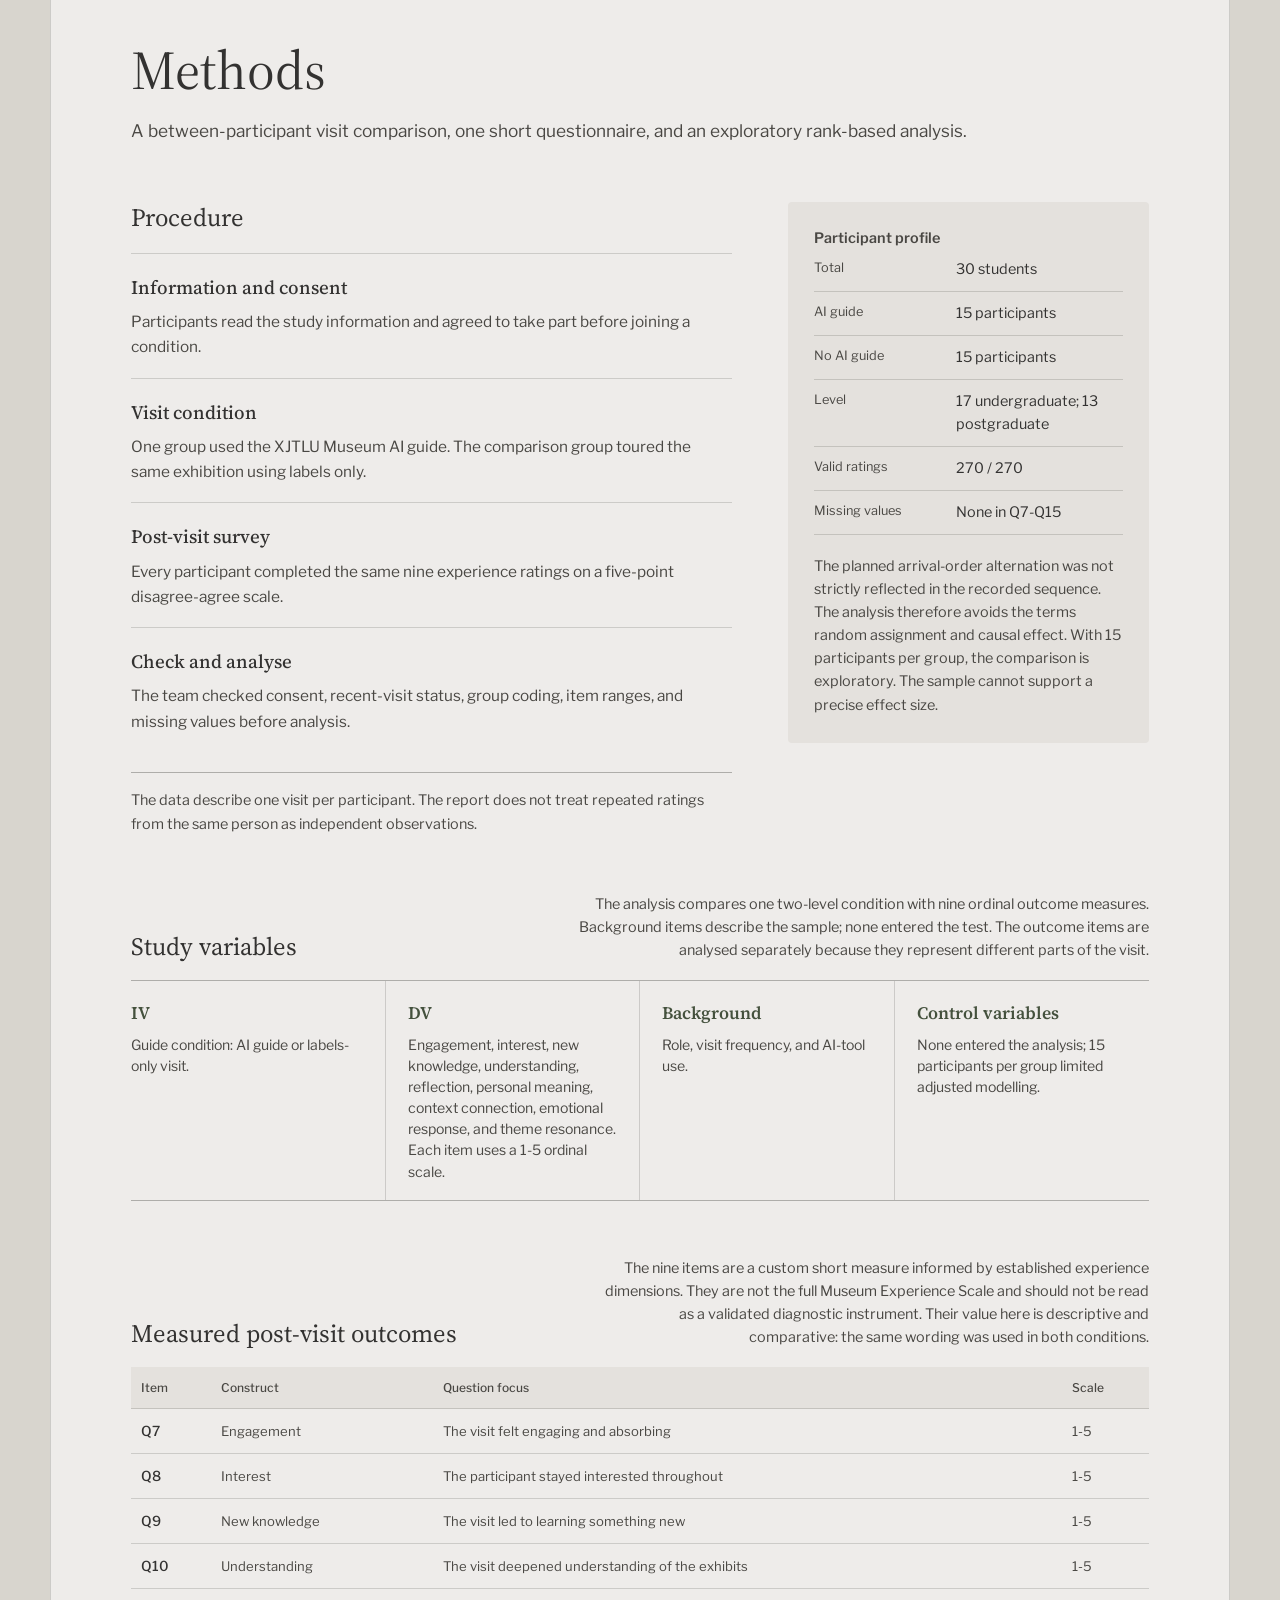
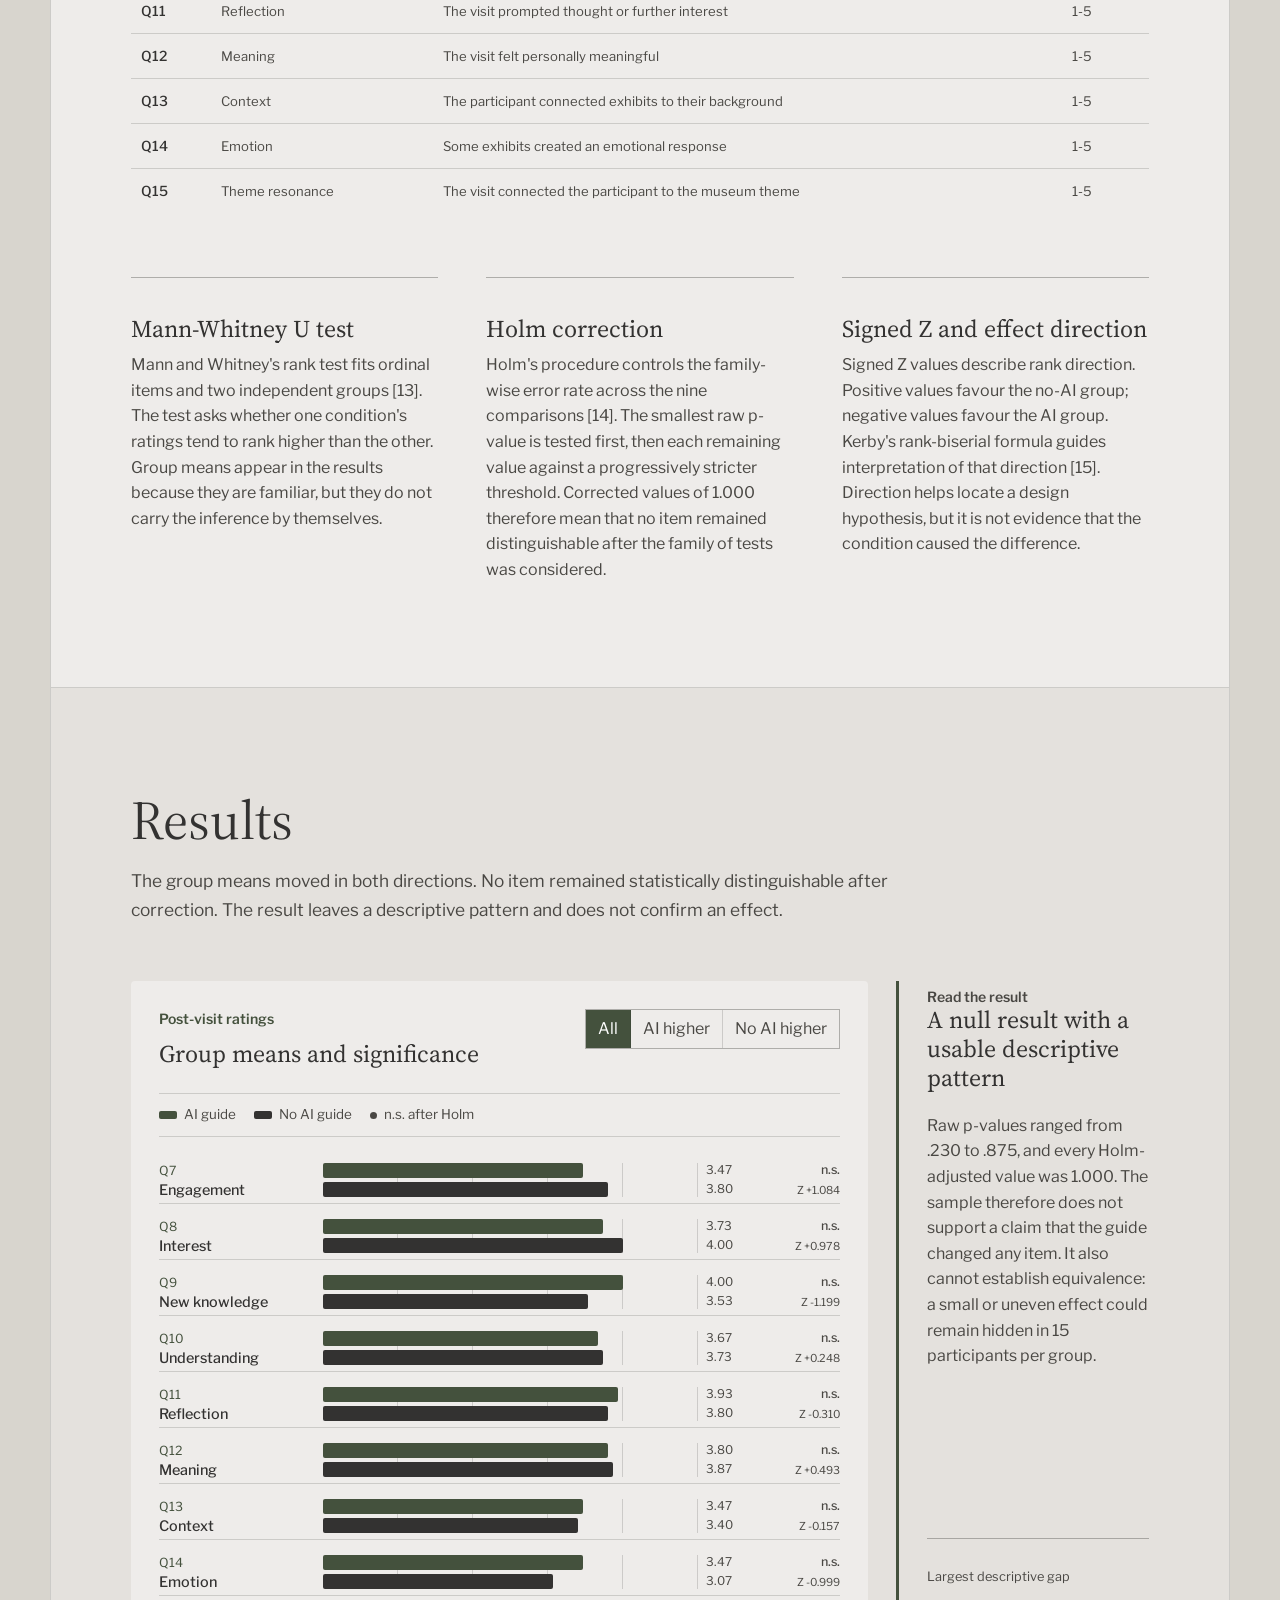
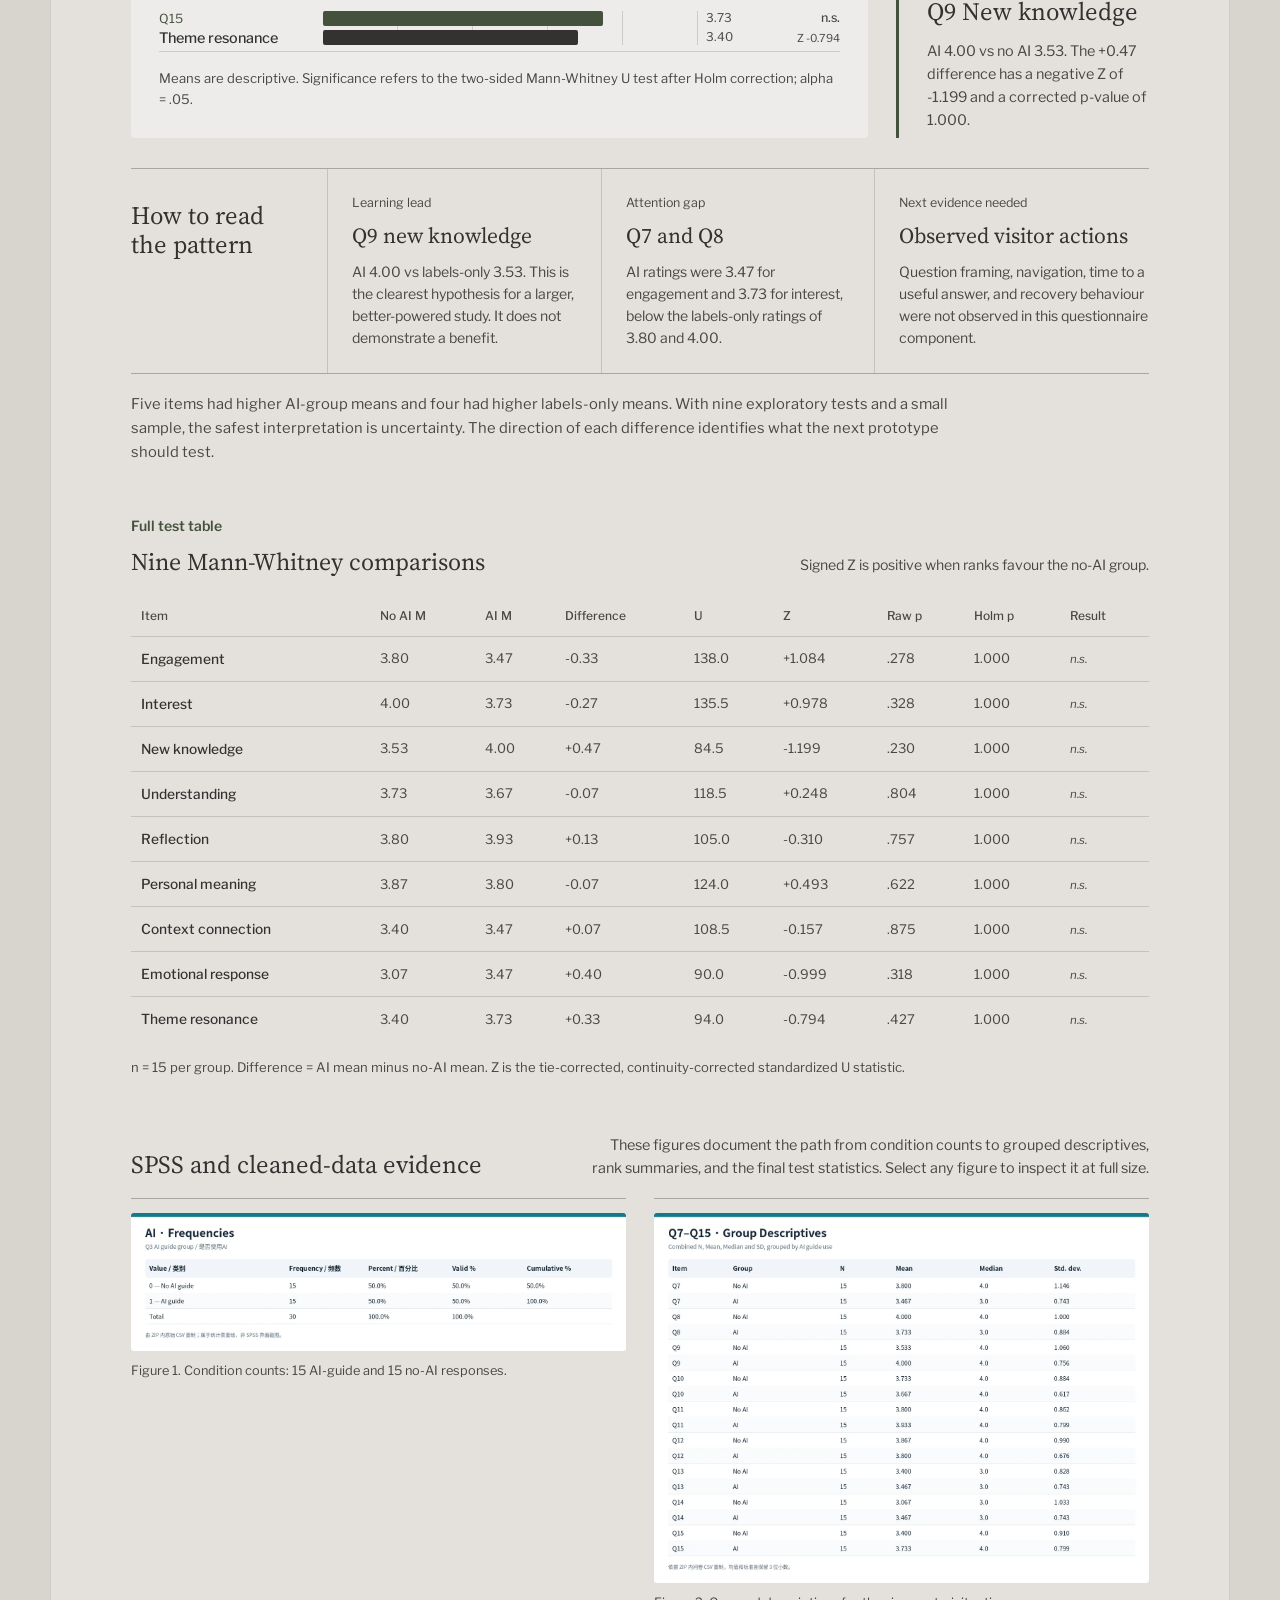
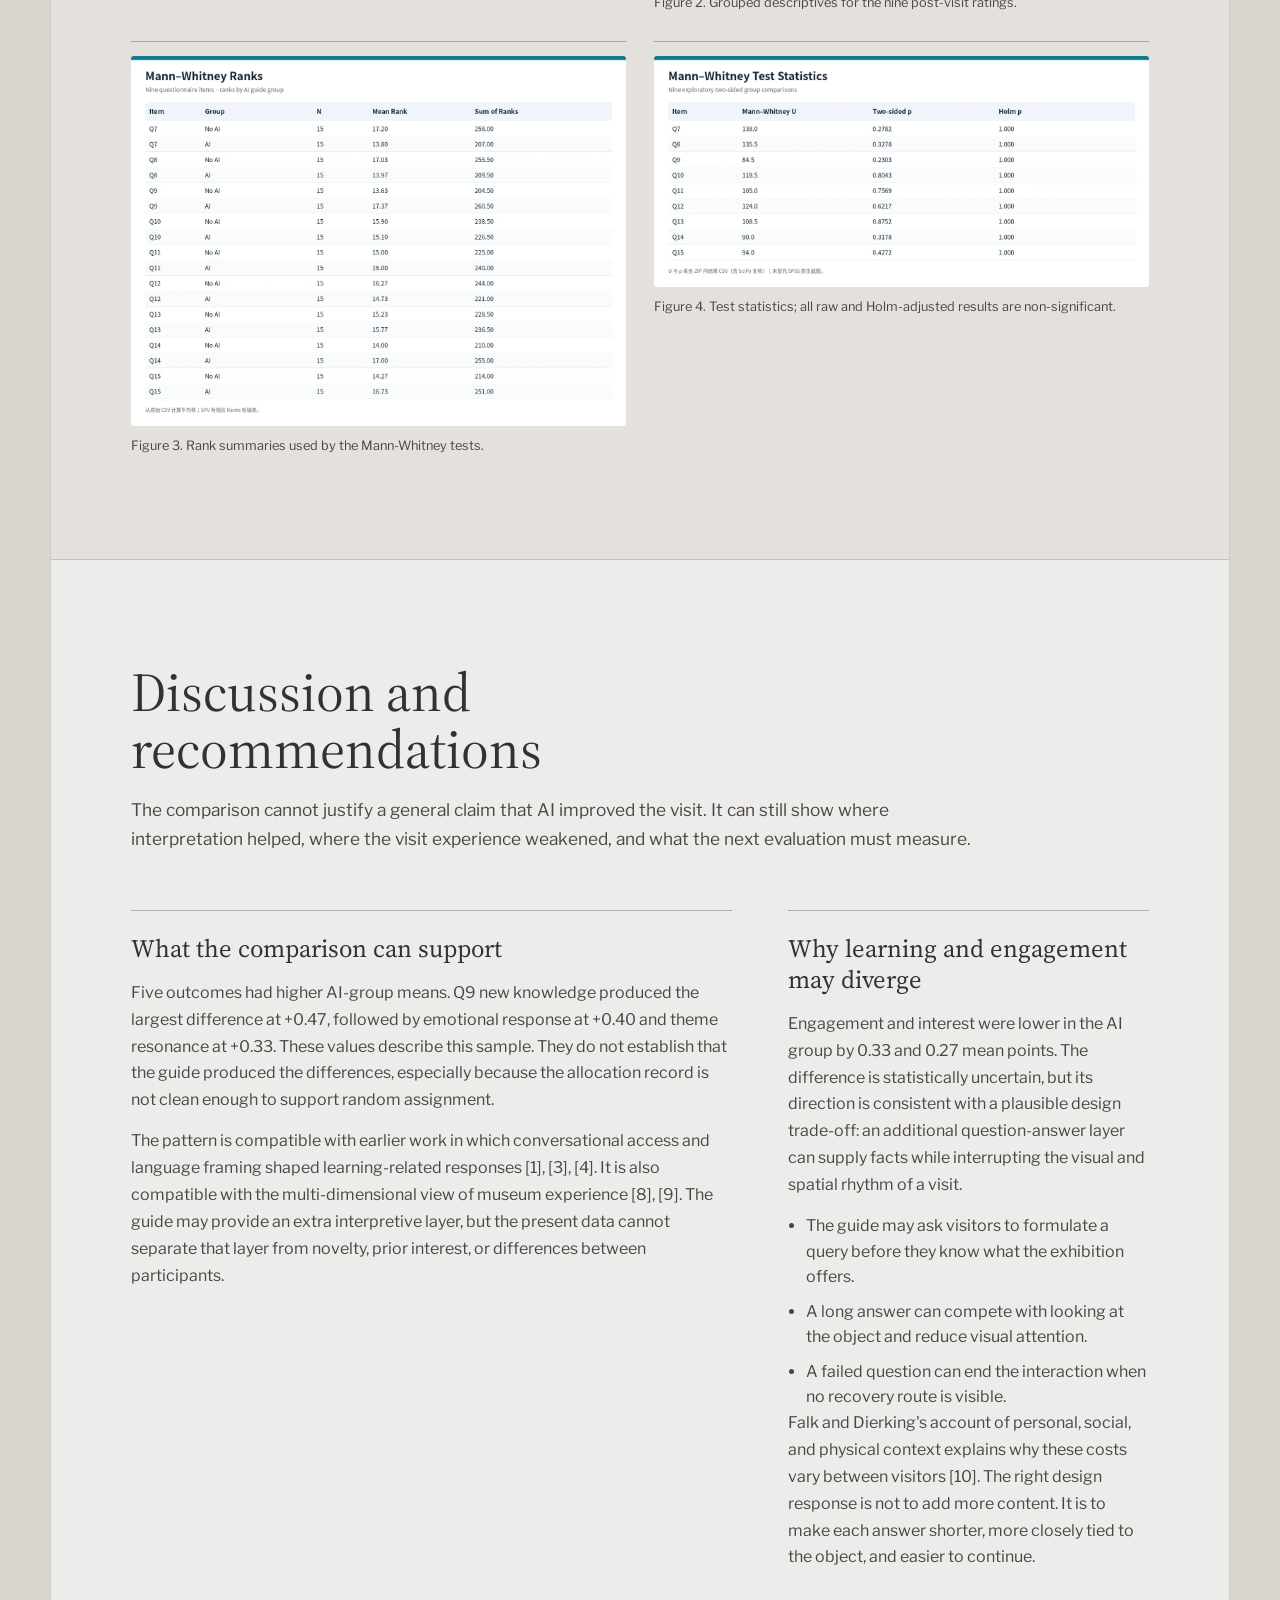
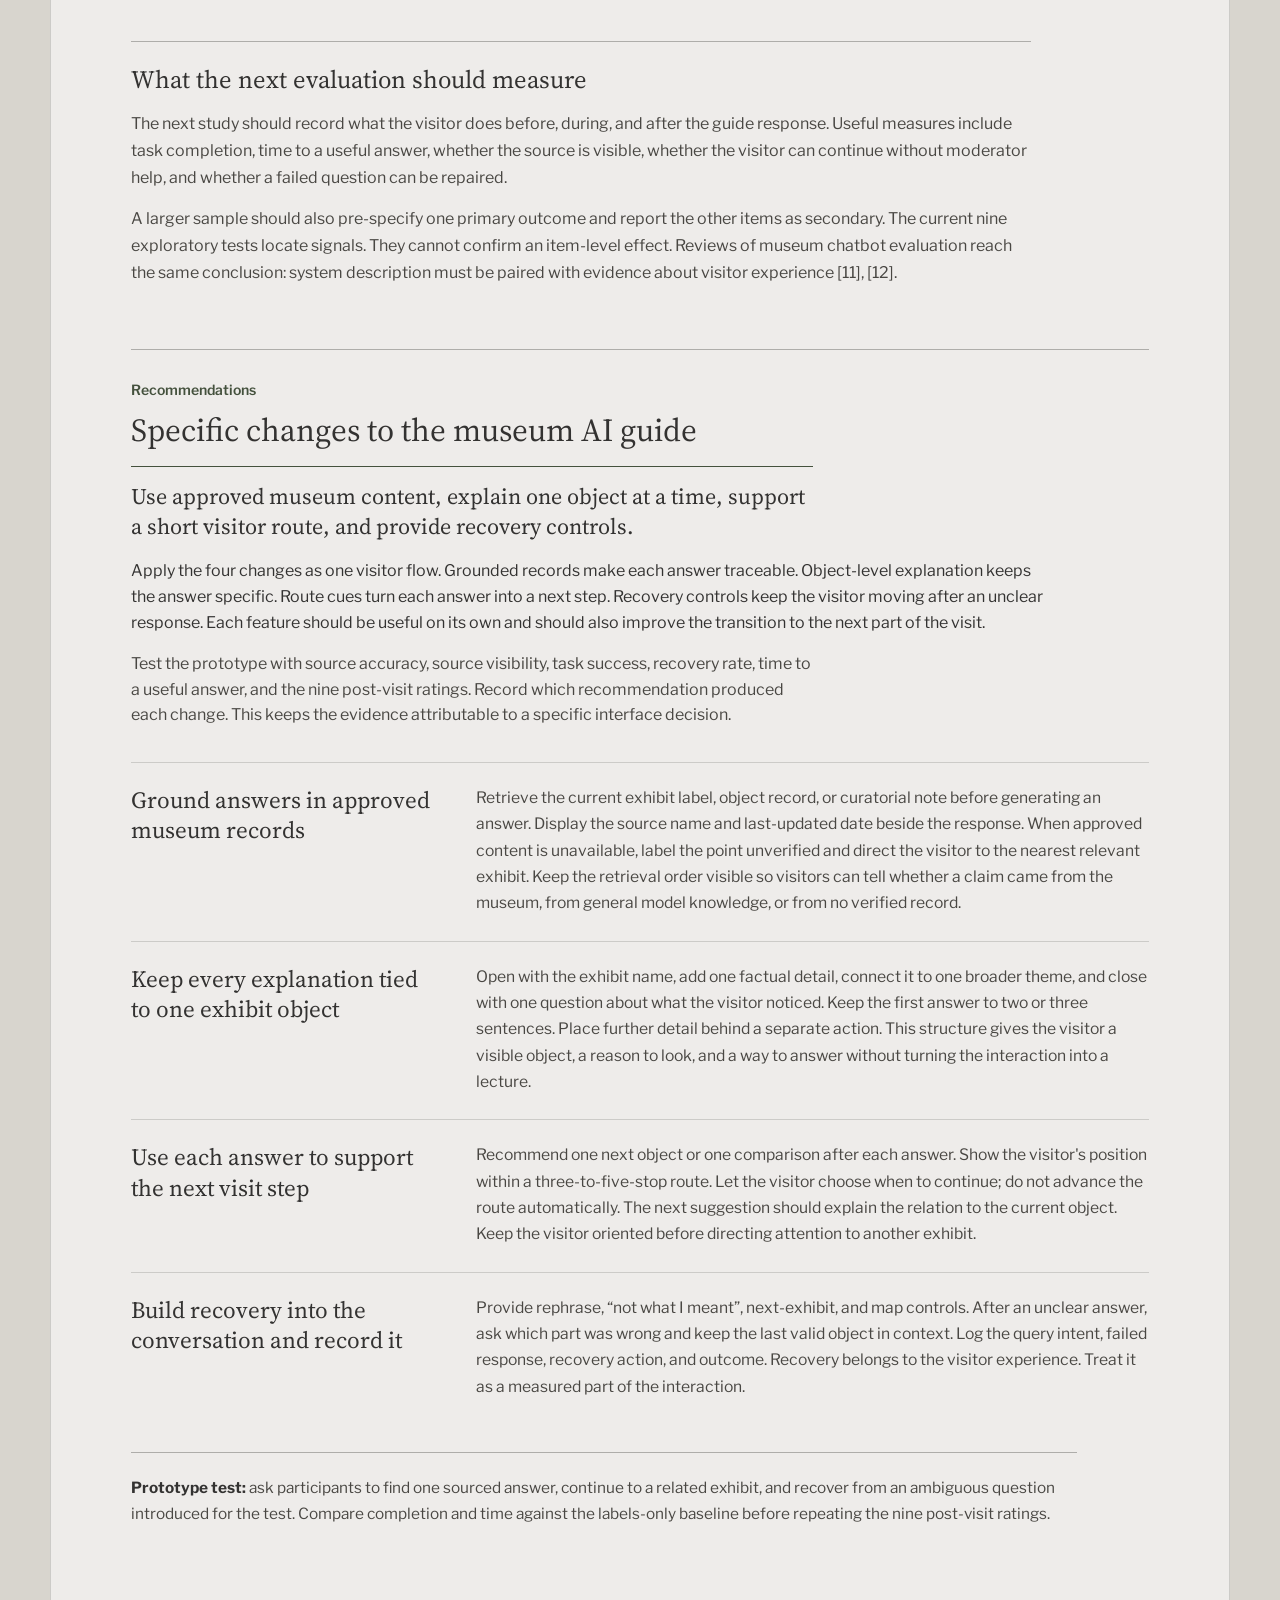
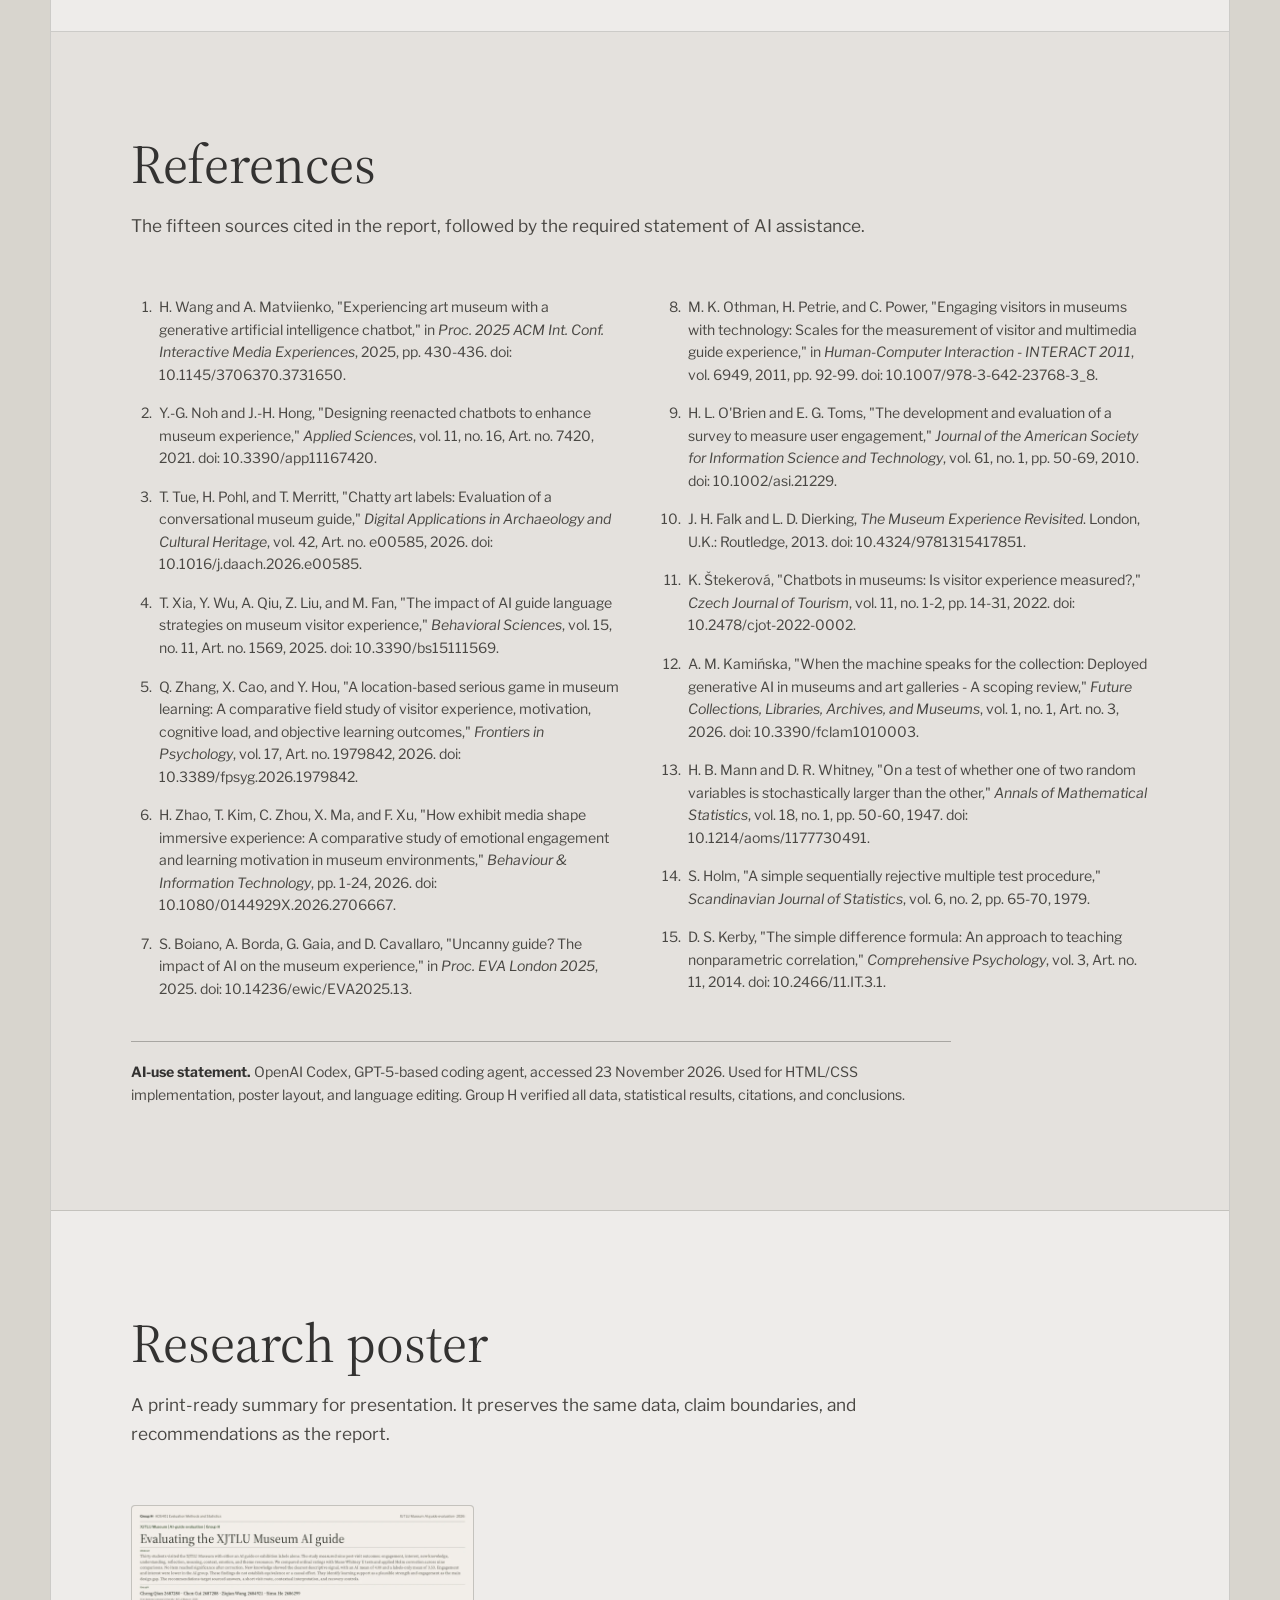
==== commit 8d15f50a: "Clarify report scope and poster summary" ====
--- a/index.html
+++ b/index.html
@@ -66,7 +66,7 @@
               <p class="eyebrow">Research report | ADS401 HCI evaluation | Group H</p>
               <h1>Evaluating the XJTLU Museum AI guide</h1>
               <p class="hero-lead">
-                A two-group study of how the AI guide shaped students' learning, attention, and
+                A two-group comparison of students' post-visit learning, attention, and
                 interpretation during one museum visit.
               </p>
               <div class="hero-actions">
@@ -856,19 +856,19 @@
 
           <div class="poster-layout">
             <a class="poster-preview" href="./poster.html" aria-label="Open the interactive research poster">
-              <img src="./assets/poster-preview.webp?v=sync13" width="1400" height="1983" loading="lazy" alt="Preview of the ADS401 Group H research poster" />
+              <img src="./assets/poster-preview.webp?v=sync15" width="1400" height="1983" loading="lazy" alt="Preview of the ADS401 Group H research poster" />
             </a>
             <div class="poster-copy">
               <p class="small-label">A1 portrait format</p>
               <h3>One page for the group presentation</h3>
               <p>
                 The poster condenses the research question, study design, result profile,
-                interpretation, and selected references into an A1 layout. Its text can be revised
-                in the browser before printing or replacing the static file.
+                interpretation, and cited references into a print-ready A1 layout. It uses the same
+                data and claim boundaries as the report.
               </p>
               <div class="poster-actions">
                 <a class="button" href="./poster.html">Open poster</a>
-                <a class="text-link" href="./ADS401_GroupH_Poster.pdf?v=sync13">Download A1 PDF</a>
+                <a class="text-link" href="./ADS401_GroupH_Poster.pdf?v=sync15">Download A1 PDF</a>
               </div>
             </div>
           </div>
@@ -1009,7 +1009,7 @@
               <a href="./ADS401_GroupH_Q7-Q15_results_01.csv">Result table</a>
               <a href="./ADS401_GroupH_questionnaire_analysis_01.sps">Analysis syntax</a>
               <a href="./ADS401_GroupH_Presentation3Slides.pdf">Presentation 3</a>
-              <a href="./ADS401_GroupH_Poster.pdf?v=sync13">A1 poster</a>
+              <a href="./ADS401_GroupH_Poster.pdf?v=sync15">A1 poster</a>
             </div>
           </div>
           <div class="footer-lead">
